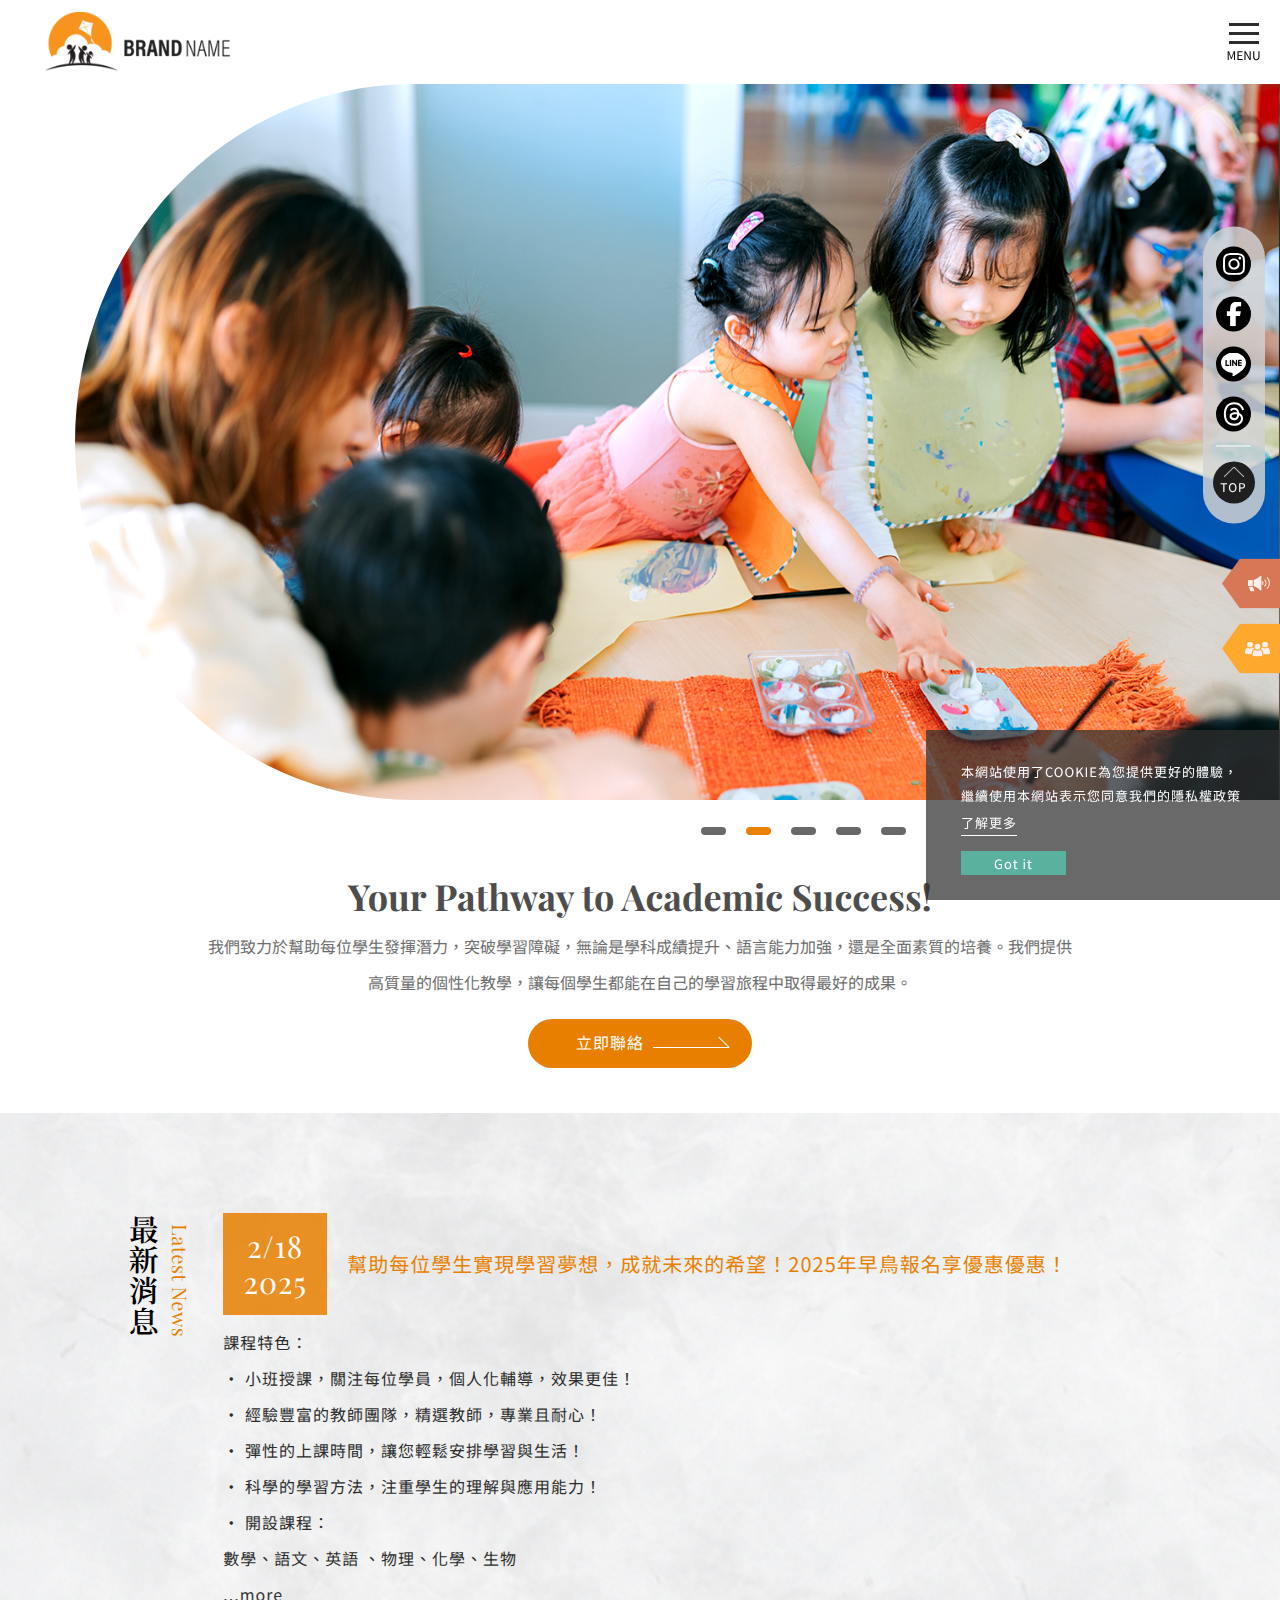
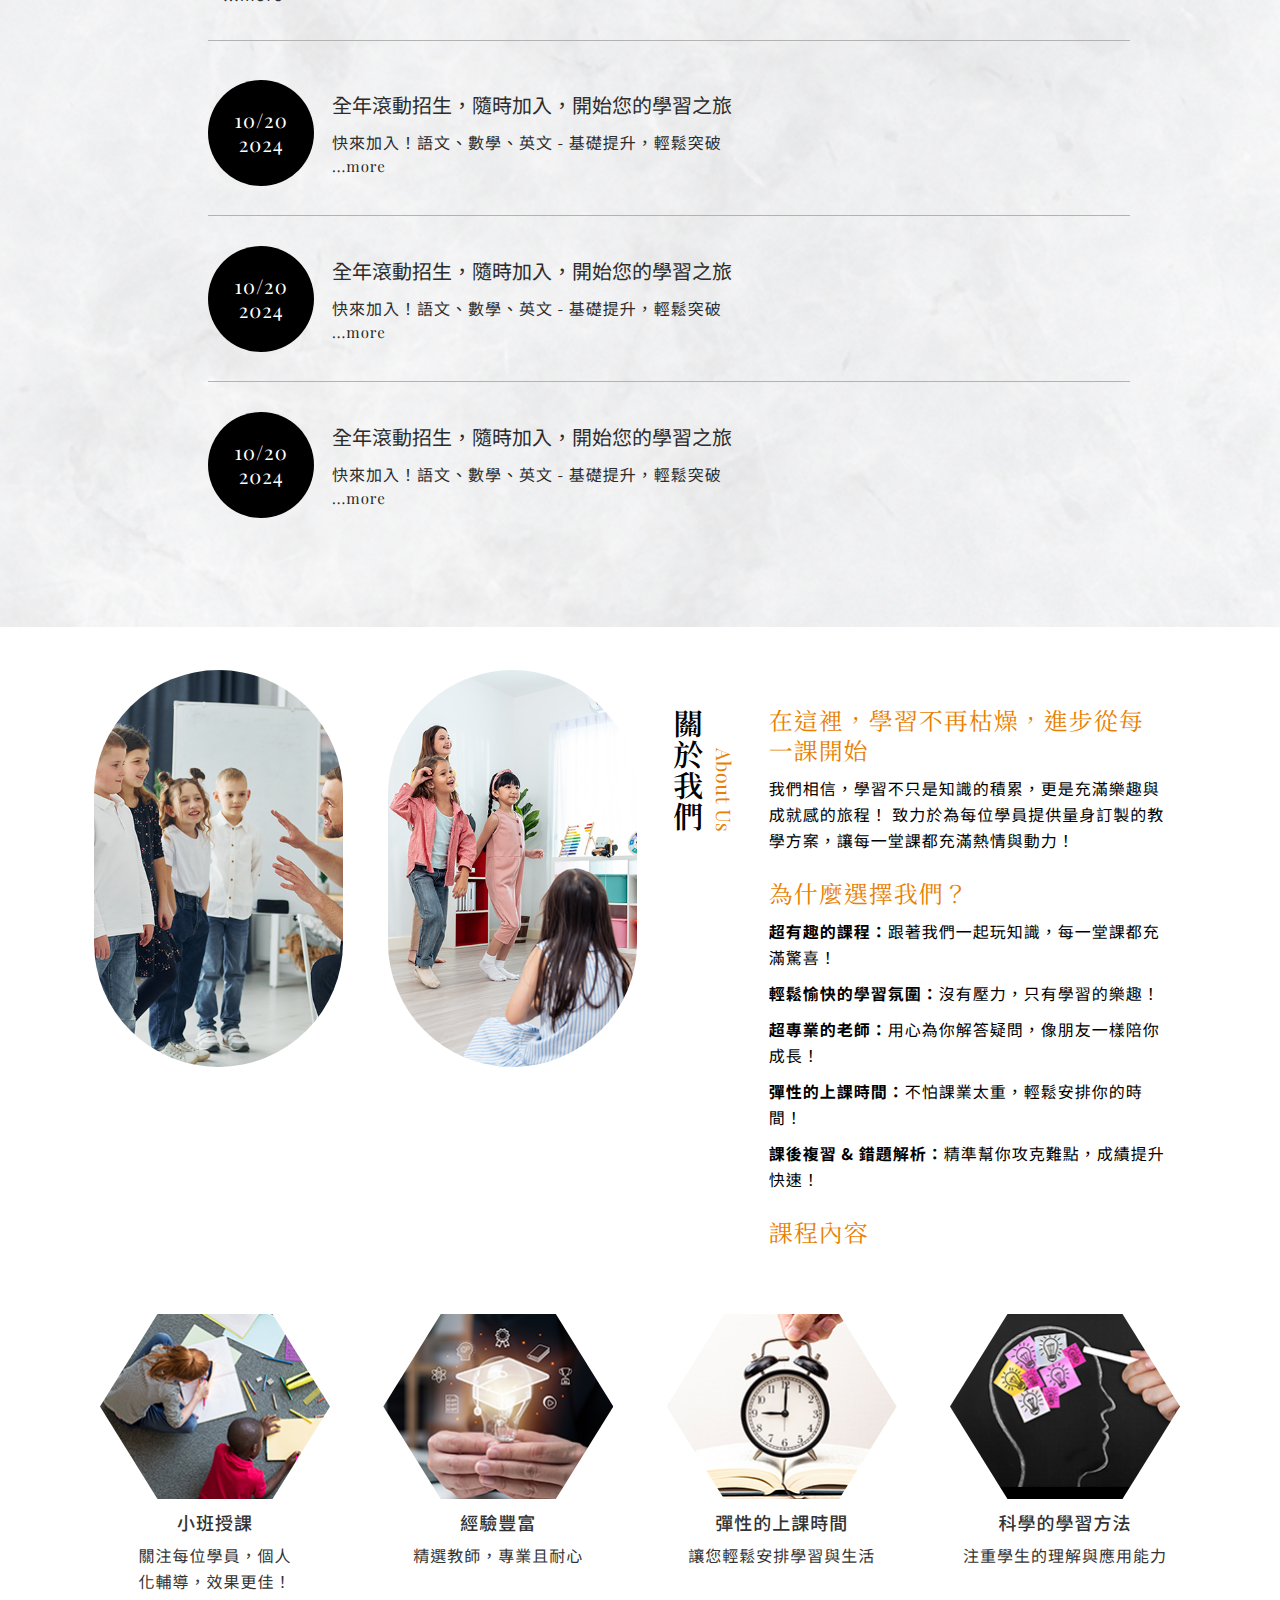
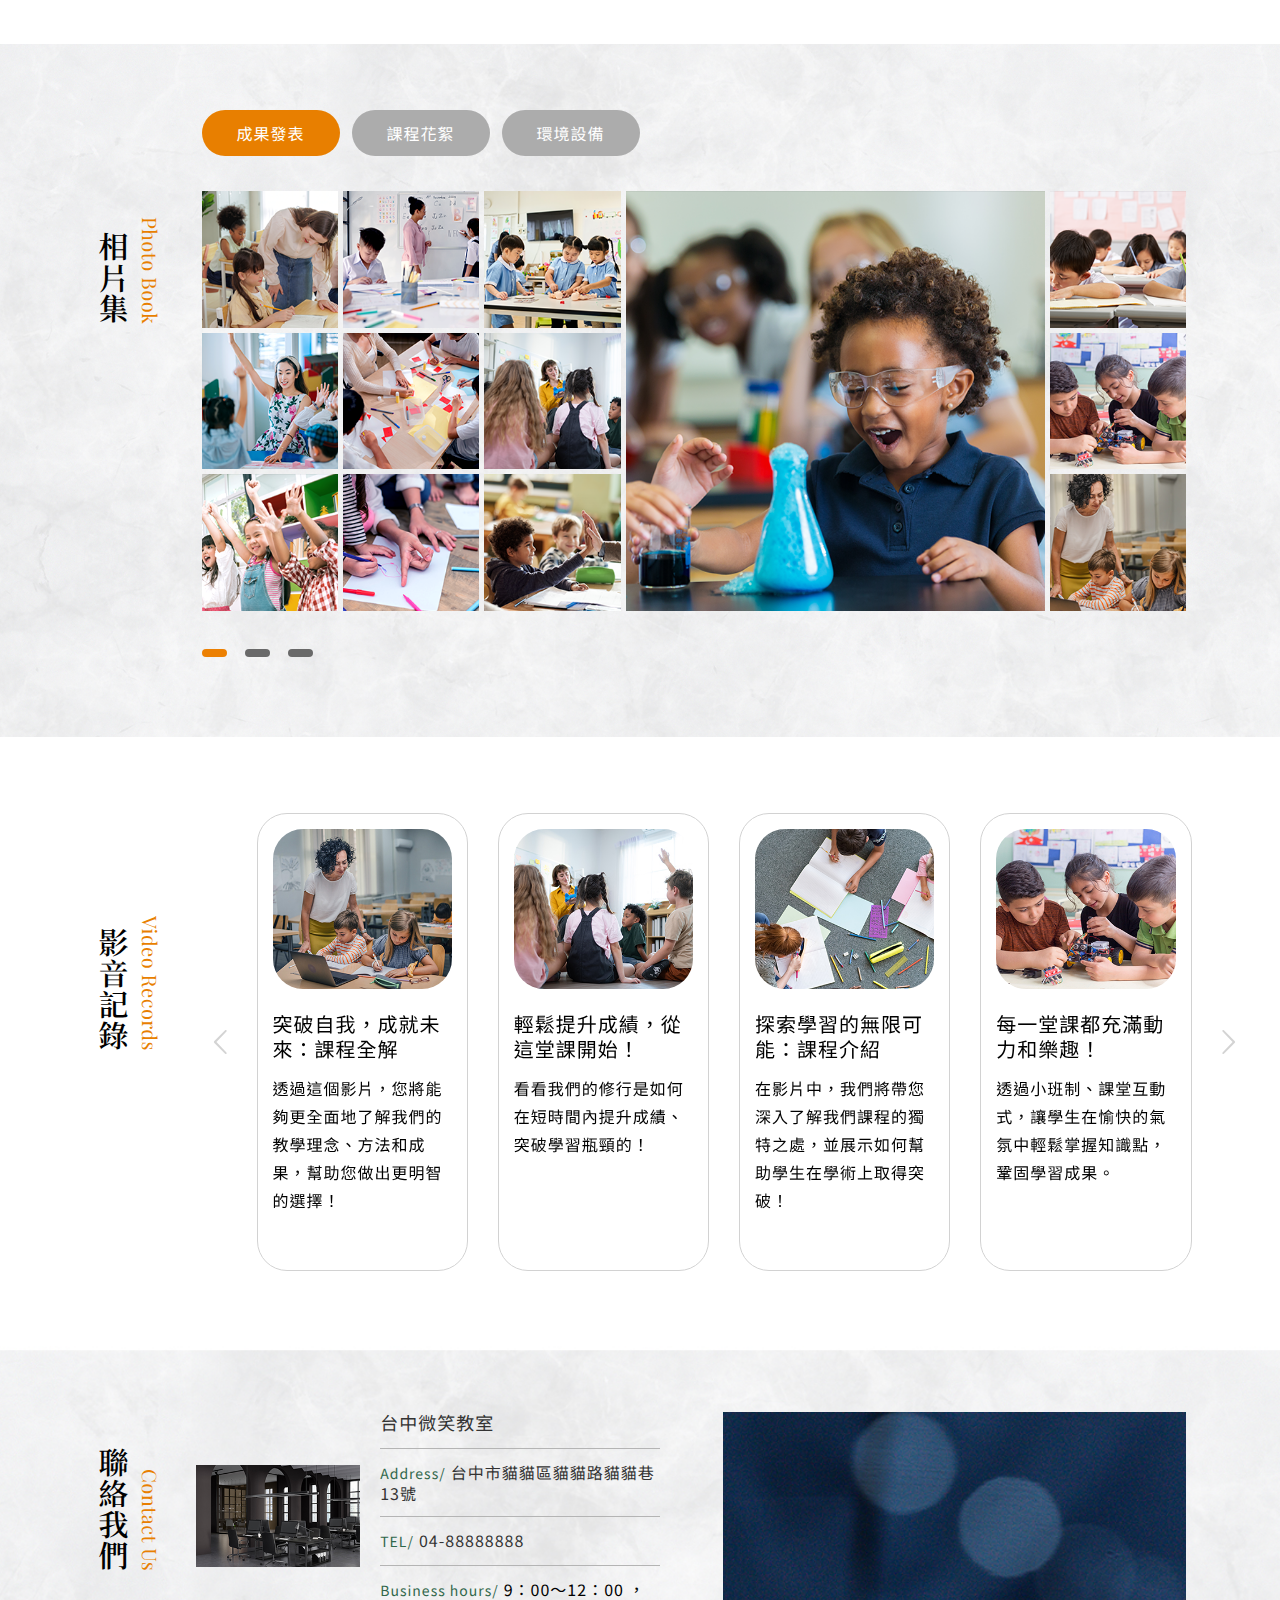
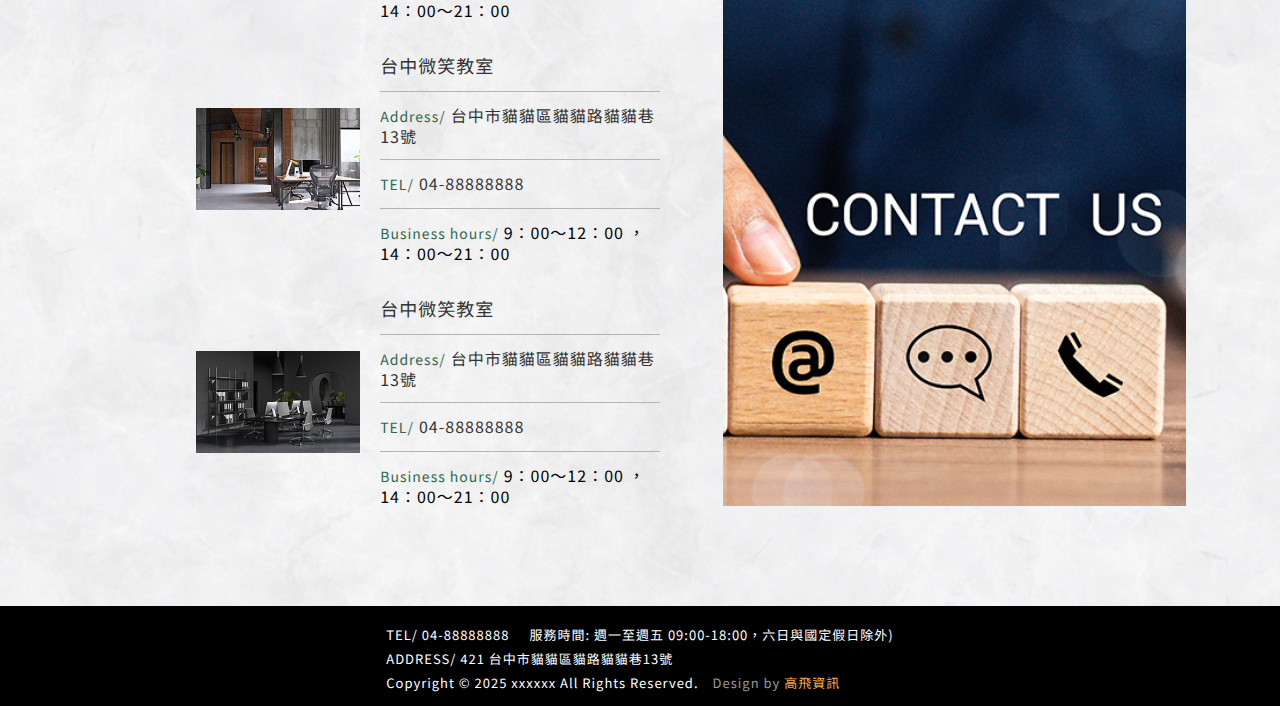
==== index.html @ 36e3ee55 "deploy on 2025-02-17 22:16:05" ====
<!DOCTYPE html>
<html lang="en">

<head itemscope itemtype="http://schema.org/WebSite">
  <meta charset="UTF-8">
  <meta name="viewport" content="width=device-width,initial-scale=1">
  <meta http-equiv="X-UA-Compatible" content="ie=edge">
  <title itemprop="name">T20250114</title>
  <link rel="icon" href="./images/favicon.ico">
  <link rel="preconnect" href="https://fonts.googleapis.com">
  <link rel="preconnect" href="https://fonts.gstatic.com" crossorigin>
  <link href="https://fonts.googleapis.com/css2?family=Noto+Sans+TC:wght@100..900&amp;family=Noto+Serif+TC:wght@200..900&amp;family=Playfair+Display:ital,wght@0,400..900;1,400..900&amp;family=Roboto:ital,wght@0,100..900;1,100..900&amp;display=swap" rel="stylesheet">
  <link rel="stylesheet" href="./styles/plugin.css">
  <link rel="stylesheet" href="./styles/style.css">
</head>
<body>
  <div class="l-wp-html">
    <header class="hd">
      <div class="hd-toggle js-hamburger">
        <div class="hd-toggle__bar"><span></span><span></span><span></span></div>
        <div class="hd-toggle__label">MENU</div>
      </div>
      <div class="menu">
        <nav class="menu-list u-style-none">
          <li class="menu-list__item"><a class="menu-list__link" href="#news"><span class="el-tw">最新消息</span><span class="el-eng">Latest News</span></a></li>
          <li class="menu-list__item"><a class="menu-list__link" href="#about"><span class="el-tw">關於我們</span><span class="el-eng">About Us</span></a></li>
          <li class="menu-list__item"><a class="menu-list__link" href="#photo"><span class="el-tw">相片集</span><span class="el-eng">Photo Book</span></a></li>
          <li class="menu-list__item"><a class="menu-list__link" href="#video"><span class="el-tw">影音專區</span><span class="el-eng">Video Records</span></a></li>
          <li class="menu-list__item"><a class="menu-list__link" href="#contact"><span class="el-tw">聯絡我們</span><span class="el-eng">Contact Us</span></a></li>
        </nav>
        <ul class="menu-community u-style-none">
          <li class="menu-community__item"><a class="menu-community__link"><span class="icon-instagram"></span></a></li>
          <li class="menu-community__item"><a class="menu-community__link"><span class="icon-facebook"></span></a></li>
          <li class="menu-community__item"><a class="menu-community__link"><span class="icon-line"></span></a></li>
          <li class="menu-community__item"><a class="menu-community__link"><span class="icon-threads"></span></a></li>
        </ul>
      </div>
      <div class="el-mask"></div>
    </header>
    <div class="hd-tools">
      <div class="hd-toolbar">
        <ul class="hd-community">
          <li class="hd-community__item"><a class="hd-community__link"><span class="icon-instagram"></span></a></li>
          <li class="hd-community__item"><a class="hd-community__link"><span class="icon-facebook"></span></a></li>
          <li class="hd-community__item"><a class="hd-community__link"><span class="icon-line"></span></a></li>
          <li class="hd-community__item"><a class="hd-community__link"><span class="icon-threads"></span></a></li>
        </ul>
        <div class="btn-group">
          <div class="c-btn-gotop js-gotop">
            <div class="c-btn__icon"></div>
            <div class="c-btn__name">TOP</div>
          </div>
        </div>
      </div>
      <div class="hd-tool-info">
        <div class="hd-tool-info__item">
          <div class="c-btn-tool-info is-discount js-fetch-open" data-page="sale.html" data-class="c-lbx-sale">
            <div class="c-btn__icon"></div>
            <div class="c-btn__lable">優惠資訊</div>
          </div>
        </div>
        <div class="hd-tool-info__item">
          <div class="c-btn-tool-info is-recruitment js-fetch-open" data-page="recruitment.html" data-class="c-lbx-recruitment">
            <div class="c-btn__icon"></div>
            <div class="c-btn__lable">徵才資訊</div>
          </div>
        </div>
      </div>
    </div>
    <div class="l-wp-main">
      <div class="c-logo"><a class="c-logo__img" href="index.html"><img class="el-logo" src="./img/base/header/logo.png" alt=""></a></div>
      <section class="c-bn-index">
        <div class="c-bn__inner">
          <div class="inner"><img class="el-logo" src="./img/base/header/logo.png" alt="">
            <h2 class="el-title u-style-none">Your Pathway to Academic Success!</h2>
            <h3 class="el-subtitle u-style-none">加入我們‧開創未來</h3>
            <p class="el-text">我們致力於幫助每位學生發揮潛力，突破學習障礙，無論是學科成績提升、語言能力加強，還是全面素質的培養。我們提供高質量的個性化教學，讓每個學生都能在自己的學習旅程中取得最好的成果。</p>
            <div class="btn-group">
              <div class="c-btn-bn-contact">
                <div class="c-btn__label">立即聯絡</div>
                <div class="c-btn__icon"></div>
              </div>
            </div>
          </div>
        </div>
        <div class="c-bn__view js-swiper-index">
          <div class="c-bn__content swiper-container">
            <div class="swiper-wrapper">
              <div class="swiper-slide">
                <div class="c-bn__pic u-imgfix-cover"><img src="./img/base/index/bn-pic01.jpg" alt=""></div>
              </div>
              <div class="swiper-slide">
                <div class="c-bn__pic u-imgfix-cover"><img src="./img/base/index/bn-pic02.jpg" alt=""></div>
              </div>
              <div class="swiper-slide">
                <div class="c-bn__pic u-imgfix-cover"><img src="./img/base/index/bn-pic03.jpg" alt=""></div>
              </div>
              <div class="swiper-slide">
                <div class="c-bn__pic u-imgfix-cover"><img src="./img/base/index/bn-pic04.jpg" alt=""></div>
              </div>
              <div class="swiper-slide">
                <div class="c-bn__pic u-imgfix-cover"><img src="./img/base/index/bn-pic05.jpg" alt=""></div>
              </div>
            </div>
          </div>
          <div class="c-bn__dot"></div>
        </div>
        <div class="c-bn__btn-group">
          <div class="c-btn-bn-scroll">
            <div class="c-btn__label">SCROLL</div>
            <div class="c-btn__icon"></div>
          </div>
        </div>
      </section>
      <section class="news" id="news">
        <div class="news-wp l-wp">
          <div class="c-headline">
            <div class="c-headline__cht">最新消息</div>
            <div class="c-headline__eng">Latest News</div>
          </div>
          <div class="c-section-ctr">
            <div class="news-main">
              <div class="c-crd-news-main js-fetch-open" data-page="news-detail.html" data-class="c-lbx-news">
                <div class="c-crd__pic u-imgfix-cover"><img src="./img/base/index/news-main.jpg" alt="">
                  <div class="c-crd__time">
                    <div class="c-crd__time-date">2/18</div>
                    <div class="c-crd__time-year">2025</div>
                  </div>
                </div>
                <div class="c-crd__inner">
                  <div class="c-crd__inner-headline">
                    <div class="c-crd__time">
                      <div class="c-crd__time-date">2/18</div>
                      <div class="c-crd__time-year">2025</div>
                    </div>
                    <div class="c-crd__inner-title">幫助每位學生實現學習夢想，成就未來的希望！2025年早鳥報名享優惠優惠！</div>
                  </div>
                  <div class="c-crd__inner-text">
                    課程特色：<br>
                    ‧ 小班授課，關注每位學員，個人化輔導，效果更佳！<br>
                    ‧ 經驗豐富的教師團隊，精選教師，專業且耐心！<br>
                    ‧ 彈性的上課時間，讓您輕鬆安排學習與生活！<br>
                    ‧ 科學的學習方法，注重學生的理解與應用能力！<br>
                    ‧ 開設課程： <br>
                    數學、語文、英語 、物理、化學、生物
                  </div>
                  <div class="c-crd__btn-group">...more</div>
                </div>
              </div>
            </div>
            <div class="news-lists">
              <ul class="news-list u-style-none">
                <li class="news-list__item">
                  <div class="c-crd-news-list js-fetch-open" data-page="news-detail.html" data-class="c-lbx-news">
                    <div class="c-crd__time">
                      <div class="c-crd__time-date">10/20</div>
                      <div class="c-crd__time-year">2024</div>
                    </div>
                    <div class="c-crd__inner">
                      <div class="c-crd__title">全年滾動招生，隨時加入，開始您的學習之旅</div>
                      <div class="c-crd__description">快來加入！語文、數學、英文 - 基礎提升，輕鬆突破</div>
                      <div class="c-crd__btn">...more</div>
                    </div>
                  </div>
                </li>
                <li class="news-list__item">
                  <div class="c-crd-news-list js-fetch-open" data-page="news-detail.html" data-class="c-lbx-news">
                    <div class="c-crd__time">
                      <div class="c-crd__time-date">10/20</div>
                      <div class="c-crd__time-year">2024</div>
                    </div>
                    <div class="c-crd__inner">
                      <div class="c-crd__title">全年滾動招生，隨時加入，開始您的學習之旅</div>
                      <div class="c-crd__description">快來加入！語文、數學、英文 - 基礎提升，輕鬆突破</div>
                      <div class="c-crd__btn">...more</div>
                    </div>
                  </div>
                </li>
                <li class="news-list__item">
                  <div class="c-crd-news-list js-fetch-open" data-page="news-detail.html" data-class="c-lbx-news">
                    <div class="c-crd__time">
                      <div class="c-crd__time-date">10/20</div>
                      <div class="c-crd__time-year">2024</div>
                    </div>
                    <div class="c-crd__inner">
                      <div class="c-crd__title">全年滾動招生，隨時加入，開始您的學習之旅</div>
                      <div class="c-crd__description">快來加入！語文、數學、英文 - 基礎提升，輕鬆突破</div>
                      <div class="c-crd__btn">...more</div>
                    </div>
                  </div>
                </li>
              </ul>
            </div>
          </div>
        </div>
      </section>
      <section class="about" id="about">
        <div class="about-wp l-wp u-max-w-1570">
          <div class="about-main">
            <ul class="about-main__list u-style-none">
              <li class="about-main__item">
                <div class="about-main__pic u-imgfix-cover"><img src="./img/base/index/abt-main-pic01.jpg" alt=""></div>
              </li>
              <li class="about-main__item">
                <div class="about-main__pic u-imgfix-cover"><img src="./img/base/index/abt-main-pic02.jpg" alt=""></div>
              </li>
            </ul>
          </div>
          <div class="c-headline">
            <div class="c-headline__cht">關於我們</div>
            <div class="c-headline__eng">About Us</div>
          </div>
          <div class="about-info u-scroll-y">
            <div class="row">
              <div class="col-12">
                <h3 class="about-info__title u-style-none">在這裡，學習不再枯燥，進步從每一課開始</h3>
                <div class="about-info__content">我們相信，學習不只是知識的積累，更是充滿樂趣與成就感的旅程！ 致力於為每位學員提供量身訂製的教學方案，讓每一堂課都充滿熱情與動力！</div>
              </div>
            </div>
            <div class="row">
              <div class="col-12">
                <h3 class="about-info__title u-style-none">為什麼選擇我們？</h3>
                <div class="about-info__content"><ul class="u-style-none">
      <li><b>超有趣的課程：</b>跟著我們一起玩知識，每一堂課都充滿驚喜！</li>
      <li><b>輕鬆愉快的學習氛圍：</b>沒有壓力，只有學習的樂趣！</li>
      <li><b>超專業的老師：</b>用心為你解答疑問，像朋友一樣陪你成長！</li>
      <li><b>彈性的上課時間：</b>不怕課業太重，輕鬆安排你的時間！</li>
      <li><b>課後複習 & 錯題解析：</b>精準幫你攻克難點，成績提升快速！</li>
    </ul></div>
              </div>
            </div>
            <div class="row">
              <div class="col-12">
                <h3 class="about-info__title u-style-none">課程內容</h3>
                <div class="about-info__content"><ul class="u-style-none">
      <li><b>語文、數學、英文</b> - 基礎提升，輕鬆突破</li>
      <li><b>物理、化學、歷史、地理</b> - 有趣又實用的知識</li>
      <li><b>全科輔導</b> - 一站式服務，全面覆蓋！</li>
      <li><b>考試強化</b> - 高中會考、升學考試，完美準備！</li>
    </ul>
    </div>
              </div>
            </div>
          </div>
          <ul class="about-photos u-style-none">
            <li class="about-photos__item">
              <div class="c-crd-abt-photo">
                <div class="c-crd__pic u-imgfix-cover"><img src="./img/base/index/about-photo-pic01.jpg" alt=""></div>
                <div class="c-crd__title">小班授課</div>
                <div class="c-crd__description">關注每位學員，個人<br>化輔導，效果更佳！</div>
              </div>
            </li>
            <li class="about-photos__item">
              <div class="c-crd-abt-photo">
                <div class="c-crd__pic u-imgfix-cover"><img src="./img/base/index/about-photo-pic02.jpg" alt=""></div>
                <div class="c-crd__title">經驗豐富</div>
                <div class="c-crd__description">精選教師，專業且耐心</div>
              </div>
            </li>
            <li class="about-photos__item">
              <div class="c-crd-abt-photo">
                <div class="c-crd__pic u-imgfix-cover"><img src="./img/base/index/about-photo-pic03.jpg" alt=""></div>
                <div class="c-crd__title">彈性的上課時間</div>
                <div class="c-crd__description">讓您輕鬆安排學習與生活</div>
              </div>
            </li>
            <li class="about-photos__item">
              <div class="c-crd-abt-photo">
                <div class="c-crd__pic u-imgfix-cover"><img src="./img/base/index/about-photo-pic04.jpg" alt=""></div>
                <div class="c-crd__title">科學的學習方法</div>
                <div class="c-crd__description">注重學生的理解與應用能力</div>
              </div>
            </li>
          </ul>
        </div>
      </section>
      <section class="photo" id="photo">
        <div class="photo-wp l-wp">
          <div class="c-headline">
            <div class="c-headline__cht">相片集</div>
            <div class="c-headline__eng">Photo Book</div>
          </div>
          <div class="photo-content">
            <ul class="c-tab u-style-none"> 
              <li class="tab__item"><a class="c-btn-tab" href="#tab1"><span class="c-btn__label">成果發表</span></a></li>
              <li class="tab__item"><a class="c-btn-tab" href="#tab2"><span class="c-btn__label">課程花絮</span></a></li>
              <li class="tab__item"><a class="c-btn-tab" href="#tab3"><span class="c-btn__label">環境設備</span></a></li>
            </ul>
            <div class="c-tab-content">
              <div class="c-tab-inner" id="tab1">
                <div class="photo-gallery swiper-container js-swp-idx-photo1">
                  <div class="swiper-wrapper">
                    <div class="swiper-slide">
                      <div class="photo-gallery__content">
                        <ul class="photo-gallery__list u-style-none">
                          <li class="photo-gallery__item">
                            <div class="el-pic u-imgfix-cover js-fetch-open" data-page="photo-detail.html" data-class="c-lbx-photo"><img src="./img/base/index/photo-pic01.png" alt="">
                              <div class="el-pic__view">
                                <div class="el-pic__btn">View</div>
                              </div>
                            </div>
                          </li>
                          <li class="photo-gallery__item">
                            <div class="el-pic u-imgfix-cover js-fetch-open" data-page="photo-detail.html" data-class="c-lbx-photo"><img src="./img/base/index/photo-pic02.png" alt="">
                              <div class="el-pic__view">
                                <div class="el-pic__btn">View</div>
                              </div>
                            </div>
                          </li>
                          <li class="photo-gallery__item">
                            <div class="el-pic u-imgfix-cover js-fetch-open" data-page="photo-detail.html" data-class="c-lbx-photo"><img src="./img/base/index/photo-pic03.png" alt="">
                              <div class="el-pic__view">
                                <div class="el-pic__btn">View</div>
                              </div>
                            </div>
                          </li>
                          <li class="photo-gallery__item">
                            <div class="el-pic u-imgfix-cover js-fetch-open" data-page="photo-detail.html" data-class="c-lbx-photo"><img src="./img/base/index/photo-pic04.png" alt="">
                              <div class="el-pic__view">
                                <div class="el-pic__btn">View</div>
                              </div>
                            </div>
                          </li>
                          <li class="photo-gallery__item">
                            <div class="el-pic u-imgfix-cover js-fetch-open" data-page="photo-detail.html" data-class="c-lbx-photo"><img src="./img/base/index/photo-pic05.png" alt="">
                              <div class="el-pic__view">
                                <div class="el-pic__btn">View</div>
                              </div>
                            </div>
                          </li>
                          <li class="photo-gallery__item">
                            <div class="el-pic u-imgfix-cover js-fetch-open" data-page="photo-detail.html" data-class="c-lbx-photo"><img src="./img/base/index/photo-pic06.png" alt="">
                              <div class="el-pic__view">
                                <div class="el-pic__btn">View</div>
                              </div>
                            </div>
                          </li>
                          <li class="photo-gallery__item">
                            <div class="el-pic u-imgfix-cover js-fetch-open" data-page="photo-detail.html" data-class="c-lbx-photo"><img src="./img/base/index/photo-pic07.png" alt="">
                              <div class="el-pic__view">
                                <div class="el-pic__btn">View</div>
                              </div>
                            </div>
                          </li>
                          <li class="photo-gallery__item">
                            <div class="el-pic u-imgfix-cover js-fetch-open" data-page="photo-detail.html" data-class="c-lbx-photo"><img src="./img/base/index/photo-pic08.png" alt="">
                              <div class="el-pic__view">
                                <div class="el-pic__btn">View</div>
                              </div>
                            </div>
                          </li>
                          <li class="photo-gallery__item">
                            <div class="el-pic u-imgfix-cover js-fetch-open" data-page="photo-detail.html" data-class="c-lbx-photo"><img src="./img/base/index/photo-pic09.png" alt="">
                              <div class="el-pic__view">
                                <div class="el-pic__btn">View</div>
                              </div>
                            </div>
                          </li>
                          <li class="photo-gallery__item">
                            <div class="el-pic u-imgfix-cover js-fetch-open" data-page="photo-detail.html" data-class="c-lbx-photo"><img src="./img/base/index/photo-pic10.png" alt="">
                              <div class="el-pic__view">
                                <div class="el-pic__btn">View</div>
                              </div>
                            </div>
                          </li>
                          <li class="photo-gallery__item">
                            <div class="el-pic u-imgfix-cover js-fetch-open" data-page="photo-detail.html" data-class="c-lbx-photo"><img src="./img/base/index/photo-pic11.png" alt="">
                              <div class="el-pic__view">
                                <div class="el-pic__btn">View</div>
                              </div>
                            </div>
                          </li>
                          <li class="photo-gallery__item">
                            <div class="el-pic u-imgfix-cover js-fetch-open" data-page="photo-detail.html" data-class="c-lbx-photo"><img src="./img/base/index/photo-pic12.png" alt="">
                              <div class="el-pic__view">
                                <div class="el-pic__btn">View</div>
                              </div>
                            </div>
                          </li>
                          <li class="photo-gallery__item">
                            <div class="el-pic u-imgfix-cover js-fetch-open" data-page="photo-detail.html" data-class="c-lbx-photo"><img src="./img/base/index/photo-pic13.png" alt="">
                              <div class="el-pic__view">
                                <div class="el-pic__btn">View</div>
                              </div>
                            </div>
                          </li>
                        </ul>
                      </div>
                    </div>
                    <div class="swiper-slide">
                      <div class="photo-gallery__content">
                        <ul class="photo-gallery__list u-style-none">
                          <li class="photo-gallery__item">
                            <div class="el-pic u-imgfix-cover js-fetch-open" data-page="photo-detail.html" data-class="c-lbx-photo"><img src="./img/base/index/photo-pic01.png" alt="">
                              <div class="el-pic__view">
                                <div class="el-pic__btn">View</div>
                              </div>
                            </div>
                          </li>
                          <li class="photo-gallery__item">
                            <div class="el-pic u-imgfix-cover js-fetch-open" data-page="photo-detail.html" data-class="c-lbx-photo"><img src="./img/base/index/photo-pic02.png" alt="">
                              <div class="el-pic__view">
                                <div class="el-pic__btn">View</div>
                              </div>
                            </div>
                          </li>
                          <li class="photo-gallery__item">
                            <div class="el-pic u-imgfix-cover js-fetch-open" data-page="photo-detail.html" data-class="c-lbx-photo"><img src="./img/base/index/photo-pic03.png" alt="">
                              <div class="el-pic__view">
                                <div class="el-pic__btn">View</div>
                              </div>
                            </div>
                          </li>
                          <li class="photo-gallery__item">
                            <div class="el-pic u-imgfix-cover js-fetch-open" data-page="photo-detail.html" data-class="c-lbx-photo"><img src="./img/base/index/photo-pic04.png" alt="">
                              <div class="el-pic__view">
                                <div class="el-pic__btn">View</div>
                              </div>
                            </div>
                          </li>
                          <li class="photo-gallery__item">
                            <div class="el-pic u-imgfix-cover js-fetch-open" data-page="photo-detail.html" data-class="c-lbx-photo"><img src="./img/base/index/photo-pic05.png" alt="">
                              <div class="el-pic__view">
                                <div class="el-pic__btn">View</div>
                              </div>
                            </div>
                          </li>
                          <li class="photo-gallery__item">
                            <div class="el-pic u-imgfix-cover js-fetch-open" data-page="photo-detail.html" data-class="c-lbx-photo"><img src="./img/base/index/photo-pic06.png" alt="">
                              <div class="el-pic__view">
                                <div class="el-pic__btn">View</div>
                              </div>
                            </div>
                          </li>
                          <li class="photo-gallery__item">
                            <div class="el-pic u-imgfix-cover js-fetch-open" data-page="photo-detail.html" data-class="c-lbx-photo"><img src="./img/base/index/photo-pic07.png" alt="">
                              <div class="el-pic__view">
                                <div class="el-pic__btn">View</div>
                              </div>
                            </div>
                          </li>
                          <li class="photo-gallery__item">
                            <div class="el-pic u-imgfix-cover js-fetch-open" data-page="photo-detail.html" data-class="c-lbx-photo"><img src="./img/base/index/photo-pic08.png" alt="">
                              <div class="el-pic__view">
                                <div class="el-pic__btn">View</div>
                              </div>
                            </div>
                          </li>
                          <li class="photo-gallery__item">
                            <div class="el-pic u-imgfix-cover js-fetch-open" data-page="photo-detail.html" data-class="c-lbx-photo"><img src="./img/base/index/photo-pic09.png" alt="">
                              <div class="el-pic__view">
                                <div class="el-pic__btn">View</div>
                              </div>
                            </div>
                          </li>
                          <li class="photo-gallery__item">
                            <div class="el-pic u-imgfix-cover js-fetch-open" data-page="photo-detail.html" data-class="c-lbx-photo"><img src="./img/base/index/photo-pic10.png" alt="">
                              <div class="el-pic__view">
                                <div class="el-pic__btn">View</div>
                              </div>
                            </div>
                          </li>
                          <li class="photo-gallery__item">
                            <div class="el-pic u-imgfix-cover js-fetch-open" data-page="photo-detail.html" data-class="c-lbx-photo"><img src="./img/base/index/photo-pic11.png" alt="">
                              <div class="el-pic__view">
                                <div class="el-pic__btn">View</div>
                              </div>
                            </div>
                          </li>
                          <li class="photo-gallery__item">
                            <div class="el-pic u-imgfix-cover js-fetch-open" data-page="photo-detail.html" data-class="c-lbx-photo"><img src="./img/base/index/photo-pic12.png" alt="">
                              <div class="el-pic__view">
                                <div class="el-pic__btn">View</div>
                              </div>
                            </div>
                          </li>
                          <li class="photo-gallery__item">
                            <div class="el-pic u-imgfix-cover js-fetch-open" data-page="photo-detail.html" data-class="c-lbx-photo"><img src="./img/base/index/photo-pic13.png" alt="">
                              <div class="el-pic__view">
                                <div class="el-pic__btn">View</div>
                              </div>
                            </div>
                          </li>
                        </ul>
                      </div>
                    </div>
                    <div class="swiper-slide">
                      <div class="photo-gallery__content">
                        <ul class="photo-gallery__list u-style-none">
                          <li class="photo-gallery__item">
                            <div class="el-pic u-imgfix-cover js-fetch-open" data-page="photo-detail.html" data-class="c-lbx-photo"><img src="./img/base/index/photo-pic01.png" alt="">
                              <div class="el-pic__view">
                                <div class="el-pic__btn">View</div>
                              </div>
                            </div>
                          </li>
                          <li class="photo-gallery__item">
                            <div class="el-pic u-imgfix-cover js-fetch-open" data-page="photo-detail.html" data-class="c-lbx-photo"><img src="./img/base/index/photo-pic02.png" alt="">
                              <div class="el-pic__view">
                                <div class="el-pic__btn">View</div>
                              </div>
                            </div>
                          </li>
                          <li class="photo-gallery__item">
                            <div class="el-pic u-imgfix-cover js-fetch-open" data-page="photo-detail.html" data-class="c-lbx-photo"><img src="./img/base/index/photo-pic03.png" alt="">
                              <div class="el-pic__view">
                                <div class="el-pic__btn">View</div>
                              </div>
                            </div>
                          </li>
                          <li class="photo-gallery__item">
                            <div class="el-pic u-imgfix-cover js-fetch-open" data-page="photo-detail.html" data-class="c-lbx-photo"><img src="./img/base/index/photo-pic04.png" alt="">
                              <div class="el-pic__view">
                                <div class="el-pic__btn">View</div>
                              </div>
                            </div>
                          </li>
                          <li class="photo-gallery__item">
                            <div class="el-pic u-imgfix-cover js-fetch-open" data-page="photo-detail.html" data-class="c-lbx-photo"><img src="./img/base/index/photo-pic05.png" alt="">
                              <div class="el-pic__view">
                                <div class="el-pic__btn">View</div>
                              </div>
                            </div>
                          </li>
                          <li class="photo-gallery__item">
                            <div class="el-pic u-imgfix-cover js-fetch-open" data-page="photo-detail.html" data-class="c-lbx-photo"><img src="./img/base/index/photo-pic06.png" alt="">
                              <div class="el-pic__view">
                                <div class="el-pic__btn">View</div>
                              </div>
                            </div>
                          </li>
                          <li class="photo-gallery__item">
                            <div class="el-pic u-imgfix-cover js-fetch-open" data-page="photo-detail.html" data-class="c-lbx-photo"><img src="./img/base/index/photo-pic07.png" alt="">
                              <div class="el-pic__view">
                                <div class="el-pic__btn">View</div>
                              </div>
                            </div>
                          </li>
                          <li class="photo-gallery__item">
                            <div class="el-pic u-imgfix-cover js-fetch-open" data-page="photo-detail.html" data-class="c-lbx-photo"><img src="./img/base/index/photo-pic08.png" alt="">
                              <div class="el-pic__view">
                                <div class="el-pic__btn">View</div>
                              </div>
                            </div>
                          </li>
                          <li class="photo-gallery__item">
                            <div class="el-pic u-imgfix-cover js-fetch-open" data-page="photo-detail.html" data-class="c-lbx-photo"><img src="./img/base/index/photo-pic09.png" alt="">
                              <div class="el-pic__view">
                                <div class="el-pic__btn">View</div>
                              </div>
                            </div>
                          </li>
                          <li class="photo-gallery__item">
                            <div class="el-pic u-imgfix-cover js-fetch-open" data-page="photo-detail.html" data-class="c-lbx-photo"><img src="./img/base/index/photo-pic10.png" alt="">
                              <div class="el-pic__view">
                                <div class="el-pic__btn">View</div>
                              </div>
                            </div>
                          </li>
                          <li class="photo-gallery__item">
                            <div class="el-pic u-imgfix-cover js-fetch-open" data-page="photo-detail.html" data-class="c-lbx-photo"><img src="./img/base/index/photo-pic11.png" alt="">
                              <div class="el-pic__view">
                                <div class="el-pic__btn">View</div>
                              </div>
                            </div>
                          </li>
                          <li class="photo-gallery__item">
                            <div class="el-pic u-imgfix-cover js-fetch-open" data-page="photo-detail.html" data-class="c-lbx-photo"><img src="./img/base/index/photo-pic12.png" alt="">
                              <div class="el-pic__view">
                                <div class="el-pic__btn">View</div>
                              </div>
                            </div>
                          </li>
                          <li class="photo-gallery__item">
                            <div class="el-pic u-imgfix-cover js-fetch-open" data-page="photo-detail.html" data-class="c-lbx-photo"><img src="./img/base/index/photo-pic13.png" alt="">
                              <div class="el-pic__view">
                                <div class="el-pic__btn">View</div>
                              </div>
                            </div>
                          </li>
                        </ul>
                      </div>
                    </div>
                  </div>
                </div>
                <div class="photo-gallery__dot js-swp-idx-photo1-dot"></div>
              </div>
              <div class="c-tab-inner" id="tab2">
                <div class="photo-gallery swiper-container js-swp-idx-photo2">
                  <div class="swiper-wrapper">
                    <div class="swiper-slide">
                      <div class="photo-gallery__content">
                        <ul class="photo-gallery__list u-style-none">
                          <li class="photo-gallery__item">
                            <div class="el-pic u-imgfix-cover js-fetch-open" data-page="photo-detail.html" data-class="c-lbx-photo"><img src="./img/base/index/photo-pic01.png" alt="">
                              <div class="el-pic__view">
                                <div class="el-pic__btn">View</div>
                              </div>
                            </div>
                          </li>
                          <li class="photo-gallery__item">
                            <div class="el-pic u-imgfix-cover js-fetch-open" data-page="photo-detail.html" data-class="c-lbx-photo"><img src="./img/base/index/photo-pic02.png" alt="">
                              <div class="el-pic__view">
                                <div class="el-pic__btn">View</div>
                              </div>
                            </div>
                          </li>
                          <li class="photo-gallery__item">
                            <div class="el-pic u-imgfix-cover js-fetch-open" data-page="photo-detail.html" data-class="c-lbx-photo"><img src="./img/base/index/photo-pic03.png" alt="">
                              <div class="el-pic__view">
                                <div class="el-pic__btn">View</div>
                              </div>
                            </div>
                          </li>
                          <li class="photo-gallery__item">
                            <div class="el-pic u-imgfix-cover js-fetch-open" data-page="photo-detail.html" data-class="c-lbx-photo"><img src="./img/base/index/photo-pic04.png" alt="">
                              <div class="el-pic__view">
                                <div class="el-pic__btn">View</div>
                              </div>
                            </div>
                          </li>
                          <li class="photo-gallery__item">
                            <div class="el-pic u-imgfix-cover js-fetch-open" data-page="photo-detail.html" data-class="c-lbx-photo"><img src="./img/base/index/photo-pic05.png" alt="">
                              <div class="el-pic__view">
                                <div class="el-pic__btn">View</div>
                              </div>
                            </div>
                          </li>
                          <li class="photo-gallery__item">
                            <div class="el-pic u-imgfix-cover js-fetch-open" data-page="photo-detail.html" data-class="c-lbx-photo"><img src="./img/base/index/photo-pic06.png" alt="">
                              <div class="el-pic__view">
                                <div class="el-pic__btn">View</div>
                              </div>
                            </div>
                          </li>
                          <li class="photo-gallery__item">
                            <div class="el-pic u-imgfix-cover js-fetch-open" data-page="photo-detail.html" data-class="c-lbx-photo"><img src="./img/base/index/photo-pic07.png" alt="">
                              <div class="el-pic__view">
                                <div class="el-pic__btn">View</div>
                              </div>
                            </div>
                          </li>
                          <li class="photo-gallery__item">
                            <div class="el-pic u-imgfix-cover js-fetch-open" data-page="photo-detail.html" data-class="c-lbx-photo"><img src="./img/base/index/photo-pic08.png" alt="">
                              <div class="el-pic__view">
                                <div class="el-pic__btn">View</div>
                              </div>
                            </div>
                          </li>
                          <li class="photo-gallery__item">
                            <div class="el-pic u-imgfix-cover js-fetch-open" data-page="photo-detail.html" data-class="c-lbx-photo"><img src="./img/base/index/photo-pic09.png" alt="">
                              <div class="el-pic__view">
                                <div class="el-pic__btn">View</div>
                              </div>
                            </div>
                          </li>
                          <li class="photo-gallery__item">
                            <div class="el-pic u-imgfix-cover js-fetch-open" data-page="photo-detail.html" data-class="c-lbx-photo"><img src="./img/base/index/photo-pic10.png" alt="">
                              <div class="el-pic__view">
                                <div class="el-pic__btn">View</div>
                              </div>
                            </div>
                          </li>
                          <li class="photo-gallery__item">
                            <div class="el-pic u-imgfix-cover js-fetch-open" data-page="photo-detail.html" data-class="c-lbx-photo"><img src="./img/base/index/photo-pic11.png" alt="">
                              <div class="el-pic__view">
                                <div class="el-pic__btn">View</div>
                              </div>
                            </div>
                          </li>
                          <li class="photo-gallery__item">
                            <div class="el-pic u-imgfix-cover js-fetch-open" data-page="photo-detail.html" data-class="c-lbx-photo"><img src="./img/base/index/photo-pic12.png" alt="">
                              <div class="el-pic__view">
                                <div class="el-pic__btn">View</div>
                              </div>
                            </div>
                          </li>
                          <li class="photo-gallery__item">
                            <div class="el-pic u-imgfix-cover js-fetch-open" data-page="photo-detail.html" data-class="c-lbx-photo"><img src="./img/base/index/photo-pic13.png" alt="">
                              <div class="el-pic__view">
                                <div class="el-pic__btn">View</div>
                              </div>
                            </div>
                          </li>
                        </ul>
                      </div>
                    </div>
                    <div class="swiper-slide">
                      <div class="photo-gallery__content">
                        <ul class="photo-gallery__list u-style-none">
                          <li class="photo-gallery__item">
                            <div class="el-pic u-imgfix-cover js-fetch-open" data-page="photo-detail.html" data-class="c-lbx-photo"><img src="./img/base/index/photo-pic01.png" alt="">
                              <div class="el-pic__view">
                                <div class="el-pic__btn">View</div>
                              </div>
                            </div>
                          </li>
                          <li class="photo-gallery__item">
                            <div class="el-pic u-imgfix-cover js-fetch-open" data-page="photo-detail.html" data-class="c-lbx-photo"><img src="./img/base/index/photo-pic02.png" alt="">
                              <div class="el-pic__view">
                                <div class="el-pic__btn">View</div>
                              </div>
                            </div>
                          </li>
                          <li class="photo-gallery__item">
                            <div class="el-pic u-imgfix-cover js-fetch-open" data-page="photo-detail.html" data-class="c-lbx-photo"><img src="./img/base/index/photo-pic03.png" alt="">
                              <div class="el-pic__view">
                                <div class="el-pic__btn">View</div>
                              </div>
                            </div>
                          </li>
                          <li class="photo-gallery__item">
                            <div class="el-pic u-imgfix-cover js-fetch-open" data-page="photo-detail.html" data-class="c-lbx-photo"><img src="./img/base/index/photo-pic04.png" alt="">
                              <div class="el-pic__view">
                                <div class="el-pic__btn">View</div>
                              </div>
                            </div>
                          </li>
                          <li class="photo-gallery__item">
                            <div class="el-pic u-imgfix-cover js-fetch-open" data-page="photo-detail.html" data-class="c-lbx-photo"><img src="./img/base/index/photo-pic05.png" alt="">
                              <div class="el-pic__view">
                                <div class="el-pic__btn">View</div>
                              </div>
                            </div>
                          </li>
                          <li class="photo-gallery__item">
                            <div class="el-pic u-imgfix-cover js-fetch-open" data-page="photo-detail.html" data-class="c-lbx-photo"><img src="./img/base/index/photo-pic06.png" alt="">
                              <div class="el-pic__view">
                                <div class="el-pic__btn">View</div>
                              </div>
                            </div>
                          </li>
                          <li class="photo-gallery__item">
                            <div class="el-pic u-imgfix-cover js-fetch-open" data-page="photo-detail.html" data-class="c-lbx-photo"><img src="./img/base/index/photo-pic07.png" alt="">
                              <div class="el-pic__view">
                                <div class="el-pic__btn">View</div>
                              </div>
                            </div>
                          </li>
                          <li class="photo-gallery__item">
                            <div class="el-pic u-imgfix-cover js-fetch-open" data-page="photo-detail.html" data-class="c-lbx-photo"><img src="./img/base/index/photo-pic08.png" alt="">
                              <div class="el-pic__view">
                                <div class="el-pic__btn">View</div>
                              </div>
                            </div>
                          </li>
                          <li class="photo-gallery__item">
                            <div class="el-pic u-imgfix-cover js-fetch-open" data-page="photo-detail.html" data-class="c-lbx-photo"><img src="./img/base/index/photo-pic09.png" alt="">
                              <div class="el-pic__view">
                                <div class="el-pic__btn">View</div>
                              </div>
                            </div>
                          </li>
                          <li class="photo-gallery__item">
                            <div class="el-pic u-imgfix-cover js-fetch-open" data-page="photo-detail.html" data-class="c-lbx-photo"><img src="./img/base/index/photo-pic10.png" alt="">
                              <div class="el-pic__view">
                                <div class="el-pic__btn">View</div>
                              </div>
                            </div>
                          </li>
                          <li class="photo-gallery__item">
                            <div class="el-pic u-imgfix-cover js-fetch-open" data-page="photo-detail.html" data-class="c-lbx-photo"><img src="./img/base/index/photo-pic11.png" alt="">
                              <div class="el-pic__view">
                                <div class="el-pic__btn">View</div>
                              </div>
                            </div>
                          </li>
                          <li class="photo-gallery__item">
                            <div class="el-pic u-imgfix-cover js-fetch-open" data-page="photo-detail.html" data-class="c-lbx-photo"><img src="./img/base/index/photo-pic12.png" alt="">
                              <div class="el-pic__view">
                                <div class="el-pic__btn">View</div>
                              </div>
                            </div>
                          </li>
                          <li class="photo-gallery__item">
                            <div class="el-pic u-imgfix-cover js-fetch-open" data-page="photo-detail.html" data-class="c-lbx-photo"><img src="./img/base/index/photo-pic13.png" alt="">
                              <div class="el-pic__view">
                                <div class="el-pic__btn">View</div>
                              </div>
                            </div>
                          </li>
                        </ul>
                      </div>
                    </div>
                    <div class="swiper-slide">
                      <div class="photo-gallery__content">
                        <ul class="photo-gallery__list u-style-none">
                          <li class="photo-gallery__item">
                            <div class="el-pic u-imgfix-cover js-fetch-open" data-page="photo-detail.html" data-class="c-lbx-photo"><img src="./img/base/index/photo-pic01.png" alt="">
                              <div class="el-pic__view">
                                <div class="el-pic__btn">View</div>
                              </div>
                            </div>
                          </li>
                          <li class="photo-gallery__item">
                            <div class="el-pic u-imgfix-cover js-fetch-open" data-page="photo-detail.html" data-class="c-lbx-photo"><img src="./img/base/index/photo-pic02.png" alt="">
                              <div class="el-pic__view">
                                <div class="el-pic__btn">View</div>
                              </div>
                            </div>
                          </li>
                          <li class="photo-gallery__item">
                            <div class="el-pic u-imgfix-cover js-fetch-open" data-page="photo-detail.html" data-class="c-lbx-photo"><img src="./img/base/index/photo-pic03.png" alt="">
                              <div class="el-pic__view">
                                <div class="el-pic__btn">View</div>
                              </div>
                            </div>
                          </li>
                          <li class="photo-gallery__item">
                            <div class="el-pic u-imgfix-cover js-fetch-open" data-page="photo-detail.html" data-class="c-lbx-photo"><img src="./img/base/index/photo-pic04.png" alt="">
                              <div class="el-pic__view">
                                <div class="el-pic__btn">View</div>
                              </div>
                            </div>
                          </li>
                          <li class="photo-gallery__item">
                            <div class="el-pic u-imgfix-cover js-fetch-open" data-page="photo-detail.html" data-class="c-lbx-photo"><img src="./img/base/index/photo-pic05.png" alt="">
                              <div class="el-pic__view">
                                <div class="el-pic__btn">View</div>
                              </div>
                            </div>
                          </li>
                          <li class="photo-gallery__item">
                            <div class="el-pic u-imgfix-cover js-fetch-open" data-page="photo-detail.html" data-class="c-lbx-photo"><img src="./img/base/index/photo-pic06.png" alt="">
                              <div class="el-pic__view">
                                <div class="el-pic__btn">View</div>
                              </div>
                            </div>
                          </li>
                          <li class="photo-gallery__item">
                            <div class="el-pic u-imgfix-cover js-fetch-open" data-page="photo-detail.html" data-class="c-lbx-photo"><img src="./img/base/index/photo-pic07.png" alt="">
                              <div class="el-pic__view">
                                <div class="el-pic__btn">View</div>
                              </div>
                            </div>
                          </li>
                          <li class="photo-gallery__item">
                            <div class="el-pic u-imgfix-cover js-fetch-open" data-page="photo-detail.html" data-class="c-lbx-photo"><img src="./img/base/index/photo-pic08.png" alt="">
                              <div class="el-pic__view">
                                <div class="el-pic__btn">View</div>
                              </div>
                            </div>
                          </li>
                          <li class="photo-gallery__item">
                            <div class="el-pic u-imgfix-cover js-fetch-open" data-page="photo-detail.html" data-class="c-lbx-photo"><img src="./img/base/index/photo-pic09.png" alt="">
                              <div class="el-pic__view">
                                <div class="el-pic__btn">View</div>
                              </div>
                            </div>
                          </li>
                          <li class="photo-gallery__item">
                            <div class="el-pic u-imgfix-cover js-fetch-open" data-page="photo-detail.html" data-class="c-lbx-photo"><img src="./img/base/index/photo-pic10.png" alt="">
                              <div class="el-pic__view">
                                <div class="el-pic__btn">View</div>
                              </div>
                            </div>
                          </li>
                          <li class="photo-gallery__item">
                            <div class="el-pic u-imgfix-cover js-fetch-open" data-page="photo-detail.html" data-class="c-lbx-photo"><img src="./img/base/index/photo-pic11.png" alt="">
                              <div class="el-pic__view">
                                <div class="el-pic__btn">View</div>
                              </div>
                            </div>
                          </li>
                          <li class="photo-gallery__item">
                            <div class="el-pic u-imgfix-cover js-fetch-open" data-page="photo-detail.html" data-class="c-lbx-photo"><img src="./img/base/index/photo-pic12.png" alt="">
                              <div class="el-pic__view">
                                <div class="el-pic__btn">View</div>
                              </div>
                            </div>
                          </li>
                          <li class="photo-gallery__item">
                            <div class="el-pic u-imgfix-cover js-fetch-open" data-page="photo-detail.html" data-class="c-lbx-photo"><img src="./img/base/index/photo-pic13.png" alt="">
                              <div class="el-pic__view">
                                <div class="el-pic__btn">View</div>
                              </div>
                            </div>
                          </li>
                        </ul>
                      </div>
                    </div>
                  </div>
                </div>
                <div class="photo-gallery__dot js-swp-idx-photo2-dot"></div>
              </div>
              <div class="c-tab-inner" id="tab3">
                <div class="photo-gallery swiper-container js-swp-idx-photo3">
                  <div class="swiper-wrapper">
                    <div class="swiper-slide">
                      <div class="photo-gallery__content">
                        <ul class="photo-gallery__list u-style-none">
                          <li class="photo-gallery__item">
                            <div class="el-pic u-imgfix-cover js-fetch-open" data-page="photo-detail.html" data-class="c-lbx-photo"><img src="./img/base/index/photo-pic01.png" alt="">
                              <div class="el-pic__view">
                                <div class="el-pic__btn">View</div>
                              </div>
                            </div>
                          </li>
                          <li class="photo-gallery__item">
                            <div class="el-pic u-imgfix-cover js-fetch-open" data-page="photo-detail.html" data-class="c-lbx-photo"><img src="./img/base/index/photo-pic02.png" alt="">
                              <div class="el-pic__view">
                                <div class="el-pic__btn">View</div>
                              </div>
                            </div>
                          </li>
                          <li class="photo-gallery__item">
                            <div class="el-pic u-imgfix-cover js-fetch-open" data-page="photo-detail.html" data-class="c-lbx-photo"><img src="./img/base/index/photo-pic03.png" alt="">
                              <div class="el-pic__view">
                                <div class="el-pic__btn">View</div>
                              </div>
                            </div>
                          </li>
                          <li class="photo-gallery__item">
                            <div class="el-pic u-imgfix-cover js-fetch-open" data-page="photo-detail.html" data-class="c-lbx-photo"><img src="./img/base/index/photo-pic04.png" alt="">
                              <div class="el-pic__view">
                                <div class="el-pic__btn">View</div>
                              </div>
                            </div>
                          </li>
                          <li class="photo-gallery__item">
                            <div class="el-pic u-imgfix-cover js-fetch-open" data-page="photo-detail.html" data-class="c-lbx-photo"><img src="./img/base/index/photo-pic05.png" alt="">
                              <div class="el-pic__view">
                                <div class="el-pic__btn">View</div>
                              </div>
                            </div>
                          </li>
                          <li class="photo-gallery__item">
                            <div class="el-pic u-imgfix-cover js-fetch-open" data-page="photo-detail.html" data-class="c-lbx-photo"><img src="./img/base/index/photo-pic06.png" alt="">
                              <div class="el-pic__view">
                                <div class="el-pic__btn">View</div>
                              </div>
                            </div>
                          </li>
                          <li class="photo-gallery__item">
                            <div class="el-pic u-imgfix-cover js-fetch-open" data-page="photo-detail.html" data-class="c-lbx-photo"><img src="./img/base/index/photo-pic07.png" alt="">
                              <div class="el-pic__view">
                                <div class="el-pic__btn">View</div>
                              </div>
                            </div>
                          </li>
                          <li class="photo-gallery__item">
                            <div class="el-pic u-imgfix-cover js-fetch-open" data-page="photo-detail.html" data-class="c-lbx-photo"><img src="./img/base/index/photo-pic08.png" alt="">
                              <div class="el-pic__view">
                                <div class="el-pic__btn">View</div>
                              </div>
                            </div>
                          </li>
                          <li class="photo-gallery__item">
                            <div class="el-pic u-imgfix-cover js-fetch-open" data-page="photo-detail.html" data-class="c-lbx-photo"><img src="./img/base/index/photo-pic09.png" alt="">
                              <div class="el-pic__view">
                                <div class="el-pic__btn">View</div>
                              </div>
                            </div>
                          </li>
                          <li class="photo-gallery__item">
                            <div class="el-pic u-imgfix-cover js-fetch-open" data-page="photo-detail.html" data-class="c-lbx-photo"><img src="./img/base/index/photo-pic10.png" alt="">
                              <div class="el-pic__view">
                                <div class="el-pic__btn">View</div>
                              </div>
                            </div>
                          </li>
                          <li class="photo-gallery__item">
                            <div class="el-pic u-imgfix-cover js-fetch-open" data-page="photo-detail.html" data-class="c-lbx-photo"><img src="./img/base/index/photo-pic11.png" alt="">
                              <div class="el-pic__view">
                                <div class="el-pic__btn">View</div>
                              </div>
                            </div>
                          </li>
                          <li class="photo-gallery__item">
                            <div class="el-pic u-imgfix-cover js-fetch-open" data-page="photo-detail.html" data-class="c-lbx-photo"><img src="./img/base/index/photo-pic12.png" alt="">
                              <div class="el-pic__view">
                                <div class="el-pic__btn">View</div>
                              </div>
                            </div>
                          </li>
                          <li class="photo-gallery__item">
                            <div class="el-pic u-imgfix-cover js-fetch-open" data-page="photo-detail.html" data-class="c-lbx-photo"><img src="./img/base/index/photo-pic13.png" alt="">
                              <div class="el-pic__view">
                                <div class="el-pic__btn">View</div>
                              </div>
                            </div>
                          </li>
                        </ul>
                      </div>
                    </div>
                    <div class="swiper-slide">
                      <div class="photo-gallery__content">
                        <ul class="photo-gallery__list u-style-none">
                          <li class="photo-gallery__item">
                            <div class="el-pic u-imgfix-cover js-fetch-open" data-page="photo-detail.html" data-class="c-lbx-photo"><img src="./img/base/index/photo-pic01.png" alt="">
                              <div class="el-pic__view">
                                <div class="el-pic__btn">View</div>
                              </div>
                            </div>
                          </li>
                          <li class="photo-gallery__item">
                            <div class="el-pic u-imgfix-cover js-fetch-open" data-page="photo-detail.html" data-class="c-lbx-photo"><img src="./img/base/index/photo-pic02.png" alt="">
                              <div class="el-pic__view">
                                <div class="el-pic__btn">View</div>
                              </div>
                            </div>
                          </li>
                          <li class="photo-gallery__item">
                            <div class="el-pic u-imgfix-cover js-fetch-open" data-page="photo-detail.html" data-class="c-lbx-photo"><img src="./img/base/index/photo-pic03.png" alt="">
                              <div class="el-pic__view">
                                <div class="el-pic__btn">View</div>
                              </div>
                            </div>
                          </li>
                          <li class="photo-gallery__item">
                            <div class="el-pic u-imgfix-cover js-fetch-open" data-page="photo-detail.html" data-class="c-lbx-photo"><img src="./img/base/index/photo-pic04.png" alt="">
                              <div class="el-pic__view">
                                <div class="el-pic__btn">View</div>
                              </div>
                            </div>
                          </li>
                          <li class="photo-gallery__item">
                            <div class="el-pic u-imgfix-cover js-fetch-open" data-page="photo-detail.html" data-class="c-lbx-photo"><img src="./img/base/index/photo-pic05.png" alt="">
                              <div class="el-pic__view">
                                <div class="el-pic__btn">View</div>
                              </div>
                            </div>
                          </li>
                          <li class="photo-gallery__item">
                            <div class="el-pic u-imgfix-cover js-fetch-open" data-page="photo-detail.html" data-class="c-lbx-photo"><img src="./img/base/index/photo-pic06.png" alt="">
                              <div class="el-pic__view">
                                <div class="el-pic__btn">View</div>
                              </div>
                            </div>
                          </li>
                          <li class="photo-gallery__item">
                            <div class="el-pic u-imgfix-cover js-fetch-open" data-page="photo-detail.html" data-class="c-lbx-photo"><img src="./img/base/index/photo-pic07.png" alt="">
                              <div class="el-pic__view">
                                <div class="el-pic__btn">View</div>
                              </div>
                            </div>
                          </li>
                          <li class="photo-gallery__item">
                            <div class="el-pic u-imgfix-cover js-fetch-open" data-page="photo-detail.html" data-class="c-lbx-photo"><img src="./img/base/index/photo-pic08.png" alt="">
                              <div class="el-pic__view">
                                <div class="el-pic__btn">View</div>
                              </div>
                            </div>
                          </li>
                          <li class="photo-gallery__item">
                            <div class="el-pic u-imgfix-cover js-fetch-open" data-page="photo-detail.html" data-class="c-lbx-photo"><img src="./img/base/index/photo-pic09.png" alt="">
                              <div class="el-pic__view">
                                <div class="el-pic__btn">View</div>
                              </div>
                            </div>
                          </li>
                          <li class="photo-gallery__item">
                            <div class="el-pic u-imgfix-cover js-fetch-open" data-page="photo-detail.html" data-class="c-lbx-photo"><img src="./img/base/index/photo-pic10.png" alt="">
                              <div class="el-pic__view">
                                <div class="el-pic__btn">View</div>
                              </div>
                            </div>
                          </li>
                          <li class="photo-gallery__item">
                            <div class="el-pic u-imgfix-cover js-fetch-open" data-page="photo-detail.html" data-class="c-lbx-photo"><img src="./img/base/index/photo-pic11.png" alt="">
                              <div class="el-pic__view">
                                <div class="el-pic__btn">View</div>
                              </div>
                            </div>
                          </li>
                          <li class="photo-gallery__item">
                            <div class="el-pic u-imgfix-cover js-fetch-open" data-page="photo-detail.html" data-class="c-lbx-photo"><img src="./img/base/index/photo-pic12.png" alt="">
                              <div class="el-pic__view">
                                <div class="el-pic__btn">View</div>
                              </div>
                            </div>
                          </li>
                          <li class="photo-gallery__item">
                            <div class="el-pic u-imgfix-cover js-fetch-open" data-page="photo-detail.html" data-class="c-lbx-photo"><img src="./img/base/index/photo-pic13.png" alt="">
                              <div class="el-pic__view">
                                <div class="el-pic__btn">View</div>
                              </div>
                            </div>
                          </li>
                        </ul>
                      </div>
                    </div>
                    <div class="swiper-slide">
                      <div class="photo-gallery__content">
                        <ul class="photo-gallery__list u-style-none">
                          <li class="photo-gallery__item">
                            <div class="el-pic u-imgfix-cover js-fetch-open" data-page="photo-detail.html" data-class="c-lbx-photo"><img src="./img/base/index/photo-pic01.png" alt="">
                              <div class="el-pic__view">
                                <div class="el-pic__btn">View</div>
                              </div>
                            </div>
                          </li>
                          <li class="photo-gallery__item">
                            <div class="el-pic u-imgfix-cover js-fetch-open" data-page="photo-detail.html" data-class="c-lbx-photo"><img src="./img/base/index/photo-pic02.png" alt="">
                              <div class="el-pic__view">
                                <div class="el-pic__btn">View</div>
                              </div>
                            </div>
                          </li>
                          <li class="photo-gallery__item">
                            <div class="el-pic u-imgfix-cover js-fetch-open" data-page="photo-detail.html" data-class="c-lbx-photo"><img src="./img/base/index/photo-pic03.png" alt="">
                              <div class="el-pic__view">
                                <div class="el-pic__btn">View</div>
                              </div>
                            </div>
                          </li>
                          <li class="photo-gallery__item">
                            <div class="el-pic u-imgfix-cover js-fetch-open" data-page="photo-detail.html" data-class="c-lbx-photo"><img src="./img/base/index/photo-pic04.png" alt="">
                              <div class="el-pic__view">
                                <div class="el-pic__btn">View</div>
                              </div>
                            </div>
                          </li>
                          <li class="photo-gallery__item">
                            <div class="el-pic u-imgfix-cover js-fetch-open" data-page="photo-detail.html" data-class="c-lbx-photo"><img src="./img/base/index/photo-pic05.png" alt="">
                              <div class="el-pic__view">
                                <div class="el-pic__btn">View</div>
                              </div>
                            </div>
                          </li>
                          <li class="photo-gallery__item">
                            <div class="el-pic u-imgfix-cover js-fetch-open" data-page="photo-detail.html" data-class="c-lbx-photo"><img src="./img/base/index/photo-pic06.png" alt="">
                              <div class="el-pic__view">
                                <div class="el-pic__btn">View</div>
                              </div>
                            </div>
                          </li>
                          <li class="photo-gallery__item">
                            <div class="el-pic u-imgfix-cover js-fetch-open" data-page="photo-detail.html" data-class="c-lbx-photo"><img src="./img/base/index/photo-pic07.png" alt="">
                              <div class="el-pic__view">
                                <div class="el-pic__btn">View</div>
                              </div>
                            </div>
                          </li>
                          <li class="photo-gallery__item">
                            <div class="el-pic u-imgfix-cover js-fetch-open" data-page="photo-detail.html" data-class="c-lbx-photo"><img src="./img/base/index/photo-pic08.png" alt="">
                              <div class="el-pic__view">
                                <div class="el-pic__btn">View</div>
                              </div>
                            </div>
                          </li>
                          <li class="photo-gallery__item">
                            <div class="el-pic u-imgfix-cover js-fetch-open" data-page="photo-detail.html" data-class="c-lbx-photo"><img src="./img/base/index/photo-pic09.png" alt="">
                              <div class="el-pic__view">
                                <div class="el-pic__btn">View</div>
                              </div>
                            </div>
                          </li>
                          <li class="photo-gallery__item">
                            <div class="el-pic u-imgfix-cover js-fetch-open" data-page="photo-detail.html" data-class="c-lbx-photo"><img src="./img/base/index/photo-pic10.png" alt="">
                              <div class="el-pic__view">
                                <div class="el-pic__btn">View</div>
                              </div>
                            </div>
                          </li>
                          <li class="photo-gallery__item">
                            <div class="el-pic u-imgfix-cover js-fetch-open" data-page="photo-detail.html" data-class="c-lbx-photo"><img src="./img/base/index/photo-pic11.png" alt="">
                              <div class="el-pic__view">
                                <div class="el-pic__btn">View</div>
                              </div>
                            </div>
                          </li>
                          <li class="photo-gallery__item">
                            <div class="el-pic u-imgfix-cover js-fetch-open" data-page="photo-detail.html" data-class="c-lbx-photo"><img src="./img/base/index/photo-pic12.png" alt="">
                              <div class="el-pic__view">
                                <div class="el-pic__btn">View</div>
                              </div>
                            </div>
                          </li>
                          <li class="photo-gallery__item">
                            <div class="el-pic u-imgfix-cover js-fetch-open" data-page="photo-detail.html" data-class="c-lbx-photo"><img src="./img/base/index/photo-pic13.png" alt="">
                              <div class="el-pic__view">
                                <div class="el-pic__btn">View</div>
                              </div>
                            </div>
                          </li>
                        </ul>
                      </div>
                    </div>
                  </div>
                </div>
                <div class="photo-gallery__dot js-swp-idx-photo3-dot"></div>
              </div>
            </div>
          </div>
        </div>
      </section>
      <section class="video" id="video">
        <div class="video-wp l-wp u-max-w-1685">
          <div class="c-headline">
            <div class="c-headline__cht">影音記錄 </div>
            <div class="c-headline__eng">Video Records</div>
          </div>
          <div class="video-list js-idx-video">
            <div class="video-list__content swiper-container">
              <div class="swiper-wrapper">
                <div class="swiper-slide">
                  <div class="c-crd-idx-video js-fetch-open" data-page="video-detail.html" data-class="c-lbx-video">
                    <div class="c-crd__pic u-imgfix-cover"><img src="./img/base/index/video-pic01.jpg" alt="">
                      <div class="el-view">View</div>
                    </div>
                    <div class="c-crd__inner">
                      <div class="c-crd__title">突破自我，成就未來：課程全解</div>
                      <div class="c-crd__text">透過這個影片，您將能夠更全面地了解我們的教學理念、方法和成果，幫助您做出更明智的選擇！</div>
                    </div>
                  </div>
                </div>
                <div class="swiper-slide">
                  <div class="c-crd-idx-video js-fetch-open" data-page="video-detail.html" data-class="c-lbx-video">
                    <div class="c-crd__pic u-imgfix-cover"><img src="./img/base/index/video-pic02.jpg" alt="">
                      <div class="el-view">View</div>
                    </div>
                    <div class="c-crd__inner">
                      <div class="c-crd__title">輕鬆提升成績，從這堂課開始！</div>
                      <div class="c-crd__text">看看我們的修行是如何在短時間內提升成績、突破學習瓶頸的！</div>
                    </div>
                  </div>
                </div>
                <div class="swiper-slide">
                  <div class="c-crd-idx-video js-fetch-open" data-page="video-detail.html" data-class="c-lbx-video">
                    <div class="c-crd__pic u-imgfix-cover"><img src="./img/base/index/video-pic03.jpg" alt="">
                      <div class="el-view">View</div>
                    </div>
                    <div class="c-crd__inner">
                      <div class="c-crd__title">探索學習的無限可能：課程介紹</div>
                      <div class="c-crd__text">在影片中，我們將帶您深入了解我們課程的獨特之處，並展示如何幫助學生在學術上取得突破！</div>
                    </div>
                  </div>
                </div>
                <div class="swiper-slide">
                  <div class="c-crd-idx-video js-fetch-open" data-page="video-detail.html" data-class="c-lbx-video">
                    <div class="c-crd__pic u-imgfix-cover"><img src="./img/base/index/video-pic04.jpg" alt="">
                      <div class="el-view">View</div>
                    </div>
                    <div class="c-crd__inner">
                      <div class="c-crd__title">每一堂課都充滿動力和樂趣！</div>
                      <div class="c-crd__text">透過小班制、課堂互動式，讓學生在愉快的氣氛中輕鬆掌握知識點，鞏固學習成果。</div>
                    </div>
                  </div>
                </div>
              </div>
            </div>
            <div class="btn-group">
              <div class="c-btn-img-arrow-left js-btn-prev"></div>
              <div class="c-btn-img-arrow-right js-btn-next"></div>
            </div>
          </div>
        </div>
      </section>
      <section class="contact" id="contact">
        <div class="contact-wp l-wp u-max-w-1675">
          <div class="c-headline">
            <div class="c-headline__cht">聯絡我們</div>
            <div class="c-headline__eng">Contact Us</div>
          </div>
          <div class="contact-content">
            <ul class="contact-list u-style-none">
              <li class="contact-list__item">
                <div class="c-crd-idx-contact">
                  <div class="c-crd__pic u-imgfix-cover"><img src="./img/base/index/contact-pic01.jpg" alt="" srcset=""></div>
                  <div class="c-crd__list">
                    <div class="c-crd__item">
                      <h3 class="u-style-none">台中微笑教室</h3>
                    </div>
                    <div class="c-crd__item"><span>Address/</span><a href="http://" target="_blank" rel="noopener noreferrer">台中市貓貓區貓貓路貓貓巷13號</a></div>
                    <div class="c-crd__item"><span>TEL/</span><a href="tel:+04-88888888">04-88888888</a></div>
                    <div class="c-crd__item"><span>Business hours/</span><span>9：00～12：00 ，14：00～21：00</span></div>
                  </div>
                </div>
              </li>
              <li class="contact-list__item">
                <div class="c-crd-idx-contact">
                  <div class="c-crd__pic u-imgfix-cover"><img src="./img/base/index/contact-pic02.jpg" alt="" srcset=""></div>
                  <div class="c-crd__list">
                    <div class="c-crd__item">
                      <h3 class="u-style-none">台中微笑教室</h3>
                    </div>
                    <div class="c-crd__item"><span>Address/</span><a href="http://" target="_blank" rel="noopener noreferrer">台中市貓貓區貓貓路貓貓巷13號</a></div>
                    <div class="c-crd__item"><span>TEL/</span><a href="tel:+04-88888888">04-88888888</a></div>
                    <div class="c-crd__item"><span>Business hours/</span><span>9：00～12：00 ，14：00～21：00</span></div>
                  </div>
                </div>
              </li>
              <li class="contact-list__item">
                <div class="c-crd-idx-contact">
                  <div class="c-crd__pic u-imgfix-cover"><img src="./img/base/index/contact-pic03.jpg" alt="" srcset=""></div>
                  <div class="c-crd__list">
                    <div class="c-crd__item">
                      <h3 class="u-style-none">台中微笑教室</h3>
                    </div>
                    <div class="c-crd__item"><span>Address/</span><a href="http://" target="_blank" rel="noopener noreferrer">台中市貓貓區貓貓路貓貓巷13號</a></div>
                    <div class="c-crd__item"><span>TEL/</span><a href="tel:+04-88888888">04-88888888</a></div>
                    <div class="c-crd__item"><span>Business hours/</span><span>9：00～12：00 ，14：00～21：00</span></div>
                  </div>
                </div>
              </li>
            </ul>
            <div class="contact-pic u-imgfix-cover"><img src="./img/base/index/contact-view.jpg" alt=""></div>
          </div>
        </div>
      </section>
    </div>
    <footer class="ft">
      <div class="ft-wp">
        <ul class="ft-list u-style-none">
          <li class="ft-list__item">TEL/ <a href="tel:+04-88888888">04-88888888</a></li>
          <li class="ft-list__item">服務時間: 週一至週五 09:00-18:00，六日與國定假日除外)</li>
          <li class="ft-list__item">ADDRESS/ <a href="http://" target="_blank" rel="noopener noreferrer"> 421 台中市貓貓區貓路貓貓巷13號</a></li>
          <li class="ft-list__item ft-list__item--copyright">Copyright © 2025 xxxxxx  All Rights Reserved.<span>Design by </span><a href="http://" target="_blank" rel="noopener noreferrer"> 高飛資訊</a></li>
        </ul>
      </div>
      <div class="ft-cookie">
        <div class="ft-cookie__inner">
          <p>本網站使用了COOKIE為您提供更好的體驗，繼續使用本網站表示您同意我們的隱私權政策</p><a class="js-fetch-open" href="javascript:void(0)" rel="noopener noreferrer" data-page="privacy-policyl.html" data-class="c-lbx-privacy">了解更多</a>
          <div class="c-btn-ft-cookie">
            <div class="c-btn__label">Got it</div>
          </div>
        </div>
      </div>
    </footer>
    <script src="./scripts/plugins.min.js"></script>
    <script src="./scripts/custom.js"></script>
  </div>
</body></html>
---- styles/plugin.css ----
@charset "UTF-8";
/**
 * Swiper 4.5.0
 * Most modern mobile touch slider and framework with hardware accelerated transitions
 * http://www.idangero.us/swiper/
 *
 * Copyright 2014-2019 Vladimir Kharlampidi
 *
 * Released under the MIT License
 *
 * Released on: February 22, 2019
 */
.swiper-container {
  margin: 0 auto;
  position: relative;
  overflow: hidden;
  list-style: none;
  padding: 0;
  z-index: 1;
}

.swiper-container-no-flexbox .swiper-slide {
  float: left;
}

.swiper-container-vertical > .swiper-wrapper {
  -webkit-box-orient: vertical;
  -webkit-box-direction: normal;
  -webkit-flex-direction: column;
  -ms-flex-direction: column;
  flex-direction: column;
}

.swiper-wrapper {
  position: relative;
  width: 100%;
  height: 100%;
  z-index: 1;
  display: -webkit-box;
  display: -webkit-flex;
  display: -ms-flexbox;
  display: flex;
  -webkit-transition-property: -webkit-transform;
  transition-property: -webkit-transform;
  -o-transition-property: transform;
  transition-property: transform;
  transition-property: transform, -webkit-transform;
  -webkit-box-sizing: content-box;
  box-sizing: content-box;
}

.swiper-container-android .swiper-slide, .swiper-wrapper {
  -webkit-transform: translate3d(0, 0, 0);
  transform: translate3d(0, 0, 0);
}

.swiper-container-multirow > .swiper-wrapper {
  -webkit-flex-wrap: wrap;
  -ms-flex-wrap: wrap;
  flex-wrap: wrap;
}

.swiper-container-free-mode > .swiper-wrapper {
  -webkit-transition-timing-function: ease-out;
  -o-transition-timing-function: ease-out;
  transition-timing-function: ease-out;
  margin: 0 auto;
}

.swiper-slide {
  -webkit-flex-shrink: 0;
  -ms-flex-negative: 0;
  flex-shrink: 0;
  width: 100%;
  height: 100%;
  position: relative;
  -webkit-transition-property: -webkit-transform;
  transition-property: -webkit-transform;
  -o-transition-property: transform;
  transition-property: transform;
  transition-property: transform, -webkit-transform;
}

.swiper-slide-invisible-blank {
  visibility: hidden;
}

.swiper-container-autoheight, .swiper-container-autoheight .swiper-slide {
  height: auto;
}

.swiper-container-autoheight .swiper-wrapper {
  -webkit-box-align: start;
  -webkit-align-items: flex-start;
  -ms-flex-align: start;
  align-items: flex-start;
  -webkit-transition-property: height, -webkit-transform;
  transition-property: height, -webkit-transform;
  -o-transition-property: transform, height;
  transition-property: transform, height;
  transition-property: transform, height, -webkit-transform;
}

.swiper-container-3d {
  -webkit-perspective: 1200px;
  perspective: 1200px;
}

.swiper-container-3d .swiper-cube-shadow, .swiper-container-3d .swiper-slide, .swiper-container-3d .swiper-slide-shadow-bottom, .swiper-container-3d .swiper-slide-shadow-left, .swiper-container-3d .swiper-slide-shadow-right, .swiper-container-3d .swiper-slide-shadow-top, .swiper-container-3d .swiper-wrapper {
  -webkit-transform-style: preserve-3d;
  transform-style: preserve-3d;
}

.swiper-container-3d .swiper-slide-shadow-bottom, .swiper-container-3d .swiper-slide-shadow-left, .swiper-container-3d .swiper-slide-shadow-right, .swiper-container-3d .swiper-slide-shadow-top {
  position: absolute;
  left: 0;
  top: 0;
  width: 100%;
  height: 100%;
  pointer-events: none;
  z-index: 10;
}

.swiper-container-3d .swiper-slide-shadow-left {
  background-image: -webkit-gradient(linear, right top, left top, from(rgba(0, 0, 0, 0.5)), to(rgba(0, 0, 0, 0)));
  background-image: -webkit-linear-gradient(right, rgba(0, 0, 0, 0.5), rgba(0, 0, 0, 0));
  background-image: -o-linear-gradient(right, rgba(0, 0, 0, 0.5), rgba(0, 0, 0, 0));
  background-image: linear-gradient(to left, rgba(0, 0, 0, 0.5), rgba(0, 0, 0, 0));
}

.swiper-container-3d .swiper-slide-shadow-right {
  background-image: -webkit-gradient(linear, left top, right top, from(rgba(0, 0, 0, 0.5)), to(rgba(0, 0, 0, 0)));
  background-image: -webkit-linear-gradient(left, rgba(0, 0, 0, 0.5), rgba(0, 0, 0, 0));
  background-image: -o-linear-gradient(left, rgba(0, 0, 0, 0.5), rgba(0, 0, 0, 0));
  background-image: linear-gradient(to right, rgba(0, 0, 0, 0.5), rgba(0, 0, 0, 0));
}

.swiper-container-3d .swiper-slide-shadow-top {
  background-image: -webkit-gradient(linear, left bottom, left top, from(rgba(0, 0, 0, 0.5)), to(rgba(0, 0, 0, 0)));
  background-image: -webkit-linear-gradient(bottom, rgba(0, 0, 0, 0.5), rgba(0, 0, 0, 0));
  background-image: -o-linear-gradient(bottom, rgba(0, 0, 0, 0.5), rgba(0, 0, 0, 0));
  background-image: linear-gradient(to top, rgba(0, 0, 0, 0.5), rgba(0, 0, 0, 0));
}

.swiper-container-3d .swiper-slide-shadow-bottom {
  background-image: -webkit-gradient(linear, left top, left bottom, from(rgba(0, 0, 0, 0.5)), to(rgba(0, 0, 0, 0)));
  background-image: -webkit-linear-gradient(top, rgba(0, 0, 0, 0.5), rgba(0, 0, 0, 0));
  background-image: -o-linear-gradient(top, rgba(0, 0, 0, 0.5), rgba(0, 0, 0, 0));
  background-image: linear-gradient(to bottom, rgba(0, 0, 0, 0.5), rgba(0, 0, 0, 0));
}

.swiper-container-wp8-horizontal, .swiper-container-wp8-horizontal > .swiper-wrapper {
  -ms-touch-action: pan-y;
  touch-action: pan-y;
}

.swiper-container-wp8-vertical, .swiper-container-wp8-vertical > .swiper-wrapper {
  -ms-touch-action: pan-x;
  touch-action: pan-x;
}

.swiper-button-next, .swiper-button-prev {
  position: absolute;
  top: 50%;
  width: 27px;
  height: 44px;
  margin-top: -22px;
  z-index: 10;
  cursor: pointer;
  background-size: 27px 44px;
  background-position: center;
  background-repeat: no-repeat;
}

.swiper-button-next.swiper-button-disabled, .swiper-button-prev.swiper-button-disabled {
  opacity: 0.35;
  cursor: auto;
  pointer-events: none;
}

.swiper-button-prev, .swiper-container-rtl .swiper-button-next {
  background-image: url("data:image/svg+xml;charset=utf-8,%3Csvg%20xmlns%3D'http%3A%2F%2Fwww.w3.org%2F2000%2Fsvg'%20viewBox%3D'0%200%2027%2044'%3E%3Cpath%20d%3D'M0%2C22L22%2C0l2.1%2C2.1L4.2%2C22l19.9%2C19.9L22%2C44L0%2C22L0%2C22L0%2C22z'%20fill%3D'%23007aff'%2F%3E%3C%2Fsvg%3E");
  left: 10px;
  right: auto;
}

.swiper-button-next, .swiper-container-rtl .swiper-button-prev {
  background-image: url("data:image/svg+xml;charset=utf-8,%3Csvg%20xmlns%3D'http%3A%2F%2Fwww.w3.org%2F2000%2Fsvg'%20viewBox%3D'0%200%2027%2044'%3E%3Cpath%20d%3D'M27%2C22L27%2C22L5%2C44l-2.1-2.1L22.8%2C22L2.9%2C2.1L5%2C0L27%2C22L27%2C22z'%20fill%3D'%23007aff'%2F%3E%3C%2Fsvg%3E");
  right: 10px;
  left: auto;
}

.swiper-button-prev.swiper-button-white, .swiper-container-rtl .swiper-button-next.swiper-button-white {
  background-image: url("data:image/svg+xml;charset=utf-8,%3Csvg%20xmlns%3D'http%3A%2F%2Fwww.w3.org%2F2000%2Fsvg'%20viewBox%3D'0%200%2027%2044'%3E%3Cpath%20d%3D'M0%2C22L22%2C0l2.1%2C2.1L4.2%2C22l19.9%2C19.9L22%2C44L0%2C22L0%2C22L0%2C22z'%20fill%3D'%23ffffff'%2F%3E%3C%2Fsvg%3E");
}

.swiper-button-next.swiper-button-white, .swiper-container-rtl .swiper-button-prev.swiper-button-white {
  background-image: url("data:image/svg+xml;charset=utf-8,%3Csvg%20xmlns%3D'http%3A%2F%2Fwww.w3.org%2F2000%2Fsvg'%20viewBox%3D'0%200%2027%2044'%3E%3Cpath%20d%3D'M27%2C22L27%2C22L5%2C44l-2.1-2.1L22.8%2C22L2.9%2C2.1L5%2C0L27%2C22L27%2C22z'%20fill%3D'%23ffffff'%2F%3E%3C%2Fsvg%3E");
}

.swiper-button-prev.swiper-button-black, .swiper-container-rtl .swiper-button-next.swiper-button-black {
  background-image: url("data:image/svg+xml;charset=utf-8,%3Csvg%20xmlns%3D'http%3A%2F%2Fwww.w3.org%2F2000%2Fsvg'%20viewBox%3D'0%200%2027%2044'%3E%3Cpath%20d%3D'M0%2C22L22%2C0l2.1%2C2.1L4.2%2C22l19.9%2C19.9L22%2C44L0%2C22L0%2C22L0%2C22z'%20fill%3D'%23000000'%2F%3E%3C%2Fsvg%3E");
}

.swiper-button-next.swiper-button-black, .swiper-container-rtl .swiper-button-prev.swiper-button-black {
  background-image: url("data:image/svg+xml;charset=utf-8,%3Csvg%20xmlns%3D'http%3A%2F%2Fwww.w3.org%2F2000%2Fsvg'%20viewBox%3D'0%200%2027%2044'%3E%3Cpath%20d%3D'M27%2C22L27%2C22L5%2C44l-2.1-2.1L22.8%2C22L2.9%2C2.1L5%2C0L27%2C22L27%2C22z'%20fill%3D'%23000000'%2F%3E%3C%2Fsvg%3E");
}

.swiper-button-lock {
  display: none;
}

.swiper-pagination {
  position: absolute;
  text-align: center;
  -webkit-transition: 0.3s opacity;
  -o-transition: 0.3s opacity;
  transition: 0.3s opacity;
  -webkit-transform: translate3d(0, 0, 0);
  transform: translate3d(0, 0, 0);
  z-index: 10;
}

.swiper-pagination.swiper-pagination-hidden {
  opacity: 0;
}

.swiper-container-horizontal > .swiper-pagination-bullets, .swiper-pagination-custom, .swiper-pagination-fraction {
  bottom: 10px;
  left: 0;
  width: 100%;
}

.swiper-pagination-bullets-dynamic {
  overflow: hidden;
  font-size: 0;
}

.swiper-pagination-bullets-dynamic .swiper-pagination-bullet {
  -webkit-transform: scale(0.33);
  -ms-transform: scale(0.33);
  transform: scale(0.33);
  position: relative;
}

.swiper-pagination-bullets-dynamic .swiper-pagination-bullet-active {
  -webkit-transform: scale(1);
  -ms-transform: scale(1);
  transform: scale(1);
}

.swiper-pagination-bullets-dynamic .swiper-pagination-bullet-active-main {
  -webkit-transform: scale(1);
  -ms-transform: scale(1);
  transform: scale(1);
}

.swiper-pagination-bullets-dynamic .swiper-pagination-bullet-active-prev {
  -webkit-transform: scale(0.66);
  -ms-transform: scale(0.66);
  transform: scale(0.66);
}

.swiper-pagination-bullets-dynamic .swiper-pagination-bullet-active-prev-prev {
  -webkit-transform: scale(0.33);
  -ms-transform: scale(0.33);
  transform: scale(0.33);
}

.swiper-pagination-bullets-dynamic .swiper-pagination-bullet-active-next {
  -webkit-transform: scale(0.66);
  -ms-transform: scale(0.66);
  transform: scale(0.66);
}

.swiper-pagination-bullets-dynamic .swiper-pagination-bullet-active-next-next {
  -webkit-transform: scale(0.33);
  -ms-transform: scale(0.33);
  transform: scale(0.33);
}

.swiper-pagination-bullet {
  width: 8px;
  height: 8px;
  display: inline-block;
  border-radius: 100%;
  background: #000;
  opacity: 0.2;
}

button.swiper-pagination-bullet {
  border: none;
  margin: 0;
  padding: 0;
  -webkit-box-shadow: none;
  box-shadow: none;
  -webkit-appearance: none;
  -moz-appearance: none;
  appearance: none;
}

.swiper-pagination-clickable .swiper-pagination-bullet {
  cursor: pointer;
}

.swiper-pagination-bullet-active {
  opacity: 1;
  background: #007aff;
}

.swiper-container-vertical > .swiper-pagination-bullets {
  right: 10px;
  top: 50%;
  -webkit-transform: translate3d(0, -50%, 0);
  transform: translate3d(0, -50%, 0);
}

.swiper-container-vertical > .swiper-pagination-bullets .swiper-pagination-bullet {
  margin: 6px 0;
  display: block;
}

.swiper-container-vertical > .swiper-pagination-bullets.swiper-pagination-bullets-dynamic {
  top: 50%;
  -webkit-transform: translateY(-50%);
  -ms-transform: translateY(-50%);
  transform: translateY(-50%);
  width: 8px;
}

.swiper-container-vertical > .swiper-pagination-bullets.swiper-pagination-bullets-dynamic .swiper-pagination-bullet {
  display: inline-block;
  -webkit-transition: 0.2s top, 0.2s -webkit-transform;
  transition: 0.2s top, 0.2s -webkit-transform;
  -o-transition: 0.2s transform, 0.2s top;
  transition: 0.2s transform, 0.2s top;
  transition: 0.2s transform, 0.2s top, 0.2s -webkit-transform;
}

.swiper-container-horizontal > .swiper-pagination-bullets .swiper-pagination-bullet {
  margin: 0 4px;
}

.swiper-container-horizontal > .swiper-pagination-bullets.swiper-pagination-bullets-dynamic {
  left: 50%;
  -webkit-transform: translateX(-50%);
  -ms-transform: translateX(-50%);
  transform: translateX(-50%);
  white-space: nowrap;
}

.swiper-container-horizontal > .swiper-pagination-bullets.swiper-pagination-bullets-dynamic .swiper-pagination-bullet {
  -webkit-transition: 0.2s left, 0.2s -webkit-transform;
  transition: 0.2s left, 0.2s -webkit-transform;
  -o-transition: 0.2s transform, 0.2s left;
  transition: 0.2s transform, 0.2s left;
  transition: 0.2s transform, 0.2s left, 0.2s -webkit-transform;
}

.swiper-container-horizontal.swiper-container-rtl > .swiper-pagination-bullets-dynamic .swiper-pagination-bullet {
  -webkit-transition: 0.2s right, 0.2s -webkit-transform;
  transition: 0.2s right, 0.2s -webkit-transform;
  -o-transition: 0.2s transform, 0.2s right;
  transition: 0.2s transform, 0.2s right;
  transition: 0.2s transform, 0.2s right, 0.2s -webkit-transform;
}

.swiper-pagination-progressbar {
  background: rgba(0, 0, 0, 0.25);
  position: absolute;
}

.swiper-pagination-progressbar .swiper-pagination-progressbar-fill {
  background: #007aff;
  position: absolute;
  left: 0;
  top: 0;
  width: 100%;
  height: 100%;
  -webkit-transform: scale(0);
  -ms-transform: scale(0);
  transform: scale(0);
  -webkit-transform-origin: left top;
  -ms-transform-origin: left top;
  transform-origin: left top;
}

.swiper-container-rtl .swiper-pagination-progressbar .swiper-pagination-progressbar-fill {
  -webkit-transform-origin: right top;
  -ms-transform-origin: right top;
  transform-origin: right top;
}

.swiper-container-horizontal > .swiper-pagination-progressbar, .swiper-container-vertical > .swiper-pagination-progressbar.swiper-pagination-progressbar-opposite {
  width: 100%;
  height: 4px;
  left: 0;
  top: 0;
}

.swiper-container-horizontal > .swiper-pagination-progressbar.swiper-pagination-progressbar-opposite, .swiper-container-vertical > .swiper-pagination-progressbar {
  width: 4px;
  height: 100%;
  left: 0;
  top: 0;
}

.swiper-pagination-white .swiper-pagination-bullet-active {
  background: #fff;
}

.swiper-pagination-progressbar.swiper-pagination-white {
  background: rgba(255, 255, 255, 0.25);
}

.swiper-pagination-progressbar.swiper-pagination-white .swiper-pagination-progressbar-fill {
  background: #fff;
}

.swiper-pagination-black .swiper-pagination-bullet-active {
  background: #000;
}

.swiper-pagination-progressbar.swiper-pagination-black {
  background: rgba(0, 0, 0, 0.25);
}

.swiper-pagination-progressbar.swiper-pagination-black .swiper-pagination-progressbar-fill {
  background: #000;
}

.swiper-pagination-lock {
  display: none;
}

.swiper-scrollbar {
  border-radius: 10px;
  position: relative;
  -ms-touch-action: none;
  background: rgba(0, 0, 0, 0.1);
}

.swiper-container-horizontal > .swiper-scrollbar {
  position: absolute;
  left: 1%;
  bottom: 3px;
  z-index: 50;
  height: 5px;
  width: 98%;
}

.swiper-container-vertical > .swiper-scrollbar {
  position: absolute;
  right: 3px;
  top: 1%;
  z-index: 50;
  width: 5px;
  height: 98%;
}

.swiper-scrollbar-drag {
  height: 100%;
  width: 100%;
  position: relative;
  background: rgba(0, 0, 0, 0.5);
  border-radius: 10px;
  left: 0;
  top: 0;
}

.swiper-scrollbar-cursor-drag {
  cursor: move;
}

.swiper-scrollbar-lock {
  display: none;
}

.swiper-zoom-container {
  width: 100%;
  height: 100%;
  display: -webkit-box;
  display: -webkit-flex;
  display: -ms-flexbox;
  display: flex;
  -webkit-box-pack: center;
  -webkit-justify-content: center;
  -ms-flex-pack: center;
  justify-content: center;
  -webkit-box-align: center;
  -webkit-align-items: center;
  -ms-flex-align: center;
  align-items: center;
  text-align: center;
}

.swiper-zoom-container > canvas, .swiper-zoom-container > img, .swiper-zoom-container > svg {
  max-width: 100%;
  max-height: 100%;
  -o-object-fit: contain;
  object-fit: contain;
}

.swiper-slide-zoomed {
  cursor: move;
}

.swiper-lazy-preloader {
  width: 42px;
  height: 42px;
  position: absolute;
  left: 50%;
  top: 50%;
  margin-left: -21px;
  margin-top: -21px;
  z-index: 10;
  -webkit-transform-origin: 50%;
  -ms-transform-origin: 50%;
  transform-origin: 50%;
  -webkit-animation: swiper-preloader-spin 1s steps(12, end) infinite;
  animation: swiper-preloader-spin 1s steps(12, end) infinite;
}

.swiper-lazy-preloader:after {
  display: block;
  content: "";
  width: 100%;
  height: 100%;
  background-image: url("data:image/svg+xml;charset=utf-8,%3Csvg%20viewBox%3D'0%200%20120%20120'%20xmlns%3D'http%3A%2F%2Fwww.w3.org%2F2000%2Fsvg'%20xmlns%3Axlink%3D'http%3A%2F%2Fwww.w3.org%2F1999%2Fxlink'%3E%3Cdefs%3E%3Cline%20id%3D'l'%20x1%3D'60'%20x2%3D'60'%20y1%3D'7'%20y2%3D'27'%20stroke%3D'%236c6c6c'%20stroke-width%3D'11'%20stroke-linecap%3D'round'%2F%3E%3C%2Fdefs%3E%3Cg%3E%3Cuse%20xlink%3Ahref%3D'%23l'%20opacity%3D'.27'%2F%3E%3Cuse%20xlink%3Ahref%3D'%23l'%20opacity%3D'.27'%20transform%3D'rotate(30%2060%2C60)'%2F%3E%3Cuse%20xlink%3Ahref%3D'%23l'%20opacity%3D'.27'%20transform%3D'rotate(60%2060%2C60)'%2F%3E%3Cuse%20xlink%3Ahref%3D'%23l'%20opacity%3D'.27'%20transform%3D'rotate(90%2060%2C60)'%2F%3E%3Cuse%20xlink%3Ahref%3D'%23l'%20opacity%3D'.27'%20transform%3D'rotate(120%2060%2C60)'%2F%3E%3Cuse%20xlink%3Ahref%3D'%23l'%20opacity%3D'.27'%20transform%3D'rotate(150%2060%2C60)'%2F%3E%3Cuse%20xlink%3Ahref%3D'%23l'%20opacity%3D'.37'%20transform%3D'rotate(180%2060%2C60)'%2F%3E%3Cuse%20xlink%3Ahref%3D'%23l'%20opacity%3D'.46'%20transform%3D'rotate(210%2060%2C60)'%2F%3E%3Cuse%20xlink%3Ahref%3D'%23l'%20opacity%3D'.56'%20transform%3D'rotate(240%2060%2C60)'%2F%3E%3Cuse%20xlink%3Ahref%3D'%23l'%20opacity%3D'.66'%20transform%3D'rotate(270%2060%2C60)'%2F%3E%3Cuse%20xlink%3Ahref%3D'%23l'%20opacity%3D'.75'%20transform%3D'rotate(300%2060%2C60)'%2F%3E%3Cuse%20xlink%3Ahref%3D'%23l'%20opacity%3D'.85'%20transform%3D'rotate(330%2060%2C60)'%2F%3E%3C%2Fg%3E%3C%2Fsvg%3E");
  background-position: 50%;
  background-size: 100%;
  background-repeat: no-repeat;
}

.swiper-lazy-preloader-white:after {
  background-image: url("data:image/svg+xml;charset=utf-8,%3Csvg%20viewBox%3D'0%200%20120%20120'%20xmlns%3D'http%3A%2F%2Fwww.w3.org%2F2000%2Fsvg'%20xmlns%3Axlink%3D'http%3A%2F%2Fwww.w3.org%2F1999%2Fxlink'%3E%3Cdefs%3E%3Cline%20id%3D'l'%20x1%3D'60'%20x2%3D'60'%20y1%3D'7'%20y2%3D'27'%20stroke%3D'%23fff'%20stroke-width%3D'11'%20stroke-linecap%3D'round'%2F%3E%3C%2Fdefs%3E%3Cg%3E%3Cuse%20xlink%3Ahref%3D'%23l'%20opacity%3D'.27'%2F%3E%3Cuse%20xlink%3Ahref%3D'%23l'%20opacity%3D'.27'%20transform%3D'rotate(30%2060%2C60)'%2F%3E%3Cuse%20xlink%3Ahref%3D'%23l'%20opacity%3D'.27'%20transform%3D'rotate(60%2060%2C60)'%2F%3E%3Cuse%20xlink%3Ahref%3D'%23l'%20opacity%3D'.27'%20transform%3D'rotate(90%2060%2C60)'%2F%3E%3Cuse%20xlink%3Ahref%3D'%23l'%20opacity%3D'.27'%20transform%3D'rotate(120%2060%2C60)'%2F%3E%3Cuse%20xlink%3Ahref%3D'%23l'%20opacity%3D'.27'%20transform%3D'rotate(150%2060%2C60)'%2F%3E%3Cuse%20xlink%3Ahref%3D'%23l'%20opacity%3D'.37'%20transform%3D'rotate(180%2060%2C60)'%2F%3E%3Cuse%20xlink%3Ahref%3D'%23l'%20opacity%3D'.46'%20transform%3D'rotate(210%2060%2C60)'%2F%3E%3Cuse%20xlink%3Ahref%3D'%23l'%20opacity%3D'.56'%20transform%3D'rotate(240%2060%2C60)'%2F%3E%3Cuse%20xlink%3Ahref%3D'%23l'%20opacity%3D'.66'%20transform%3D'rotate(270%2060%2C60)'%2F%3E%3Cuse%20xlink%3Ahref%3D'%23l'%20opacity%3D'.75'%20transform%3D'rotate(300%2060%2C60)'%2F%3E%3Cuse%20xlink%3Ahref%3D'%23l'%20opacity%3D'.85'%20transform%3D'rotate(330%2060%2C60)'%2F%3E%3C%2Fg%3E%3C%2Fsvg%3E");
}

@-webkit-keyframes swiper-preloader-spin {
  100% {
    -webkit-transform: rotate(360deg);
    transform: rotate(360deg);
  }
}
@keyframes swiper-preloader-spin {
  100% {
    -webkit-transform: rotate(360deg);
    transform: rotate(360deg);
  }
}
.swiper-container .swiper-notification {
  position: absolute;
  left: 0;
  top: 0;
  pointer-events: none;
  opacity: 0;
  z-index: -1000;
}

.swiper-container-fade.swiper-container-free-mode .swiper-slide {
  -webkit-transition-timing-function: ease-out;
  -o-transition-timing-function: ease-out;
  transition-timing-function: ease-out;
}

.swiper-container-fade .swiper-slide {
  pointer-events: none;
  -webkit-transition-property: opacity;
  -o-transition-property: opacity;
  transition-property: opacity;
}

.swiper-container-fade .swiper-slide .swiper-slide {
  pointer-events: none;
}

.swiper-container-fade .swiper-slide-active, .swiper-container-fade .swiper-slide-active .swiper-slide-active {
  pointer-events: auto;
}

.swiper-container-cube {
  overflow: visible;
}

.swiper-container-cube .swiper-slide {
  pointer-events: none;
  -webkit-backface-visibility: hidden;
  backface-visibility: hidden;
  z-index: 1;
  visibility: hidden;
  -webkit-transform-origin: 0 0;
  -ms-transform-origin: 0 0;
  transform-origin: 0 0;
  width: 100%;
  height: 100%;
}

.swiper-container-cube .swiper-slide .swiper-slide {
  pointer-events: none;
}

.swiper-container-cube.swiper-container-rtl .swiper-slide {
  -webkit-transform-origin: 100% 0;
  -ms-transform-origin: 100% 0;
  transform-origin: 100% 0;
}

.swiper-container-cube .swiper-slide-active, .swiper-container-cube .swiper-slide-active .swiper-slide-active {
  pointer-events: auto;
}

.swiper-container-cube .swiper-slide-active, .swiper-container-cube .swiper-slide-next, .swiper-container-cube .swiper-slide-next + .swiper-slide, .swiper-container-cube .swiper-slide-prev {
  pointer-events: auto;
  visibility: visible;
}

.swiper-container-cube .swiper-slide-shadow-bottom, .swiper-container-cube .swiper-slide-shadow-left, .swiper-container-cube .swiper-slide-shadow-right, .swiper-container-cube .swiper-slide-shadow-top {
  z-index: 0;
  -webkit-backface-visibility: hidden;
  backface-visibility: hidden;
}

.swiper-container-cube .swiper-cube-shadow {
  position: absolute;
  left: 0;
  bottom: 0;
  width: 100%;
  height: 100%;
  background: #000;
  opacity: 0.6;
  -webkit-filter: blur(50px);
  filter: blur(50px);
  z-index: 0;
}

.swiper-container-flip {
  overflow: visible;
}

.swiper-container-flip .swiper-slide {
  pointer-events: none;
  -webkit-backface-visibility: hidden;
  backface-visibility: hidden;
  z-index: 1;
}

.swiper-container-flip .swiper-slide .swiper-slide {
  pointer-events: none;
}

.swiper-container-flip .swiper-slide-active, .swiper-container-flip .swiper-slide-active .swiper-slide-active {
  pointer-events: auto;
}

.swiper-container-flip .swiper-slide-shadow-bottom, .swiper-container-flip .swiper-slide-shadow-left, .swiper-container-flip .swiper-slide-shadow-right, .swiper-container-flip .swiper-slide-shadow-top {
  z-index: 0;
  -webkit-backface-visibility: hidden;
  backface-visibility: hidden;
}

.swiper-container-coverflow .swiper-wrapper {
  -ms-perspective: 1200px;
}

body.fancybox-active {
  overflow: hidden;
}

body.fancybox-iosfix {
  position: fixed;
  left: 0;
  right: 0;
}

.fancybox-is-hidden {
  position: absolute;
  top: -9999px;
  left: -9999px;
  visibility: hidden;
}

.fancybox-container {
  position: fixed;
  top: 0;
  left: 0;
  width: 100%;
  height: 100%;
  z-index: 99992;
  -webkit-tap-highlight-color: transparent;
  -webkit-backface-visibility: hidden;
  backface-visibility: hidden;
  -webkit-transform: translateZ(0);
  transform: translateZ(0);
  font-family: -apple-system, BlinkMacSystemFont, Segoe UI, Roboto, Helvetica Neue, Arial, sans-serif;
}

.fancybox-bg, .fancybox-inner, .fancybox-outer, .fancybox-stage {
  position: absolute;
  top: 0;
  right: 0;
  bottom: 0;
  left: 0;
}

.fancybox-outer {
  overflow-y: auto;
  -webkit-overflow-scrolling: touch;
}

.fancybox-bg {
  background: #1e1e1e;
  opacity: 0;
  -webkit-transition-duration: inherit;
          transition-duration: inherit;
  -webkit-transition-property: opacity;
  transition-property: opacity;
  -webkit-transition-timing-function: cubic-bezier(0.47, 0, 0.74, 0.71);
          transition-timing-function: cubic-bezier(0.47, 0, 0.74, 0.71);
}

.fancybox-is-open .fancybox-bg {
  opacity: 0.87;
  -webkit-transition-timing-function: cubic-bezier(0.22, 0.61, 0.36, 1);
          transition-timing-function: cubic-bezier(0.22, 0.61, 0.36, 1);
}

.fancybox-caption-wrap, .fancybox-infobar, .fancybox-toolbar {
  position: absolute;
  direction: ltr;
  z-index: 99997;
  opacity: 0;
  visibility: hidden;
  -webkit-transition: opacity 0.25s, visibility 0s linear 0.25s;
  transition: opacity 0.25s, visibility 0s linear 0.25s;
  -webkit-box-sizing: border-box;
          box-sizing: border-box;
}

.fancybox-show-caption .fancybox-caption-wrap, .fancybox-show-infobar .fancybox-infobar, .fancybox-show-toolbar .fancybox-toolbar {
  opacity: 1;
  visibility: visible;
  -webkit-transition: opacity 0.25s, visibility 0s;
  transition: opacity 0.25s, visibility 0s;
}

.fancybox-infobar {
  top: 0;
  left: 0;
  font-size: 13px;
  padding: 0 10px;
  height: 44px;
  min-width: 44px;
  line-height: 44px;
  color: #ccc;
  text-align: center;
  pointer-events: none;
  -webkit-user-select: none;
  -moz-user-select: none;
  -ms-user-select: none;
  user-select: none;
  -webkit-touch-callout: none;
  -webkit-tap-highlight-color: transparent;
  -webkit-font-smoothing: subpixel-antialiased;
  mix-blend-mode: exclusion;
}

.fancybox-toolbar {
  top: 0;
  right: 0;
  margin: 0;
  padding: 0;
}

.fancybox-stage {
  overflow: hidden;
  direction: ltr;
  z-index: 99994;
  -webkit-transform: translateZ(0);
}

.fancybox-is-closing .fancybox-stage {
  overflow: visible;
}

.fancybox-slide {
  position: absolute;
  top: 0;
  left: 0;
  width: 100%;
  height: 100%;
  margin: 0;
  padding: 0;
  overflow: auto;
  outline: none;
  white-space: normal;
  -webkit-box-sizing: border-box;
          box-sizing: border-box;
  text-align: center;
  z-index: 99994;
  -webkit-overflow-scrolling: touch;
  display: none;
  -webkit-backface-visibility: hidden;
  backface-visibility: hidden;
  transition-property: opacity, -webkit-transform;
  -webkit-transition-property: opacity, -webkit-transform;
  transition-property: transform, opacity;
  transition-property: transform, opacity, -webkit-transform;
}

.fancybox-slide:before {
  content: "";
  display: inline-block;
  vertical-align: middle;
  height: 100%;
  width: 0;
}

.fancybox-is-sliding .fancybox-slide, .fancybox-slide--current, .fancybox-slide--next, .fancybox-slide--previous {
  display: block;
}

.fancybox-slide--image {
  overflow: visible;
}

.fancybox-slide--image:before {
  display: none;
}

.fancybox-slide--video .fancybox-content, .fancybox-slide--video iframe {
  background: #000;
}

.fancybox-slide--map .fancybox-content, .fancybox-slide--map iframe {
  background: #e5e3df;
}

.fancybox-slide--next {
  z-index: 99995;
}

.fancybox-slide > * {
  display: inline-block;
  position: relative;
  padding: 24px;
  margin: 44px 0;
  border-width: 0;
  vertical-align: middle;
  text-align: left;
  background-color: #fff;
  overflow: auto;
  -webkit-box-sizing: border-box;
          box-sizing: border-box;
}

.fancybox-slide > base, .fancybox-slide > link, .fancybox-slide > meta, .fancybox-slide > script, .fancybox-slide > style, .fancybox-slide > title {
  display: none;
}

.fancybox-slide .fancybox-image-wrap {
  position: absolute;
  top: 0;
  left: 0;
  margin: 0;
  padding: 0;
  border: 0;
  z-index: 99995;
  background: transparent;
  cursor: default;
  overflow: visible;
  -webkit-transform-origin: top left;
  -ms-transform-origin: top left;
      transform-origin: top left;
  background-size: 100% 100%;
  background-repeat: no-repeat;
  -webkit-backface-visibility: hidden;
  backface-visibility: hidden;
  -webkit-user-select: none;
  -moz-user-select: none;
  -ms-user-select: none;
  user-select: none;
}

.fancybox-can-zoomOut .fancybox-image-wrap {
  cursor: -webkit-zoom-out;
  cursor: zoom-out;
}

.fancybox-can-zoomIn .fancybox-image-wrap {
  cursor: -webkit-zoom-in;
  cursor: zoom-in;
}

.fancybox-can-drag .fancybox-image-wrap {
  cursor: -webkit-grab;
  cursor: grab;
}

.fancybox-is-dragging .fancybox-image-wrap {
  cursor: -webkit-grabbing;
  cursor: grabbing;
}

.fancybox-image, .fancybox-spaceball {
  position: absolute;
  top: 0;
  left: 0;
  width: 100%;
  height: 100%;
  margin: 0;
  padding: 0;
  border: 0;
  max-width: none;
  max-height: none;
  -webkit-user-select: none;
  -moz-user-select: none;
  -ms-user-select: none;
  user-select: none;
}

.fancybox-spaceball {
  z-index: 1;
}

.fancybox-slide--iframe .fancybox-content {
  padding: 0;
  width: 80%;
  height: 80%;
  max-width: calc(100% - 100px);
  max-height: calc(100% - 88px);
  overflow: visible;
  background: #fff;
}

.fancybox-iframe {
  display: block;
  padding: 0;
  border: 0;
  height: 100%;
}

.fancybox-error, .fancybox-iframe {
  margin: 0;
  width: 100%;
  background: #fff;
}

.fancybox-error {
  padding: 40px;
  max-width: 380px;
  cursor: default;
}

.fancybox-error p {
  margin: 0;
  padding: 0;
  color: #444;
  font-size: 16px;
  line-height: 20px;
}

.fancybox-button {
  -webkit-box-sizing: border-box;
          box-sizing: border-box;
  display: inline-block;
  vertical-align: top;
  width: 44px;
  height: 44px;
  margin: 0;
  padding: 10px;
  border: 0;
  border-radius: 0;
  background: rgba(30, 30, 30, 0.6);
  -webkit-transition: color 0.3s ease;
  transition: color 0.3s ease;
  cursor: pointer;
  outline: none;
}

.fancybox-button, .fancybox-button:link, .fancybox-button:visited {
  color: #ccc;
}

.fancybox-button:focus, .fancybox-button:hover {
  color: #fff;
}

.fancybox-button[disabled] {
  color: #ccc;
  cursor: default;
  opacity: 0.6;
}

.fancybox-button svg {
  display: block;
  position: relative;
  overflow: visible;
  shape-rendering: geometricPrecision;
}

.fancybox-button svg path {
  fill: currentColor;
  stroke: currentColor;
  stroke-linejoin: round;
  stroke-width: 3;
}

.fancybox-button--share svg path {
  stroke-width: 1;
}

.fancybox-button--pause svg path:nth-child(1), .fancybox-button--play svg path:nth-child(2) {
  display: none;
}

.fancybox-button--zoom svg path {
  fill: transparent;
}

.fancybox-navigation {
  display: none;
}

.fancybox-show-nav .fancybox-navigation {
  display: block;
}

.fancybox-navigation button {
  position: absolute;
  top: 50%;
  margin: -50px 0 0;
  z-index: 99997;
  background: transparent;
  width: 60px;
  height: 100px;
  padding: 17px;
}

.fancybox-navigation button:before {
  content: "";
  position: absolute;
  top: 30px;
  right: 10px;
  width: 40px;
  height: 40px;
  background: rgba(30, 30, 30, 0.6);
}

.fancybox-navigation .fancybox-button--arrow_left {
  left: 0;
}

.fancybox-navigation .fancybox-button--arrow_right {
  right: 0;
}

.fancybox-close-small {
  position: absolute;
  top: 0;
  right: 0;
  width: 44px;
  height: 44px;
  padding: 0;
  margin: 0;
  border: 0;
  border-radius: 0;
  background: transparent;
  z-index: 10;
  cursor: pointer;
}

.fancybox-close-small:after {
  content: "×";
  position: absolute;
  top: 5px;
  right: 5px;
  width: 30px;
  height: 30px;
  font: 20px/30px Arial, Helvetica Neue, Helvetica, sans-serif;
  color: #888;
  font-weight: 300;
  text-align: center;
  border-radius: 50%;
  border-width: 0;
  background-color: transparent;
  -webkit-transition: background-color 0.25s;
  transition: background-color 0.25s;
  -webkit-box-sizing: border-box;
          box-sizing: border-box;
  z-index: 2;
}

.fancybox-close-small:focus {
  outline: none;
}

.fancybox-close-small:focus:after {
  outline: 1px dotted #888;
}

.fancybox-close-small:hover:after {
  color: #555;
  background: #eee;
}

.fancybox-slide--iframe .fancybox-close-small, .fancybox-slide--image .fancybox-close-small {
  top: 0;
  right: -44px;
}

.fancybox-slide--iframe .fancybox-close-small:after, .fancybox-slide--image .fancybox-close-small:after {
  font-size: 35px;
  color: #aaa;
}

.fancybox-slide--iframe .fancybox-close-small:hover:after, .fancybox-slide--image .fancybox-close-small:hover:after {
  color: #fff;
  background: transparent;
}

.fancybox-is-scaling .fancybox-close-small, .fancybox-is-zoomable.fancybox-can-drag .fancybox-close-small {
  display: none;
}

.fancybox-caption-wrap {
  bottom: 0;
  left: 0;
  right: 0;
  padding: 60px 2vw 0;
  background: -webkit-gradient(linear, left top, left bottom, color-stop(0, transparent), color-stop(20%, rgba(0, 0, 0, 0.1)), color-stop(40%, rgba(0, 0, 0, 0.2)), color-stop(80%, rgba(0, 0, 0, 0.6)), to(rgba(0, 0, 0, 0.8)));
  background: linear-gradient(180deg, transparent 0, rgba(0, 0, 0, 0.1) 20%, rgba(0, 0, 0, 0.2) 40%, rgba(0, 0, 0, 0.6) 80%, rgba(0, 0, 0, 0.8));
  pointer-events: none;
}

.fancybox-caption {
  padding: 30px 0;
  border-top: 1px solid hsla(0, 0%, 100%, 0.4);
  font-size: 14px;
  color: #fff;
  line-height: 20px;
  -webkit-text-size-adjust: none;
}

.fancybox-caption a, .fancybox-caption button, .fancybox-caption select {
  pointer-events: all;
  position: relative;
}

.fancybox-caption a {
  color: #fff;
  text-decoration: underline;
}

.fancybox-slide > .fancybox-loading {
  border: 6px solid hsla(0, 0%, 39%, 0.4);
  border-top: 6px solid hsla(0, 0%, 100%, 0.6);
  border-radius: 100%;
  height: 50px;
  width: 50px;
  -webkit-animation: a 0.8s infinite linear;
  animation: a 0.8s infinite linear;
  background: transparent;
  position: absolute;
  top: 50%;
  left: 50%;
  margin-top: -30px;
  margin-left: -30px;
  z-index: 99999;
}

@-webkit-keyframes a {
  0% {
    -webkit-transform: rotate(0deg);
    transform: rotate(0deg);
  }
  to {
    -webkit-transform: rotate(359deg);
    transform: rotate(359deg);
  }
}
@keyframes a {
  0% {
    -webkit-transform: rotate(0deg);
    transform: rotate(0deg);
  }
  to {
    -webkit-transform: rotate(359deg);
    transform: rotate(359deg);
  }
}
.fancybox-animated {
  -webkit-transition-timing-function: cubic-bezier(0, 0, 0.25, 1);
          transition-timing-function: cubic-bezier(0, 0, 0.25, 1);
}

.fancybox-fx-slide.fancybox-slide--previous {
  -webkit-transform: translate3d(-100%, 0, 0);
  transform: translate3d(-100%, 0, 0);
  opacity: 0;
}

.fancybox-fx-slide.fancybox-slide--next {
  -webkit-transform: translate3d(100%, 0, 0);
  transform: translate3d(100%, 0, 0);
  opacity: 0;
}

.fancybox-fx-slide.fancybox-slide--current {
  -webkit-transform: translateZ(0);
  transform: translateZ(0);
  opacity: 1;
}

.fancybox-fx-fade.fancybox-slide--next, .fancybox-fx-fade.fancybox-slide--previous {
  opacity: 0;
  -webkit-transition-timing-function: cubic-bezier(0.19, 1, 0.22, 1);
          transition-timing-function: cubic-bezier(0.19, 1, 0.22, 1);
}

.fancybox-fx-fade.fancybox-slide--current {
  opacity: 1;
}

.fancybox-fx-zoom-in-out.fancybox-slide--previous {
  -webkit-transform: scale3d(1.5, 1.5, 1.5);
  transform: scale3d(1.5, 1.5, 1.5);
  opacity: 0;
}

.fancybox-fx-zoom-in-out.fancybox-slide--next {
  -webkit-transform: scale3d(0.5, 0.5, 0.5);
  transform: scale3d(0.5, 0.5, 0.5);
  opacity: 0;
}

.fancybox-fx-zoom-in-out.fancybox-slide--current {
  -webkit-transform: scaleX(1);
  -ms-transform: scaleX(1);
      transform: scaleX(1);
  opacity: 1;
}

.fancybox-fx-rotate.fancybox-slide--previous {
  -webkit-transform: rotate(-1turn);
  -ms-transform: rotate(-1turn);
      transform: rotate(-1turn);
  opacity: 0;
}

.fancybox-fx-rotate.fancybox-slide--next {
  -webkit-transform: rotate(1turn);
  -ms-transform: rotate(1turn);
      transform: rotate(1turn);
  opacity: 0;
}

.fancybox-fx-rotate.fancybox-slide--current {
  -webkit-transform: rotate(0deg);
  -ms-transform: rotate(0deg);
      transform: rotate(0deg);
  opacity: 1;
}

.fancybox-fx-circular.fancybox-slide--previous {
  -webkit-transform: scale3d(0, 0, 0) translate3d(-100%, 0, 0);
  transform: scale3d(0, 0, 0) translate3d(-100%, 0, 0);
  opacity: 0;
}

.fancybox-fx-circular.fancybox-slide--next {
  -webkit-transform: scale3d(0, 0, 0) translate3d(100%, 0, 0);
  transform: scale3d(0, 0, 0) translate3d(100%, 0, 0);
  opacity: 0;
}

.fancybox-fx-circular.fancybox-slide--current {
  -webkit-transform: scaleX(1) translateZ(0);
  transform: scaleX(1) translateZ(0);
  opacity: 1;
}

.fancybox-fx-tube.fancybox-slide--previous {
  -webkit-transform: translate3d(-100%, 0, 0) scale(0.1) skew(-10deg);
  transform: translate3d(-100%, 0, 0) scale(0.1) skew(-10deg);
}

.fancybox-fx-tube.fancybox-slide--next {
  -webkit-transform: translate3d(100%, 0, 0) scale(0.1) skew(10deg);
  transform: translate3d(100%, 0, 0) scale(0.1) skew(10deg);
}

.fancybox-fx-tube.fancybox-slide--current {
  -webkit-transform: translateZ(0) scale(1);
  transform: translateZ(0) scale(1);
}

.fancybox-share {
  padding: 30px;
  border-radius: 3px;
  background: #f4f4f4;
  max-width: 90%;
}

.fancybox-share h1 {
  color: #222;
  margin: 0 0 20px;
  font-size: 33px;
  font-weight: 700;
  text-align: center;
}

.fancybox-share p {
  margin: 0;
  padding: 0;
  text-align: center;
}

.fancybox-share p:first-of-type {
  margin-right: -10px;
}

.fancybox-share_button {
  display: inline-block;
  text-decoration: none;
  margin: 0 10px 10px 0;
  padding: 10px 20px;
  border: 0;
  border-radius: 3px;
  -webkit-box-shadow: 0 2px 2px 0 rgba(0, 0, 0, 0.16);
          box-shadow: 0 2px 2px 0 rgba(0, 0, 0, 0.16);
  background: #fff;
  white-space: nowrap;
  font-size: 16px;
  line-height: 23px;
  -webkit-user-select: none;
  -moz-user-select: none;
  -ms-user-select: none;
  user-select: none;
  min-width: 140px;
  color: #707070;
  -webkit-transition: all 0.2s;
  transition: all 0.2s;
}

.fancybox-share_button:focus, .fancybox-share_button:hover {
  text-decoration: none;
  color: #333;
  -webkit-box-shadow: 0 2px 2px 0 rgba(0, 0, 0, 0.3);
          box-shadow: 0 2px 2px 0 rgba(0, 0, 0, 0.3);
}

.fancybox-share_button svg {
  margin-right: 5px;
  width: 20px;
  height: 20px;
  vertical-align: text-bottom;
}

.fancybox-share input {
  -webkit-box-sizing: border-box;
          box-sizing: border-box;
  width: 100%;
  margin: 5px 0 0;
  padding: 10px 15px;
  border: 1px solid #d7d7d7;
  border-radius: 3px;
  background: #ebebeb;
  color: #5d5b5b;
  font-size: 14px;
  outline: none;
}

.fancybox-thumbs {
  display: none;
  position: absolute;
  top: 0;
  bottom: 0;
  right: 0;
  width: 212px;
  margin: 0;
  padding: 2px 2px 4px;
  background: #fff;
  -webkit-tap-highlight-color: transparent;
  -webkit-overflow-scrolling: touch;
  -ms-overflow-style: -ms-autohiding-scrollbar;
  -webkit-box-sizing: border-box;
          box-sizing: border-box;
  z-index: 99995;
}

.fancybox-thumbs-x {
  overflow-y: hidden;
  overflow-x: auto;
}

.fancybox-show-thumbs .fancybox-thumbs {
  display: block;
}

.fancybox-show-thumbs .fancybox-inner {
  right: 212px;
}

.fancybox-thumbs > ul {
  list-style: none;
  position: absolute;
  position: relative;
  width: 100%;
  height: 100%;
  margin: 0;
  padding: 0;
  overflow-x: hidden;
  overflow-y: auto;
  font-size: 0;
  white-space: nowrap;
}

.fancybox-thumbs-x > ul {
  overflow: hidden;
}

.fancybox-thumbs-y > ul::-webkit-scrollbar {
  width: 7px;
}

.fancybox-thumbs-y > ul::-webkit-scrollbar-track {
  background: #fff;
  border-radius: 10px;
  -webkit-box-shadow: inset 0 0 6px rgba(0, 0, 0, 0.3);
          box-shadow: inset 0 0 6px rgba(0, 0, 0, 0.3);
}

.fancybox-thumbs-y > ul::-webkit-scrollbar-thumb {
  background: #2a2a2a;
  border-radius: 10px;
}

.fancybox-thumbs > ul > li {
  float: left;
  overflow: hidden;
  padding: 0;
  margin: 2px;
  width: 100px;
  height: 75px;
  max-width: calc(50% - 4px);
  max-height: calc(100% - 8px);
  position: relative;
  cursor: pointer;
  outline: none;
  -webkit-tap-highlight-color: transparent;
  -webkit-backface-visibility: hidden;
  backface-visibility: hidden;
  -webkit-box-sizing: border-box;
          box-sizing: border-box;
}

li.fancybox-thumbs-loading {
  background: rgba(0, 0, 0, 0.1);
}

.fancybox-thumbs > ul > li > img {
  position: absolute;
  top: 0;
  left: 0;
  max-width: none;
  max-height: none;
  -webkit-touch-callout: none;
  -webkit-user-select: none;
  -moz-user-select: none;
  -ms-user-select: none;
  user-select: none;
}

.fancybox-thumbs > ul > li:before {
  content: "";
  position: absolute;
  top: 0;
  right: 0;
  bottom: 0;
  left: 0;
  border: 4px solid #4ea7f9;
  z-index: 99991;
  opacity: 0;
  -webkit-transition: all 0.2s cubic-bezier(0.25, 0.46, 0.45, 0.94);
  transition: all 0.2s cubic-bezier(0.25, 0.46, 0.45, 0.94);
}

.fancybox-thumbs > ul > li.fancybox-thumbs-active:before {
  opacity: 1;
}

@media (max-width: 800px) {
  .fancybox-thumbs {
    width: 110px;
  }
  .fancybox-show-thumbs .fancybox-inner {
    right: 110px;
  }
  .fancybox-thumbs > ul > li {
    max-width: calc(100% - 10px);
  }
}
[data-aos][data-aos][data-aos-duration="50"], body[data-aos-duration="50"] [data-aos] {
  -webkit-transition-duration: 50ms;
          transition-duration: 50ms;
}

[data-aos][data-aos][data-aos-delay="50"], body[data-aos-delay="50"] [data-aos] {
  -webkit-transition-delay: 0;
          transition-delay: 0;
}

[data-aos][data-aos][data-aos-delay="50"].aos-animate, body[data-aos-delay="50"] [data-aos].aos-animate {
  -webkit-transition-delay: 50ms;
          transition-delay: 50ms;
}

[data-aos][data-aos][data-aos-duration="100"], body[data-aos-duration="100"] [data-aos] {
  -webkit-transition-duration: 0.1s;
          transition-duration: 0.1s;
}

[data-aos][data-aos][data-aos-delay="100"], body[data-aos-delay="100"] [data-aos] {
  -webkit-transition-delay: 0;
          transition-delay: 0;
}

[data-aos][data-aos][data-aos-delay="100"].aos-animate, body[data-aos-delay="100"] [data-aos].aos-animate {
  -webkit-transition-delay: 0.1s;
          transition-delay: 0.1s;
}

[data-aos][data-aos][data-aos-duration="150"], body[data-aos-duration="150"] [data-aos] {
  -webkit-transition-duration: 0.15s;
          transition-duration: 0.15s;
}

[data-aos][data-aos][data-aos-delay="150"], body[data-aos-delay="150"] [data-aos] {
  -webkit-transition-delay: 0;
          transition-delay: 0;
}

[data-aos][data-aos][data-aos-delay="150"].aos-animate, body[data-aos-delay="150"] [data-aos].aos-animate {
  -webkit-transition-delay: 0.15s;
          transition-delay: 0.15s;
}

[data-aos][data-aos][data-aos-duration="200"], body[data-aos-duration="200"] [data-aos] {
  -webkit-transition-duration: 0.2s;
          transition-duration: 0.2s;
}

[data-aos][data-aos][data-aos-delay="200"], body[data-aos-delay="200"] [data-aos] {
  -webkit-transition-delay: 0;
          transition-delay: 0;
}

[data-aos][data-aos][data-aos-delay="200"].aos-animate, body[data-aos-delay="200"] [data-aos].aos-animate {
  -webkit-transition-delay: 0.2s;
          transition-delay: 0.2s;
}

[data-aos][data-aos][data-aos-duration="250"], body[data-aos-duration="250"] [data-aos] {
  -webkit-transition-duration: 0.25s;
          transition-duration: 0.25s;
}

[data-aos][data-aos][data-aos-delay="250"], body[data-aos-delay="250"] [data-aos] {
  -webkit-transition-delay: 0;
          transition-delay: 0;
}

[data-aos][data-aos][data-aos-delay="250"].aos-animate, body[data-aos-delay="250"] [data-aos].aos-animate {
  -webkit-transition-delay: 0.25s;
          transition-delay: 0.25s;
}

[data-aos][data-aos][data-aos-duration="300"], body[data-aos-duration="300"] [data-aos] {
  -webkit-transition-duration: 0.3s;
          transition-duration: 0.3s;
}

[data-aos][data-aos][data-aos-delay="300"], body[data-aos-delay="300"] [data-aos] {
  -webkit-transition-delay: 0;
          transition-delay: 0;
}

[data-aos][data-aos][data-aos-delay="300"].aos-animate, body[data-aos-delay="300"] [data-aos].aos-animate {
  -webkit-transition-delay: 0.3s;
          transition-delay: 0.3s;
}

[data-aos][data-aos][data-aos-duration="350"], body[data-aos-duration="350"] [data-aos] {
  -webkit-transition-duration: 0.35s;
          transition-duration: 0.35s;
}

[data-aos][data-aos][data-aos-delay="350"], body[data-aos-delay="350"] [data-aos] {
  -webkit-transition-delay: 0;
          transition-delay: 0;
}

[data-aos][data-aos][data-aos-delay="350"].aos-animate, body[data-aos-delay="350"] [data-aos].aos-animate {
  -webkit-transition-delay: 0.35s;
          transition-delay: 0.35s;
}

[data-aos][data-aos][data-aos-duration="400"], body[data-aos-duration="400"] [data-aos] {
  -webkit-transition-duration: 0.4s;
          transition-duration: 0.4s;
}

[data-aos][data-aos][data-aos-delay="400"], body[data-aos-delay="400"] [data-aos] {
  -webkit-transition-delay: 0;
          transition-delay: 0;
}

[data-aos][data-aos][data-aos-delay="400"].aos-animate, body[data-aos-delay="400"] [data-aos].aos-animate {
  -webkit-transition-delay: 0.4s;
          transition-delay: 0.4s;
}

[data-aos][data-aos][data-aos-duration="450"], body[data-aos-duration="450"] [data-aos] {
  -webkit-transition-duration: 0.45s;
          transition-duration: 0.45s;
}

[data-aos][data-aos][data-aos-delay="450"], body[data-aos-delay="450"] [data-aos] {
  -webkit-transition-delay: 0;
          transition-delay: 0;
}

[data-aos][data-aos][data-aos-delay="450"].aos-animate, body[data-aos-delay="450"] [data-aos].aos-animate {
  -webkit-transition-delay: 0.45s;
          transition-delay: 0.45s;
}

[data-aos][data-aos][data-aos-duration="500"], body[data-aos-duration="500"] [data-aos] {
  -webkit-transition-duration: 0.5s;
          transition-duration: 0.5s;
}

[data-aos][data-aos][data-aos-delay="500"], body[data-aos-delay="500"] [data-aos] {
  -webkit-transition-delay: 0;
          transition-delay: 0;
}

[data-aos][data-aos][data-aos-delay="500"].aos-animate, body[data-aos-delay="500"] [data-aos].aos-animate {
  -webkit-transition-delay: 0.5s;
          transition-delay: 0.5s;
}

[data-aos][data-aos][data-aos-duration="550"], body[data-aos-duration="550"] [data-aos] {
  -webkit-transition-duration: 0.55s;
          transition-duration: 0.55s;
}

[data-aos][data-aos][data-aos-delay="550"], body[data-aos-delay="550"] [data-aos] {
  -webkit-transition-delay: 0;
          transition-delay: 0;
}

[data-aos][data-aos][data-aos-delay="550"].aos-animate, body[data-aos-delay="550"] [data-aos].aos-animate {
  -webkit-transition-delay: 0.55s;
          transition-delay: 0.55s;
}

[data-aos][data-aos][data-aos-duration="600"], body[data-aos-duration="600"] [data-aos] {
  -webkit-transition-duration: 0.6s;
          transition-duration: 0.6s;
}

[data-aos][data-aos][data-aos-delay="600"], body[data-aos-delay="600"] [data-aos] {
  -webkit-transition-delay: 0;
          transition-delay: 0;
}

[data-aos][data-aos][data-aos-delay="600"].aos-animate, body[data-aos-delay="600"] [data-aos].aos-animate {
  -webkit-transition-delay: 0.6s;
          transition-delay: 0.6s;
}

[data-aos][data-aos][data-aos-duration="650"], body[data-aos-duration="650"] [data-aos] {
  -webkit-transition-duration: 0.65s;
          transition-duration: 0.65s;
}

[data-aos][data-aos][data-aos-delay="650"], body[data-aos-delay="650"] [data-aos] {
  -webkit-transition-delay: 0;
          transition-delay: 0;
}

[data-aos][data-aos][data-aos-delay="650"].aos-animate, body[data-aos-delay="650"] [data-aos].aos-animate {
  -webkit-transition-delay: 0.65s;
          transition-delay: 0.65s;
}

[data-aos][data-aos][data-aos-duration="700"], body[data-aos-duration="700"] [data-aos] {
  -webkit-transition-duration: 0.7s;
          transition-duration: 0.7s;
}

[data-aos][data-aos][data-aos-delay="700"], body[data-aos-delay="700"] [data-aos] {
  -webkit-transition-delay: 0;
          transition-delay: 0;
}

[data-aos][data-aos][data-aos-delay="700"].aos-animate, body[data-aos-delay="700"] [data-aos].aos-animate {
  -webkit-transition-delay: 0.7s;
          transition-delay: 0.7s;
}

[data-aos][data-aos][data-aos-duration="750"], body[data-aos-duration="750"] [data-aos] {
  -webkit-transition-duration: 0.75s;
          transition-duration: 0.75s;
}

[data-aos][data-aos][data-aos-delay="750"], body[data-aos-delay="750"] [data-aos] {
  -webkit-transition-delay: 0;
          transition-delay: 0;
}

[data-aos][data-aos][data-aos-delay="750"].aos-animate, body[data-aos-delay="750"] [data-aos].aos-animate {
  -webkit-transition-delay: 0.75s;
          transition-delay: 0.75s;
}

[data-aos][data-aos][data-aos-duration="800"], body[data-aos-duration="800"] [data-aos] {
  -webkit-transition-duration: 0.8s;
          transition-duration: 0.8s;
}

[data-aos][data-aos][data-aos-delay="800"], body[data-aos-delay="800"] [data-aos] {
  -webkit-transition-delay: 0;
          transition-delay: 0;
}

[data-aos][data-aos][data-aos-delay="800"].aos-animate, body[data-aos-delay="800"] [data-aos].aos-animate {
  -webkit-transition-delay: 0.8s;
          transition-delay: 0.8s;
}

[data-aos][data-aos][data-aos-duration="850"], body[data-aos-duration="850"] [data-aos] {
  -webkit-transition-duration: 0.85s;
          transition-duration: 0.85s;
}

[data-aos][data-aos][data-aos-delay="850"], body[data-aos-delay="850"] [data-aos] {
  -webkit-transition-delay: 0;
          transition-delay: 0;
}

[data-aos][data-aos][data-aos-delay="850"].aos-animate, body[data-aos-delay="850"] [data-aos].aos-animate {
  -webkit-transition-delay: 0.85s;
          transition-delay: 0.85s;
}

[data-aos][data-aos][data-aos-duration="900"], body[data-aos-duration="900"] [data-aos] {
  -webkit-transition-duration: 0.9s;
          transition-duration: 0.9s;
}

[data-aos][data-aos][data-aos-delay="900"], body[data-aos-delay="900"] [data-aos] {
  -webkit-transition-delay: 0;
          transition-delay: 0;
}

[data-aos][data-aos][data-aos-delay="900"].aos-animate, body[data-aos-delay="900"] [data-aos].aos-animate {
  -webkit-transition-delay: 0.9s;
          transition-delay: 0.9s;
}

[data-aos][data-aos][data-aos-duration="950"], body[data-aos-duration="950"] [data-aos] {
  -webkit-transition-duration: 0.95s;
          transition-duration: 0.95s;
}

[data-aos][data-aos][data-aos-delay="950"], body[data-aos-delay="950"] [data-aos] {
  -webkit-transition-delay: 0;
          transition-delay: 0;
}

[data-aos][data-aos][data-aos-delay="950"].aos-animate, body[data-aos-delay="950"] [data-aos].aos-animate {
  -webkit-transition-delay: 0.95s;
          transition-delay: 0.95s;
}

[data-aos][data-aos][data-aos-duration="1000"], body[data-aos-duration="1000"] [data-aos] {
  -webkit-transition-duration: 1s;
          transition-duration: 1s;
}

[data-aos][data-aos][data-aos-delay="1000"], body[data-aos-delay="1000"] [data-aos] {
  -webkit-transition-delay: 0;
          transition-delay: 0;
}

[data-aos][data-aos][data-aos-delay="1000"].aos-animate, body[data-aos-delay="1000"] [data-aos].aos-animate {
  -webkit-transition-delay: 1s;
          transition-delay: 1s;
}

[data-aos][data-aos][data-aos-duration="1050"], body[data-aos-duration="1050"] [data-aos] {
  -webkit-transition-duration: 1.05s;
          transition-duration: 1.05s;
}

[data-aos][data-aos][data-aos-delay="1050"], body[data-aos-delay="1050"] [data-aos] {
  -webkit-transition-delay: 0;
          transition-delay: 0;
}

[data-aos][data-aos][data-aos-delay="1050"].aos-animate, body[data-aos-delay="1050"] [data-aos].aos-animate {
  -webkit-transition-delay: 1.05s;
          transition-delay: 1.05s;
}

[data-aos][data-aos][data-aos-duration="1100"], body[data-aos-duration="1100"] [data-aos] {
  -webkit-transition-duration: 1.1s;
          transition-duration: 1.1s;
}

[data-aos][data-aos][data-aos-delay="1100"], body[data-aos-delay="1100"] [data-aos] {
  -webkit-transition-delay: 0;
          transition-delay: 0;
}

[data-aos][data-aos][data-aos-delay="1100"].aos-animate, body[data-aos-delay="1100"] [data-aos].aos-animate {
  -webkit-transition-delay: 1.1s;
          transition-delay: 1.1s;
}

[data-aos][data-aos][data-aos-duration="1150"], body[data-aos-duration="1150"] [data-aos] {
  -webkit-transition-duration: 1.15s;
          transition-duration: 1.15s;
}

[data-aos][data-aos][data-aos-delay="1150"], body[data-aos-delay="1150"] [data-aos] {
  -webkit-transition-delay: 0;
          transition-delay: 0;
}

[data-aos][data-aos][data-aos-delay="1150"].aos-animate, body[data-aos-delay="1150"] [data-aos].aos-animate {
  -webkit-transition-delay: 1.15s;
          transition-delay: 1.15s;
}

[data-aos][data-aos][data-aos-duration="1200"], body[data-aos-duration="1200"] [data-aos] {
  -webkit-transition-duration: 1.2s;
          transition-duration: 1.2s;
}

[data-aos][data-aos][data-aos-delay="1200"], body[data-aos-delay="1200"] [data-aos] {
  -webkit-transition-delay: 0;
          transition-delay: 0;
}

[data-aos][data-aos][data-aos-delay="1200"].aos-animate, body[data-aos-delay="1200"] [data-aos].aos-animate {
  -webkit-transition-delay: 1.2s;
          transition-delay: 1.2s;
}

[data-aos][data-aos][data-aos-duration="1250"], body[data-aos-duration="1250"] [data-aos] {
  -webkit-transition-duration: 1.25s;
          transition-duration: 1.25s;
}

[data-aos][data-aos][data-aos-delay="1250"], body[data-aos-delay="1250"] [data-aos] {
  -webkit-transition-delay: 0;
          transition-delay: 0;
}

[data-aos][data-aos][data-aos-delay="1250"].aos-animate, body[data-aos-delay="1250"] [data-aos].aos-animate {
  -webkit-transition-delay: 1.25s;
          transition-delay: 1.25s;
}

[data-aos][data-aos][data-aos-duration="1300"], body[data-aos-duration="1300"] [data-aos] {
  -webkit-transition-duration: 1.3s;
          transition-duration: 1.3s;
}

[data-aos][data-aos][data-aos-delay="1300"], body[data-aos-delay="1300"] [data-aos] {
  -webkit-transition-delay: 0;
          transition-delay: 0;
}

[data-aos][data-aos][data-aos-delay="1300"].aos-animate, body[data-aos-delay="1300"] [data-aos].aos-animate {
  -webkit-transition-delay: 1.3s;
          transition-delay: 1.3s;
}

[data-aos][data-aos][data-aos-duration="1350"], body[data-aos-duration="1350"] [data-aos] {
  -webkit-transition-duration: 1.35s;
          transition-duration: 1.35s;
}

[data-aos][data-aos][data-aos-delay="1350"], body[data-aos-delay="1350"] [data-aos] {
  -webkit-transition-delay: 0;
          transition-delay: 0;
}

[data-aos][data-aos][data-aos-delay="1350"].aos-animate, body[data-aos-delay="1350"] [data-aos].aos-animate {
  -webkit-transition-delay: 1.35s;
          transition-delay: 1.35s;
}

[data-aos][data-aos][data-aos-duration="1400"], body[data-aos-duration="1400"] [data-aos] {
  -webkit-transition-duration: 1.4s;
          transition-duration: 1.4s;
}

[data-aos][data-aos][data-aos-delay="1400"], body[data-aos-delay="1400"] [data-aos] {
  -webkit-transition-delay: 0;
          transition-delay: 0;
}

[data-aos][data-aos][data-aos-delay="1400"].aos-animate, body[data-aos-delay="1400"] [data-aos].aos-animate {
  -webkit-transition-delay: 1.4s;
          transition-delay: 1.4s;
}

[data-aos][data-aos][data-aos-duration="1450"], body[data-aos-duration="1450"] [data-aos] {
  -webkit-transition-duration: 1.45s;
          transition-duration: 1.45s;
}

[data-aos][data-aos][data-aos-delay="1450"], body[data-aos-delay="1450"] [data-aos] {
  -webkit-transition-delay: 0;
          transition-delay: 0;
}

[data-aos][data-aos][data-aos-delay="1450"].aos-animate, body[data-aos-delay="1450"] [data-aos].aos-animate {
  -webkit-transition-delay: 1.45s;
          transition-delay: 1.45s;
}

[data-aos][data-aos][data-aos-duration="1500"], body[data-aos-duration="1500"] [data-aos] {
  -webkit-transition-duration: 1.5s;
          transition-duration: 1.5s;
}

[data-aos][data-aos][data-aos-delay="1500"], body[data-aos-delay="1500"] [data-aos] {
  -webkit-transition-delay: 0;
          transition-delay: 0;
}

[data-aos][data-aos][data-aos-delay="1500"].aos-animate, body[data-aos-delay="1500"] [data-aos].aos-animate {
  -webkit-transition-delay: 1.5s;
          transition-delay: 1.5s;
}

[data-aos][data-aos][data-aos-duration="1550"], body[data-aos-duration="1550"] [data-aos] {
  -webkit-transition-duration: 1.55s;
          transition-duration: 1.55s;
}

[data-aos][data-aos][data-aos-delay="1550"], body[data-aos-delay="1550"] [data-aos] {
  -webkit-transition-delay: 0;
          transition-delay: 0;
}

[data-aos][data-aos][data-aos-delay="1550"].aos-animate, body[data-aos-delay="1550"] [data-aos].aos-animate {
  -webkit-transition-delay: 1.55s;
          transition-delay: 1.55s;
}

[data-aos][data-aos][data-aos-duration="1600"], body[data-aos-duration="1600"] [data-aos] {
  -webkit-transition-duration: 1.6s;
          transition-duration: 1.6s;
}

[data-aos][data-aos][data-aos-delay="1600"], body[data-aos-delay="1600"] [data-aos] {
  -webkit-transition-delay: 0;
          transition-delay: 0;
}

[data-aos][data-aos][data-aos-delay="1600"].aos-animate, body[data-aos-delay="1600"] [data-aos].aos-animate {
  -webkit-transition-delay: 1.6s;
          transition-delay: 1.6s;
}

[data-aos][data-aos][data-aos-duration="1650"], body[data-aos-duration="1650"] [data-aos] {
  -webkit-transition-duration: 1.65s;
          transition-duration: 1.65s;
}

[data-aos][data-aos][data-aos-delay="1650"], body[data-aos-delay="1650"] [data-aos] {
  -webkit-transition-delay: 0;
          transition-delay: 0;
}

[data-aos][data-aos][data-aos-delay="1650"].aos-animate, body[data-aos-delay="1650"] [data-aos].aos-animate {
  -webkit-transition-delay: 1.65s;
          transition-delay: 1.65s;
}

[data-aos][data-aos][data-aos-duration="1700"], body[data-aos-duration="1700"] [data-aos] {
  -webkit-transition-duration: 1.7s;
          transition-duration: 1.7s;
}

[data-aos][data-aos][data-aos-delay="1700"], body[data-aos-delay="1700"] [data-aos] {
  -webkit-transition-delay: 0;
          transition-delay: 0;
}

[data-aos][data-aos][data-aos-delay="1700"].aos-animate, body[data-aos-delay="1700"] [data-aos].aos-animate {
  -webkit-transition-delay: 1.7s;
          transition-delay: 1.7s;
}

[data-aos][data-aos][data-aos-duration="1750"], body[data-aos-duration="1750"] [data-aos] {
  -webkit-transition-duration: 1.75s;
          transition-duration: 1.75s;
}

[data-aos][data-aos][data-aos-delay="1750"], body[data-aos-delay="1750"] [data-aos] {
  -webkit-transition-delay: 0;
          transition-delay: 0;
}

[data-aos][data-aos][data-aos-delay="1750"].aos-animate, body[data-aos-delay="1750"] [data-aos].aos-animate {
  -webkit-transition-delay: 1.75s;
          transition-delay: 1.75s;
}

[data-aos][data-aos][data-aos-duration="1800"], body[data-aos-duration="1800"] [data-aos] {
  -webkit-transition-duration: 1.8s;
          transition-duration: 1.8s;
}

[data-aos][data-aos][data-aos-delay="1800"], body[data-aos-delay="1800"] [data-aos] {
  -webkit-transition-delay: 0;
          transition-delay: 0;
}

[data-aos][data-aos][data-aos-delay="1800"].aos-animate, body[data-aos-delay="1800"] [data-aos].aos-animate {
  -webkit-transition-delay: 1.8s;
          transition-delay: 1.8s;
}

[data-aos][data-aos][data-aos-duration="1850"], body[data-aos-duration="1850"] [data-aos] {
  -webkit-transition-duration: 1.85s;
          transition-duration: 1.85s;
}

[data-aos][data-aos][data-aos-delay="1850"], body[data-aos-delay="1850"] [data-aos] {
  -webkit-transition-delay: 0;
          transition-delay: 0;
}

[data-aos][data-aos][data-aos-delay="1850"].aos-animate, body[data-aos-delay="1850"] [data-aos].aos-animate {
  -webkit-transition-delay: 1.85s;
          transition-delay: 1.85s;
}

[data-aos][data-aos][data-aos-duration="1900"], body[data-aos-duration="1900"] [data-aos] {
  -webkit-transition-duration: 1.9s;
          transition-duration: 1.9s;
}

[data-aos][data-aos][data-aos-delay="1900"], body[data-aos-delay="1900"] [data-aos] {
  -webkit-transition-delay: 0;
          transition-delay: 0;
}

[data-aos][data-aos][data-aos-delay="1900"].aos-animate, body[data-aos-delay="1900"] [data-aos].aos-animate {
  -webkit-transition-delay: 1.9s;
          transition-delay: 1.9s;
}

[data-aos][data-aos][data-aos-duration="1950"], body[data-aos-duration="1950"] [data-aos] {
  -webkit-transition-duration: 1.95s;
          transition-duration: 1.95s;
}

[data-aos][data-aos][data-aos-delay="1950"], body[data-aos-delay="1950"] [data-aos] {
  -webkit-transition-delay: 0;
          transition-delay: 0;
}

[data-aos][data-aos][data-aos-delay="1950"].aos-animate, body[data-aos-delay="1950"] [data-aos].aos-animate {
  -webkit-transition-delay: 1.95s;
          transition-delay: 1.95s;
}

[data-aos][data-aos][data-aos-duration="2000"], body[data-aos-duration="2000"] [data-aos] {
  -webkit-transition-duration: 2s;
          transition-duration: 2s;
}

[data-aos][data-aos][data-aos-delay="2000"], body[data-aos-delay="2000"] [data-aos] {
  -webkit-transition-delay: 0;
          transition-delay: 0;
}

[data-aos][data-aos][data-aos-delay="2000"].aos-animate, body[data-aos-delay="2000"] [data-aos].aos-animate {
  -webkit-transition-delay: 2s;
          transition-delay: 2s;
}

[data-aos][data-aos][data-aos-duration="2050"], body[data-aos-duration="2050"] [data-aos] {
  -webkit-transition-duration: 2.05s;
          transition-duration: 2.05s;
}

[data-aos][data-aos][data-aos-delay="2050"], body[data-aos-delay="2050"] [data-aos] {
  -webkit-transition-delay: 0;
          transition-delay: 0;
}

[data-aos][data-aos][data-aos-delay="2050"].aos-animate, body[data-aos-delay="2050"] [data-aos].aos-animate {
  -webkit-transition-delay: 2.05s;
          transition-delay: 2.05s;
}

[data-aos][data-aos][data-aos-duration="2100"], body[data-aos-duration="2100"] [data-aos] {
  -webkit-transition-duration: 2.1s;
          transition-duration: 2.1s;
}

[data-aos][data-aos][data-aos-delay="2100"], body[data-aos-delay="2100"] [data-aos] {
  -webkit-transition-delay: 0;
          transition-delay: 0;
}

[data-aos][data-aos][data-aos-delay="2100"].aos-animate, body[data-aos-delay="2100"] [data-aos].aos-animate {
  -webkit-transition-delay: 2.1s;
          transition-delay: 2.1s;
}

[data-aos][data-aos][data-aos-duration="2150"], body[data-aos-duration="2150"] [data-aos] {
  -webkit-transition-duration: 2.15s;
          transition-duration: 2.15s;
}

[data-aos][data-aos][data-aos-delay="2150"], body[data-aos-delay="2150"] [data-aos] {
  -webkit-transition-delay: 0;
          transition-delay: 0;
}

[data-aos][data-aos][data-aos-delay="2150"].aos-animate, body[data-aos-delay="2150"] [data-aos].aos-animate {
  -webkit-transition-delay: 2.15s;
          transition-delay: 2.15s;
}

[data-aos][data-aos][data-aos-duration="2200"], body[data-aos-duration="2200"] [data-aos] {
  -webkit-transition-duration: 2.2s;
          transition-duration: 2.2s;
}

[data-aos][data-aos][data-aos-delay="2200"], body[data-aos-delay="2200"] [data-aos] {
  -webkit-transition-delay: 0;
          transition-delay: 0;
}

[data-aos][data-aos][data-aos-delay="2200"].aos-animate, body[data-aos-delay="2200"] [data-aos].aos-animate {
  -webkit-transition-delay: 2.2s;
          transition-delay: 2.2s;
}

[data-aos][data-aos][data-aos-duration="2250"], body[data-aos-duration="2250"] [data-aos] {
  -webkit-transition-duration: 2.25s;
          transition-duration: 2.25s;
}

[data-aos][data-aos][data-aos-delay="2250"], body[data-aos-delay="2250"] [data-aos] {
  -webkit-transition-delay: 0;
          transition-delay: 0;
}

[data-aos][data-aos][data-aos-delay="2250"].aos-animate, body[data-aos-delay="2250"] [data-aos].aos-animate {
  -webkit-transition-delay: 2.25s;
          transition-delay: 2.25s;
}

[data-aos][data-aos][data-aos-duration="2300"], body[data-aos-duration="2300"] [data-aos] {
  -webkit-transition-duration: 2.3s;
          transition-duration: 2.3s;
}

[data-aos][data-aos][data-aos-delay="2300"], body[data-aos-delay="2300"] [data-aos] {
  -webkit-transition-delay: 0;
          transition-delay: 0;
}

[data-aos][data-aos][data-aos-delay="2300"].aos-animate, body[data-aos-delay="2300"] [data-aos].aos-animate {
  -webkit-transition-delay: 2.3s;
          transition-delay: 2.3s;
}

[data-aos][data-aos][data-aos-duration="2350"], body[data-aos-duration="2350"] [data-aos] {
  -webkit-transition-duration: 2.35s;
          transition-duration: 2.35s;
}

[data-aos][data-aos][data-aos-delay="2350"], body[data-aos-delay="2350"] [data-aos] {
  -webkit-transition-delay: 0;
          transition-delay: 0;
}

[data-aos][data-aos][data-aos-delay="2350"].aos-animate, body[data-aos-delay="2350"] [data-aos].aos-animate {
  -webkit-transition-delay: 2.35s;
          transition-delay: 2.35s;
}

[data-aos][data-aos][data-aos-duration="2400"], body[data-aos-duration="2400"] [data-aos] {
  -webkit-transition-duration: 2.4s;
          transition-duration: 2.4s;
}

[data-aos][data-aos][data-aos-delay="2400"], body[data-aos-delay="2400"] [data-aos] {
  -webkit-transition-delay: 0;
          transition-delay: 0;
}

[data-aos][data-aos][data-aos-delay="2400"].aos-animate, body[data-aos-delay="2400"] [data-aos].aos-animate {
  -webkit-transition-delay: 2.4s;
          transition-delay: 2.4s;
}

[data-aos][data-aos][data-aos-duration="2450"], body[data-aos-duration="2450"] [data-aos] {
  -webkit-transition-duration: 2.45s;
          transition-duration: 2.45s;
}

[data-aos][data-aos][data-aos-delay="2450"], body[data-aos-delay="2450"] [data-aos] {
  -webkit-transition-delay: 0;
          transition-delay: 0;
}

[data-aos][data-aos][data-aos-delay="2450"].aos-animate, body[data-aos-delay="2450"] [data-aos].aos-animate {
  -webkit-transition-delay: 2.45s;
          transition-delay: 2.45s;
}

[data-aos][data-aos][data-aos-duration="2500"], body[data-aos-duration="2500"] [data-aos] {
  -webkit-transition-duration: 2.5s;
          transition-duration: 2.5s;
}

[data-aos][data-aos][data-aos-delay="2500"], body[data-aos-delay="2500"] [data-aos] {
  -webkit-transition-delay: 0;
          transition-delay: 0;
}

[data-aos][data-aos][data-aos-delay="2500"].aos-animate, body[data-aos-delay="2500"] [data-aos].aos-animate {
  -webkit-transition-delay: 2.5s;
          transition-delay: 2.5s;
}

[data-aos][data-aos][data-aos-duration="2550"], body[data-aos-duration="2550"] [data-aos] {
  -webkit-transition-duration: 2.55s;
          transition-duration: 2.55s;
}

[data-aos][data-aos][data-aos-delay="2550"], body[data-aos-delay="2550"] [data-aos] {
  -webkit-transition-delay: 0;
          transition-delay: 0;
}

[data-aos][data-aos][data-aos-delay="2550"].aos-animate, body[data-aos-delay="2550"] [data-aos].aos-animate {
  -webkit-transition-delay: 2.55s;
          transition-delay: 2.55s;
}

[data-aos][data-aos][data-aos-duration="2600"], body[data-aos-duration="2600"] [data-aos] {
  -webkit-transition-duration: 2.6s;
          transition-duration: 2.6s;
}

[data-aos][data-aos][data-aos-delay="2600"], body[data-aos-delay="2600"] [data-aos] {
  -webkit-transition-delay: 0;
          transition-delay: 0;
}

[data-aos][data-aos][data-aos-delay="2600"].aos-animate, body[data-aos-delay="2600"] [data-aos].aos-animate {
  -webkit-transition-delay: 2.6s;
          transition-delay: 2.6s;
}

[data-aos][data-aos][data-aos-duration="2650"], body[data-aos-duration="2650"] [data-aos] {
  -webkit-transition-duration: 2.65s;
          transition-duration: 2.65s;
}

[data-aos][data-aos][data-aos-delay="2650"], body[data-aos-delay="2650"] [data-aos] {
  -webkit-transition-delay: 0;
          transition-delay: 0;
}

[data-aos][data-aos][data-aos-delay="2650"].aos-animate, body[data-aos-delay="2650"] [data-aos].aos-animate {
  -webkit-transition-delay: 2.65s;
          transition-delay: 2.65s;
}

[data-aos][data-aos][data-aos-duration="2700"], body[data-aos-duration="2700"] [data-aos] {
  -webkit-transition-duration: 2.7s;
          transition-duration: 2.7s;
}

[data-aos][data-aos][data-aos-delay="2700"], body[data-aos-delay="2700"] [data-aos] {
  -webkit-transition-delay: 0;
          transition-delay: 0;
}

[data-aos][data-aos][data-aos-delay="2700"].aos-animate, body[data-aos-delay="2700"] [data-aos].aos-animate {
  -webkit-transition-delay: 2.7s;
          transition-delay: 2.7s;
}

[data-aos][data-aos][data-aos-duration="2750"], body[data-aos-duration="2750"] [data-aos] {
  -webkit-transition-duration: 2.75s;
          transition-duration: 2.75s;
}

[data-aos][data-aos][data-aos-delay="2750"], body[data-aos-delay="2750"] [data-aos] {
  -webkit-transition-delay: 0;
          transition-delay: 0;
}

[data-aos][data-aos][data-aos-delay="2750"].aos-animate, body[data-aos-delay="2750"] [data-aos].aos-animate {
  -webkit-transition-delay: 2.75s;
          transition-delay: 2.75s;
}

[data-aos][data-aos][data-aos-duration="2800"], body[data-aos-duration="2800"] [data-aos] {
  -webkit-transition-duration: 2.8s;
          transition-duration: 2.8s;
}

[data-aos][data-aos][data-aos-delay="2800"], body[data-aos-delay="2800"] [data-aos] {
  -webkit-transition-delay: 0;
          transition-delay: 0;
}

[data-aos][data-aos][data-aos-delay="2800"].aos-animate, body[data-aos-delay="2800"] [data-aos].aos-animate {
  -webkit-transition-delay: 2.8s;
          transition-delay: 2.8s;
}

[data-aos][data-aos][data-aos-duration="2850"], body[data-aos-duration="2850"] [data-aos] {
  -webkit-transition-duration: 2.85s;
          transition-duration: 2.85s;
}

[data-aos][data-aos][data-aos-delay="2850"], body[data-aos-delay="2850"] [data-aos] {
  -webkit-transition-delay: 0;
          transition-delay: 0;
}

[data-aos][data-aos][data-aos-delay="2850"].aos-animate, body[data-aos-delay="2850"] [data-aos].aos-animate {
  -webkit-transition-delay: 2.85s;
          transition-delay: 2.85s;
}

[data-aos][data-aos][data-aos-duration="2900"], body[data-aos-duration="2900"] [data-aos] {
  -webkit-transition-duration: 2.9s;
          transition-duration: 2.9s;
}

[data-aos][data-aos][data-aos-delay="2900"], body[data-aos-delay="2900"] [data-aos] {
  -webkit-transition-delay: 0;
          transition-delay: 0;
}

[data-aos][data-aos][data-aos-delay="2900"].aos-animate, body[data-aos-delay="2900"] [data-aos].aos-animate {
  -webkit-transition-delay: 2.9s;
          transition-delay: 2.9s;
}

[data-aos][data-aos][data-aos-duration="2950"], body[data-aos-duration="2950"] [data-aos] {
  -webkit-transition-duration: 2.95s;
          transition-duration: 2.95s;
}

[data-aos][data-aos][data-aos-delay="2950"], body[data-aos-delay="2950"] [data-aos] {
  -webkit-transition-delay: 0;
          transition-delay: 0;
}

[data-aos][data-aos][data-aos-delay="2950"].aos-animate, body[data-aos-delay="2950"] [data-aos].aos-animate {
  -webkit-transition-delay: 2.95s;
          transition-delay: 2.95s;
}

[data-aos][data-aos][data-aos-duration="3000"], body[data-aos-duration="3000"] [data-aos] {
  -webkit-transition-duration: 3s;
          transition-duration: 3s;
}

[data-aos][data-aos][data-aos-delay="3000"], body[data-aos-delay="3000"] [data-aos] {
  -webkit-transition-delay: 0;
          transition-delay: 0;
}

[data-aos][data-aos][data-aos-delay="3000"].aos-animate, body[data-aos-delay="3000"] [data-aos].aos-animate {
  -webkit-transition-delay: 3s;
          transition-delay: 3s;
}

[data-aos][data-aos][data-aos-easing=linear], body[data-aos-easing=linear] [data-aos] {
  -webkit-transition-timing-function: cubic-bezier(0.25, 0.25, 0.75, 0.75);
          transition-timing-function: cubic-bezier(0.25, 0.25, 0.75, 0.75);
}

[data-aos][data-aos][data-aos-easing=ease], body[data-aos-easing=ease] [data-aos] {
  -webkit-transition-timing-function: ease;
          transition-timing-function: ease;
}

[data-aos][data-aos][data-aos-easing=ease-in], body[data-aos-easing=ease-in] [data-aos] {
  -webkit-transition-timing-function: ease-in;
          transition-timing-function: ease-in;
}

[data-aos][data-aos][data-aos-easing=ease-out], body[data-aos-easing=ease-out] [data-aos] {
  -webkit-transition-timing-function: ease-out;
          transition-timing-function: ease-out;
}

[data-aos][data-aos][data-aos-easing=ease-in-out], body[data-aos-easing=ease-in-out] [data-aos] {
  -webkit-transition-timing-function: ease-in-out;
          transition-timing-function: ease-in-out;
}

[data-aos][data-aos][data-aos-easing=ease-in-back], body[data-aos-easing=ease-in-back] [data-aos] {
  -webkit-transition-timing-function: cubic-bezier(0.6, -0.28, 0.735, 0.045);
          transition-timing-function: cubic-bezier(0.6, -0.28, 0.735, 0.045);
}

[data-aos][data-aos][data-aos-easing=ease-out-back], body[data-aos-easing=ease-out-back] [data-aos] {
  -webkit-transition-timing-function: cubic-bezier(0.175, 0.885, 0.32, 1.275);
          transition-timing-function: cubic-bezier(0.175, 0.885, 0.32, 1.275);
}

[data-aos][data-aos][data-aos-easing=ease-in-out-back], body[data-aos-easing=ease-in-out-back] [data-aos] {
  -webkit-transition-timing-function: cubic-bezier(0.68, -0.55, 0.265, 1.55);
          transition-timing-function: cubic-bezier(0.68, -0.55, 0.265, 1.55);
}

[data-aos][data-aos][data-aos-easing=ease-in-sine], body[data-aos-easing=ease-in-sine] [data-aos] {
  -webkit-transition-timing-function: cubic-bezier(0.47, 0, 0.745, 0.715);
          transition-timing-function: cubic-bezier(0.47, 0, 0.745, 0.715);
}

[data-aos][data-aos][data-aos-easing=ease-out-sine], body[data-aos-easing=ease-out-sine] [data-aos] {
  -webkit-transition-timing-function: cubic-bezier(0.39, 0.575, 0.565, 1);
          transition-timing-function: cubic-bezier(0.39, 0.575, 0.565, 1);
}

[data-aos][data-aos][data-aos-easing=ease-in-out-sine], body[data-aos-easing=ease-in-out-sine] [data-aos] {
  -webkit-transition-timing-function: cubic-bezier(0.445, 0.05, 0.55, 0.95);
          transition-timing-function: cubic-bezier(0.445, 0.05, 0.55, 0.95);
}

[data-aos][data-aos][data-aos-easing=ease-in-quad], body[data-aos-easing=ease-in-quad] [data-aos] {
  -webkit-transition-timing-function: cubic-bezier(0.55, 0.085, 0.68, 0.53);
          transition-timing-function: cubic-bezier(0.55, 0.085, 0.68, 0.53);
}

[data-aos][data-aos][data-aos-easing=ease-out-quad], body[data-aos-easing=ease-out-quad] [data-aos] {
  -webkit-transition-timing-function: cubic-bezier(0.25, 0.46, 0.45, 0.94);
          transition-timing-function: cubic-bezier(0.25, 0.46, 0.45, 0.94);
}

[data-aos][data-aos][data-aos-easing=ease-in-out-quad], body[data-aos-easing=ease-in-out-quad] [data-aos] {
  -webkit-transition-timing-function: cubic-bezier(0.455, 0.03, 0.515, 0.955);
          transition-timing-function: cubic-bezier(0.455, 0.03, 0.515, 0.955);
}

[data-aos][data-aos][data-aos-easing=ease-in-cubic], body[data-aos-easing=ease-in-cubic] [data-aos] {
  -webkit-transition-timing-function: cubic-bezier(0.55, 0.085, 0.68, 0.53);
          transition-timing-function: cubic-bezier(0.55, 0.085, 0.68, 0.53);
}

[data-aos][data-aos][data-aos-easing=ease-out-cubic], body[data-aos-easing=ease-out-cubic] [data-aos] {
  -webkit-transition-timing-function: cubic-bezier(0.25, 0.46, 0.45, 0.94);
          transition-timing-function: cubic-bezier(0.25, 0.46, 0.45, 0.94);
}

[data-aos][data-aos][data-aos-easing=ease-in-out-cubic], body[data-aos-easing=ease-in-out-cubic] [data-aos] {
  -webkit-transition-timing-function: cubic-bezier(0.455, 0.03, 0.515, 0.955);
          transition-timing-function: cubic-bezier(0.455, 0.03, 0.515, 0.955);
}

[data-aos][data-aos][data-aos-easing=ease-in-quart], body[data-aos-easing=ease-in-quart] [data-aos] {
  -webkit-transition-timing-function: cubic-bezier(0.55, 0.085, 0.68, 0.53);
          transition-timing-function: cubic-bezier(0.55, 0.085, 0.68, 0.53);
}

[data-aos][data-aos][data-aos-easing=ease-out-quart], body[data-aos-easing=ease-out-quart] [data-aos] {
  -webkit-transition-timing-function: cubic-bezier(0.25, 0.46, 0.45, 0.94);
          transition-timing-function: cubic-bezier(0.25, 0.46, 0.45, 0.94);
}

[data-aos][data-aos][data-aos-easing=ease-in-out-quart], body[data-aos-easing=ease-in-out-quart] [data-aos] {
  -webkit-transition-timing-function: cubic-bezier(0.455, 0.03, 0.515, 0.955);
          transition-timing-function: cubic-bezier(0.455, 0.03, 0.515, 0.955);
}

[data-aos^=fade][data-aos^=fade] {
  opacity: 0;
  -webkit-transition-property: opacity, -webkit-transform;
  transition-property: opacity, -webkit-transform;
  transition-property: opacity, transform;
  transition-property: opacity, transform, -webkit-transform;
}

[data-aos^=fade][data-aos^=fade].aos-animate {
  opacity: 1;
  -webkit-transform: translateZ(0);
          transform: translateZ(0);
}

[data-aos=fade-up] {
  -webkit-transform: translate3d(0, 100px, 0);
          transform: translate3d(0, 100px, 0);
}

[data-aos=fade-down] {
  -webkit-transform: translate3d(0, -100px, 0);
          transform: translate3d(0, -100px, 0);
}

[data-aos=fade-right] {
  -webkit-transform: translate3d(-100px, 0, 0);
          transform: translate3d(-100px, 0, 0);
}

[data-aos=fade-left] {
  -webkit-transform: translate3d(100px, 0, 0);
          transform: translate3d(100px, 0, 0);
}

[data-aos=fade-up-right] {
  -webkit-transform: translate3d(-100px, 100px, 0);
          transform: translate3d(-100px, 100px, 0);
}

[data-aos=fade-up-left] {
  -webkit-transform: translate3d(100px, 100px, 0);
          transform: translate3d(100px, 100px, 0);
}

[data-aos=fade-down-right] {
  -webkit-transform: translate3d(-100px, -100px, 0);
          transform: translate3d(-100px, -100px, 0);
}

[data-aos=fade-down-left] {
  -webkit-transform: translate3d(100px, -100px, 0);
          transform: translate3d(100px, -100px, 0);
}

[data-aos^=zoom][data-aos^=zoom] {
  opacity: 0;
  -webkit-transition-property: opacity, -webkit-transform;
  transition-property: opacity, -webkit-transform;
  transition-property: opacity, transform;
  transition-property: opacity, transform, -webkit-transform;
}

[data-aos^=zoom][data-aos^=zoom].aos-animate {
  opacity: 1;
  -webkit-transform: translateZ(0) scale(1);
          transform: translateZ(0) scale(1);
}

[data-aos=zoom-in] {
  -webkit-transform: scale(0.6);
      -ms-transform: scale(0.6);
          transform: scale(0.6);
}

[data-aos=zoom-in-up] {
  -webkit-transform: translate3d(0, 100px, 0) scale(0.6);
          transform: translate3d(0, 100px, 0) scale(0.6);
}

[data-aos=zoom-in-down] {
  -webkit-transform: translate3d(0, -100px, 0) scale(0.6);
          transform: translate3d(0, -100px, 0) scale(0.6);
}

[data-aos=zoom-in-right] {
  -webkit-transform: translate3d(-100px, 0, 0) scale(0.6);
          transform: translate3d(-100px, 0, 0) scale(0.6);
}

[data-aos=zoom-in-left] {
  -webkit-transform: translate3d(100px, 0, 0) scale(0.6);
          transform: translate3d(100px, 0, 0) scale(0.6);
}

[data-aos=zoom-out] {
  -webkit-transform: scale(1.2);
      -ms-transform: scale(1.2);
          transform: scale(1.2);
}

[data-aos=zoom-out-up] {
  -webkit-transform: translate3d(0, 100px, 0) scale(1.2);
          transform: translate3d(0, 100px, 0) scale(1.2);
}

[data-aos=zoom-out-down] {
  -webkit-transform: translate3d(0, -100px, 0) scale(1.2);
          transform: translate3d(0, -100px, 0) scale(1.2);
}

[data-aos=zoom-out-right] {
  -webkit-transform: translate3d(-100px, 0, 0) scale(1.2);
          transform: translate3d(-100px, 0, 0) scale(1.2);
}

[data-aos=zoom-out-left] {
  -webkit-transform: translate3d(100px, 0, 0) scale(1.2);
          transform: translate3d(100px, 0, 0) scale(1.2);
}

[data-aos^=slide][data-aos^=slide] {
  -webkit-transition-property: -webkit-transform;
  transition-property: -webkit-transform;
  transition-property: transform;
  transition-property: transform, -webkit-transform;
}

[data-aos^=slide][data-aos^=slide].aos-animate {
  -webkit-transform: translateZ(0);
          transform: translateZ(0);
}

[data-aos=slide-up] {
  -webkit-transform: translate3d(0, 100%, 0);
          transform: translate3d(0, 100%, 0);
}

[data-aos=slide-down] {
  -webkit-transform: translate3d(0, -100%, 0);
          transform: translate3d(0, -100%, 0);
}

[data-aos=slide-right] {
  -webkit-transform: translate3d(-100%, 0, 0);
          transform: translate3d(-100%, 0, 0);
}

[data-aos=slide-left] {
  -webkit-transform: translate3d(100%, 0, 0);
          transform: translate3d(100%, 0, 0);
}

[data-aos^=flip][data-aos^=flip] {
  -webkit-backface-visibility: hidden;
          backface-visibility: hidden;
  -webkit-transition-property: -webkit-transform;
  transition-property: -webkit-transform;
  transition-property: transform;
  transition-property: transform, -webkit-transform;
}

[data-aos=flip-left] {
  -webkit-transform: perspective(2500px) rotateY(-100deg);
          transform: perspective(2500px) rotateY(-100deg);
}

[data-aos=flip-left].aos-animate {
  -webkit-transform: perspective(2500px) rotateY(0);
          transform: perspective(2500px) rotateY(0);
}

[data-aos=flip-right] {
  -webkit-transform: perspective(2500px) rotateY(100deg);
          transform: perspective(2500px) rotateY(100deg);
}

[data-aos=flip-right].aos-animate {
  -webkit-transform: perspective(2500px) rotateY(0);
          transform: perspective(2500px) rotateY(0);
}

[data-aos=flip-up] {
  -webkit-transform: perspective(2500px) rotateX(-100deg);
          transform: perspective(2500px) rotateX(-100deg);
}

[data-aos=flip-up].aos-animate {
  -webkit-transform: perspective(2500px) rotateX(0);
          transform: perspective(2500px) rotateX(0);
}

[data-aos=flip-down] {
  -webkit-transform: perspective(2500px) rotateX(100deg);
          transform: perspective(2500px) rotateX(100deg);
}

[data-aos=flip-down].aos-animate {
  -webkit-transform: perspective(2500px) rotateX(0);
          transform: perspective(2500px) rotateX(0);
}
---- styles/style.css ----
/* >>> JhuangPing v.2.0.0 [08.03.2022] */
/* > Reset*/
@-ms-viewport {
  width: device-width;
}
* {
  text-rendering: geometricPrecision;
  -webkit-box-sizing: border-box;
          box-sizing: border-box;
}
*::before, *::after {
  -webkit-box-sizing: border-box;
          box-sizing: border-box;
  border: 0 solid;
}

html {
  width: 100%;
  height: 100%;
  -webkit-text-size-adjust: 100%;
  -ms-text-size-adjust: 100%;
  -webkit-font-smoothing: antialiased;
  -ms-overflow-style: scrollbar;
}

body {
  margin: 0;
  padding: 0;
  -moz-tab-size: 4;
  -o-tab-size: 4;
     tab-size: 4;
  -webkit-tap-highlight-color: transparent;
  text-size-adjust: 100%;
  -webkit-text-size-adjust: 100%;
  -moz-text-size-adjust: 100%;
  -ms-text-size-adjust: 100%;
  -moz-osx-font-smoothing: grayscale;
  -webkit-font-smoothing: antialiased;
}

body, div, dl, menu, form, input, button, textarea, p, blockquote, th, td, figure {
  margin: 0;
  padding: 0;
}

img,
svg,
video,
canvas,
audio,
iframe,
embed,
object {
  max-width: 100%;
  height: auto;
  border: 0;
  display: block;
}

svg:not(:root) {
  overflow: hidden;
}

abbr[title] {
  -webkit-text-decoration: underline dotted;
          text-decoration: underline dotted;
}

b,
strong {
  font-weight: bolder;
}

::-moz-focus-inner {
  border-style: none;
  padding: 0;
}

:-moz-ui-invalid {
  box-shadow: none;
}

progress {
  vertical-align: baseline;
}

[type=search] {
  -webkit-appearance: textfield;
     -moz-appearance: textfield;
          appearance: textfield;
  outline-offset: -2px;
}

::-webkit-inner-spin-button,
::-webkit-outer-spin-button {
  height: auto;
}

::-webkit-search-decoration {
  -webkit-appearance: none;
}

::-webkit-file-upload-button {
  -webkit-appearance: button;
  font: inherit;
}

input, button, textarea, select, optgroup, option {
  font-family: inherit;
  font-size: inherit;
  font-style: inherit;
  font-weight: inherit;
  vertical-align: baseline;
  *vertical-align: middle;
}

button {
  background: transparent;
}

table {
  border-collapse: collapse;
  border-spacing: 0;
  text-indent: 0;
  border-color: inherit;
}

input, button, textarea, select {
  *font-size: 100%;
}

menu {
  list-style: none;
}

a {
  color: inherit;
  text-decoration: none;
  -webkit-transition: all 0.5s;
  transition: all 0.5s;
  cursor: pointer;
}
a:active, a:hover, a:focus {
  outline: 0;
  text-decoration: none;
}

*:focus, input, input:focus, textarea, textarea:focus, button, button:focus, select, select:focus {
  outline: none;
}

a,
button {
  -ms-touch-action: manipulation;
      touch-action: manipulation;
}

[role=button],
summary,
:where(button, [type=button]):not([disabled]) {
  cursor: pointer;
  -webkit-user-select: none;
     -moz-user-select: none;
      -ms-user-select: none;
          user-select: none;
}

article, aside, details, figcaption, figure, footer, header, hgroup, nav, section, summary, main, iframe {
  display: block;
}

iframe {
  border: none;
}

audio, canvas, video {
  display: inline-block;
  *display: inline;
  *zoom: 1;
}

audio:not([controls]) {
  display: none;
  height: 0;
}

[hidden] {
  display: none;
}

body {
  padding-top: constant(safe-area-inset-top);
  padding-right: constant(safe-area-inset-right);
  padding-bottom: constant(safe-area-inset-bottom);
  padding-left: constant(safe-area-inset-left);
  padding-left: env(safe-area-inset-left);
  padding-top: env(safe-area-inset-top);
  padding-right: env(safe-area-inset-right);
  padding-bottom: env(safe-area-inset-bottom);
}

body {
  font-family: "Noto Sans TC", Arial, "Microsoft JhengHei", sans-serif;
  font-size: 1rem;
  line-height: 1.25;
  letter-spacing: 1px;
  color: #333;
  overflow-x: hidden;
}

a {
  cursor: pointer;
}
@media all and (min-width: 1367px) {
  a:hover {
    color: #007bff;
  }
}

p:not(:last-child) {
  margin-bottom: 1em;
}

h1, h2, h3, h4, h5, h6 {
  display: inline-block;
}

[class*=l-wp] {
  margin-left: auto;
  margin-right: auto;
  width: calc(90% - 60px);
}
@media all and (max-width: 768px) {
  [class*=l-wp] {
    width: calc(100% - 60px);
  }
}

.l-wp\:html, .l-wp-html {
  width: 100%;
  max-width: 100%;
  min-width: 320px;
  overflow: hidden;
}
.l-wp\:main, .l-wp-main {
  width: 100%;
  max-width: 100%;
}
.l-wp\:full, .l-wp\:max, .l-wp-full, .l-wp-max {
  max-width: 100%;
  width: 100%;
}

.container {
  width: 100%;
  padding-right: 15px;
  padding-left: 15px;
  margin-right: auto;
  margin-left: auto;
}
@media all and (min-width: 769px) {
  .container {
    max-width: 540px;
  }
}
@media all and (min-width: 1025px) {
  .container {
    max-width: 720px;
  }
}
@media all and (min-width: 1281px) {
  .container {
    max-width: 960px;
  }
}
@media all and (min-width: 1441px) {
  .container {
    max-width: 1140px;
  }
}
.container-fluid {
  width: 100%;
  padding-right: 15px;
  padding-left: 15px;
  margin-right: auto;
  margin-left: auto;
}

.row {
  display: -ms-flexbox;
  display: -webkit-box;
  display: flex;
  -ms-flex-wrap: wrap;
  flex-wrap: wrap;
  margin-right: -15px;
  margin-left: -15px;
}

.no-gutters {
  margin-right: 0;
  margin-left: 0;
}
.no-gutters > .col, .no-gutters > [class*=col-] {
  padding-right: 0;
  padding-left: 0;
}

.col-1, .col-2, .col-3, .col-4, .col-5, .col-6, .col-7, .col-8, .col-9, .col-10, .col-11, .col-12, .col,
.col-auto, .col-sm-1, .col-sm-2, .col-sm-3, .col-sm-4, .col-sm-5, .col-sm-6, .col-sm-7, .col-sm-8, .col-sm-9, .col-sm-10, .col-sm-11, .col-sm-12, .col-sm,
.col-sm-auto, .col-md-1, .col-md-2, .col-md-3, .col-md-4, .col-md-5, .col-md-6, .col-md-7, .col-md-8, .col-md-9, .col-md-10, .col-md-11, .col-md-12, .col-md,
.col-md-auto, .col-lg-1, .col-lg-2, .col-lg-3, .col-lg-4, .col-lg-5, .col-lg-6, .col-lg-7, .col-lg-8, .col-lg-9, .col-lg-10, .col-lg-11, .col-lg-12, .col-lg,
.col-lg-auto, .col-xl-1, .col-xl-2, .col-xl-3, .col-xl-4, .col-xl-5, .col-xl-6, .col-xl-7, .col-xl-8, .col-xl-9, .col-xl-10, .col-xl-11, .col-xl-12, .col-xl,
.col-xl-auto {
  position: relative;
  width: 100%;
  min-height: 1px;
  padding-right: 15px;
  padding-left: 15px;
}

.col {
  -ms-flex-preferred-size: 0;
      flex-basis: 0;
  -webkit-box-flex: 1;
      -ms-flex-positive: 1;
          flex-grow: 1;
  max-width: 100%;
}
.col-auto {
  -webkit-box-flex: 0;
      -ms-flex: 0 0 auto;
          flex: 0 0 auto;
  width: auto;
  max-width: none;
}
.col-1 {
  -webkit-box-flex: 0;
      -ms-flex: 0 0 8.3333333333%;
          flex: 0 0 8.3333333333%;
  max-width: 8.3333333333%;
}
.col-2 {
  -webkit-box-flex: 0;
      -ms-flex: 0 0 16.6666666667%;
          flex: 0 0 16.6666666667%;
  max-width: 16.6666666667%;
}
.col-3 {
  -webkit-box-flex: 0;
      -ms-flex: 0 0 25%;
          flex: 0 0 25%;
  max-width: 25%;
}
.col-4 {
  -webkit-box-flex: 0;
      -ms-flex: 0 0 33.3333333333%;
          flex: 0 0 33.3333333333%;
  max-width: 33.3333333333%;
}
.col-5 {
  -webkit-box-flex: 0;
      -ms-flex: 0 0 41.6666666667%;
          flex: 0 0 41.6666666667%;
  max-width: 41.6666666667%;
}
.col-6 {
  -webkit-box-flex: 0;
      -ms-flex: 0 0 50%;
          flex: 0 0 50%;
  max-width: 50%;
}
.col-7 {
  -webkit-box-flex: 0;
      -ms-flex: 0 0 58.3333333333%;
          flex: 0 0 58.3333333333%;
  max-width: 58.3333333333%;
}
.col-8 {
  -webkit-box-flex: 0;
      -ms-flex: 0 0 66.6666666667%;
          flex: 0 0 66.6666666667%;
  max-width: 66.6666666667%;
}
.col-9 {
  -webkit-box-flex: 0;
      -ms-flex: 0 0 75%;
          flex: 0 0 75%;
  max-width: 75%;
}
.col-10 {
  -webkit-box-flex: 0;
      -ms-flex: 0 0 83.3333333333%;
          flex: 0 0 83.3333333333%;
  max-width: 83.3333333333%;
}
.col-11 {
  -webkit-box-flex: 0;
      -ms-flex: 0 0 91.6666666667%;
          flex: 0 0 91.6666666667%;
  max-width: 91.6666666667%;
}
.col-12 {
  -webkit-box-flex: 0;
      -ms-flex: 0 0 100%;
          flex: 0 0 100%;
  max-width: 100%;
}

.order-first {
  -webkit-box-ordinal-group: 0;
      -ms-flex-order: -1;
          order: -1;
}
.order-last {
  -webkit-box-ordinal-group: 14;
      -ms-flex-order: 13;
          order: 13;
}
.order-0 {
  -webkit-box-ordinal-group: 1;
      -ms-flex-order: 0;
          order: 0;
}
.order-1 {
  -webkit-box-ordinal-group: 2;
      -ms-flex-order: 1;
          order: 1;
}
.order-2 {
  -webkit-box-ordinal-group: 3;
      -ms-flex-order: 2;
          order: 2;
}
.order-3 {
  -webkit-box-ordinal-group: 4;
      -ms-flex-order: 3;
          order: 3;
}
.order-4 {
  -webkit-box-ordinal-group: 5;
      -ms-flex-order: 4;
          order: 4;
}
.order-5 {
  -webkit-box-ordinal-group: 6;
      -ms-flex-order: 5;
          order: 5;
}
.order-6 {
  -webkit-box-ordinal-group: 7;
      -ms-flex-order: 6;
          order: 6;
}
.order-7 {
  -webkit-box-ordinal-group: 8;
      -ms-flex-order: 7;
          order: 7;
}
.order-8 {
  -webkit-box-ordinal-group: 9;
      -ms-flex-order: 8;
          order: 8;
}
.order-9 {
  -webkit-box-ordinal-group: 10;
      -ms-flex-order: 9;
          order: 9;
}
.order-10 {
  -webkit-box-ordinal-group: 11;
      -ms-flex-order: 10;
          order: 10;
}
.order-11 {
  -webkit-box-ordinal-group: 12;
      -ms-flex-order: 11;
          order: 11;
}
.order-12 {
  -webkit-box-ordinal-group: 13;
      -ms-flex-order: 12;
          order: 12;
}

.offset-1 {
  margin-left: 8.3333333333%;
}
.offset-2 {
  margin-left: 16.6666666667%;
}
.offset-3 {
  margin-left: 25%;
}
.offset-4 {
  margin-left: 33.3333333333%;
}
.offset-5 {
  margin-left: 41.6666666667%;
}
.offset-6 {
  margin-left: 50%;
}
.offset-7 {
  margin-left: 58.3333333333%;
}
.offset-8 {
  margin-left: 66.6666666667%;
}
.offset-9 {
  margin-left: 75%;
}
.offset-10 {
  margin-left: 83.3333333333%;
}
.offset-11 {
  margin-left: 91.6666666667%;
}
.offset-12 {
  margin-left: 100%;
}

@media all and (min-width: 769px) {
  .col-sm {
    -ms-flex-preferred-size: 0;
        flex-basis: 0;
    -webkit-box-flex: 1;
        -ms-flex-positive: 1;
            flex-grow: 1;
    max-width: 100%;
  }
  .col-sm-auto {
    -webkit-box-flex: 0;
        -ms-flex: 0 0 auto;
            flex: 0 0 auto;
    width: auto;
    max-width: none;
  }
  .col-sm-1 {
    -webkit-box-flex: 0;
        -ms-flex: 0 0 8.3333333333%;
            flex: 0 0 8.3333333333%;
    max-width: 8.3333333333%;
  }
  .col-sm-2 {
    -webkit-box-flex: 0;
        -ms-flex: 0 0 16.6666666667%;
            flex: 0 0 16.6666666667%;
    max-width: 16.6666666667%;
  }
  .col-sm-3 {
    -webkit-box-flex: 0;
        -ms-flex: 0 0 25%;
            flex: 0 0 25%;
    max-width: 25%;
  }
  .col-sm-4 {
    -webkit-box-flex: 0;
        -ms-flex: 0 0 33.3333333333%;
            flex: 0 0 33.3333333333%;
    max-width: 33.3333333333%;
  }
  .col-sm-5 {
    -webkit-box-flex: 0;
        -ms-flex: 0 0 41.6666666667%;
            flex: 0 0 41.6666666667%;
    max-width: 41.6666666667%;
  }
  .col-sm-6 {
    -webkit-box-flex: 0;
        -ms-flex: 0 0 50%;
            flex: 0 0 50%;
    max-width: 50%;
  }
  .col-sm-7 {
    -webkit-box-flex: 0;
        -ms-flex: 0 0 58.3333333333%;
            flex: 0 0 58.3333333333%;
    max-width: 58.3333333333%;
  }
  .col-sm-8 {
    -webkit-box-flex: 0;
        -ms-flex: 0 0 66.6666666667%;
            flex: 0 0 66.6666666667%;
    max-width: 66.6666666667%;
  }
  .col-sm-9 {
    -webkit-box-flex: 0;
        -ms-flex: 0 0 75%;
            flex: 0 0 75%;
    max-width: 75%;
  }
  .col-sm-10 {
    -webkit-box-flex: 0;
        -ms-flex: 0 0 83.3333333333%;
            flex: 0 0 83.3333333333%;
    max-width: 83.3333333333%;
  }
  .col-sm-11 {
    -webkit-box-flex: 0;
        -ms-flex: 0 0 91.6666666667%;
            flex: 0 0 91.6666666667%;
    max-width: 91.6666666667%;
  }
  .col-sm-12 {
    -webkit-box-flex: 0;
        -ms-flex: 0 0 100%;
            flex: 0 0 100%;
    max-width: 100%;
  }
  .order-sm-first {
    -webkit-box-ordinal-group: 0;
        -ms-flex-order: -1;
            order: -1;
  }
  .order-sm-last {
    -webkit-box-ordinal-group: 14;
        -ms-flex-order: 13;
            order: 13;
  }
  .order-sm-0 {
    -webkit-box-ordinal-group: 1;
        -ms-flex-order: 0;
            order: 0;
  }
  .order-sm-1 {
    -webkit-box-ordinal-group: 2;
        -ms-flex-order: 1;
            order: 1;
  }
  .order-sm-2 {
    -webkit-box-ordinal-group: 3;
        -ms-flex-order: 2;
            order: 2;
  }
  .order-sm-3 {
    -webkit-box-ordinal-group: 4;
        -ms-flex-order: 3;
            order: 3;
  }
  .order-sm-4 {
    -webkit-box-ordinal-group: 5;
        -ms-flex-order: 4;
            order: 4;
  }
  .order-sm-5 {
    -webkit-box-ordinal-group: 6;
        -ms-flex-order: 5;
            order: 5;
  }
  .order-sm-6 {
    -webkit-box-ordinal-group: 7;
        -ms-flex-order: 6;
            order: 6;
  }
  .order-sm-7 {
    -webkit-box-ordinal-group: 8;
        -ms-flex-order: 7;
            order: 7;
  }
  .order-sm-8 {
    -webkit-box-ordinal-group: 9;
        -ms-flex-order: 8;
            order: 8;
  }
  .order-sm-9 {
    -webkit-box-ordinal-group: 10;
        -ms-flex-order: 9;
            order: 9;
  }
  .order-sm-10 {
    -webkit-box-ordinal-group: 11;
        -ms-flex-order: 10;
            order: 10;
  }
  .order-sm-11 {
    -webkit-box-ordinal-group: 12;
        -ms-flex-order: 11;
            order: 11;
  }
  .order-sm-12 {
    -webkit-box-ordinal-group: 13;
        -ms-flex-order: 12;
            order: 12;
  }
  .offset-sm-1 {
    margin-left: 8.3333333333%;
  }
  .offset-sm-2 {
    margin-left: 16.6666666667%;
  }
  .offset-sm-3 {
    margin-left: 25%;
  }
  .offset-sm-4 {
    margin-left: 33.3333333333%;
  }
  .offset-sm-5 {
    margin-left: 41.6666666667%;
  }
  .offset-sm-6 {
    margin-left: 50%;
  }
  .offset-sm-7 {
    margin-left: 58.3333333333%;
  }
  .offset-sm-8 {
    margin-left: 66.6666666667%;
  }
  .offset-sm-9 {
    margin-left: 75%;
  }
  .offset-sm-10 {
    margin-left: 83.3333333333%;
  }
  .offset-sm-11 {
    margin-left: 91.6666666667%;
  }
  .offset-sm-12 {
    margin-left: 100%;
  }
}
@media all and (min-width: 1025px) {
  .col-md {
    -ms-flex-preferred-size: 0;
        flex-basis: 0;
    -webkit-box-flex: 1;
        -ms-flex-positive: 1;
            flex-grow: 1;
    max-width: 100%;
  }
  .col-md-auto {
    -webkit-box-flex: 0;
        -ms-flex: 0 0 auto;
            flex: 0 0 auto;
    width: auto;
    max-width: none;
  }
  .col-md-1 {
    -webkit-box-flex: 0;
        -ms-flex: 0 0 8.3333333333%;
            flex: 0 0 8.3333333333%;
    max-width: 8.3333333333%;
  }
  .col-md-2 {
    -webkit-box-flex: 0;
        -ms-flex: 0 0 16.6666666667%;
            flex: 0 0 16.6666666667%;
    max-width: 16.6666666667%;
  }
  .col-md-3 {
    -webkit-box-flex: 0;
        -ms-flex: 0 0 25%;
            flex: 0 0 25%;
    max-width: 25%;
  }
  .col-md-4 {
    -webkit-box-flex: 0;
        -ms-flex: 0 0 33.3333333333%;
            flex: 0 0 33.3333333333%;
    max-width: 33.3333333333%;
  }
  .col-md-5 {
    -webkit-box-flex: 0;
        -ms-flex: 0 0 41.6666666667%;
            flex: 0 0 41.6666666667%;
    max-width: 41.6666666667%;
  }
  .col-md-6 {
    -webkit-box-flex: 0;
        -ms-flex: 0 0 50%;
            flex: 0 0 50%;
    max-width: 50%;
  }
  .col-md-7 {
    -webkit-box-flex: 0;
        -ms-flex: 0 0 58.3333333333%;
            flex: 0 0 58.3333333333%;
    max-width: 58.3333333333%;
  }
  .col-md-8 {
    -webkit-box-flex: 0;
        -ms-flex: 0 0 66.6666666667%;
            flex: 0 0 66.6666666667%;
    max-width: 66.6666666667%;
  }
  .col-md-9 {
    -webkit-box-flex: 0;
        -ms-flex: 0 0 75%;
            flex: 0 0 75%;
    max-width: 75%;
  }
  .col-md-10 {
    -webkit-box-flex: 0;
        -ms-flex: 0 0 83.3333333333%;
            flex: 0 0 83.3333333333%;
    max-width: 83.3333333333%;
  }
  .col-md-11 {
    -webkit-box-flex: 0;
        -ms-flex: 0 0 91.6666666667%;
            flex: 0 0 91.6666666667%;
    max-width: 91.6666666667%;
  }
  .col-md-12 {
    -webkit-box-flex: 0;
        -ms-flex: 0 0 100%;
            flex: 0 0 100%;
    max-width: 100%;
  }
  .order-md-first {
    -webkit-box-ordinal-group: 0;
        -ms-flex-order: -1;
            order: -1;
  }
  .order-md-last {
    -webkit-box-ordinal-group: 14;
        -ms-flex-order: 13;
            order: 13;
  }
  .order-md-0 {
    -webkit-box-ordinal-group: 1;
        -ms-flex-order: 0;
            order: 0;
  }
  .order-md-1 {
    -webkit-box-ordinal-group: 2;
        -ms-flex-order: 1;
            order: 1;
  }
  .order-md-2 {
    -webkit-box-ordinal-group: 3;
        -ms-flex-order: 2;
            order: 2;
  }
  .order-md-3 {
    -webkit-box-ordinal-group: 4;
        -ms-flex-order: 3;
            order: 3;
  }
  .order-md-4 {
    -webkit-box-ordinal-group: 5;
        -ms-flex-order: 4;
            order: 4;
  }
  .order-md-5 {
    -webkit-box-ordinal-group: 6;
        -ms-flex-order: 5;
            order: 5;
  }
  .order-md-6 {
    -webkit-box-ordinal-group: 7;
        -ms-flex-order: 6;
            order: 6;
  }
  .order-md-7 {
    -webkit-box-ordinal-group: 8;
        -ms-flex-order: 7;
            order: 7;
  }
  .order-md-8 {
    -webkit-box-ordinal-group: 9;
        -ms-flex-order: 8;
            order: 8;
  }
  .order-md-9 {
    -webkit-box-ordinal-group: 10;
        -ms-flex-order: 9;
            order: 9;
  }
  .order-md-10 {
    -webkit-box-ordinal-group: 11;
        -ms-flex-order: 10;
            order: 10;
  }
  .order-md-11 {
    -webkit-box-ordinal-group: 12;
        -ms-flex-order: 11;
            order: 11;
  }
  .order-md-12 {
    -webkit-box-ordinal-group: 13;
        -ms-flex-order: 12;
            order: 12;
  }
  .offset-md-1 {
    margin-left: 8.3333333333%;
  }
  .offset-md-2 {
    margin-left: 16.6666666667%;
  }
  .offset-md-3 {
    margin-left: 25%;
  }
  .offset-md-4 {
    margin-left: 33.3333333333%;
  }
  .offset-md-5 {
    margin-left: 41.6666666667%;
  }
  .offset-md-6 {
    margin-left: 50%;
  }
  .offset-md-7 {
    margin-left: 58.3333333333%;
  }
  .offset-md-8 {
    margin-left: 66.6666666667%;
  }
  .offset-md-9 {
    margin-left: 75%;
  }
  .offset-md-10 {
    margin-left: 83.3333333333%;
  }
  .offset-md-11 {
    margin-left: 91.6666666667%;
  }
  .offset-md-12 {
    margin-left: 100%;
  }
}
@media all and (min-width: 1281px) {
  .col-lg {
    -ms-flex-preferred-size: 0;
        flex-basis: 0;
    -webkit-box-flex: 1;
        -ms-flex-positive: 1;
            flex-grow: 1;
    max-width: 100%;
  }
  .col-lg-auto {
    -webkit-box-flex: 0;
        -ms-flex: 0 0 auto;
            flex: 0 0 auto;
    width: auto;
    max-width: none;
  }
  .col-lg-1 {
    -webkit-box-flex: 0;
        -ms-flex: 0 0 8.3333333333%;
            flex: 0 0 8.3333333333%;
    max-width: 8.3333333333%;
  }
  .col-lg-2 {
    -webkit-box-flex: 0;
        -ms-flex: 0 0 16.6666666667%;
            flex: 0 0 16.6666666667%;
    max-width: 16.6666666667%;
  }
  .col-lg-3 {
    -webkit-box-flex: 0;
        -ms-flex: 0 0 25%;
            flex: 0 0 25%;
    max-width: 25%;
  }
  .col-lg-4 {
    -webkit-box-flex: 0;
        -ms-flex: 0 0 33.3333333333%;
            flex: 0 0 33.3333333333%;
    max-width: 33.3333333333%;
  }
  .col-lg-5 {
    -webkit-box-flex: 0;
        -ms-flex: 0 0 41.6666666667%;
            flex: 0 0 41.6666666667%;
    max-width: 41.6666666667%;
  }
  .col-lg-6 {
    -webkit-box-flex: 0;
        -ms-flex: 0 0 50%;
            flex: 0 0 50%;
    max-width: 50%;
  }
  .col-lg-7 {
    -webkit-box-flex: 0;
        -ms-flex: 0 0 58.3333333333%;
            flex: 0 0 58.3333333333%;
    max-width: 58.3333333333%;
  }
  .col-lg-8 {
    -webkit-box-flex: 0;
        -ms-flex: 0 0 66.6666666667%;
            flex: 0 0 66.6666666667%;
    max-width: 66.6666666667%;
  }
  .col-lg-9 {
    -webkit-box-flex: 0;
        -ms-flex: 0 0 75%;
            flex: 0 0 75%;
    max-width: 75%;
  }
  .col-lg-10 {
    -webkit-box-flex: 0;
        -ms-flex: 0 0 83.3333333333%;
            flex: 0 0 83.3333333333%;
    max-width: 83.3333333333%;
  }
  .col-lg-11 {
    -webkit-box-flex: 0;
        -ms-flex: 0 0 91.6666666667%;
            flex: 0 0 91.6666666667%;
    max-width: 91.6666666667%;
  }
  .col-lg-12 {
    -webkit-box-flex: 0;
        -ms-flex: 0 0 100%;
            flex: 0 0 100%;
    max-width: 100%;
  }
  .order-lg-first {
    -webkit-box-ordinal-group: 0;
        -ms-flex-order: -1;
            order: -1;
  }
  .order-lg-last {
    -webkit-box-ordinal-group: 14;
        -ms-flex-order: 13;
            order: 13;
  }
  .order-lg-0 {
    -webkit-box-ordinal-group: 1;
        -ms-flex-order: 0;
            order: 0;
  }
  .order-lg-1 {
    -webkit-box-ordinal-group: 2;
        -ms-flex-order: 1;
            order: 1;
  }
  .order-lg-2 {
    -webkit-box-ordinal-group: 3;
        -ms-flex-order: 2;
            order: 2;
  }
  .order-lg-3 {
    -webkit-box-ordinal-group: 4;
        -ms-flex-order: 3;
            order: 3;
  }
  .order-lg-4 {
    -webkit-box-ordinal-group: 5;
        -ms-flex-order: 4;
            order: 4;
  }
  .order-lg-5 {
    -webkit-box-ordinal-group: 6;
        -ms-flex-order: 5;
            order: 5;
  }
  .order-lg-6 {
    -webkit-box-ordinal-group: 7;
        -ms-flex-order: 6;
            order: 6;
  }
  .order-lg-7 {
    -webkit-box-ordinal-group: 8;
        -ms-flex-order: 7;
            order: 7;
  }
  .order-lg-8 {
    -webkit-box-ordinal-group: 9;
        -ms-flex-order: 8;
            order: 8;
  }
  .order-lg-9 {
    -webkit-box-ordinal-group: 10;
        -ms-flex-order: 9;
            order: 9;
  }
  .order-lg-10 {
    -webkit-box-ordinal-group: 11;
        -ms-flex-order: 10;
            order: 10;
  }
  .order-lg-11 {
    -webkit-box-ordinal-group: 12;
        -ms-flex-order: 11;
            order: 11;
  }
  .order-lg-12 {
    -webkit-box-ordinal-group: 13;
        -ms-flex-order: 12;
            order: 12;
  }
  .offset-lg-1 {
    margin-left: 8.3333333333%;
  }
  .offset-lg-2 {
    margin-left: 16.6666666667%;
  }
  .offset-lg-3 {
    margin-left: 25%;
  }
  .offset-lg-4 {
    margin-left: 33.3333333333%;
  }
  .offset-lg-5 {
    margin-left: 41.6666666667%;
  }
  .offset-lg-6 {
    margin-left: 50%;
  }
  .offset-lg-7 {
    margin-left: 58.3333333333%;
  }
  .offset-lg-8 {
    margin-left: 66.6666666667%;
  }
  .offset-lg-9 {
    margin-left: 75%;
  }
  .offset-lg-10 {
    margin-left: 83.3333333333%;
  }
  .offset-lg-11 {
    margin-left: 91.6666666667%;
  }
  .offset-lg-12 {
    margin-left: 100%;
  }
}
@media all and (min-width: 1441px) {
  .col-xl {
    -ms-flex-preferred-size: 0;
        flex-basis: 0;
    -webkit-box-flex: 1;
        -ms-flex-positive: 1;
            flex-grow: 1;
    max-width: 100%;
  }
  .col-xl-auto {
    -webkit-box-flex: 0;
        -ms-flex: 0 0 auto;
            flex: 0 0 auto;
    width: auto;
    max-width: none;
  }
  .col-xl-1 {
    -webkit-box-flex: 0;
        -ms-flex: 0 0 8.3333333333%;
            flex: 0 0 8.3333333333%;
    max-width: 8.3333333333%;
  }
  .col-xl-2 {
    -webkit-box-flex: 0;
        -ms-flex: 0 0 16.6666666667%;
            flex: 0 0 16.6666666667%;
    max-width: 16.6666666667%;
  }
  .col-xl-3 {
    -webkit-box-flex: 0;
        -ms-flex: 0 0 25%;
            flex: 0 0 25%;
    max-width: 25%;
  }
  .col-xl-4 {
    -webkit-box-flex: 0;
        -ms-flex: 0 0 33.3333333333%;
            flex: 0 0 33.3333333333%;
    max-width: 33.3333333333%;
  }
  .col-xl-5 {
    -webkit-box-flex: 0;
        -ms-flex: 0 0 41.6666666667%;
            flex: 0 0 41.6666666667%;
    max-width: 41.6666666667%;
  }
  .col-xl-6 {
    -webkit-box-flex: 0;
        -ms-flex: 0 0 50%;
            flex: 0 0 50%;
    max-width: 50%;
  }
  .col-xl-7 {
    -webkit-box-flex: 0;
        -ms-flex: 0 0 58.3333333333%;
            flex: 0 0 58.3333333333%;
    max-width: 58.3333333333%;
  }
  .col-xl-8 {
    -webkit-box-flex: 0;
        -ms-flex: 0 0 66.6666666667%;
            flex: 0 0 66.6666666667%;
    max-width: 66.6666666667%;
  }
  .col-xl-9 {
    -webkit-box-flex: 0;
        -ms-flex: 0 0 75%;
            flex: 0 0 75%;
    max-width: 75%;
  }
  .col-xl-10 {
    -webkit-box-flex: 0;
        -ms-flex: 0 0 83.3333333333%;
            flex: 0 0 83.3333333333%;
    max-width: 83.3333333333%;
  }
  .col-xl-11 {
    -webkit-box-flex: 0;
        -ms-flex: 0 0 91.6666666667%;
            flex: 0 0 91.6666666667%;
    max-width: 91.6666666667%;
  }
  .col-xl-12 {
    -webkit-box-flex: 0;
        -ms-flex: 0 0 100%;
            flex: 0 0 100%;
    max-width: 100%;
  }
  .order-xl-first {
    -webkit-box-ordinal-group: 0;
        -ms-flex-order: -1;
            order: -1;
  }
  .order-xl-last {
    -webkit-box-ordinal-group: 14;
        -ms-flex-order: 13;
            order: 13;
  }
  .order-xl-0 {
    -webkit-box-ordinal-group: 1;
        -ms-flex-order: 0;
            order: 0;
  }
  .order-xl-1 {
    -webkit-box-ordinal-group: 2;
        -ms-flex-order: 1;
            order: 1;
  }
  .order-xl-2 {
    -webkit-box-ordinal-group: 3;
        -ms-flex-order: 2;
            order: 2;
  }
  .order-xl-3 {
    -webkit-box-ordinal-group: 4;
        -ms-flex-order: 3;
            order: 3;
  }
  .order-xl-4 {
    -webkit-box-ordinal-group: 5;
        -ms-flex-order: 4;
            order: 4;
  }
  .order-xl-5 {
    -webkit-box-ordinal-group: 6;
        -ms-flex-order: 5;
            order: 5;
  }
  .order-xl-6 {
    -webkit-box-ordinal-group: 7;
        -ms-flex-order: 6;
            order: 6;
  }
  .order-xl-7 {
    -webkit-box-ordinal-group: 8;
        -ms-flex-order: 7;
            order: 7;
  }
  .order-xl-8 {
    -webkit-box-ordinal-group: 9;
        -ms-flex-order: 8;
            order: 8;
  }
  .order-xl-9 {
    -webkit-box-ordinal-group: 10;
        -ms-flex-order: 9;
            order: 9;
  }
  .order-xl-10 {
    -webkit-box-ordinal-group: 11;
        -ms-flex-order: 10;
            order: 10;
  }
  .order-xl-11 {
    -webkit-box-ordinal-group: 12;
        -ms-flex-order: 11;
            order: 11;
  }
  .order-xl-12 {
    -webkit-box-ordinal-group: 13;
        -ms-flex-order: 12;
            order: 12;
  }
  .offset-xl-1 {
    margin-left: 8.3333333333%;
  }
  .offset-xl-2 {
    margin-left: 16.6666666667%;
  }
  .offset-xl-3 {
    margin-left: 25%;
  }
  .offset-xl-4 {
    margin-left: 33.3333333333%;
  }
  .offset-xl-5 {
    margin-left: 41.6666666667%;
  }
  .offset-xl-6 {
    margin-left: 50%;
  }
  .offset-xl-7 {
    margin-left: 58.3333333333%;
  }
  .offset-xl-8 {
    margin-left: 66.6666666667%;
  }
  .offset-xl-9 {
    margin-left: 75%;
  }
  .offset-xl-10 {
    margin-left: 83.3333333333%;
  }
  .offset-xl-11 {
    margin-left: 91.6666666667%;
  }
  .offset-xl-12 {
    margin-left: 100%;
  }
}
.l-edit li {
  display: list-item;
  list-style-type: inherit;
}
.l-edit ol.n, .l-edit ul.n {
  list-style: none;
}
.l-edit ol.c, .l-edit ul.c {
  list-style: circle;
}
.l-edit ol.s, .l-edit ul.s {
  list-style: square;
}
.l-edit ol.dlz, .l-edit ul.dlz {
  list-style: decimal-leading-zero;
}
.l-edit ol.lr, .l-edit ul.lr {
  list-style: lower-roman;
}
.l-edit ol.ur, .l-edit ul.ur {
  list-style: upper-roman;
}
.l-edit ol.la, .l-edit ul.la {
  list-style: lower-alpha;
}
.l-edit ol.ua, .l-edit ul.ua {
  list-style: upper-alpha;
}
.l-edit ol.lg, .l-edit ul.lg {
  list-style: lower-greek;
}
.l-edit ol.amn, .l-edit ul.amn {
  list-style: armenian;
}
.l-edit ol.grg, .l-edit ul.grg {
  list-style: georgian;
}
.l-edit .sub {
  vertical-align: sub;
}
.l-edit .sup {
  vertical-align: super;
}
.l-edit .red {
  color: #E06666;
}
.l-edit code {
  font-family: "Noto Sans TC", Arial, "Microsoft JhengHei", sans-serif;
  background-color: #eee;
  color: #000;
  font-size: 0.875rem;
  font-weight: 400;
  padding: 2px 6px;
  border-radius: 2px;
  border: 1px solid rgba(0, 0, 0, 0.07);
}
.l-edit pre {
  color: #fff;
  background: #272822;
  font-size: 0.875rem;
  padding: 10px 20px;
  border-radius: 5px;
  position: relative;
  overflow-y: hidden;
}
.l-edit pre::before {
  content: "Copy Code.";
  position: absolute;
  top: 15px;
  right: 20px;
  font-size: 0.75rem;
  line-height: 1;
  color: #333;
  background: #ededed;
  border-radius: 5px;
  padding: 5px 8px;
  cursor: pointer;
  -webkit-transition: all 0.5s;
  transition: all 0.5s;
  -webkit-transition-timing-function: ease, step-start, cubic-bezier(0.1, 0.7, 1, 0.1);
          transition-timing-function: ease, step-start, cubic-bezier(0.1, 0.7, 1, 0.1);
}
@media all and (min-width: 1367px) {
  .l-edit pre::before:hover {
    opacity: 0.3;
  }
}
.l-edit pre code {
  color: inherit;
  background-color: transparent;
  font-weight: normal;
  padding: 0px;
  border-radius: 0px;
  border: none;
}

/* Edit */
/*/ Module Components ///////////////////////////*/
.c-bn, [class*=c-bn-], [class*="c-bn:"] {
  line-height: 0px;
  overflow: hidden;
  position: relative;
}
.c-bn__ctr {
  max-width: 100%;
  position: relative;
}
.c-bn__info {
  position: absolute;
  top: 0px;
  left: 0px;
  width: 100%;
  height: 100%;
  display: -webkit-box;
  display: -ms-flexbox;
  display: flex;
  -webkit-box-align: center;
      -ms-flex-align: center;
          align-items: center;
  -webkit-box-pack: center;
      -ms-flex-pack: center;
          justify-content: center;
  line-height: 1.5;
  z-index: 3;
}
.c-bn__pic, .c-bn__img, .c-bn__bg {
  width: 100%;
  min-height: 150px;
}
.c-bn__pic img, .c-bn__img img, .c-bn__bg img {
  width: 100%;
}

.c-btn, [class*=c-btn-], [class*="c-btn:"] {
  cursor: pointer;
  display: inline-block;
  line-height: 1;
  text-align: center;
  vertical-align: middle;
  white-space: nowrap;
  -webkit-user-select: none;
     -moz-user-select: none;
      -ms-user-select: none;
          user-select: none;
  border: none;
  -webkit-transition: all 0.5 ease;
  transition: all 0.5 ease;
  isolation: isolate;
}

.c-btn__txt, .c-btn__name {
  color: inherit;
}

.c-crd__pic, .c-crd__video {
  position: relative;
}
.c-crd__lbx, .c-crd__float {
  position: absolute;
  top: 50%;
  left: 50%;
  -webkit-transform: translate(-50%, -50%);
      -ms-transform: translate(-50%, -50%);
          transform: translate(-50%, -50%);
}
.c-crd__mask, .c-crd__mk {
  position: absolute;
  top: 0px;
  left: 0px;
  width: 100%;
  height: 100%;
}

input[type=text], input[type=tel], input[type=email], input[type=file], input[type=password], input[type=number], textarea {
  max-width: 100%;
  width: 100%;
  outline: none;
}

textarea {
  width: 100%;
  max-width: 100%;
  min-height: 100px;
}

.c-select {
  position: relative;
  display: inline-block;
  background: rgba(255, 255, 255, 0.35);
  width: auto;
  line-height: 0px;
  border-style: solid;
  border-width: 1px;
  border-color: #B6B7B7;
  border-radius: 0px;
}
.c-select::after {
  content: "";
  position: absolute;
  top: calc(50% - 3px);
  right: 9px;
  text-align: center;
  border-width: 5px;
  border-style: solid;
  border-color: #333 transparent transparent transparent;
}
.c-select select {
  font-size: 1rem;
  border-style: solid;
  border-width: 1px;
  border-color: #B6B7B7;
  border-radius: 10px;
  -webkit-appearance: none;
     -moz-appearance: none;
          appearance: none;
  padding: 4px 5px;
  padding-right: 25px;
  text-align: center;
  max-width: inherit;
  border: none;
  background: rgba(255, 255, 255, 0.35);
  width: 100%;
  outline: none;
}
.c-select select::-ms-expand {
  display: none;
}

.c-fm {
  display: -webkit-box;
  display: -ms-flexbox;
  display: flex;
  -webkit-box-orient: vertical;
  -webkit-box-direction: normal;
      -ms-flex-direction: column;
          flex-direction: column;
}
.c-fm__label, .c-fm__name {
  font-size: 1.25rem;
  font-weight: 600;
}
.c-fm__label-red::after, .c-fm__label\:red::after, .c-fm__name-red::after, .c-fm__name\:red::after {
  content: "*";
  font-weight: normal;
  margin-left: 10px;
}
.c-fm-row, .c-fm\:row {
  -webkit-box-orient: horizontal;
  -webkit-box-direction: normal;
      -ms-flex-direction: row;
          flex-direction: row;
}
.c-fm-column, .c-fm\:column, .c-fm-col, .c-fm\:col {
  -webkit-box-orient: vertical;
  -webkit-box-direction: normal;
      -ms-flex-direction: column;
          flex-direction: column;
}
.c-fm-file, .c-fm\:file {
  position: relative;
}
.c-fm-file input, .c-fm\:file input {
  position: relative;
  z-index: 2;
  width: 100%;
  margin: 0;
  opacity: 0;
  pointer-events: none;
}
.c-fm-file label, .c-fm\:file label {
  cursor: pointer;
  position: absolute;
  top: 0px;
  left: 0px;
  width: 100%;
  height: 100%;
  border: 1px solid #E2E2E2;
  padding: 12px 10px;
  padding-right: 45px;
  display: -webkit-box;
  display: -ms-flexbox;
  display: flex;
  -webkit-box-align: center;
      -ms-flex-align: center;
          align-items: center;
}
.c-fm-file label::before, .c-fm\:file label::before {
  font-family: "icomoon";
  content: "";
  position: absolute;
  top: 2px;
  right: 0px;
  width: 45px;
  height: 45px;
  background-size: 20px;
}
.c-fm-file .c-fm__input, .c-fm\:file .c-fm__input {
  position: relative;
  background: #FAFAFA;
}
.c-fm-verification .c-fm__input, .c-fm\:verification .c-fm__input {
  display: -webkit-box;
  display: -ms-flexbox;
  display: flex;
  -webkit-box-align: center;
      -ms-flex-align: center;
          align-items: center;
  -webkit-box-pack: justify;
      -ms-flex-pack: justify;
          justify-content: space-between;
}
.c-fm-verification .c-fm__input-code, .c-fm\:verification .c-fm__input-code {
  -ms-flex-preferred-size: 115px;
      flex-basis: 115px;
  -ms-flex-negative: 0;
      flex-shrink: 0;
}
.c-fm-verification .c-fm__input input, .c-fm\:verification .c-fm__input input {
  -ms-flex-preferred-size: calc(100% - 125px);
      flex-basis: calc(100% - 125px);
  -ms-flex-negative: 0;
      flex-shrink: 0;
}
@media all and (max-width: 768px) {
  .c-fm-verification .c-fm__input-code, .c-fm\:verification .c-fm__input-code {
    -ms-flex-preferred-size: 90px;
        flex-basis: 90px;
  }
  .c-fm-verification .c-fm__input input, .c-fm\:verification .c-fm__input input {
    -ms-flex-preferred-size: calc(100% - 100px);
        flex-basis: calc(100% - 100px);
  }
}
.c-fm-user, .c-fm-password, .c-fm\:user, .c-fm\:password {
  position: relative;
}
.c-fm-user label, .c-fm-password label, .c-fm\:user label, .c-fm\:password label {
  position: absolute;
  top: 0px;
  left: 0px;
  width: 40px;
  height: 100%;
  background-repeat: no-repeat;
  background-position: center;
  background-size: 15px;
}
.c-fm-user label::after, .c-fm-password label::after, .c-fm\:user label::after, .c-fm\:password label::after {
  position: absolute;
  top: 15%;
  right: 0px;
  content: "";
  width: 1px;
  height: 70%;
  background: #E1E1E1;
}
.c-fm-user input[type=text], .c-fm-user input[type=password], .c-fm-password input[type=text], .c-fm-password input[type=password], .c-fm\:user input[type=text], .c-fm\:user input[type=password], .c-fm\:password input[type=text], .c-fm\:password input[type=password] {
  background: #FAFAFA;
  padding-left: 50px;
}

.c-lbx {
  position: fixed;
  top: 0px;
  left: 0px;
  width: 100%;
  height: 100%;
  z-index: 9999;
  opacity: 0;
  pointer-events: none;
  -webkit-transition: all 0.5s;
  transition: all 0.5s;
  -webkit-transition-timing-function: ease, step-start, cubic-bezier(0.1, 0.7, 1, 0.1);
          transition-timing-function: ease, step-start, cubic-bezier(0.1, 0.7, 1, 0.1);
}
.c-lbx.is-open, .c-lbx.is\:open {
  opacity: 1;
  pointer-events: auto;
  overflow: hidden;
}
.c-lbx__ctr {
  position: absolute;
  z-index: 1;
  top: 50%;
  left: 50%;
  -webkit-transform: translate(-50%, -50%);
      -ms-transform: translate(-50%, -50%);
          transform: translate(-50%, -50%);
  -webkit-transition: all 0.5s;
  transition: all 0.5s;
  -webkit-transition-timing-function: ease, step-start, cubic-bezier(0.1, 0.7, 1, 0.1);
          transition-timing-function: ease, step-start, cubic-bezier(0.1, 0.7, 1, 0.1);
}
.c-lbx__youtube {
  position: relative;
  padding-bottom: 56.25%;
}
.c-lbx__youtube iframe {
  position: absolute;
  top: 0px;
  left: 0px;
  width: 100%;
  height: 100%;
}
.c-lbx__mask {
  position: absolute;
  top: 0;
  left: 0;
  width: 100%;
  height: 100%;
  background: rgba(0, 0, 0, 0.7);
}

.c-lbx__ctr {
  max-width: 960px;
  width: 70%;
  height: 100%;
  max-height: 90%;
  background: #fff;
  top: 80%;
  -webkit-transition: all 0.5s;
  transition: all 0.5s;
  -webkit-transition-timing-function: ease, step-start, cubic-bezier(0.1, 0.7, 1, 0.1);
          transition-timing-function: ease, step-start, cubic-bezier(0.1, 0.7, 1, 0.1);
}
.c-lbx__ctr::before {
  content: "";
  display: block;
  position: absolute;
  z-index: 1;
  top: 0;
  left: 0;
  width: 100%;
  height: 100%;
  -webkit-transition: all 0.5s;
  transition: all 0.5s;
  -webkit-transition-timing-function: ease, step-start, cubic-bezier(0.1, 0.7, 1, 0.1);
          transition-timing-function: ease, step-start, cubic-bezier(0.1, 0.7, 1, 0.1);
  background: #fff;
  pointer-events: none;
}
.c-lbx__mask {
  -webkit-backdrop-filter: blur(10px);
          backdrop-filter: blur(10px);
  -webkit-transition: all 0.5s;
  transition: all 0.5s;
  -webkit-transition-timing-function: ease, step-start, cubic-bezier(0.1, 0.7, 1, 0.1);
          transition-timing-function: ease, step-start, cubic-bezier(0.1, 0.7, 1, 0.1);
}
.c-lbx .lbx-tool {
  display: -webkit-box;
  display: -ms-flexbox;
  display: flex;
  -webkit-box-align: center;
      -ms-flex-align: center;
          align-items: center;
  -webkit-box-pack: end;
      -ms-flex-pack: end;
          justify-content: flex-end;
  padding: 15px 20px 0;
  margin-bottom: 2.6041666667vw;
}
.c-lbx .lbx-ctr {
  height: calc(100% - 40px - 15px - 2.6041666667vw);
}
.c-lbx.is-open .c-lbx__ctr {
  top: 50%;
}
.c-lbx.is-open .c-lbx__ctr::before {
  height: 0;
}
.c-lbx.is-open .c-lbx__mask {
  -webkit-backdrop-filter: blur(0);
          backdrop-filter: blur(0);
}

.c-page {
  width: 100%;
  display: -webkit-box;
  display: -ms-flexbox;
  display: flex;
  -webkit-box-align: center;
      -ms-flex-align: center;
          align-items: center;
  -webkit-box-pack: center;
      -ms-flex-pack: center;
          justify-content: center;
}
.c-page__list {
  margin: 0px;
  padding: 0px;
  list-style: none;
  display: -webkit-box;
  display: -ms-flexbox;
  display: flex;
  -webkit-box-align: center;
      -ms-flex-align: center;
          align-items: center;
  -webkit-box-pack: center;
      -ms-flex-pack: center;
          justify-content: center;
}
.c-page__item.is-active .c-page_link {
  pointer-events: none;
}
.c-page__link {
  display: -webkit-box;
  display: -ms-flexbox;
  display: flex;
  -webkit-box-align: center;
      -ms-flex-align: center;
          align-items: center;
  -webkit-box-pack: center;
      -ms-flex-pack: center;
          justify-content: center;
}

/*/ Module Utility ////////////////////////////*/
[class*=u-imgfix], [class*=u-imgfit] {
  line-height: 0;
  overflow: hidden;
  text-align: center;
  position: relative;
}
[class*=u-imgfix]::before, [class*=u-imgfit]::before {
  content: "";
  display: block;
  padding-bottom: 56.25%;
}
[class*=u-imgfix] img, [class*=u-imgfit] img {
  overflow: hidden;
  position: absolute;
  top: 0;
  left: 0;
  width: 100%;
  height: 100%;
  -o-object-position: center;
     object-position: center;
}

.u-imgfix\:full img, .u-imgfit\:full img, .u-imgfix-full img, .u-imgfit-full img {
  -o-object-fit: scale-down;
     object-fit: scale-down;
}

.u-imgfix\:out img, .u-imgfix\:cover img, .u-imgfit\:out img, .u-imgfit\:cover img,
.u-imgfix-out img, .u-imgfix-cover img, .u-imgfit-out img, .u-imgfit-cover img {
  -o-object-fit: cover;
     object-fit: cover;
}

.u-imgfix\:in img, .u-imgfix\:contain img, .u-imgfit\:in img, .u-imgfit\:contain img,
.u-imgfix-in img, .u-imgfix-contain img, .u-imgfit-in img, .u-imgfit-contain img {
  -o-object-fit: contain;
     object-fit: contain;
}

.u-imgfix\:fullScreen, .u-imgfix\:full-screen, .u-imgfit\:fullScreen, .u-imgfit\:full-screen,
.u-imgfix-fullScreen, .u-imgfix-full-screen, .u-imgfit-fullScreen, .u-imgfit-full-screen {
  width: 100%;
  min-width: 177.7777777778vh;
  height: 100vh;
}
.u-imgfix\:fullScreen::before, .u-imgfix\:full-screen::before, .u-imgfit\:fullScreen::before, .u-imgfit\:full-screen::before,
.u-imgfix-fullScreen::before, .u-imgfix-full-screen::before, .u-imgfit-fullScreen::before, .u-imgfit-full-screen::before {
  padding-bottom: 0px;
  min-height: 100%;
  height: 56.25vw;
}
.u-imgfix\:fullScreen img, .u-imgfix\:full-screen img, .u-imgfit\:fullScreen img, .u-imgfit\:full-screen img,
.u-imgfix-fullScreen img, .u-imgfix-full-screen img, .u-imgfit-fullScreen img, .u-imgfit-full-screen img {
  -o-object-fit: cover;
     object-fit: cover;
}

[data-href], [data-open] {
  cursor: pointer;
}

[data-imgfix] {
  position: relative;
  line-height: 0;
  -webkit-transition: all 0.5s;
  transition: all 0.5s;
  -webkit-transition-timing-function: ease, step-start, cubic-bezier(0.1, 0.7, 1, 0.1);
          transition-timing-function: ease, step-start, cubic-bezier(0.1, 0.7, 1, 0.1);
  overflow: hidden;
}
[data-imgfix]::before {
  content: "";
  display: block;
  width: 100%;
  padding-bottom: 56.25%;
}
[data-imgfix] > * {
  position: absolute;
  top: 0px;
  left: 0px;
  width: 100%;
  height: 100%;
  display: -webkit-box;
  display: -ms-flexbox;
  display: flex;
  -webkit-box-align: center;
      -ms-flex-align: center;
          align-items: center;
  -webkit-box-pack: center;
      -ms-flex-pack: center;
          justify-content: center;
  background-repeat: no-repeat;
  background-position: center;
  -webkit-transition: all 0.5s;
  transition: all 0.5s;
  -webkit-transition-timing-function: ease, step-start, cubic-bezier(0.1, 0.7, 1, 0.1);
          transition-timing-function: ease, step-start, cubic-bezier(0.1, 0.7, 1, 0.1);
}
[data-imgfix] img {
  display: none !important;
}

[data-imgfix=full] > * {
  background-size: auto 100%;
}

[data-imgfix=out] > * {
  background-size: cover;
}

[data-imgfix=in] > * {
  background-size: contain;
}

.u-style\:none, .u-style-none {
  margin: 0;
  padding: 0;
  list-style: none;
  font-weight: initial;
}

.u-scroll\:no, .u-scroll-no {
  overflow: hidden;
}
.u-scroll\:x, .u-scroll-x {
  overflow-y: hidden;
  -webkit-overflow-scrolling: touch;
}
.u-scroll\:y, .u-scroll-y {
  overflow-x: hidden;
  -webkit-overflow-scrolling: touch;
}

.u-max-w\:1685, .u-max-w-1685 {
  max-width: 1685px;
}
.u-max-w\:1675, .u-max-w-1675 {
  max-width: 1675px;
}
.u-max-w\:1570, .u-max-w-1570 {
  max-width: 1570px;
}

.u-t\:hide, .u-text\:hide, .u-t-hide, .u-text-hide {
  position: absolute;
  clip: rect(1px, 1px, 1px, 1px);
  -webkit-clip-path: inset(0px 0px 99.9% 99.9%);
  clip-path: inset(0px 0px 99.9% 99.9%);
  overflow: hidden;
  height: 1px;
  width: 1px;
  padding: 0;
  border: 0;
}

.u-yt, .u-youtube {
  position: relative;
  max-width: 960px;
  width: 100%;
  margin-left: auto;
  margin-right: auto;
  overflow: hidden;
}
.u-yt::before, .u-youtube::before {
  content: "";
  display: block;
  padding-bottom: 56.25%;
}
.u-yt iframe, .u-youtube iframe {
  position: absolute;
  top: 0px;
  left: 0px;
  width: 100%;
  height: 100%;
}

.u-googlemap {
  position: relative;
  overflow: hidden;
}
.u-googlemap::before {
  content: "";
  display: block;
  width: 100%;
  padding-bottom: 34.2857142857%;
}
.u-googlemap iframe {
  position: absolute;
  top: 0px;
  left: 0px;
  width: 100%;
  height: 100%;
}

/* component ///////////////////////////////// */
/* Button */
.c-btn-tab {
  background: #acacac;
  border-radius: 50px;
  padding: 15px 35px;
}
.c-btn-tab .c-btn__label {
  color: #fff;
}
.c-btn-tab.active {
  background: #E87F00;
}

.c-btn-lbx-close {
  width: 40px;
  height: 40px;
  overflow: hidden;
  border-radius: 100%;
  background: #000;
  position: relative;
}
.c-btn-lbx-close::before, .c-btn-lbx-close::after {
  content: "";
  display: block;
  position: absolute;
  top: 50%;
  left: 2px;
  width: 36px;
  height: 1px;
  background: #fff;
}
.c-btn-lbx-close::before {
  -webkit-transform: rotate(45deg);
      -ms-transform: rotate(45deg);
          transform: rotate(45deg);
}
.c-btn-lbx-close::after {
  -webkit-transform: rotate(-45deg);
      -ms-transform: rotate(-45deg);
          transform: rotate(-45deg);
}

.c-btn-img-arrow-left, .c-btn-img-arrow-right {
  width: 28px;
  height: 40px;
  background: #717171;
  -webkit-mask-position: center;
          mask-position: center;
  -webkit-mask-repeat: no-repeat;
          mask-repeat: no-repeat;
  -webkit-mask-size: contain;
          mask-size: contain;
  -webkit-transition: all 0.5s;
  transition: all 0.5s;
  -webkit-transition-timing-function: ease, step-start, cubic-bezier(0.1, 0.7, 1, 0.1);
          transition-timing-function: ease, step-start, cubic-bezier(0.1, 0.7, 1, 0.1);
}
.c-btn-img-arrow-left.swiper-button-disabled, .c-btn-img-arrow-right.swiper-button-disabled {
  pointer-events: none !important;
  opacity: 0.3;
}
@media all and (min-width: 1367px) {
  .c-btn-img-arrow-left:hover, .c-btn-img-arrow-right:hover {
    background: #E87F00;
  }
}

.c-btn-img-arrow-left {
  -webkit-mask-image: url(../img/common/icon/chevron-thin-left.svg);
          mask-image: url(../img/common/icon/chevron-thin-left.svg);
}

.c-btn-img-arrow-right {
  -webkit-mask-image: url(../img/common/icon/chevron-thin-right.svg);
          mask-image: url(../img/common/icon/chevron-thin-right.svg);
}

.c-btn-arrow-left, .c-btn-arrow-right {
  position: relative;
}
.c-btn-arrow-left .c-btn__icon, .c-btn-arrow-right .c-btn__icon {
  width: 110px;
  height: 1px;
  background: #000;
  position: relative;
  -webkit-transition: all 0.5s;
  transition: all 0.5s;
  -webkit-transition-timing-function: ease, step-start, cubic-bezier(0.1, 0.7, 1, 0.1);
          transition-timing-function: ease, step-start, cubic-bezier(0.1, 0.7, 1, 0.1);
}
.c-btn-arrow-left .c-btn__icon::before, .c-btn-arrow-right .c-btn__icon::before {
  position: absolute;
  bottom: 0;
  content: "";
  width: 22px;
  height: 1px;
  background: #000;
  -webkit-transition: all 0.5s;
  transition: all 0.5s;
  -webkit-transition-timing-function: ease, step-start, cubic-bezier(0.1, 0.7, 1, 0.1);
          transition-timing-function: ease, step-start, cubic-bezier(0.1, 0.7, 1, 0.1);
}
.c-btn-arrow-left .c-btn__label, .c-btn-arrow-right .c-btn__label {
  font-size: 13px;
  font-family: "Roboto", "Noto Sans TC", Arial, "Microsoft JhengHei", sans-serif;
  margin-bottom: 9px;
  -webkit-transition: all 0.5s;
  transition: all 0.5s;
  -webkit-transition-timing-function: ease, step-start, cubic-bezier(0.1, 0.7, 1, 0.1);
          transition-timing-function: ease, step-start, cubic-bezier(0.1, 0.7, 1, 0.1);
}
.c-btn-arrow-left.swiper-button-disabled, .c-btn-arrow-right.swiper-button-disabled {
  pointer-events: none;
  opacity: 0.1;
}

.c-btn-arrow-left .c-btn__label {
  padding-left: 10px;
}
.c-btn-arrow-left .c-btn__icon::before {
  left: 0;
  -webkit-transform-origin: 0 0;
      -ms-transform-origin: 0 0;
          transform-origin: 0 0;
  -webkit-transform: rotate(-45deg);
      -ms-transform: rotate(-45deg);
          transform: rotate(-45deg);
}
@media all and (min-width: 1367px) {
  .c-btn-arrow-left:hover .c-btn__label {
    color: #E87F00;
    font-weight: bold;
    -webkit-transform: translateX(5px);
        -ms-transform: translateX(5px);
            transform: translateX(5px);
  }
  .c-btn-arrow-left:hover .c-btn__icon {
    background: #E87F00;
    -webkit-transform: translateX(-5px);
        -ms-transform: translateX(-5px);
            transform: translateX(-5px);
  }
  .c-btn-arrow-left:hover .c-btn__icon::before {
    background: #E87F00;
  }
}

.c-btn-arrow-right .c-btn__label {
  margin-right: -7px;
}
.c-btn-arrow-right .c-btn__icon::before {
  right: 0;
  -webkit-transform-origin: 100% 100%;
      -ms-transform-origin: 100% 100%;
          transform-origin: 100% 100%;
  -webkit-transform: rotate(45deg);
      -ms-transform: rotate(45deg);
          transform: rotate(45deg);
}
@media all and (min-width: 1367px) {
  .c-btn-arrow-right:hover .c-btn__label {
    color: #E87F00;
    font-weight: bold;
    -webkit-transform: translateX(-5px);
        -ms-transform: translateX(-5px);
            transform: translateX(-5px);
  }
  .c-btn-arrow-right:hover .c-btn__icon {
    background: #E87F00;
    -webkit-transform: translateX(5px);
        -ms-transform: translateX(5px);
            transform: translateX(5px);
  }
  .c-btn-arrow-right:hover .c-btn__icon::before {
    background: #E87F00;
  }
}

.c-btn-gotop {
  width: 50px;
  height: 50px;
  display: -webkit-box;
  display: -ms-flexbox;
  display: flex;
  -webkit-box-orient: vertical;
  -webkit-box-direction: normal;
      -ms-flex-direction: column;
          flex-direction: column;
  -webkit-box-align: center;
      -ms-flex-align: center;
          align-items: center;
  -webkit-box-pack: center;
      -ms-flex-pack: center;
          justify-content: center;
  font-size: 14px;
  color: #fff;
  background: #1f1f1f;
  border-radius: 100%;
  position: relative;
  overflow: hidden;
  -webkit-transition: all 0.5s;
  transition: all 0.5s;
  -webkit-transition-timing-function: ease, step-start, cubic-bezier(0.1, 0.7, 1, 0.1);
          transition-timing-function: ease, step-start, cubic-bezier(0.1, 0.7, 1, 0.1);
}
.c-btn-gotop::before {
  content: "";
  display: block;
  position: absolute;
  z-index: -1;
  top: 50%;
  left: 50%;
  -webkit-transform: translate(-50%, -50%);
      -ms-transform: translate(-50%, -50%);
          transform: translate(-50%, -50%);
  width: 0;
  height: 0;
  background: #E87F00;
  border-radius: 100%;
  -webkit-transition: all 0.5s;
  transition: all 0.5s;
  -webkit-transition-timing-function: ease, step-start, cubic-bezier(0.1, 0.7, 1, 0.1);
          transition-timing-function: ease, step-start, cubic-bezier(0.1, 0.7, 1, 0.1);
}
.c-btn-gotop .c-btn__icon {
  width: 20px;
  height: 10px;
  position: relative;
}
.c-btn-gotop .c-btn__icon::before, .c-btn-gotop .c-btn__icon::after {
  content: "";
  position: absolute;
  top: 0;
  display: block;
  width: 14px;
  height: 1px;
  background: #bababa;
  -webkit-transition: all 0.5s;
  transition: all 0.5s;
  -webkit-transition-timing-function: ease, step-start, cubic-bezier(0.1, 0.7, 1, 0.1);
          transition-timing-function: ease, step-start, cubic-bezier(0.1, 0.7, 1, 0.1);
}
.c-btn-gotop .c-btn__icon::before {
  -webkit-transform: rotate(45deg);
      -ms-transform: rotate(45deg);
          transform: rotate(45deg);
  right: -2px;
}
.c-btn-gotop .c-btn__icon::after {
  -webkit-transform: rotate(-45deg);
      -ms-transform: rotate(-45deg);
          transform: rotate(-45deg);
  left: -2px;
}
.c-btn-gotop .c-btn__lable {
  z-index: 1;
}
@media all and (min-width: 1367px) {
  .c-btn-gotop:hover {
    background: #E87F00;
  }
  .c-btn-gotop:hover::before {
    width: 110%;
    height: 110%;
  }
  .c-btn-gotop:hover .c-btn__icon::before, .c-btn-gotop:hover .c-btn__icon::after {
    background: #fff;
  }
}
@media all and (max-width: 1366px) {
  .c-btn-gotop {
    width: 42px;
    height: 42px;
    font-size: 12px;
  }
}

.c-btn-tool-info {
  width: 150px;
  height: 50px;
  display: -webkit-box;
  display: -ms-flexbox;
  display: flex;
  -webkit-box-align: center;
      -ms-flex-align: center;
          align-items: center;
  color: #fff;
  font-size: 15px;
  clip-path: polygon(12% 0%, 120% 0%, 120% 100%, 12% 100%, 0% 50%);
  pointer-events: auto;
  position: relative;
  -webkit-transition: all 0.5s;
  transition: all 0.5s;
  -webkit-transition-timing-function: ease, step-start, cubic-bezier(0.1, 0.7, 1, 0.1);
          transition-timing-function: ease, step-start, cubic-bezier(0.1, 0.7, 1, 0.1);
}
.c-btn-tool-info::before {
  content: "";
  position: absolute;
  top: 0;
  left: 100%;
  display: block;
  width: 20px;
  height: 100%;
}
.c-btn-tool-info.is-discount {
  background: #D77756;
  padding-left: 26px;
}
.c-btn-tool-info.is-discount::before {
  background: #D77756;
}
.c-btn-tool-info.is-discount .c-btn__icon {
  width: 22px;
  height: 18px;
  -webkit-mask-image: url(../img/common/icon/speaker.svg);
          mask-image: url(../img/common/icon/speaker.svg);
}
.c-btn-tool-info.is-recruitment {
  background: #FEA82D;
  padding-left: 23px;
}
.c-btn-tool-info.is-recruitment::before {
  background: #FEA82D;
}
.c-btn-tool-info.is-recruitment .c-btn__icon {
  width: 25px;
  height: 18px;
  -webkit-mask-image: url(../img/common/icon/throng.svg);
          mask-image: url(../img/common/icon/throng.svg);
}
.c-btn-tool-info .c-btn__icon {
  width: 30px;
  height: 20px;
  -webkit-mask-position: center;
          mask-position: center;
  -webkit-mask-repeat: no-repeat;
          mask-repeat: no-repeat;
  -webkit-mask-size: contain;
          mask-size: contain;
  background: #FFEFEA;
}
.c-btn-tool-info .c-btn__lable {
  margin-bottom: 3px;
  margin-left: 20px;
  position: relative;
}
.c-btn-tool-info .c-btn__lable::before {
  content: "";
  display: block;
  position: absolute;
  top: calc(50% + 3px);
  left: -10px;
  -webkit-transform: translateY(-50%);
      -ms-transform: translateY(-50%);
          transform: translateY(-50%);
  width: 1px;
  height: 22px;
  background: #fff;
}
@media all and (min-width: 1367px) {
  .c-btn-tool-info:hover {
    -webkit-transform: translateX(-20px);
        -ms-transform: translateX(-20px);
            transform: translateX(-20px);
  }
}

.c-btn-bn-contact {
  display: -webkit-box;
  display: -ms-flexbox;
  display: flex;
  -webkit-box-align: center;
      -ms-flex-align: center;
          align-items: center;
  -webkit-box-pack: center;
      -ms-flex-pack: center;
          justify-content: center;
  font-size: 18px;
  border-radius: 50px;
  width: 224px;
  padding: 15px 20px 18px;
  background: #e87f00;
  -webkit-box-shadow: 0 0 3px rgba(0, 0, 0, 0), 0 0 10px rgba(240, 189, 79, 0);
          box-shadow: 0 0 3px rgba(0, 0, 0, 0), 0 0 10px rgba(240, 189, 79, 0);
  gap: 9px;
  -webkit-transition: all 0.5s;
  transition: all 0.5s;
  -webkit-transition-timing-function: ease, step-start, cubic-bezier(0.1, 0.7, 1, 0.1);
          transition-timing-function: ease, step-start, cubic-bezier(0.1, 0.7, 1, 0.1);
}
.c-btn-bn-contact .c-btn__label {
  color: #fff;
  margin-left: 25px;
  -webkit-transition: all 0.5s;
  transition: all 0.5s;
  -webkit-transition-timing-function: ease, step-start, cubic-bezier(0.1, 0.7, 1, 0.1);
          transition-timing-function: ease, step-start, cubic-bezier(0.1, 0.7, 1, 0.1);
}
.c-btn-bn-contact .c-btn__icon {
  width: 76px;
  height: 1px;
  background: #fff;
  position: relative;
  -webkit-transform: translate(0, 5px);
      -ms-transform: translate(0, 5px);
          transform: translate(0, 5px);
  -webkit-transition: all 0.5s;
  transition: all 0.5s;
  -webkit-transition-timing-function: ease, step-start, cubic-bezier(0.1, 0.7, 1, 0.1);
          transition-timing-function: ease, step-start, cubic-bezier(0.1, 0.7, 1, 0.1);
}
.c-btn-bn-contact .c-btn__icon::before {
  content: "";
  position: absolute;
  right: 0;
  bottom: 0;
  width: 15px;
  height: 1px;
  background: #fff;
  -webkit-transform-origin: 100% 100%;
      -ms-transform-origin: 100% 100%;
          transform-origin: 100% 100%;
  -webkit-transform: rotate(45deg);
      -ms-transform: rotate(45deg);
          transform: rotate(45deg);
}
@media all and (min-width: 1367px) {
  .c-btn-bn-contact:hover {
    -webkit-box-shadow: 0 1px 5px rgba(0, 0, 0, 0.3), 0 0 10px rgba(240, 189, 79, 0.8);
            box-shadow: 0 1px 5px rgba(0, 0, 0, 0.3), 0 0 10px rgba(240, 189, 79, 0.8);
  }
  .c-btn-bn-contact:hover .c-btn__label {
    text-align: center;
    margin-left: 0;
  }
  .c-btn-bn-contact:hover .c-btn__icon {
    width: 0;
    opacity: 0;
  }
}
@media all and (max-width: 1440px) {
  .c-btn-bn-contact {
    font-size: 16px;
  }
}
@media all and (min-width: 1281px) and (max-width: 1366px) {
  .c-btn-bn-contact {
    width: 180px;
  }
}

.c-btn-bn-scroll .c-btn__label {
  font-family: "Roboto", "Noto Sans TC", Arial, "Microsoft JhengHei", sans-serif;
  font-size: 13px;
  color: #000;
  text-align: right;
  padding-right: 24px;
  margin-bottom: 8px;
  -webkit-transition: all 0.5s;
  transition: all 0.5s;
  -webkit-transition-timing-function: ease, step-start, cubic-bezier(0.1, 0.7, 1, 0.1);
          transition-timing-function: ease, step-start, cubic-bezier(0.1, 0.7, 1, 0.1);
}
.c-btn-bn-scroll .c-btn__icon {
  width: 110px;
  height: 1px;
  background: #000;
  position: relative;
  -webkit-transition: all 0.5s;
  transition: all 0.5s;
  -webkit-transition-timing-function: ease, step-start, cubic-bezier(0.1, 0.7, 1, 0.1);
          transition-timing-function: ease, step-start, cubic-bezier(0.1, 0.7, 1, 0.1);
}
.c-btn-bn-scroll .c-btn__icon::before {
  position: absolute;
  right: 0;
  bottom: 0;
  content: "";
  width: 22px;
  height: 1px;
  background: #000;
  -webkit-transform-origin: 100% 100%;
      -ms-transform-origin: 100% 100%;
          transform-origin: 100% 100%;
  -webkit-transform: rotate(45deg);
      -ms-transform: rotate(45deg);
          transform: rotate(45deg);
  -webkit-transition: all 0.5s;
  transition: all 0.5s;
  -webkit-transition-timing-function: ease, step-start, cubic-bezier(0.1, 0.7, 1, 0.1);
          transition-timing-function: ease, step-start, cubic-bezier(0.1, 0.7, 1, 0.1);
}
@media all and (min-width: 1367px) {
  .c-btn-bn-scroll:hover .c-btn__label {
    color: #E87F00;
    font-weight: bold;
    -webkit-transform: translateX(-5px);
        -ms-transform: translateX(-5px);
            transform: translateX(-5px);
  }
  .c-btn-bn-scroll:hover .c-btn__icon {
    background: #E87F00;
    -webkit-transform: translateX(5px);
        -ms-transform: translateX(5px);
            transform: translateX(5px);
  }
  .c-btn-bn-scroll:hover .c-btn__icon::before {
    background: #E87F00;
  }
}

.c-btn-ft-cookie {
  display: -webkit-box;
  display: -ms-flexbox;
  display: flex;
  -webkit-box-align: center;
      -ms-flex-align: center;
          align-items: center;
  -webkit-box-pack: center;
      -ms-flex-pack: center;
          justify-content: center;
  width: 105px;
  height: 24px;
  background: #5AB19E;
  -webkit-transition: all 0.5s;
  transition: all 0.5s;
  -webkit-transition-timing-function: ease, step-start, cubic-bezier(0.1, 0.7, 1, 0.1);
          transition-timing-function: ease, step-start, cubic-bezier(0.1, 0.7, 1, 0.1);
}
.c-btn-ft-cookie .c-btn__label {
  color: #fff;
  -webkit-transition: all 0.5s;
  transition: all 0.5s;
  -webkit-transition-timing-function: ease, step-start, cubic-bezier(0.1, 0.7, 1, 0.1);
          transition-timing-function: ease, step-start, cubic-bezier(0.1, 0.7, 1, 0.1);
}
@media all and (min-width: 1367px) {
  .c-btn-ft-cookie:hover {
    background: #fff;
  }
  .c-btn-ft-cookie:hover .c-btn__label {
    color: #5AB19E;
  }
}

.c-btn-lbx-recruitment {
  color: #fff;
  background: #000;
  border-radius: 50px;
  width: 80px;
  padding-top: 9px;
  padding-bottom: 8px;
  font-size: 14px;
}

/* Card */
.c-crd-news-main {
  display: -webkit-box;
  display: -ms-flexbox;
  display: flex;
  gap: 1.5625vw;
  cursor: pointer;
  height: 100%;
}
.c-crd-news-main .c-crd__pic {
  width: 100%;
  max-width: 340px;
}
.c-crd-news-main .c-crd__pic::before {
  padding-bottom: 129.4117647059%;
}
.c-crd-news-main .c-crd__pic img {
  -webkit-transition: all 0.5s;
  transition: all 0.5s;
  -webkit-transition-timing-function: ease, step-start, cubic-bezier(0.1, 0.7, 1, 0.1);
          transition-timing-function: ease, step-start, cubic-bezier(0.1, 0.7, 1, 0.1);
}
.c-crd-news-main .c-crd__time {
  display: -webkit-box;
  display: -ms-flexbox;
  display: flex;
  -webkit-box-orient: vertical;
  -webkit-box-direction: normal;
      -ms-flex-direction: column;
          flex-direction: column;
  -webkit-box-align: center;
      -ms-flex-align: center;
          align-items: center;
  -webkit-box-pack: center;
      -ms-flex-pack: center;
          justify-content: center;
  position: absolute;
  top: 0;
  left: 0;
  width: 117px;
  min-height: 112px;
  -ms-flex-item-align: stretch;
      align-self: stretch;
  background: rgba(232, 127, 0, 0.85);
  font-family: "Playfair Display", "Noto Sans TC", Arial, "Microsoft JhengHei", sans-serif;
  font-size: 30px;
  color: #fff;
  line-height: 0.8333333333;
  opacity: 1;
  -webkit-transition: all 0.5s;
  transition: all 0.5s;
  -webkit-transition-timing-function: ease, step-start, cubic-bezier(0.1, 0.7, 1, 0.1);
          transition-timing-function: ease, step-start, cubic-bezier(0.1, 0.7, 1, 0.1);
}
.c-crd-news-main .c-crd__time-date {
  margin-bottom: 11px;
}
.c-crd-news-main .c-crd__inner {
  width: 100%;
  max-width: 450px;
  padding-top: 10px;
}
.c-crd-news-main .c-crd__inner-headline {
  display: -webkit-box;
  display: -ms-flexbox;
  display: flex;
  -webkit-box-align: center;
      -ms-flex-align: center;
          align-items: center;
  gap: 20px;
  margin-bottom: 10px;
}
.c-crd-news-main .c-crd__inner-title {
  font-size: 20px;
  line-height: 1.8;
  color: #e87f00;
}
.c-crd-news-main .c-crd__inner-text {
  color: #2b2b2b;
  line-height: 2.25;
  overflow: hidden;
  text-overflow: ellipsis;
  display: -webkit-box;
  -webkit-box-orient: vertical;
  -webkit-line-clamp: 7;
  margin-bottom: 8px;
}
.c-crd-news-main .c-crd__btn-group {
  -webkit-transition: all 0.5s;
  transition: all 0.5s;
  -webkit-transition-timing-function: ease, step-start, cubic-bezier(0.1, 0.7, 1, 0.1);
          transition-timing-function: ease, step-start, cubic-bezier(0.1, 0.7, 1, 0.1);
}
@media all and (min-width: 1367px) {
  .c-crd-news-main:hover .c-crd__pic img {
    -webkit-transform: scale(1.05);
        -ms-transform: scale(1.05);
            transform: scale(1.05);
  }
  .c-crd-news-main:hover .c-crd__time {
    -webkit-transform: translate(-50%, -50%);
        -ms-transform: translate(-50%, -50%);
            transform: translate(-50%, -50%);
    opacity: 0;
  }
  .c-crd-news-main:hover .c-crd__btn-group {
    color: #e87f00;
  }
}
@media all and (max-width: 1600px) {
  .c-crd-news-main .c-crd__time {
    font-size: 26px;
  }
}
@media all and (min-width: 1281px) {
  .c-crd-news-main .c-crd__inner-headline .c-crd__time {
    display: none;
  }
}
@media all and (max-width: 1280px) {
  .c-crd-news-main {
    gap: 0;
    padding-left: 15px;
    padding-right: 15px;
  }
  .c-crd-news-main .c-crd__pic {
    display: none;
  }
  .c-crd-news-main .c-crd__time {
    position: relative;
    width: 104px;
    min-height: 102px;
    padding: 20px 25px;
    font-size: 30px;
  }
  .c-crd-news-main .c-crd__time-date {
    margin-bottom: 11px;
  }
  .c-crd-news-main .c-crd__inner {
    padding-top: 0;
    max-width: 100%;
  }
  .c-crd-news-main .c-crd__inner-headline {
    margin-bottom: 9px;
  }
}
@media all and (max-width: 600px) {
  .c-crd-news-main .c-crd__time {
    font-size: 25px;
    width: 80px;
    min-height: 80px;
    padding: 10px 15px;
  }
  .c-crd-news-main .c-crd__time-date {
    margin-bottom: 5px;
  }
  .c-crd-news-main .c-crd__inner-title {
    font-size: 18px;
  }
}

.c-crd-news-list {
  display: -webkit-box;
  display: -ms-flexbox;
  display: flex;
  -webkit-box-align: center;
      -ms-flex-align: center;
          align-items: center;
  cursor: pointer;
}
.c-crd-news-list .c-crd__time {
  display: -webkit-box;
  display: -ms-flexbox;
  display: flex;
  -webkit-box-orient: vertical;
  -webkit-box-direction: normal;
      -ms-flex-direction: column;
          flex-direction: column;
  -webkit-box-align: center;
      -ms-flex-align: center;
          align-items: center;
  -webkit-box-pack: center;
      -ms-flex-pack: center;
          justify-content: center;
  width: 106px;
  height: 106px;
  color: #fff;
  background: #000;
  border-radius: 100%;
  font-family: "Playfair Display", "Noto Sans TC", Arial, "Microsoft JhengHei", sans-serif;
  font-size: 20px;
  line-height: 1.2;
  margin-right: 18px;
  position: relative;
  overflow: hidden;
  -webkit-transition: all 0.5s;
  transition: all 0.5s;
  -webkit-transition-timing-function: ease, step-start, cubic-bezier(0.1, 0.7, 1, 0.1);
          transition-timing-function: ease, step-start, cubic-bezier(0.1, 0.7, 1, 0.1);
}
.c-crd-news-list .c-crd__time > div {
  position: relative;
  z-index: 1;
}
.c-crd-news-list .c-crd__time::before {
  content: "";
  display: block;
  position: absolute;
  top: 50%;
  left: 5%;
  -webkit-transform: translate(-50%, -50%);
      -ms-transform: translate(-50%, -50%);
          transform: translate(-50%, -50%);
  width: 110%;
  height: 110%;
  background: #E87F00;
  opacity: 0;
  border-radius: 100%;
  -webkit-transition: all 0.5s;
  transition: all 0.5s;
  -webkit-transition-timing-function: ease, step-start, cubic-bezier(0.1, 0.7, 1, 0.1);
          transition-timing-function: ease, step-start, cubic-bezier(0.1, 0.7, 1, 0.1);
}
.c-crd-news-list .c-crd__inner {
  width: calc(100% - 106px - 15px);
  color: #2b2b2b;
}
.c-crd-news-list .c-crd__title {
  font-size: 20px;
  letter-spacing: 0px;
  margin-bottom: 15px;
}
.c-crd-news-list .c-crd__description {
  overflow: hidden;
  text-overflow: ellipsis;
  white-space: nowrap;
  margin-bottom: 5px;
}
.c-crd-news-list .c-crd__btn {
  font-family: "Playfair Display", "Noto Sans TC", Arial, "Microsoft JhengHei", sans-serif;
  font-size: 15px;
  -webkit-transition: all 0.5s;
  transition: all 0.5s;
  -webkit-transition-timing-function: ease, step-start, cubic-bezier(0.1, 0.7, 1, 0.1);
          transition-timing-function: ease, step-start, cubic-bezier(0.1, 0.7, 1, 0.1);
}
@media all and (min-width: 1367px) {
  .c-crd-news-list:hover .c-crd__time {
    background: #E87F00;
  }
  .c-crd-news-list:hover .c-crd__time::before {
    left: 50%;
    opacity: 1;
  }
  .c-crd-news-list:hover .c-crd__btn {
    color: #E87F00;
  }
}
@media all and (max-width: 600px) {
  .c-crd-news-list .c-crd__time {
    width: 80px;
    height: 80px;
    font-size: 18px;
  }
  .c-crd-news-list .c-crd__title {
    font-size: 18px;
  }
}

.c-crd-abt-photo {
  width: 230px;
  text-align: center;
}
.c-crd-abt-photo .c-crd__pic {
  clip-path: polygon(25% 0%, 75% 0%, 100% 50%, 75% 100%, 25% 100%, 0 50%);
  margin-bottom: 13px;
}
.c-crd-abt-photo .c-crd__pic::before {
  padding-bottom: 80.4347826087%;
}
.c-crd-abt-photo .c-crd__title {
  font-size: 18px;
  font-weight: 500;
  margin-bottom: 7px;
}
.c-crd-abt-photo .c-crd__description {
  line-height: 1.625;
}

.c-crd-idx-video {
  max-width: 345px;
  height: 100%;
  margin: 0 auto;
  border-radius: 30px;
  border: 1px solid #D2D2D2;
  padding: 15px;
  padding-bottom: 4.4270833333vw;
  cursor: pointer;
}
.c-crd-idx-video .c-crd__pic {
  border-radius: 30px;
  margin-bottom: 22px;
}
.c-crd-idx-video .c-crd__pic::before {
  padding-bottom: 88.8888888889%;
}
.c-crd-idx-video .c-crd__pic .el-view {
  position: absolute;
  top: 60%;
  left: 50%;
  -webkit-transform: translate(-50%, -50%);
      -ms-transform: translate(-50%, -50%);
          transform: translate(-50%, -50%);
  display: -webkit-box;
  display: -ms-flexbox;
  display: flex;
  -webkit-box-align: center;
      -ms-flex-align: center;
          align-items: center;
  -webkit-box-pack: center;
      -ms-flex-pack: center;
          justify-content: center;
  border-radius: 100%;
  width: 77px;
  height: 77px;
  color: #fff;
  background: #e87f00;
  font-family: "Playfair Display", "Noto Sans TC", Arial, "Microsoft JhengHei", sans-serif;
  opacity: 0;
  -webkit-transition: all 0.5s;
  transition: all 0.5s;
  -webkit-transition-timing-function: ease, step-start, cubic-bezier(0.1, 0.7, 1, 0.1);
          transition-timing-function: ease, step-start, cubic-bezier(0.1, 0.7, 1, 0.1);
}
.c-crd-idx-video .c-crd__inner {
  color: #000;
}
.c-crd-idx-video .c-crd__title {
  font-size: 20px;
  margin-bottom: 13px;
}
.c-crd-idx-video .c-crd__text {
  line-height: 1.75;
}
@media all and (min-width: 1367px) {
  .c-crd-idx-video:hover .c-crd__pic .el-view {
    top: 50%;
    opacity: 1;
  }
}

.c-crd-idx-contact {
  display: -webkit-box;
  display: -ms-flexbox;
  display: flex;
  -webkit-box-align: center;
      -ms-flex-align: center;
          align-items: center;
  gap: 20px;
}
.c-crd-idx-contact .c-crd__pic {
  width: 283px;
}
.c-crd-idx-contact .c-crd__pic::before {
  padding-bottom: 61.8374558304%;
}
.c-crd-idx-contact .c-crd__list {
  width: 482px;
}
.c-crd-idx-contact .c-crd__item {
  padding: 13px 0;
}
.c-crd-idx-contact .c-crd__item:first-child {
  padding-top: 0;
}
.c-crd-idx-contact .c-crd__item:last-child {
  padding-bottom: 0;
}
.c-crd-idx-contact .c-crd__item:not(:last-child) {
  border-bottom: 1px solid #b4b4b4;
}
.c-crd-idx-contact .c-crd__item h3 {
  font-size: 18px;
}
.c-crd-idx-contact .c-crd__item span:first-child {
  font-size: 14px;
  color: #30674b;
  margin-right: 5px;
}
.c-crd-idx-contact .c-crd__item span:last-child {
  color: #000;
}

/* Table */
/* Lightbox */
.c-lbx-sale .c-lbx__ctr {
  max-height: 98%;
}
.c-lbx-sale .lbx-tool {
  margin-bottom: 15px;
}
.c-lbx-sale .lbx-ctr {
  height: calc(100% - 40px - 15px - 15px);
}
.c-lbx-sale .lbx-content {
  height: 100%;
  padding-left: 4.4270833333vw;
  padding-right: 4.4270833333vw;
  padding-bottom: 40px;
}
.c-lbx-sale .lbx-headline {
  display: -webkit-box;
  display: -ms-flexbox;
  display: flex;
  -webkit-box-align: center;
      -ms-flex-align: center;
          align-items: center;
  gap: 1.5625vw;
  margin-bottom: 20px;
}
.c-lbx-sale .lbx-headline__time {
  display: -webkit-box;
  display: -ms-flexbox;
  display: flex;
  -webkit-box-orient: vertical;
  -webkit-box-direction: normal;
      -ms-flex-direction: column;
          flex-direction: column;
  -webkit-box-align: center;
      -ms-flex-align: center;
          align-items: center;
  -webkit-box-pack: center;
      -ms-flex-pack: center;
          justify-content: center;
  font-size: 1.25rem;
  line-height: 1.2;
  color: #fff;
  background: #bdbdbd;
  font-family: "Playfair Display", "Noto Sans TC", Arial, "Microsoft JhengHei", sans-serif;
  padding: 10px 15px;
}
.c-lbx-sale .lbx-headline__label {
  font-size: 1.25rem;
  line-height: 1.8;
  color: #e87f00;
  letter-spacing: 0px;
}
.c-lbx-sale .lbx-view {
  margin-bottom: 2.0833333333vw;
}
.c-lbx-sale .lbx-view__img {
  max-width: 480px;
  margin-left: auto;
  margin-right: auto;
}
.c-lbx-sale .lbx-view__img::before {
  padding-bottom: 102.0833333333%;
}
.c-lbx-sale .lbx-description {
  max-height: calc(100% - 68px - 20px - 59.6107055961% - 2.0833333333vw - 40px);
  padding-bottom: 5px;
}
.c-lbx-sale .lbx-description::-webkit-scrollbar {
  width: 5px;
  background: #BFBFBF;
  border-radius: 100px;
}
.c-lbx-sale .lbx-description::-webkit-scrollbar-track {
  background: #BFBFBF;
  border-radius: 100px;
}
.c-lbx-sale .lbx-description::-webkit-scrollbar-thumb {
  background: #7B7B7B;
  border-radius: 100px;
}

.c-lbx-recruitment .lbx-tool {
  margin-bottom: 15px;
}
.c-lbx-recruitment .lbx-ctr {
  height: calc(100% - 40px - 15px - 15px);
  padding-left: 4.6875vw;
  padding-right: 4.6875vw;
  padding-bottom: 2.6041666667vw;
}
.c-lbx-recruitment .lbx-row {
  display: -webkit-box;
  display: -ms-flexbox;
  display: flex;
}
.c-lbx-recruitment .lbx-row__item:nth-child(1) {
  width: 34.6153846154%;
  padding-left: 1.5625vw;
  display: -webkit-box;
  display: -ms-flexbox;
  display: flex;
  -webkit-box-align: center;
      -ms-flex-align: center;
          align-items: center;
}
.c-lbx-recruitment .lbx-row__item:nth-child(2) {
  display: -webkit-box;
  display: -ms-flexbox;
  display: flex;
  -webkit-box-align: center;
      -ms-flex-align: center;
          align-items: center;
  -webkit-box-pack: center;
      -ms-flex-pack: center;
          justify-content: center;
  width: 15.3846153846%;
}
.c-lbx-recruitment .lbx-row__item:nth-child(3) {
  display: -webkit-box;
  display: -ms-flexbox;
  display: flex;
  -webkit-box-align: center;
      -ms-flex-align: center;
          align-items: center;
  -webkit-box-pack: end;
      -ms-flex-pack: end;
          justify-content: flex-end;
  width: 20.5128205128%;
  padding-right: 1.5625vw;
}
.c-lbx-recruitment .lbx-row__item:nth-child(4) {
  width: 29.4871794872%;
  display: -webkit-box;
  display: -ms-flexbox;
  display: flex;
  -webkit-box-align: center;
      -ms-flex-align: center;
          align-items: center;
  -webkit-box-pack: center;
      -ms-flex-pack: center;
          justify-content: center;
}
.c-lbx-recruitment .lbx-headline__title {
  text-align: center;
  color: #fff;
  background: #E87F00;
  padding-top: 8px;
  padding-bottom: 10px;
}
.c-lbx-recruitment .lbx-headline .lbx-row {
  color: #fff;
  background: #000;
}
.c-lbx-recruitment .lbx-headline .lbx-row__item {
  padding-top: 8px;
  padding-bottom: 10px;
}
.c-lbx-recruitment .lbx-content {
  height: 100%;
  max-height: calc(100% - 76px);
}
.c-lbx-recruitment .lbx-content::-webkit-scrollbar {
  width: 5px;
  background: #BFBFBF;
  border-radius: 100px;
}
.c-lbx-recruitment .lbx-content::-webkit-scrollbar-track {
  background: #BFBFBF;
  border-radius: 100px;
}
.c-lbx-recruitment .lbx-content::-webkit-scrollbar-thumb {
  background: #7B7B7B;
  border-radius: 100px;
}
.c-lbx-recruitment .lbx-item:nth-child(odd) .lbx-item__head {
  background: #E7E7E7;
}
.c-lbx-recruitment .lbx-item:nth-child(odd) .lbx-item__body {
  background: #F6F6F6;
}
.c-lbx-recruitment .lbx-item:nth-child(even) .lbx-item__body {
  border-color: #ededed;
}
.c-lbx-recruitment .lbx-item .lbx-row__item {
  padding-top: 10px;
  padding-bottom: 10px;
}
.c-lbx-recruitment .lbx-item__body {
  display: none;
  border-top: 2px solid #fff;
  padding: 16px 1.5625vw 25px;
}

.c-lbx-news .lbx-content {
  width: calc(100% - 40px);
  padding-left: 1.5625vw;
  padding-right: 1.5625vw;
  margin-left: auto;
  margin-right: auto;
  margin-bottom: 50px;
  height: calc(100% - 50px);
}
.c-lbx-news .lbx-content::-webkit-scrollbar {
  width: 10px;
  background: #BFBFBF;
  border-radius: 100px;
}
.c-lbx-news .lbx-content::-webkit-scrollbar-track {
  background: #BFBFBF;
  border-radius: 100px;
}
.c-lbx-news .lbx-content::-webkit-scrollbar-thumb {
  background: #7B7B7B;
  border-radius: 100px;
}
.c-lbx-news .lbx-pic {
  float: left;
  max-width: 40%;
  width: 100%;
  margin-right: 25px;
}
.c-lbx-news .lbx-pic img {
  width: 100%;
}
.c-lbx-news .lbx-pic + .lbx-headline {
  max-width: 57.0588235294%;
}
.c-lbx-news .lbx-headline {
  float: left;
  max-width: 100%;
  width: 100%;
  display: -webkit-box;
  display: -ms-flexbox;
  display: flex;
  gap: 18px;
  padding-bottom: 25px;
  margin-bottom: 25px;
  border-bottom: 2px solid #c5c5c5;
}
.c-lbx-news .lbx-headline__time {
  display: -webkit-box;
  display: -ms-flexbox;
  display: flex;
  -webkit-box-orient: vertical;
  -webkit-box-direction: normal;
      -ms-flex-direction: column;
          flex-direction: column;
  -webkit-box-align: center;
      -ms-flex-align: center;
          align-items: center;
  -webkit-box-pack: center;
      -ms-flex-pack: center;
          justify-content: center;
  font-size: 1.25rem;
  line-height: 1.2;
  color: #fff;
  background: #bdbdbd;
  font-family: "Playfair Display", "Noto Sans TC", Arial, "Microsoft JhengHei", sans-serif;
  padding: 20px 25px;
}
.c-lbx-news .lbx-headline__label {
  font-size: 1.25rem;
  line-height: 1.8;
  color: #e87f00;
}
.c-lbx-news .lbx-headline .l-edit {
  display: inline-block;
}

.c-lbx-photo .lbx-tool {
  margin-bottom: 5px;
}
.c-lbx-photo .lbx-ctr {
  height: calc(100% - 40px - 15px - 5px);
}
.c-lbx-photo .swiper-container {
  height: 100%;
}
.c-lbx-photo .lbx-content {
  overflow: hidden;
  width: 100%;
  height: 100%;
  display: -webkit-box;
  display: -ms-flexbox;
  display: flex;
  -webkit-box-orient: vertical;
  -webkit-box-direction: normal;
      -ms-flex-direction: column;
          flex-direction: column;
  -webkit-box-pack: justify;
      -ms-flex-pack: justify;
          justify-content: space-between;
  gap: 30px;
  padding-bottom: 30px;
}
.c-lbx-photo .lbx-view {
  padding-left: 3.3854166667vw;
  padding-right: 3.3854166667vw;
  width: 100%;
  height: 89.9868247694%;
}
.c-lbx-photo .lbx-view__img {
  height: 86.8902439024%;
}
.c-lbx-photo .lbx-view__img::before {
  padding-bottom: 100%;
}
.c-lbx-photo .lbx-view__img img {
  width: 100%;
}
.c-lbx-photo .lbx-view__description {
  font-size: 15px;
  line-height: 2.4;
  max-height: 15.243902439%;
  margin-top: 10px;
}
.c-lbx-photo .lbx-view__description::-webkit-scrollbar {
  width: 5px;
  background: #BFBFBF;
  border-radius: 100px;
}
.c-lbx-photo .lbx-view__description::-webkit-scrollbar-track {
  background: #BFBFBF;
  border-radius: 100px;
}
.c-lbx-photo .lbx-view__description::-webkit-scrollbar-thumb {
  background: #7B7B7B;
  border-radius: 100px;
}
.c-lbx-photo .btn-group {
  display: -webkit-box;
  display: -ms-flexbox;
  display: flex;
  -webkit-box-pack: justify;
      -ms-flex-pack: justify;
          justify-content: space-between;
  padding-left: 35px;
  padding-right: 35px;
}

.c-lbx-video .lbx-tool {
  margin-bottom: 20px;
}
.c-lbx-video .lbx-ctr {
  height: calc(100% - 40px - 15px - 20px);
}
.c-lbx-video .lbx-content {
  height: 100%;
  padding-left: 3.125vw;
  padding-right: 3.125vw;
  padding-bottom: 30px;
}
.c-lbx-video .lbx-video {
  border-radius: 15px;
  margin-bottom: 25px;
}
.c-lbx-video .lbx-description {
  color: #2b2b2b;
  line-height: 2.25;
  max-height: calc(100% - 55px - 20px - 56.25% - 25px - 30px);
}
.c-lbx-video .lbx-description::-webkit-scrollbar {
  width: 5px;
  background: #BFBFBF;
  border-radius: 100px;
}
.c-lbx-video .lbx-description::-webkit-scrollbar-track {
  background: #BFBFBF;
  border-radius: 100px;
}
.c-lbx-video .lbx-description::-webkit-scrollbar-thumb {
  background: #7B7B7B;
  border-radius: 100px;
}

.c-lbx-privacy .lbx-ctr {
  padding-left: calc(25px + 1.3020833333vw);
  padding-right: 25px;
  padding-bottom: 6.25vw;
  height: calc(100% - 40px - 15px - 2.6041666667vw);
}
.c-lbx-privacy .title {
  display: -webkit-box;
  display: -ms-flexbox;
  display: flex;
  -webkit-box-align: end;
      -ms-flex-align: end;
          align-items: flex-end;
  margin-bottom: 40px;
}
.c-lbx-privacy .title__cht {
  font-family: "Noto Serif TC", "Noto Sans TC", Arial, "Microsoft JhengHei", sans-serif;
  font-size: 30px;
  color: #000;
  font-weight: 700;
}
.c-lbx-privacy .title__eng {
  font-family: "Playfair Display", "Noto Sans TC", Arial, "Microsoft JhengHei", sans-serif;
  font-size: 20px;
  color: #e87f00;
  letter-spacing: 0.5px;
  margin-left: 13px;
}
.c-lbx-privacy .text-content {
  font-size: 15px;
  color: #2b2b2b;
  line-height: 2.4;
  padding-right: 1.5625vw;
  height: calc(100% - 37px - 40px);
}
.c-lbx-privacy .text-content::-webkit-scrollbar {
  width: 10px;
  background: #BFBFBF;
  border-radius: 100px;
}
.c-lbx-privacy .text-content::-webkit-scrollbar-track {
  background: #BFBFBF;
  border-radius: 100px;
}
.c-lbx-privacy .text-content::-webkit-scrollbar-thumb {
  background: #7B7B7B;
  border-radius: 100px;
}

/* include /////////////////////////////////// */
/* Common */
.c-logo {
  margin-top: 12px;
  margin-bottom: 10px;
  padding-left: 3.515625vw;
  padding-right: 3.515625vw;
}
.c-logo__img {
  display: inline-block;
  width: 185px;
}
@media all and (min-width: 1281px) {
  .c-logo {
    display: none;
  }
}

.c-headline__cht {
  font-family: "Noto Serif TC", "Noto Sans TC", Arial, "Microsoft JhengHei", sans-serif;
  font-size: 25px;
  font-weight: 600;
  color: #000;
}
.c-headline__eng {
  font-family: "Playfair Display", "Noto Sans TC", Arial, "Microsoft JhengHei", sans-serif;
  font-size: 16px;
  letter-spacing: 0.5px;
  color: #e87f00;
  margin-left: 5px;
}
@media all and (min-width: 601px) {
  .c-headline {
    -webkit-writing-mode: vertical-lr;
        -ms-writing-mode: tb-lr;
            writing-mode: vertical-lr;
    text-align: right;
  }
  .c-headline__cht {
    font-size: 30px;
  }
  .c-headline__eng {
    font-size: 20px;
  }
}

.c-tab {
  display: -webkit-box;
  display: -ms-flexbox;
  display: flex;
  -webkit-box-align: center;
      -ms-flex-align: center;
          align-items: center;
  gap: 12px;
  margin-bottom: 35px;
}

/* Header */
.hd {
  display: -webkit-box;
  display: -ms-flexbox;
  display: flex;
  -webkit-box-pack: end;
      -ms-flex-pack: end;
          justify-content: flex-end;
  position: fixed;
  top: 0;
  left: 0;
  z-index: 99;
  width: 100%;
  pointer-events: none;
}
.hd .el-mask {
  position: fixed;
  top: 0;
  left: 0;
  width: 100%;
  height: 100%;
  background: rgba(0, 0, 0, 0.3);
  opacity: 0;
  pointer-events: none;
  -webkit-transition: all 0.5s;
  transition: all 0.5s;
  -webkit-transition-timing-function: ease, step-start, cubic-bezier(0.1, 0.7, 1, 0.1);
          transition-timing-function: ease, step-start, cubic-bezier(0.1, 0.7, 1, 0.1);
}

.hd-toggle {
  position: fixed;
  z-index: 2;
  top: 20px;
  right: 14px;
  width: 45px;
  height: 45px;
  pointer-events: auto;
  cursor: pointer;
  display: -webkit-box;
  display: -ms-flexbox;
  display: flex;
  -webkit-box-orient: vertical;
  -webkit-box-direction: normal;
      -ms-flex-direction: column;
          flex-direction: column;
  -webkit-box-align: center;
      -ms-flex-align: center;
          align-items: center;
  -webkit-box-pack: center;
      -ms-flex-pack: center;
          justify-content: center;
  -webkit-transition: all 0.5s;
  transition: all 0.5s;
  -webkit-transition-timing-function: ease, step-start, cubic-bezier(0.1, 0.7, 1, 0.1);
          transition-timing-function: ease, step-start, cubic-bezier(0.1, 0.7, 1, 0.1);
}
.hd-toggle__bar {
  display: -webkit-box;
  display: -ms-flexbox;
  display: flex;
  -webkit-box-orient: vertical;
  -webkit-box-direction: normal;
      -ms-flex-direction: column;
          flex-direction: column;
  -webkit-box-align: center;
      -ms-flex-align: center;
          align-items: center;
  -webkit-box-pack: center;
      -ms-flex-pack: center;
          justify-content: center;
  margin-bottom: 4px;
  width: 30px;
  height: 21px;
  position: relative;
  -webkit-transition: all 0.5s;
  transition: all 0.5s;
  -webkit-transition-timing-function: ease, step-start, cubic-bezier(0.1, 0.7, 1, 0.1);
          transition-timing-function: ease, step-start, cubic-bezier(0.1, 0.7, 1, 0.1);
}
.hd-toggle__bar::before {
  content: "";
  position: absolute;
  top: 50%;
  left: 50%;
  -webkit-transform: translate(-50%, -50%);
      -ms-transform: translate(-50%, -50%);
          transform: translate(-50%, -50%);
  width: 0;
  height: 0;
  border-radius: 100%;
  background: #000;
  -webkit-transition: all 0.5s;
  transition: all 0.5s;
  -webkit-transition-timing-function: ease, step-start, cubic-bezier(0.1, 0.7, 1, 0.1);
          transition-timing-function: ease, step-start, cubic-bezier(0.1, 0.7, 1, 0.1);
}
.hd-toggle__bar span {
  position: absolute;
  top: calc(50% - 1px);
  left: calc(50% - 15px);
  display: block;
  width: 30px;
  height: 3px;
  background: #2d2d2d;
  -webkit-transform-origin: center;
      -ms-transform-origin: center;
          transform-origin: center;
  -webkit-transition: all 0.5s;
  transition: all 0.5s;
  -webkit-transition-timing-function: ease, step-start, cubic-bezier(0.1, 0.7, 1, 0.1);
          transition-timing-function: ease, step-start, cubic-bezier(0.1, 0.7, 1, 0.1);
}
.hd-toggle__bar span:first-child {
  top: 0;
}
.hd-toggle__bar span:last-child {
  top: calc(100% - 3px);
}
.hd-toggle__label {
  font-size: 0.75rem;
  color: #000;
  text-align: center;
  letter-spacing: 0px;
  -webkit-transition: all 0.5s;
  transition: all 0.5s;
  -webkit-transition-timing-function: ease, step-start, cubic-bezier(0.1, 0.7, 1, 0.1);
          transition-timing-function: ease, step-start, cubic-bezier(0.1, 0.7, 1, 0.1);
}

.menu {
  position: fixed;
  z-index: 1;
  top: 0;
  right: 0;
  display: -webkit-box;
  display: -ms-flexbox;
  display: flex;
  -webkit-box-orient: vertical;
  -webkit-box-direction: normal;
      -ms-flex-direction: column;
          flex-direction: column;
  -webkit-box-align: center;
      -ms-flex-align: center;
          align-items: center;
  -webkit-box-pack: justify;
      -ms-flex-pack: justify;
          justify-content: space-between;
  border-top-left-radius: 6.25rem;
  border-bottom-left-radius: 6.25rem;
  width: 245px;
  height: 100%;
  background: url("../img/base/header/menu-bg.png") no-repeat center;
  background-size: cover;
  pointer-events: auto;
  padding-top: calc(65px + 2.5vw);
  padding-bottom: 4.0104166667vw;
  -webkit-transform: translateX(100%);
      -ms-transform: translateX(100%);
          transform: translateX(100%);
  opacity: 0;
  -webkit-transition: all 0.5s;
  transition: all 0.5s;
  -webkit-transition-timing-function: ease, step-start, cubic-bezier(0.1, 0.7, 1, 0.1);
          transition-timing-function: ease, step-start, cubic-bezier(0.1, 0.7, 1, 0.1);
}

.menu-list {
  width: 100%;
}
.menu-list__item {
  width: 100%;
  position: relative;
  padding: 0 25px;
}
.menu-list__item:not(:last-child)::before {
  content: "";
  position: absolute;
  bottom: 0;
  left: 25px;
  width: calc(100% - 50px);
  height: 1px;
  background: #ACACAC;
}
.menu-list__link {
  display: -webkit-box;
  display: -ms-flexbox;
  display: flex;
  -webkit-box-orient: vertical;
  -webkit-box-direction: normal;
      -ms-flex-direction: column;
          flex-direction: column;
  -webkit-box-align: center;
      -ms-flex-align: center;
          align-items: center;
  padding: 1.25vw 0 1.3020833333vw;
}
.menu-list__link span {
  display: block;
}
.menu-list__link .el-tw {
  font-size: 1.125rem;
  color: #050505;
  margin-bottom: 1px;
}
.menu-list__link .el-eng {
  font-size: 1.25rem;
  font-family: "Playfair Display", "Noto Sans TC", Arial, "Microsoft JhengHei", sans-serif;
  color: #e87f00;
}

.menu-community {
  display: -webkit-box;
  display: -ms-flexbox;
  display: flex;
  -webkit-box-pack: center;
      -ms-flex-pack: center;
          justify-content: center;
  gap: 6px;
}
.menu-community__link {
  width: 32px;
  height: 32px;
  display: -webkit-box;
  display: -ms-flexbox;
  display: flex;
  -webkit-box-align: center;
      -ms-flex-align: center;
          align-items: center;
  -webkit-box-pack: center;
      -ms-flex-pack: center;
          justify-content: center;
  border-radius: 100%;
  background: #000;
  position: relative;
  overflow: hidden;
  -webkit-transition: all 0.5s;
  transition: all 0.5s;
  -webkit-transition-timing-function: ease, step-start, cubic-bezier(0.1, 0.7, 1, 0.1);
          transition-timing-function: ease, step-start, cubic-bezier(0.1, 0.7, 1, 0.1);
}
.menu-community__link::before {
  content: "";
  position: absolute;
  top: 50%;
  left: 50%;
  -webkit-transform: translate(-80%, -50%);
      -ms-transform: translate(-80%, -50%);
          transform: translate(-80%, -50%);
  width: 110%;
  height: 110%;
  border-radius: 100%;
  background: #E87F00;
  opacity: 0;
  -webkit-transition: all 0.5s;
  transition: all 0.5s;
  -webkit-transition-timing-function: ease, step-start, cubic-bezier(0.1, 0.7, 1, 0.1);
          transition-timing-function: ease, step-start, cubic-bezier(0.1, 0.7, 1, 0.1);
}
@media all and (min-width: 1367px) {
  .menu-community__link:hover {
    background: #E87F00;
  }
  .menu-community__link:hover::before {
    opacity: 1;
    -webkit-transform: translate(-50%, -50%);
        -ms-transform: translate(-50%, -50%);
            transform: translate(-50%, -50%);
  }
}
.menu-community__link span {
  display: block;
  width: 20px;
  height: 20px;
  background: #fff;
}
.menu-community__link .icon-instagram {
  -webkit-mask-position: center;
          mask-position: center;
  -webkit-mask-repeat: no-repeat;
          mask-repeat: no-repeat;
  -webkit-mask-size: contain;
          mask-size: contain;
  -webkit-mask-image: url(../img/common/icon/instagram.svg);
          mask-image: url(../img/common/icon/instagram.svg);
}
.menu-community__link .icon-facebook {
  -webkit-mask-position: center;
          mask-position: center;
  -webkit-mask-repeat: no-repeat;
          mask-repeat: no-repeat;
  -webkit-mask-size: contain;
          mask-size: contain;
  -webkit-mask-image: url(../img/common/icon/facebook.svg);
          mask-image: url(../img/common/icon/facebook.svg);
}
.menu-community__link .icon-line {
  -webkit-mask-position: center;
          mask-position: center;
  -webkit-mask-repeat: no-repeat;
          mask-repeat: no-repeat;
  -webkit-mask-size: contain;
          mask-size: contain;
  -webkit-mask-image: url(../img/common/icon/line.svg);
          mask-image: url(../img/common/icon/line.svg);
}
.menu-community__link .icon-threads {
  -webkit-mask-position: center;
          mask-position: center;
  -webkit-mask-repeat: no-repeat;
          mask-repeat: no-repeat;
  -webkit-mask-size: contain;
          mask-size: contain;
  -webkit-mask-image: url(../img/common/icon/threads.svg);
          mask-image: url(../img/common/icon/threads.svg);
}

.hd.menu-open .hd-toggle {
  top: 23px;
  right: 15px;
}
.hd.menu-open .hd-toggle__bar {
  border-radius: 100%;
  width: 40px;
  height: 40px;
  overflow: hidden;
  border-radius: 100%;
  margin-bottom: 0;
}
.hd.menu-open .hd-toggle__bar::before {
  width: 100%;
  height: 100%;
  opacity: 1;
}
.hd.menu-open .hd-toggle__bar span {
  top: 50%;
  left: 2px;
  width: 36px;
  height: 1px;
  display: block;
  background: #fff;
}
.hd.menu-open .hd-toggle__bar span:first-child {
  -webkit-transform: rotate(45deg);
      -ms-transform: rotate(45deg);
          transform: rotate(45deg);
}
.hd.menu-open .hd-toggle__bar span:nth-child(2) {
  width: 0;
  opacity: 0;
}
.hd.menu-open .hd-toggle__bar span:last-child {
  -webkit-transform: rotate(-45deg);
      -ms-transform: rotate(-45deg);
          transform: rotate(-45deg);
}
.hd.menu-open .hd-toggle__label {
  position: absolute;
  opacity: 0;
  -webkit-transform: translateY(-5px);
      -ms-transform: translateY(-5px);
          transform: translateY(-5px);
}
.hd.menu-open .el-mask {
  opacity: 1;
  pointer-events: auto;
}
.hd.menu-open .menu {
  -webkit-transform: translateX(0);
      -ms-transform: translateX(0);
          transform: translateX(0);
  opacity: 1;
}

.hd-tools {
  display: -webkit-box;
  display: -ms-flexbox;
  display: flex;
  -webkit-box-orient: vertical;
  -webkit-box-direction: normal;
      -ms-flex-direction: column;
          flex-direction: column;
  -webkit-box-align: center;
      -ms-flex-align: center;
          align-items: center;
  position: fixed;
  top: 50%;
  right: 0;
  z-index: 3;
  pointer-events: none;
  -webkit-transform: translateY(-50%);
      -ms-transform: translateY(-50%);
          transform: translateY(-50%);
}

.hd-toolbar {
  display: -webkit-box;
  display: -ms-flexbox;
  display: flex;
  -webkit-box-orient: vertical;
  -webkit-box-direction: normal;
      -ms-flex-direction: column;
          flex-direction: column;
  -webkit-box-align: center;
      -ms-flex-align: center;
          align-items: center;
  -webkit-box-pack: center;
      -ms-flex-pack: center;
          justify-content: center;
  gap: 30px;
  margin-right: 10px;
  background: rgba(210, 210, 210, 0.84);
  border-radius: 50px;
  padding: 22px 17px;
  pointer-events: auto;
  -webkit-transition: all 0.5s;
  transition: all 0.5s;
  -webkit-transition-timing-function: ease, step-start, cubic-bezier(0.1, 0.7, 1, 0.1);
          transition-timing-function: ease, step-start, cubic-bezier(0.1, 0.7, 1, 0.1);
}
@media all and (max-width: 1366px) {
  .hd-toolbar {
    -webkit-transform: translateX(35px);
        -ms-transform: translateX(35px);
            transform: translateX(35px);
    padding: 20px 10px;
    margin-right: 13px;
  }
}

.hd-community {
  margin: 0px;
  padding: 0px;
  list-style: none;
  display: -webkit-box;
  display: -ms-flexbox;
  display: flex;
  -webkit-box-orient: vertical;
  -webkit-box-direction: normal;
      -ms-flex-direction: column;
          flex-direction: column;
  gap: 15px;
  position: relative;
}
.hd-community::after {
  content: "";
  position: absolute;
  bottom: -15px;
  left: 0;
  width: 100%;
  height: 1px;
  background: #fff;
}
.hd-community__link {
  width: 40px;
  height: 40px;
  display: -webkit-box;
  display: -ms-flexbox;
  display: flex;
  -webkit-box-align: center;
      -ms-flex-align: center;
          align-items: center;
  -webkit-box-pack: center;
      -ms-flex-pack: center;
          justify-content: center;
  border-radius: 100%;
  background: #000;
  position: relative;
  overflow: hidden;
  -webkit-transition: all 0.5s;
  transition: all 0.5s;
  -webkit-transition-timing-function: ease, step-start, cubic-bezier(0.1, 0.7, 1, 0.1);
          transition-timing-function: ease, step-start, cubic-bezier(0.1, 0.7, 1, 0.1);
}
.hd-community__link::before {
  content: "";
  position: absolute;
  top: 50%;
  left: 50%;
  -webkit-transform: translate(-80%, -50%);
      -ms-transform: translate(-80%, -50%);
          transform: translate(-80%, -50%);
  width: 110%;
  height: 110%;
  border-radius: 100%;
  background: #E87F00;
  opacity: 0;
  -webkit-transition: all 0.5s;
  transition: all 0.5s;
  -webkit-transition-timing-function: ease, step-start, cubic-bezier(0.1, 0.7, 1, 0.1);
          transition-timing-function: ease, step-start, cubic-bezier(0.1, 0.7, 1, 0.1);
}
@media all and (min-width: 1367px) {
  .hd-community__link:hover {
    background: #E87F00;
  }
  .hd-community__link:hover::before {
    opacity: 1;
    -webkit-transform: translate(-50%, -50%);
        -ms-transform: translate(-50%, -50%);
            transform: translate(-50%, -50%);
  }
}
.hd-community__link span {
  display: block;
  width: 25px;
  height: 25px;
  background: #fff;
}
.hd-community__link .icon-instagram {
  -webkit-mask-position: center;
          mask-position: center;
  -webkit-mask-repeat: no-repeat;
          mask-repeat: no-repeat;
  -webkit-mask-size: contain;
          mask-size: contain;
  -webkit-mask-image: url(../img/common/icon/instagram.svg);
          mask-image: url(../img/common/icon/instagram.svg);
}
.hd-community__link .icon-facebook {
  -webkit-mask-position: center;
          mask-position: center;
  -webkit-mask-repeat: no-repeat;
          mask-repeat: no-repeat;
  -webkit-mask-size: contain;
          mask-size: contain;
  -webkit-mask-image: url(../img/common/icon/facebook.svg);
          mask-image: url(../img/common/icon/facebook.svg);
}
.hd-community__link .icon-line {
  -webkit-mask-position: center;
          mask-position: center;
  -webkit-mask-repeat: no-repeat;
          mask-repeat: no-repeat;
  -webkit-mask-size: contain;
          mask-size: contain;
  -webkit-mask-image: url(../img/common/icon/line.svg);
          mask-image: url(../img/common/icon/line.svg);
}
.hd-community__link .icon-threads {
  -webkit-mask-position: center;
          mask-position: center;
  -webkit-mask-repeat: no-repeat;
          mask-repeat: no-repeat;
  -webkit-mask-size: contain;
          mask-size: contain;
  -webkit-mask-image: url(../img/common/icon/threads.svg);
          mask-image: url(../img/common/icon/threads.svg);
}
@media all and (max-width: 1366px) {
  .hd-community__link {
    width: 35px;
    height: 35px;
  }
}

.hd-tool-info {
  margin-top: 35px;
  -webkit-transition: all 0.5s;
  transition: all 0.5s;
  -webkit-transition-timing-function: ease, step-start, cubic-bezier(0.1, 0.7, 1, 0.1);
          transition-timing-function: ease, step-start, cubic-bezier(0.1, 0.7, 1, 0.1);
}
.hd-tool-info__item {
  -webkit-transition: all 0.5s;
  transition: all 0.5s;
  -webkit-transition-timing-function: ease, step-start, cubic-bezier(0.1, 0.7, 1, 0.1);
          transition-timing-function: ease, step-start, cubic-bezier(0.1, 0.7, 1, 0.1);
}
.hd-tool-info__item:not(:last-child) {
  margin-bottom: 15px;
}
@media all and (max-width: 1366px) {
  .hd-tool-info__item {
    -webkit-transform: translateX(92px);
        -ms-transform: translateX(92px);
            transform: translateX(92px);
  }
}

.hd-tools.is-move .hd-toolbar, .hd-tools.is-end .hd-toolbar {
  -webkit-transform: translateX(40px);
      -ms-transform: translateX(40px);
          transform: translateX(40px);
  padding: 20px 10px;
}
.hd-tools.is-move .hd-tool-info__item, .hd-tools.is-end .hd-tool-info__item {
  -webkit-transform: translateX(92px);
      -ms-transform: translateX(92px);
          transform: translateX(92px);
}
@media all and (min-width: 1367px) {
  .hd-tools.is-move .c-btn-tool-info:hover, .hd-tools.is-end .c-btn-tool-info:hover {
    -webkit-transform: translateX(-112px);
        -ms-transform: translateX(-112px);
            transform: translateX(-112px);
  }
}
@media all and (max-width: 1366px) {
  .hd-tools.is-move .hd-toolbar, .hd-tools.is-end .hd-toolbar {
    -webkit-transform: translateX(50px);
        -ms-transform: translateX(50px);
            transform: translateX(50px);
    padding: 10px 5px;
  }
}

/* Footer */
.ft {
  font-size: 13px;
  line-height: 1.8461538462;
  color: #fff;
  background: #000;
  padding-top: 17px;
  padding-bottom: 18px;
  position: relative;
}

.ft-wp {
  display: -webkit-box;
  display: -ms-flexbox;
  display: flex;
  -webkit-box-pack: center;
      -ms-flex-pack: center;
          justify-content: center;
}

.ft-list__item:nth-child(1), .ft-list__item:nth-child(2) {
  display: inline-block;
  float: left;
}
.ft-list__item:nth-child(1) {
  margin-right: 20px;
}
.ft-list__item--copyright {
  clear: both;
}
.ft-list__item--copyright span {
  display: inline-block;
  color: #999;
  margin-left: 14px;
}
.ft-list__item--copyright a {
  color: #ffad49;
}

.ft-cookie {
  position: fixed;
  z-index: 90;
  bottom: 0;
  right: 0;
  width: 354px;
  height: 170px;
  background: rgba(47, 47, 47, 0.72);
  padding: 30px 35px;
  -webkit-transition: all 0.5s;
  transition: all 0.5s;
  -webkit-transition-timing-function: ease, step-start, cubic-bezier(0.1, 0.7, 1, 0.1);
          transition-timing-function: ease, step-start, cubic-bezier(0.1, 0.7, 1, 0.1);
}
.ft-cookie.hide {
  display: none !important;
}
.ft-cookie.an-hide {
  -webkit-transform: translateY(50%);
      -ms-transform: translateY(50%);
          transform: translateY(50%);
  opacity: 0;
  pointer-events: none;
}
.ft-cookie__inner {
  font-size: 13px;
  line-height: 1.8461538462;
}
.ft-cookie__inner p {
  margin-bottom: 3px;
}
.ft-cookie__inner a {
  display: inline-block;
  position: relative;
  padding-bottom: 1px;
  margin-bottom: 15px;
}
.ft-cookie__inner a::after {
  content: "";
  position: absolute;
  left: 0;
  bottom: 0;
  width: 100%;
  height: 1px;
  background: #fff;
  -webkit-transition: all 0.5s;
  transition: all 0.5s;
  -webkit-transition-timing-function: ease, step-start, cubic-bezier(0.1, 0.7, 1, 0.1);
          transition-timing-function: ease, step-start, cubic-bezier(0.1, 0.7, 1, 0.1);
}
@media all and (min-width: 1367px) {
  .ft-cookie__inner a:hover {
    color: #ffad49;
  }
  .ft-cookie__inner a:hover::after {
    background: #ffad49;
  }
}

/* section /////////////////////////////////// */
/* Banner */
.c-bn-index {
  padding-top: 4.1666666667vw;
  padding-bottom: 60px;
  display: -webkit-box;
  display: -ms-flexbox;
  display: flex;
  gap: 3.90625vw;
  position: relative;
}
.c-bn-index .c-bn__inner {
  width: 24.4791666667%;
  line-height: 1.25;
  padding-left: 3.90625vw;
}
.c-bn-index .c-bn__inner .el-logo {
  margin-top: 2.2916666667vw;
  line-height: 0;
  margin-bottom: 20px;
}
.c-bn-index .c-bn__inner .el-title {
  font-family: "Playfair Display", "Noto Sans TC", Arial, "Microsoft JhengHei", sans-serif;
  font-size: 3rem;
  font-weight: bold;
  line-height: 1.25;
  color: #4d4d4d;
  margin-bottom: 15px;
}
.c-bn-index .c-bn__inner .el-subtitle {
  font-family: "Noto Serif TC", "Noto Sans TC", Arial, "Microsoft JhengHei", sans-serif;
  font-size: 1.875rem;
  font-weight: bold;
  color: #4d4d4d;
  margin-bottom: 16px;
}
.c-bn-index .c-bn__inner .el-text {
  color: #6d6d6d;
  line-height: 2.25;
  margin-bottom: 30px;
}
.c-bn-index .c-bn__btn-group {
  position: absolute;
  bottom: 4.6875vw;
  left: 20px;
  -webkit-transform: rotate(90deg);
      -ms-transform: rotate(90deg);
          transform: rotate(90deg);
}
.c-bn-index .c-bn__view {
  display: -webkit-box;
  display: -ms-flexbox;
  display: flex;
  -webkit-box-orient: vertical;
  -webkit-box-direction: normal;
      -ms-flex-direction: column;
          flex-direction: column;
  -webkit-box-align: end;
      -ms-flex-align: end;
          align-items: flex-end;
  width: 74.4791666667%;
}
.c-bn-index .c-bn__content {
  width: 100%;
  overflow: hidden;
  border-top-left-radius: 56% 100%;
  border-bottom-left-radius: 56% 100%;
}
.c-bn-index .c-bn__pic::before {
  padding-bottom: 59.4405594406%;
}
.c-bn-index .c-bn__dot {
  display: -webkit-box;
  display: -ms-flexbox;
  display: flex;
  -webkit-box-pack: center;
      -ms-flex-pack: center;
          justify-content: center;
  width: 79.020979021%;
  gap: 20px;
  margin-top: 2.6041666667vw;
}
.c-bn-index .c-bn__dot .swiper-pagination-bullet {
  width: 25px;
  height: 8px;
  border-radius: 50px;
  background: #696969;
  opacity: 1;
}
.c-bn-index .c-bn__dot .swiper-pagination-bullet-active {
  background: #eb8000;
}
@media all and (max-width: 1730px) {
  .c-bn-index {
    padding-bottom: 150px;
  }
  .c-bn-index .c-bn__btn-group {
    bottom: 90px;
  }
}
@media all and (max-width: 1600px) {
  .c-bn-index .c-bn__inner .el-title {
    font-size: 2.75rem;
  }
  .c-bn-index .c-bn__inner .el-subtitle {
    font-size: 1.625rem;
  }
}
@media all and (max-width: 1440px) {
  .c-bn-index .c-bn__inner {
    width: 34.7222222222%;
  }
  .c-bn-index .c-bn__view {
    width: 65.2777777778%;
  }
  .c-bn-index .c-bn__inner .el-title {
    font-size: 2.5rem;
  }
  .c-bn-index .c-bn__inner .el-subtitle {
    font-size: 1.375rem;
  }
}
@media all and (max-width: 1366px) {
  .c-bn-index {
    padding-bottom: 60px;
  }
  .c-bn-index .c-bn__inner .el-title {
    font-size: 2.25rem;
  }
  .c-bn-index .c-bn__btn-group {
    display: none;
  }
}
@media all and (max-width: 1280px) {
  .c-bn-index {
    -webkit-box-orient: vertical;
    -webkit-box-direction: normal;
        -ms-flex-direction: column;
            flex-direction: column;
    padding-top: 0;
    gap: 3.125vw;
    padding-bottom: 45px;
  }
  .c-bn-index .c-bn__inner {
    width: 100%;
    max-width: 100%;
    padding-left: 30px;
    padding-right: 30px;
    -webkit-box-ordinal-group: 3;
        -ms-flex-order: 2;
            order: 2;
  }
  .c-bn-index .c-bn__inner .inner {
    width: 100%;
    max-width: 70.9635416667%;
    display: -webkit-box;
    display: -ms-flexbox;
    display: flex;
    -webkit-box-orient: vertical;
    -webkit-box-direction: normal;
        -ms-flex-direction: column;
            flex-direction: column;
    -webkit-box-align: center;
        -ms-flex-align: center;
            align-items: center;
    -webkit-box-pack: center;
        -ms-flex-pack: center;
            justify-content: center;
    text-align: center;
    margin-left: auto;
    margin-right: auto;
  }
  .c-bn-index .c-bn__inner .el-logo {
    display: none;
  }
  .c-bn-index .c-bn__inner .el-title {
    letter-spacing: 0px;
    margin-bottom: 8px;
  }
  .c-bn-index .c-bn__inner .el-subtitle {
    display: none;
  }
  .c-bn-index .c-bn__inner .el-text {
    letter-spacing: 0px;
    margin-bottom: 19px;
  }
  .c-bn-index .c-bn__view {
    width: 100%;
    -webkit-box-ordinal-group: 2;
        -ms-flex-order: 1;
            order: 1;
    padding-left: 5.859375vw;
  }
  .c-bn-index .c-bn__dot {
    margin-top: 2.109375vw;
  }
}
@media all and (max-width: 768px) {
  .c-bn-index {
    gap: 5.2083333333vw;
  }
  .c-bn-index .c-bn__inner .inner {
    max-width: 585px;
  }
  .c-bn-index .c-bn__view {
    padding-left: 9.765625vw;
  }
  .c-bn-index .c-bn__dot {
    margin-top: 3.515625vw;
  }
}
@media all and (max-width: 600px) {
  .c-bn-index {
    gap: 30px;
  }
  .c-bn-index .c-bn__inner .el-title {
    font-size: 2rem;
  }
  .c-bn-index .c-bn__view {
    padding-left: 30px;
  }
  .c-bn-index .c-bn__dot {
    margin-top: 20px;
  }
}

/* News */
.news {
  padding-top: 4.9479166667vw;
  padding-bottom: 4.4270833333vw;
  background: url("../img/base/index/news-bg.jpg") no-repeat;
  background-size: cover;
  background-position: center;
}

.news-wp {
  display: -webkit-box;
  display: -ms-flexbox;
  display: flex;
  -webkit-box-align: start;
      -ms-flex-align: start;
          align-items: flex-start;
  width: 100%;
  max-width: 83.3333333333%;
  gap: 3.28125vw;
}
.news-wp .c-headline {
  margin-top: 2.6041666667vw;
  width: 56px;
}
.news-wp .c-section-ctr {
  display: -webkit-box;
  display: -ms-flexbox;
  display: flex;
  width: 87.5%;
  gap: 2.5vw;
}

.news-main {
  width: 58.2142857143%;
}

.news-lists {
  width: 37.8571428571%;
}

.news-list__item {
  position: relative;
}
.news-list__item:not(:first-child) {
  padding-top: 30px;
}
.news-list__item:not(:last-child) {
  padding-bottom: 30px;
}
.news-list__item:not(:last-child)::before {
  content: "";
  display: block;
  position: absolute;
  bottom: 0;
  left: 7px;
  width: calc(100% - 14px);
  height: 1px;
  background: #b2b2b2;
}

@media all and (max-width: 1600px) {
  .news-wp {
    max-width: 100%;
    padding-left: 3.59375vw;
    padding-right: calc(20px + 3.59375vw);
  }
  .news-wp .c-section-ctr {
    width: 100%;
  }
}
@media all and (max-width: 1280px) {
  .news-wp .c-headline {
    margin-top: 0;
  }
  .news-wp .c-section-ctr {
    -webkit-box-orient: vertical;
    -webkit-box-direction: normal;
        -ms-flex-direction: column;
            flex-direction: column;
  }
  .news-main {
    width: 100%;
  }
  .news-lists {
    width: 100%;
  }
}
@media all and (max-width: 1280px) {
  .news {
    padding-top: 7.8125vw;
    padding-bottom: 8.4635416667vw;
  }
  .news-wp {
    max-width: calc(100% - 16.2760416667% - 11.71875%);
    padding-left: 0;
    padding-right: 0;
    margin-left: 16.2760416667%;
    margin-right: 11.71875%;
    gap: 0;
    position: relative;
  }
  .news-wp .c-headline {
    position: absolute;
    top: 0;
    left: calc(-60px + -2.6041666667%);
  }
  .news-main {
    border-bottom: 1px solid #b2b2b2;
    padding-bottom: 36px;
    margin-bottom: 7px;
  }
  .news-list__item:not(:last-child)::before {
    width: 100%;
    left: 0;
  }
}
@media all and (max-width: 600px) {
  .news-wp {
    max-width: calc(100% - 60px);
    -webkit-box-orient: vertical;
    -webkit-box-direction: normal;
        -ms-flex-direction: column;
            flex-direction: column;
    margin-left: auto;
    margin-right: auto;
  }
  .news-wp .c-headline {
    width: 100%;
    text-align: center;
    position: relative;
    left: auto;
    top: auto;
    margin-bottom: 30px;
  }
}
/* About */
.about {
  padding-top: 3.3854166667vw;
  padding-bottom: 3.90625vw;
}
.about .c-headline {
  margin-top: 38px;
}

.about-wp {
  display: -webkit-box;
  display: -ms-flexbox;
  display: flex;
  -ms-flex-wrap: wrap;
      flex-wrap: wrap;
  -webkit-box-align: start;
      -ms-flex-align: start;
          align-items: flex-start;
  -webkit-box-pack: justify;
      -ms-flex-pack: justify;
          justify-content: space-between;
}

.about-main {
  width: 49.6815286624%;
}
.about-main__list {
  display: -webkit-box;
  display: -ms-flexbox;
  display: flex;
  gap: 45px;
}
.about-main__item {
  width: 100%;
  max-width: 366px;
}
.about-main__pic {
  border-radius: 180px;
}
.about-main__pic::before {
  padding-bottom: 159.5628415301%;
}

.about-info {
  margin-top: 35px;
  padding-right: 20px;
  width: 38.2165605096%;
  max-height: 549px;
  -ms-flex-item-align: stretch;
      align-self: stretch;
}
.about-info::-webkit-scrollbar {
  width: 10px;
  background: #BFBFBF;
  border-radius: 100px;
}
.about-info::-webkit-scrollbar-track {
  background: #BFBFBF;
  border-radius: 100px;
}
.about-info::-webkit-scrollbar-thumb {
  background: #7B7B7B;
  border-radius: 100px;
}
.about-info .row:not(:last-child) {
  margin-bottom: 25px;
}
.about-info__title {
  font-family: "Noto Serif TC", "Noto Sans TC", Arial, "Microsoft JhengHei", sans-serif;
  font-size: 24px;
  color: #e87f00;
  margin-bottom: 10px;
}
.about-info__content {
  color: #000;
  line-height: 1.625;
}
.about-info__content ul li:not(:last-child) {
  margin-bottom: 10px;
}

.about-photos {
  width: 100%;
  display: -webkit-box;
  display: -ms-flexbox;
  display: flex;
  -webkit-box-pack: center;
      -ms-flex-pack: center;
          justify-content: center;
  gap: 4.1666666667vw;
  margin-top: 4.6875vw;
}

/* Photo */
.photo {
  padding-top: 5.2083333333vw;
  padding-bottom: 6.25vw;
  background: url("../img/base/index/photo-bg.jpg") no-repeat;
  background-size: cover;
  background-position: center;
}

.photo-wp {
  display: -webkit-box;
  display: -ms-flexbox;
  display: flex;
  -webkit-box-align: start;
      -ms-flex-align: start;
          align-items: flex-start;
  gap: 40px;
}
.photo-wp .c-headline {
  margin-top: 8.3333333333vw;
}

.photo-content {
  width: calc(100% - 67px - 40px);
}

.tab {
  display: -webkit-box;
  display: -ms-flexbox;
  display: flex;
}

.photo-gallery__dot {
  display: -webkit-box;
  display: -ms-flexbox;
  display: flex;
  gap: 18px;
  margin-top: 38px;
}
.photo-gallery__dot .swiper-pagination-bullet {
  width: 25px;
  height: 8px;
  background: #696969;
  border-radius: 50px;
  margin: 0 !important;
  opacity: 1;
}
.photo-gallery__dot .swiper-pagination-bullet-active {
  background: #EC8002;
}
.photo-gallery .el-pic {
  height: 100%;
  cursor: pointer;
}
.photo-gallery .el-pic::before {
  padding-bottom: 100%;
}
.photo-gallery .el-pic__view {
  position: absolute;
  top: 0px;
  left: 0px;
  width: 100%;
  height: 100%;
  background: rgba(0, 0, 0, 0.59);
  opacity: 0;
  -webkit-transition: all 0.5s;
  transition: all 0.5s;
  -webkit-transition-timing-function: ease, step-start, cubic-bezier(0.1, 0.7, 1, 0.1);
          transition-timing-function: ease, step-start, cubic-bezier(0.1, 0.7, 1, 0.1);
}
.photo-gallery .el-pic__btn {
  position: absolute;
  top: 50%;
  left: 50%;
  -webkit-transform: translate(-50%, -30%);
      -ms-transform: translate(-50%, -30%);
          transform: translate(-50%, -30%);
  display: -webkit-box;
  display: -ms-flexbox;
  display: flex;
  -webkit-box-align: center;
      -ms-flex-align: center;
          align-items: center;
  -webkit-box-pack: center;
      -ms-flex-pack: center;
          justify-content: center;
  width: 77px;
  height: 77px;
  font-size: 18px;
  color: #fff;
  background: #e87f00;
  border-radius: 100%;
  -webkit-transition: all 0.5s;
  transition: all 0.5s;
  -webkit-transition-timing-function: ease, step-start, cubic-bezier(0.1, 0.7, 1, 0.1);
          transition-timing-function: ease, step-start, cubic-bezier(0.1, 0.7, 1, 0.1);
}
@media all and (min-width: 1367px) {
  .photo-gallery .el-pic:hover .el-pic__view {
    opacity: 1;
  }
  .photo-gallery .el-pic:hover .el-pic__btn {
    -webkit-transform: translate(-50%, -50%);
        -ms-transform: translate(-50%, -50%);
            transform: translate(-50%, -50%);
  }
}
.photo-gallery__content {
  display: -webkit-box;
  display: -ms-flexbox;
  display: flex;
  gap: 5px;
}
.photo-gallery__list {
  width: 100%;
  display: grid;
  grid-template-columns: repeat(7, 1fr);
  grid-template-rows: repeat(3, 1fr);
  gap: 5px;
}
.photo-gallery__item:nth-child(1) {
  grid-area: 1/1/2/2;
}
.photo-gallery__item:nth-child(2) {
  grid-area: 1/2/2/3;
}
.photo-gallery__item:nth-child(3) {
  grid-area: 1/3/2/4;
}
.photo-gallery__item:nth-child(4) {
  grid-area: 2/1/3/2;
}
.photo-gallery__item:nth-child(5) {
  grid-area: 2/2/3/3;
}
.photo-gallery__item:nth-child(6) {
  grid-area: 2/3/3/4;
}
.photo-gallery__item:nth-child(7) {
  grid-area: 3/1/4/2;
}
.photo-gallery__item:nth-child(8) {
  grid-area: 3/2/4/3;
}
.photo-gallery__item:nth-child(9) {
  grid-area: 3/3/4/4;
}
.photo-gallery__item:nth-child(10) {
  grid-area: 1/4/4/7;
}
.photo-gallery__item:nth-child(11) {
  grid-area: 1/7/2/8;
}
.photo-gallery__item:nth-child(12) {
  grid-area: 2/7/3/8;
}
.photo-gallery__item:nth-child(13) {
  grid-area: 3/7/4/8;
}

/* Video */
.video {
  padding-top: 5.9895833333vw;
  padding-bottom: 5.7291666667vw;
}

.video-wp {
  display: -webkit-box;
  display: -ms-flexbox;
  display: flex;
  -webkit-box-align: start;
      -ms-flex-align: start;
          align-items: flex-start;
  gap: 40px;
}
.video-wp .c-headline {
  margin-top: 8.0208333333vw;
}

.video-list {
  width: 94.0652818991%;
  margin: 0 55px 1px;
  position: relative;
}
.video-list .swiper-slide {
  height: auto;
}
.video-list .btn-group {
  display: -webkit-box;
  display: -ms-flexbox;
  display: flex;
  -webkit-box-pack: justify;
      -ms-flex-pack: justify;
          justify-content: space-between;
  width: calc(100% - 30px);
  position: absolute;
  top: 50%;
  left: 0;
  -webkit-transform: translateY(-50%);
      -ms-transform: translateY(-50%);
          transform: translateY(-50%);
  pointer-events: none;
}
.video-list .btn-group .c-btn-img-arrow-left {
  pointer-events: auto;
  -webkit-transform: translateX(-50px);
      -ms-transform: translateX(-50px);
          transform: translateX(-50px);
}
.video-list .btn-group .c-btn-img-arrow-right {
  pointer-events: auto;
  -webkit-transform: translateX(50px);
      -ms-transform: translateX(50px);
          transform: translateX(50px);
}

/* Contact */
.contact {
  background: url("../img/base/index/contact-bg.jpg") no-repeat;
  background-size: cover;
  background-position: center;
  padding-top: 5.2083333333vw;
  padding-bottom: 7.8125vw;
}

.contact-wp {
  display: -webkit-box;
  display: -ms-flexbox;
  display: flex;
  -webkit-box-align: start;
      -ms-flex-align: start;
          align-items: flex-start;
  gap: 35px;
}
.contact-wp .c-headline {
  width: 67px;
  margin-top: 35px;
}

.contact-content {
  display: -webkit-box;
  display: -ms-flexbox;
  display: flex;
  -webkit-box-pack: justify;
      -ms-flex-pack: justify;
          justify-content: space-between;
  width: calc(100% - 67px - 35px);
}

.contact-list {
  width: 46.8656716418%;
}
.contact-list__item:not(:last-child) {
  margin-bottom: 35px;
}

.contact-pic {
  width: 46.7462686567%;
}
.contact-pic::before {
  padding-bottom: 76.6283524904%;
}
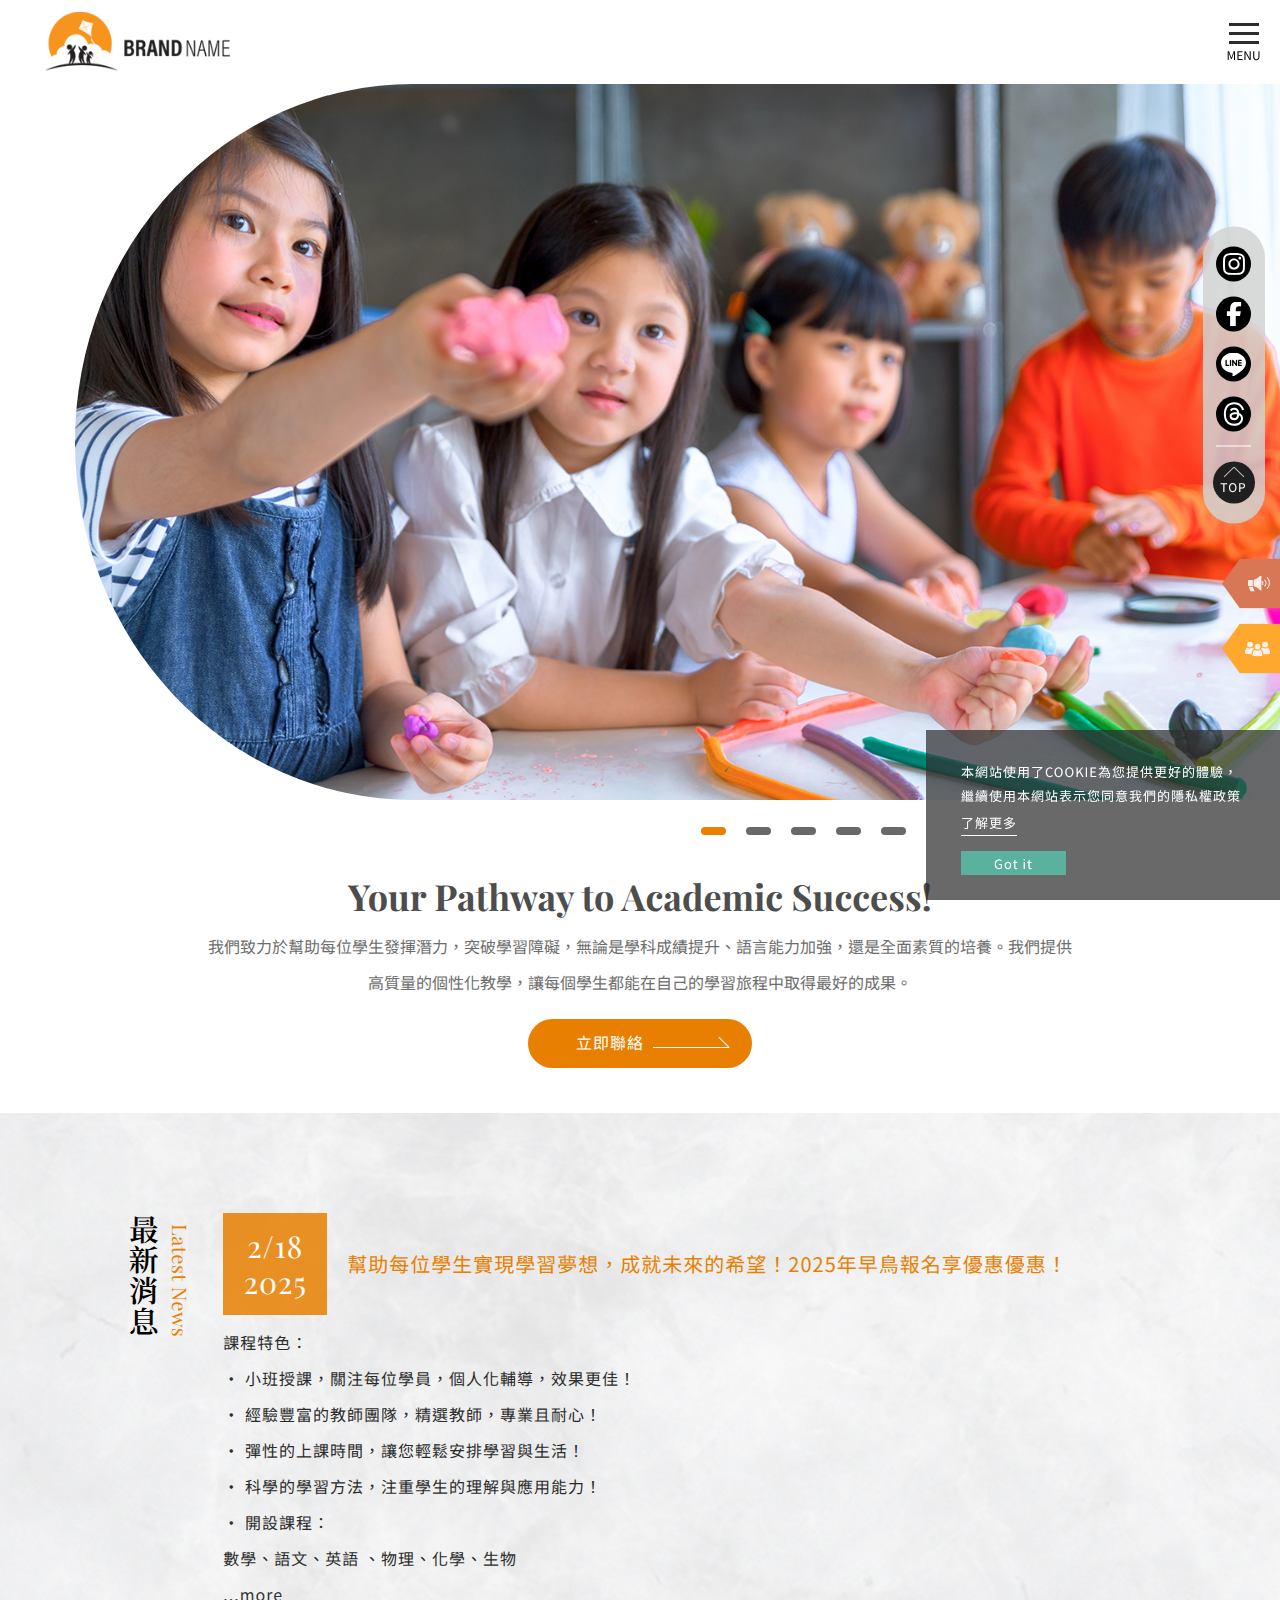
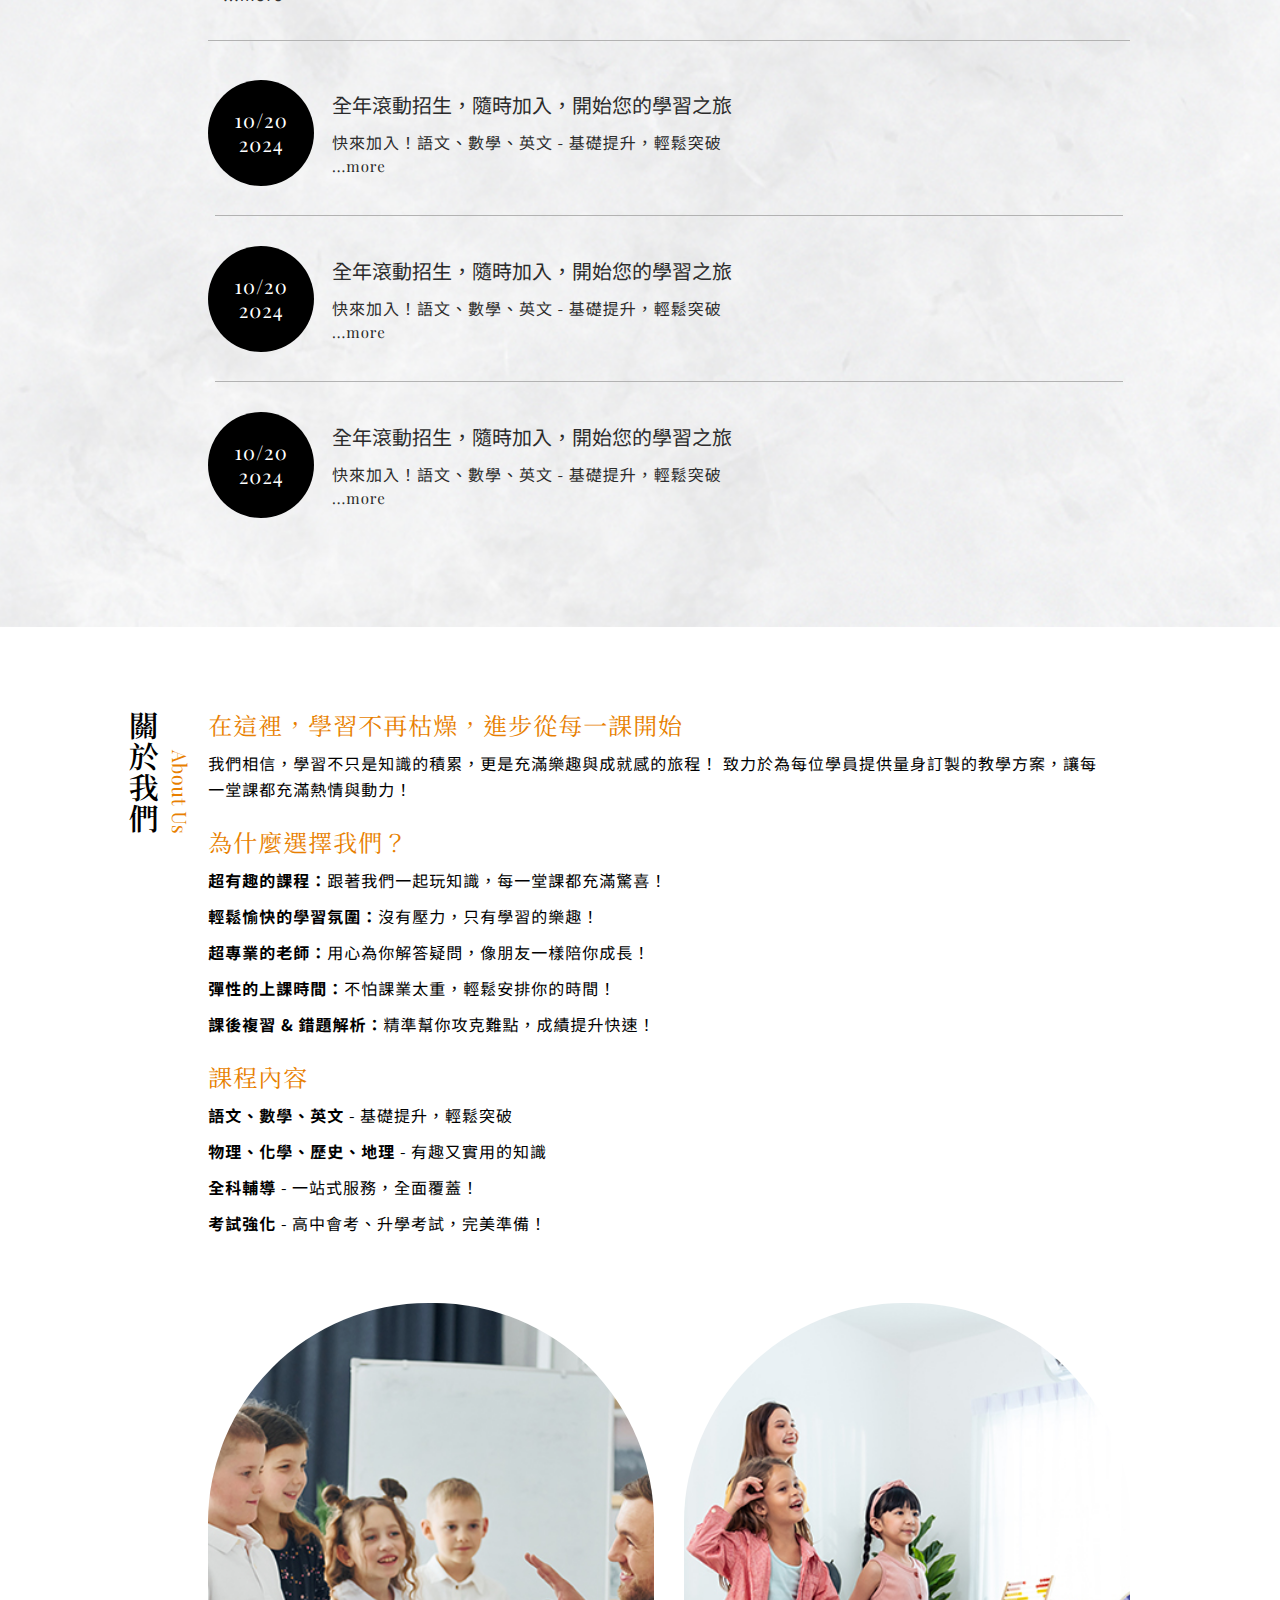
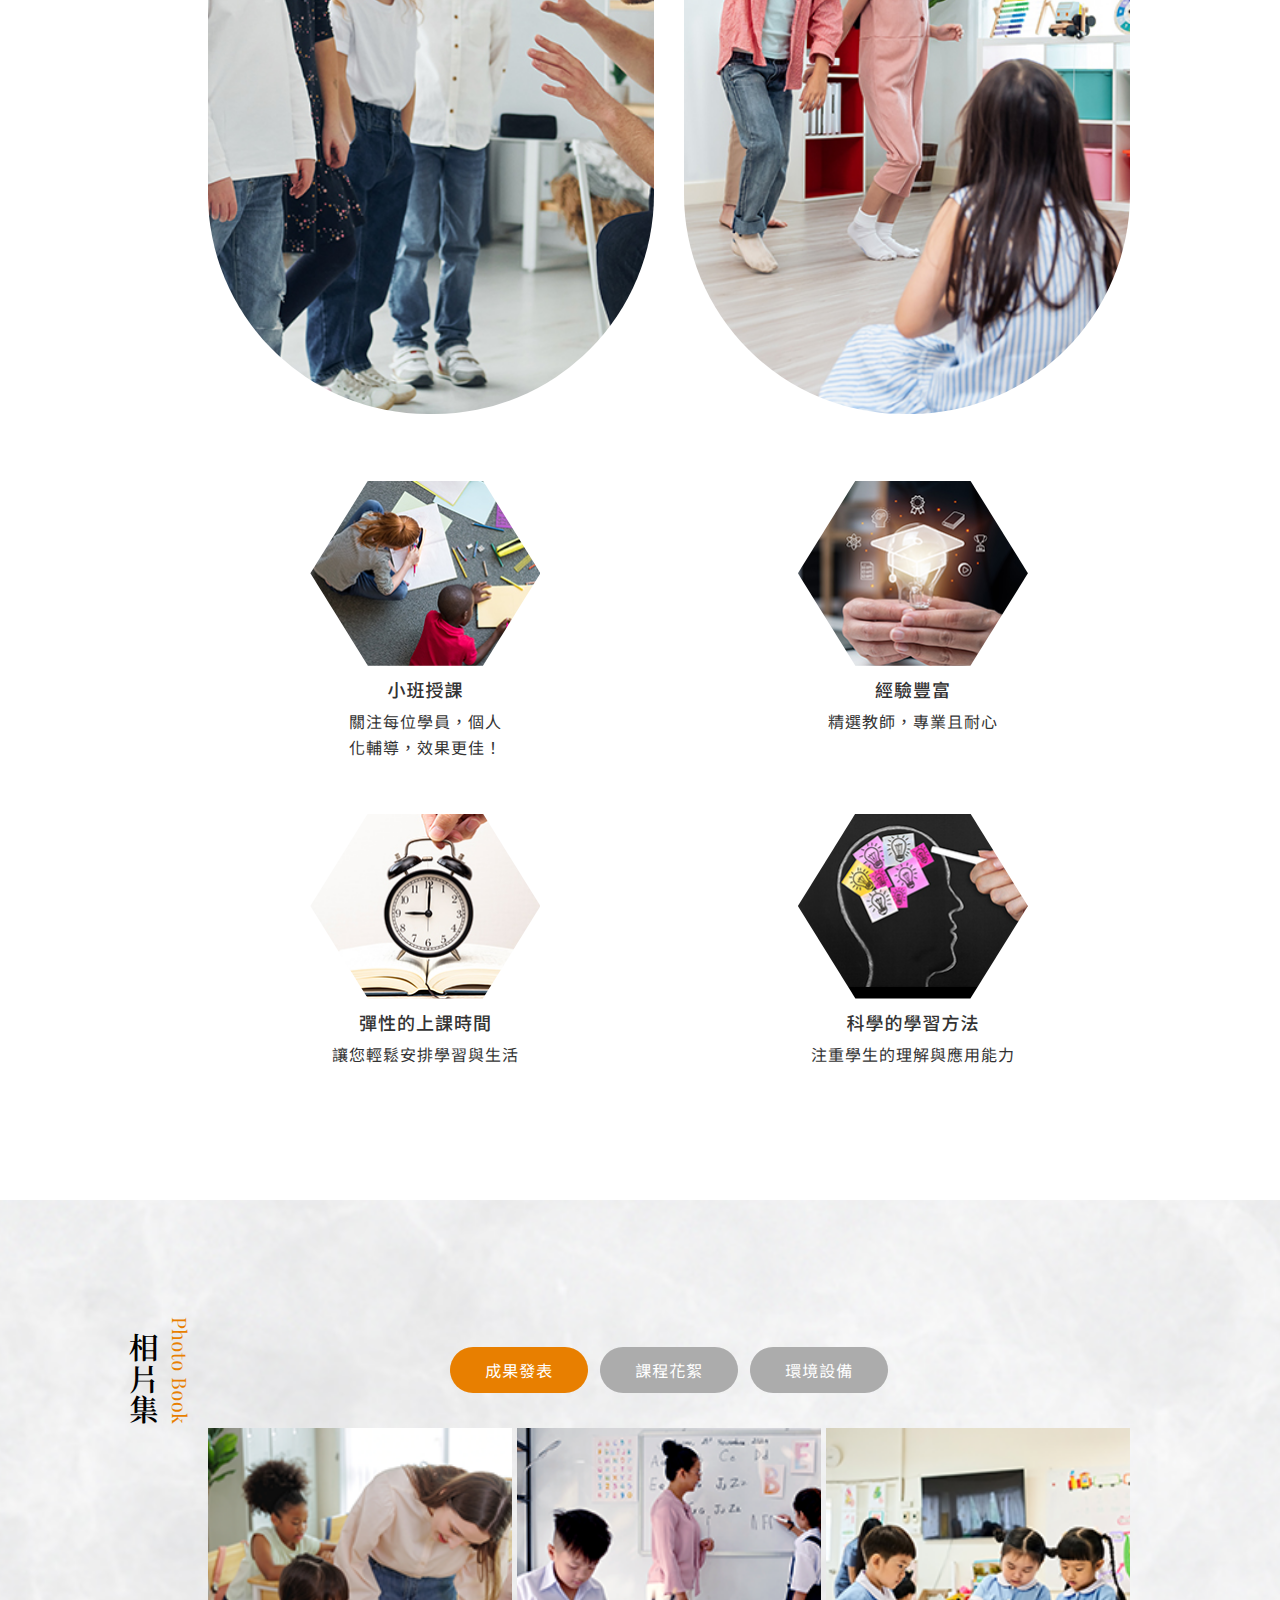
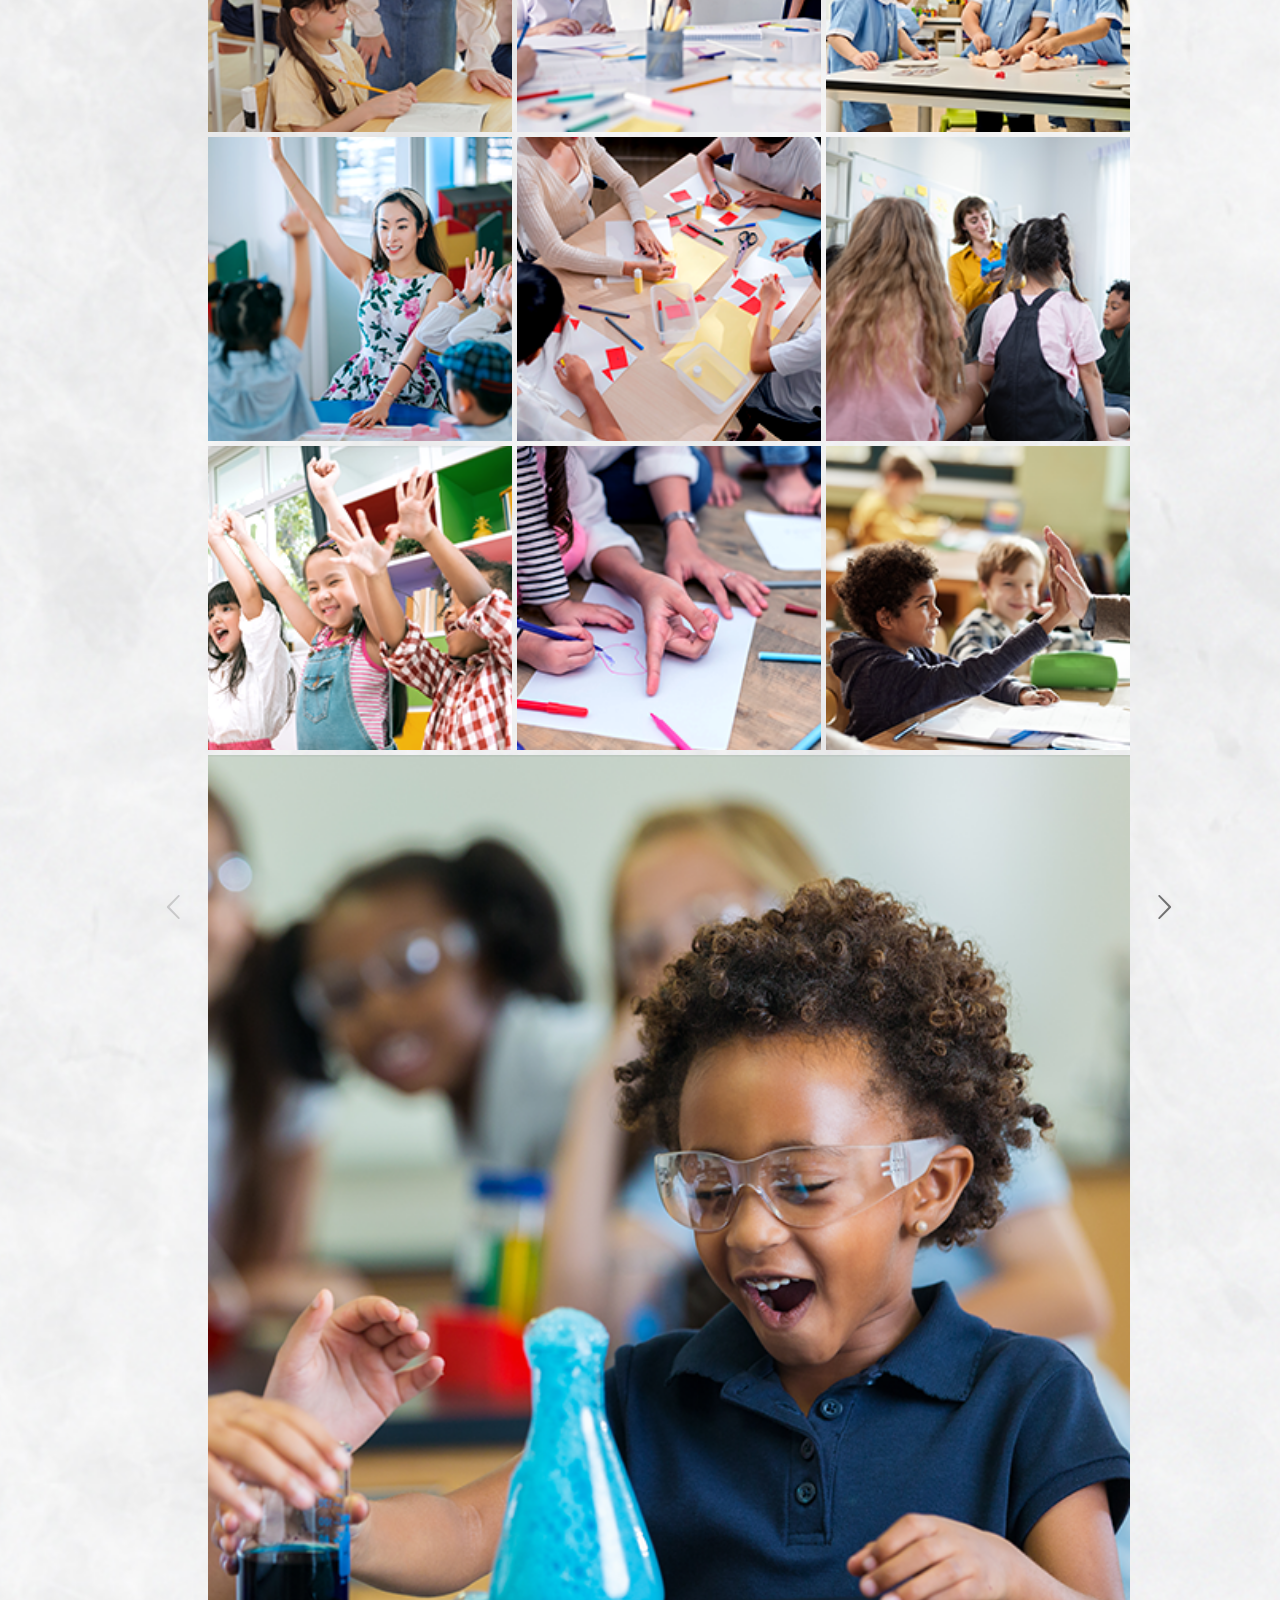
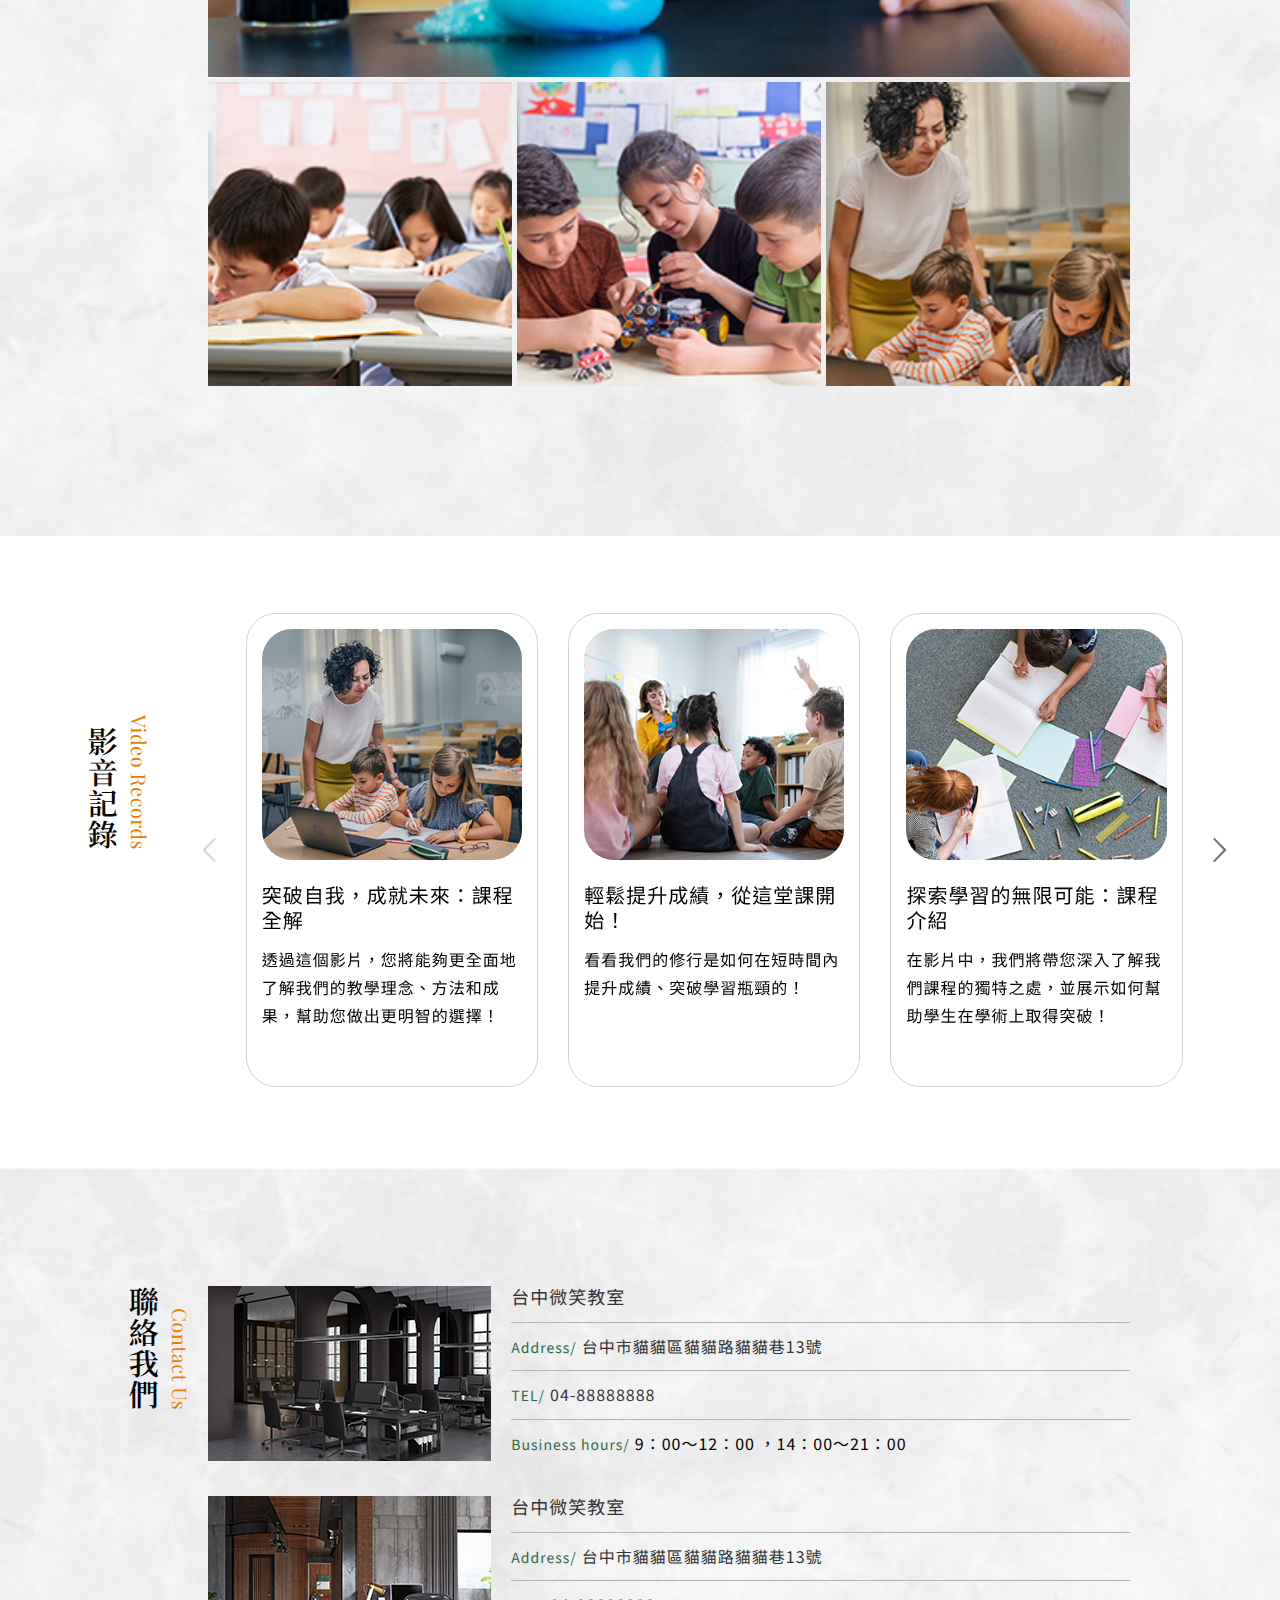
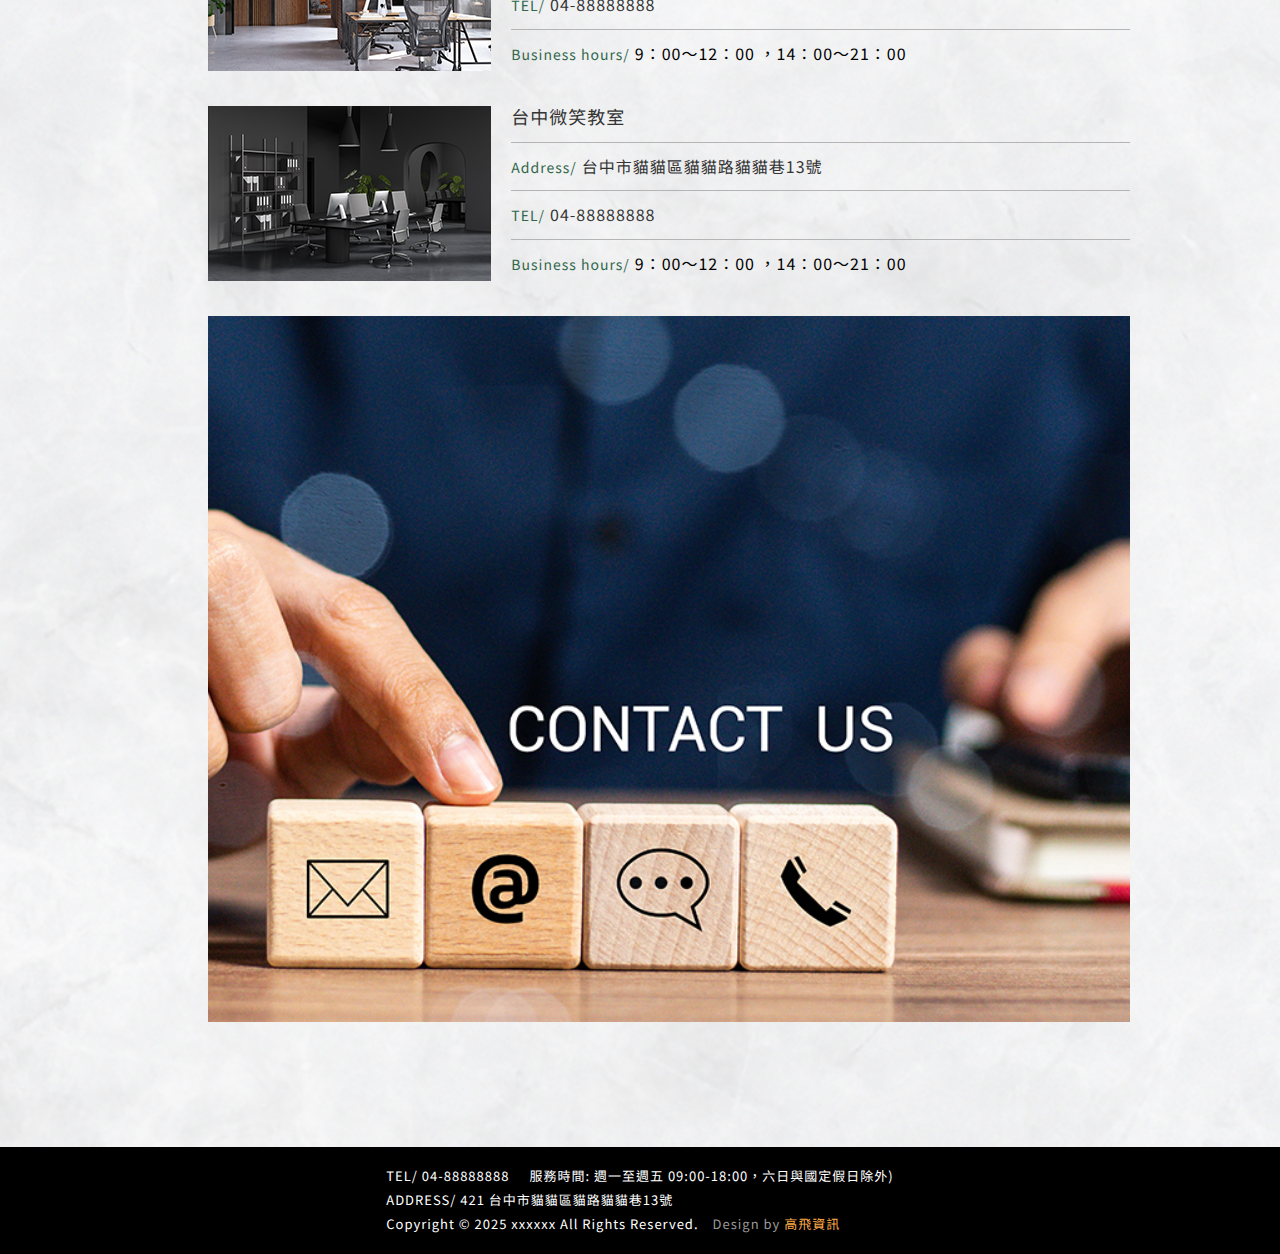
==== commit 4dc99a07: "deploy on 2025-02-18 17:23:27" ====
--- a/index.html
+++ b/index.html
@@ -281,14 +281,28 @@
             <div class="c-headline__eng">Photo Book</div>
           </div>
           <div class="photo-content">
-            <ul class="c-tab u-style-none"> 
-              <li class="tab__item"><a class="c-btn-tab" href="#tab1"><span class="c-btn__label">成果發表</span></a></li>
-              <li class="tab__item"><a class="c-btn-tab" href="#tab2"><span class="c-btn__label">課程花絮</span></a></li>
-              <li class="tab__item"><a class="c-btn-tab" href="#tab3"><span class="c-btn__label">環境設備</span></a></li>
-            </ul>
+            <div class="c-tab-switch">
+              <div class="c-tab-switch__toggle">
+                <div class="c-btn-tab js-open">
+                  <div class="c-btn__label">成果發展</div>
+                  <div class="c-btn__icon"><span></span><span></span><span></span></div>
+                </div>
+              </div>
+              <div class="c-tab-switch__inner">
+                <div class="c-tab-switch__close">
+                  <div class="c-btn-lbx-close js-close"></div>
+                </div>
+                <ul class="c-tab u-style-none"> 
+                  <li class="tab__item"><a class="c-btn-tab" href="#tab1"><span class="c-btn__label">成果發表</span></a></li>
+                  <li class="tab__item"><a class="c-btn-tab" href="#tab2"><span class="c-btn__label">課程花絮</span></a></li>
+                  <li class="tab__item"><a class="c-btn-tab" href="#tab3"><span class="c-btn__label">環境設備</span></a></li>
+                </ul>
+              </div>
+              <div class="c-tab-switch__mask js-close"></div>
+            </div>
             <div class="c-tab-content">
-              <div class="c-tab-inner" id="tab1">
-                <div class="photo-gallery swiper-container js-swp-idx-photo1">
+              <div class="c-tab-inner js-swp-idx-photo1" id="tab1">
+                <div class="photo-gallery swiper-container">
                   <div class="swiper-wrapper">
                     <div class="swiper-slide">
                       <div class="photo-gallery__content">
@@ -583,10 +597,14 @@
                     </div>
                   </div>
                 </div>
-                <div class="photo-gallery__dot js-swp-idx-photo1-dot"></div>
-              </div>
-              <div class="c-tab-inner" id="tab2">
-                <div class="photo-gallery swiper-container js-swp-idx-photo2">
+                <div class="photo-galler-btn-group btn-group">
+                  <div class="c-btn-img-arrow-left js-btn-prev"></div>
+                  <div class="c-btn-img-arrow-right js-btn-next"></div>
+                </div>
+                <div class="photo-gallery-dot js-swp-idx-photo-dot"></div>
+              </div>
+              <div class="c-tab-inner js-swp-idx-photo2" id="tab2">
+                <div class="photo-gallery swiper-container">
                   <div class="swiper-wrapper">
                     <div class="swiper-slide">
                       <div class="photo-gallery__content">
@@ -881,10 +899,14 @@
                     </div>
                   </div>
                 </div>
-                <div class="photo-gallery__dot js-swp-idx-photo2-dot"></div>
-              </div>
-              <div class="c-tab-inner" id="tab3">
-                <div class="photo-gallery swiper-container js-swp-idx-photo3">
+                <div class="photo-galler-btn-group btn-group">
+                  <div class="c-btn-img-arrow-left js-btn-prev"></div>
+                  <div class="c-btn-img-arrow-right js-btn-next"></div>
+                </div>
+                <div class="photo-gallery-dot js-swp-idx-photo-dot"></div>
+              </div>
+              <div class="c-tab-inner js-swp-idx-photo3" id="tab3">
+                <div class="photo-gallery swiper-container">
                   <div class="swiper-wrapper">
                     <div class="swiper-slide">
                       <div class="photo-gallery__content">
@@ -1179,14 +1201,18 @@
                     </div>
                   </div>
                 </div>
-                <div class="photo-gallery__dot js-swp-idx-photo3-dot"></div>
+                <div class="photo-galler-btn-group btn-group">
+                  <div class="c-btn-img-arrow-left js-btn-prev"></div>
+                  <div class="c-btn-img-arrow-right js-btn-next"></div>
+                </div>
+                <div class="photo-gallery-dot js-swp-idx-photo-dot"></div>
               </div>
             </div>
           </div>
         </div>
       </section>
       <section class="video" id="video">
-        <div class="video-wp l-wp u-max-w-1685">
+        <div class="video-wp l-wp">
           <div class="c-headline">
             <div class="c-headline__cht">影音記錄 </div>
             <div class="c-headline__eng">Video Records</div>
@@ -1319,6 +1345,5 @@
       </div>
     </footer>
     <script src="./scripts/plugins.min.js"></script>
-    <script src="./scripts/custom.js"></script>
   </div>
 </body></html>--- a/styles/style.css
+++ b/styles/style.css
@@ -2875,6 +2875,12 @@
 .c-crd-abt-photo .c-crd__description {
   line-height: 1.625;
 }
+@media all and (max-width: 600px) {
+  .c-crd-abt-photo {
+    width: 100%;
+    max-width: 230px;
+  }
+}
 
 .c-crd-idx-video {
   max-width: 345px;
@@ -2937,15 +2943,17 @@
     opacity: 1;
   }
 }
+@media all and (min-width: 769px) and (max-width: 1600px) {
+  .c-crd-idx-video {
+    max-width: 100%;
+  }
+}
 
 .c-crd-idx-contact {
   display: -webkit-box;
   display: -ms-flexbox;
   display: flex;
-  -webkit-box-align: center;
-      -ms-flex-align: center;
-          align-items: center;
-  gap: 20px;
+  gap: 1.0416666667vw;
 }
 .c-crd-idx-contact .c-crd__pic {
   width: 283px;
@@ -2978,6 +2986,28 @@
 }
 .c-crd-idx-contact .c-crd__item span:last-child {
   color: #000;
+}
+@media all and (max-width: 1280px) {
+  .c-crd-idx-contact {
+    gap: 20px;
+  }
+  .c-crd-idx-contact .c-crd__list {
+    width: auto;
+    -webkit-box-flex: 1;
+        -ms-flex-positive: 1;
+            flex-grow: 1;
+  }
+}
+@media all and (max-width: 768px) {
+  .c-crd-idx-contact {
+    -webkit-box-orient: vertical;
+    -webkit-box-direction: normal;
+        -ms-flex-direction: column;
+            flex-direction: column;
+  }
+  .c-crd-idx-contact .c-crd__pic {
+    width: 100%;
+  }
 }
 
 /* Table */
@@ -3452,6 +3482,89 @@
   }
 }
 
+.c-tab-switch__toggle {
+  display: -webkit-box;
+  display: -ms-flexbox;
+  display: flex;
+  -webkit-box-align: center;
+      -ms-flex-align: center;
+          align-items: center;
+  -webkit-box-pack: center;
+      -ms-flex-pack: center;
+          justify-content: center;
+  margin-top: 30px;
+  margin-bottom: 40px;
+}
+.c-tab-switch__toggle > .c-btn-tab {
+  width: 80%;
+  background: #E87F00;
+  position: relative;
+}
+.c-tab-switch__toggle > .c-btn-tab .c-btn__icon {
+  width: 30px;
+  height: 30px;
+  position: absolute;
+  top: calc(50% + 1px);
+  right: 30px;
+  -webkit-transform: translateY(-50%);
+      -ms-transform: translateY(-50%);
+          transform: translateY(-50%);
+  display: -webkit-box;
+  display: -ms-flexbox;
+  display: flex;
+  -webkit-box-orient: vertical;
+  -webkit-box-direction: normal;
+      -ms-flex-direction: column;
+          flex-direction: column;
+  -webkit-box-align: center;
+      -ms-flex-align: center;
+          align-items: center;
+  -webkit-box-pack: center;
+      -ms-flex-pack: center;
+          justify-content: center;
+  gap: 2px;
+}
+.c-tab-switch__toggle > .c-btn-tab .c-btn__icon span {
+  display: block;
+  width: 50%;
+  height: 2px;
+  background: rgba(255, 255, 255, 0.5);
+}
+.c-tab-switch__close {
+  margin-bottom: 5px;
+}
+.c-tab-switch__close .c-btn-lbx-close {
+  background: transparent;
+  border: 1px solid #fff;
+  overflow: visible;
+}
+.c-tab-switch__mask {
+  position: fixed;
+  top: 0;
+  left: 0;
+  z-index: 4;
+  width: 100%;
+  height: 100%;
+  background: rgba(0, 0, 0, 0.8);
+  opacity: 0;
+  pointer-events: none;
+  -webkit-transition: all 0.5s;
+  transition: all 0.5s;
+  -webkit-transition-timing-function: ease, step-start, cubic-bezier(0.1, 0.7, 1, 0.1);
+          transition-timing-function: ease, step-start, cubic-bezier(0.1, 0.7, 1, 0.1);
+}
+@media all and (min-width: 601px) {
+  .c-tab-switch__toggle {
+    display: none;
+  }
+  .c-tab-switch__close {
+    display: none;
+  }
+  .c-tab-switch__mask {
+    display: none;
+  }
+}
+
 .c-tab {
   display: -webkit-box;
   display: -ms-flexbox;
@@ -3462,7 +3575,84 @@
   gap: 12px;
   margin-bottom: 35px;
 }
-
+@media all and (max-width: 1280px) {
+  .c-tab {
+    -webkit-box-pack: center;
+        -ms-flex-pack: center;
+            justify-content: center;
+    margin-top: 30px;
+  }
+}
+@media all and (max-width: 600px) {
+  .c-tab {
+    -webkit-box-orient: vertical;
+    -webkit-box-direction: normal;
+        -ms-flex-direction: column;
+            flex-direction: column;
+    width: 100%;
+    max-height: calc(100% - 55px);
+    overflow-x: hidden;
+    gap: 0;
+    margin-top: 0;
+    margin-bottom: 0;
+    border-radius: 15px;
+  }
+  .c-tab .tab__item {
+    width: 100%;
+  }
+  .c-tab .tab__item > a {
+    width: 100%;
+    border-radius: 0;
+  }
+}
+
+.c-tab-inner {
+  position: relative;
+}
+
+@media all and (max-width: 600px) {
+  .c-tab-switch__inner {
+    display: -webkit-box;
+    display: -ms-flexbox;
+    display: flex;
+    -webkit-box-orient: vertical;
+    -webkit-box-direction: normal;
+        -ms-flex-direction: column;
+            flex-direction: column;
+    -webkit-box-align: center;
+        -ms-flex-align: center;
+            align-items: center;
+    -webkit-box-pack: justify;
+        -ms-flex-pack: justify;
+            justify-content: space-between;
+    position: fixed;
+    z-index: 5;
+    top: 60%;
+    left: 50%;
+    -webkit-transform: translate(-50%, -50%);
+        -ms-transform: translate(-50%, -50%);
+            transform: translate(-50%, -50%);
+    opacity: 0;
+    pointer-events: none;
+    width: 90%;
+    max-width: 375px;
+    max-height: 80%;
+    overflow: hidden;
+    -webkit-transition: all 0.5s;
+    transition: all 0.5s;
+    -webkit-transition-timing-function: ease, step-start, cubic-bezier(0.1, 0.7, 1, 0.1);
+            transition-timing-function: ease, step-start, cubic-bezier(0.1, 0.7, 1, 0.1);
+  }
+  .c-tab-switch.is-open .c-tab-switch__inner {
+    top: 50%;
+    opacity: 1;
+    pointer-events: auto;
+  }
+  .c-tab-switch.is-open .c-tab-switch__mask {
+    opacity: 1;
+    pointer-events: auto;
+  }
+}
 /* Header */
 .hd {
   display: -webkit-box;
@@ -3629,6 +3819,11 @@
   -webkit-transition-timing-function: ease, step-start, cubic-bezier(0.1, 0.7, 1, 0.1);
           transition-timing-function: ease, step-start, cubic-bezier(0.1, 0.7, 1, 0.1);
 }
+@media all and (max-width: 1280px) {
+  .menu {
+    padding-bottom: 30px;
+  }
+}
 
 .menu-list {
   width: 100%;
@@ -3658,7 +3853,7 @@
   -webkit-box-align: center;
       -ms-flex-align: center;
           align-items: center;
-  padding: 1.25vw 0 1.3020833333vw;
+  padding: 24px 25px;
 }
 .menu-list__link span {
   display: block;
@@ -4100,6 +4295,9 @@
 .ft-list__item--copyright {
   clear: both;
 }
+.ft-list__item--copyright .el-name {
+  display: inline-block;
+}
 .ft-list__item--copyright span {
   display: inline-block;
   color: #999;
@@ -4168,6 +4366,32 @@
   }
 }
 
+@media all and (max-width: 600px) {
+  .ft {
+    padding-left: 30px;
+    padding-right: 30px;
+  }
+  .ft-list {
+    display: -webkit-box;
+    display: -ms-flexbox;
+    display: flex;
+    -webkit-box-orient: vertical;
+    -webkit-box-direction: normal;
+        -ms-flex-direction: column;
+            flex-direction: column;
+  }
+  .ft-list__item:nth-child(1) {
+    margin-right: 0;
+  }
+}
+@media all and (max-width: 480px) {
+  .ft-list__item--copyright .el-name {
+    display: block;
+  }
+  .ft-list__item--copyright span {
+    margin-left: 0;
+  }
+}
 /* section /////////////////////////////////// */
 /* Banner */
 .c-bn-index {
@@ -4465,23 +4689,6 @@
   }
 }
 @media all and (max-width: 1280px) {
-  .news-wp .c-headline {
-    margin-top: 0;
-  }
-  .news-wp .c-section-ctr {
-    -webkit-box-orient: vertical;
-    -webkit-box-direction: normal;
-        -ms-flex-direction: column;
-            flex-direction: column;
-  }
-  .news-main {
-    width: 100%;
-  }
-  .news-lists {
-    width: 100%;
-  }
-}
-@media all and (max-width: 1280px) {
   .news {
     padding-top: 7.8125vw;
     padding-bottom: 8.4635416667vw;
@@ -4499,13 +4706,24 @@
     position: absolute;
     top: 0;
     left: calc(-60px + -2.6041666667%);
+    margin-top: 0;
+  }
+  .news-wp .c-section-ctr {
+    -webkit-box-orient: vertical;
+    -webkit-box-direction: normal;
+        -ms-flex-direction: column;
+            flex-direction: column;
   }
   .news-main {
+    width: 100%;
     border-bottom: 1px solid #b2b2b2;
     padding-bottom: 36px;
     margin-bottom: 7px;
   }
-  .news-list__item:not(:last-child)::before {
+  .news-lists {
+    width: 100%;
+  }
+  .news-lists__item:not(:last-child)::before {
     width: 100%;
     left: 0;
   }
@@ -4535,7 +4753,7 @@
   padding-bottom: 3.90625vw;
 }
 .about .c-headline {
-  margin-top: 38px;
+  margin-top: 1.9791666667vw;
 }
 
 .about-wp {
@@ -4573,10 +4791,10 @@
 }
 
 .about-info {
-  margin-top: 35px;
+  margin-top: 1.8229166667vw;
   padding-right: 20px;
   width: 38.2165605096%;
-  max-height: 549px;
+  max-height: 28.59375vw;
   -ms-flex-item-align: stretch;
       align-self: stretch;
 }
@@ -4622,6 +4840,110 @@
   margin-top: 4.6875vw;
 }
 
+@media all and (max-width: 1600px) {
+  .about-info__title {
+    font-size: 22px;
+  }
+}
+@media all and (max-width: 1366px) {
+  .about-info__title {
+    font-size: 20px;
+  }
+}
+@media all and (max-width: 1280px) {
+  .about {
+    padding-top: 6.5104166667vw;
+    padding-bottom: 10.4166666667vw;
+  }
+  .about .c-headline {
+    position: absolute;
+    top: 0;
+    left: calc(-60px + -2.6041666667%);
+    margin-top: 0;
+  }
+  .about-wp {
+    -webkit-box-orient: vertical;
+    -webkit-box-direction: normal;
+        -ms-flex-direction: column;
+            flex-direction: column;
+    -ms-flex-wrap: nowrap;
+        flex-wrap: nowrap;
+    width: 100%;
+    max-width: calc(100% - 16.2760416667% - 11.71875%);
+    padding-left: 0;
+    padding-right: 0;
+    margin-left: 16.2760416667%;
+    margin-right: 11.71875%;
+    gap: 0;
+    position: relative;
+  }
+  .about-main {
+    width: 100%;
+    -webkit-box-ordinal-group: 3;
+        -ms-flex-order: 2;
+            order: 2;
+  }
+  .about-main__list {
+    -webkit-box-pack: justify;
+        -ms-flex-pack: justify;
+            justify-content: space-between;
+    gap: 30px;
+  }
+  .about-main__item {
+    max-width: calc(50% - 15px);
+  }
+  .about-main__pic {
+    border-radius: 220px;
+  }
+  .about-info {
+    width: 100%;
+    -webkit-box-ordinal-group: 2;
+        -ms-flex-order: 1;
+            order: 1;
+    max-height: 72.265625vw;
+    margin-top: 0;
+    margin-bottom: 5.2083333333vw;
+  }
+  .about-info__title {
+    font-size: 24px;
+  }
+  .about-photos {
+    width: 100%;
+    -webkit-box-ordinal-group: 4;
+        -ms-flex-order: 3;
+            order: 3;
+    display: grid;
+    grid-template-columns: repeat(2, 1fr);
+    gap: 4.1666666667vw 4.1666666667vw;
+    margin-top: 5.2083333333vw;
+  }
+  .about-photos__item {
+    display: -webkit-box;
+    display: -ms-flexbox;
+    display: flex;
+    -webkit-box-pack: center;
+        -ms-flex-pack: center;
+            justify-content: center;
+  }
+}
+@media all and (max-width: 600px) {
+  .about .c-headline {
+    width: 100%;
+    text-align: center;
+    position: relative;
+    left: auto;
+    top: auto;
+    margin-bottom: 30px;
+  }
+  .about-wp {
+    max-width: calc(100% - 60px);
+    margin-left: auto;
+    margin-right: auto;
+  }
+  .about-info__title {
+    font-size: 20px;
+  }
+}
 /* Photo */
 .photo {
   padding-top: 5.2083333333vw;
@@ -4648,30 +4970,6 @@
   width: calc(100% - 67px - 40px);
 }
 
-.tab {
-  display: -webkit-box;
-  display: -ms-flexbox;
-  display: flex;
-}
-
-.photo-gallery__dot {
-  display: -webkit-box;
-  display: -ms-flexbox;
-  display: flex;
-  gap: 18px;
-  margin-top: 38px;
-}
-.photo-gallery__dot .swiper-pagination-bullet {
-  width: 25px;
-  height: 8px;
-  background: #696969;
-  border-radius: 50px;
-  margin: 0 !important;
-  opacity: 1;
-}
-.photo-gallery__dot .swiper-pagination-bullet-active {
-  background: #EC8002;
-}
 .photo-gallery .el-pic {
   height: 100%;
   cursor: pointer;
@@ -4782,6 +5080,142 @@
   grid-area: 3/7/4/8;
 }
 
+.photo-gallery-dot {
+  display: -webkit-box;
+  display: -ms-flexbox;
+  display: flex;
+  gap: 18px;
+  margin-top: 38px;
+}
+.photo-gallery-dot .swiper-pagination-bullet {
+  width: 25px;
+  height: 8px;
+  background: #696969;
+  border-radius: 50px;
+  margin: 0 !important;
+  opacity: 1;
+}
+.photo-gallery-dot .swiper-pagination-bullet-active {
+  background: #EC8002;
+}
+
+.photo-galler-btn-group {
+  position: absolute;
+  top: 50%;
+  left: -48px;
+  -webkit-transform: translateY(-50%);
+      -ms-transform: translateY(-50%);
+          transform: translateY(-50%);
+  z-index: 1;
+  width: calc(100% + 48px + 48px);
+  display: -webkit-box;
+  display: -ms-flexbox;
+  display: flex;
+  -webkit-box-pack: justify;
+      -ms-flex-pack: justify;
+          justify-content: space-between;
+}
+
+@media all and (min-width: 1281px) {
+  .photo-galler-btn-group {
+    display: none;
+  }
+}
+@media all and (max-width: 1280px) {
+  .photo {
+    padding-top: 9.1145833333vw;
+    padding-bottom: 11.71875vw;
+  }
+  .photo .c-headline {
+    position: absolute;
+    top: 0;
+    left: calc(-60px + -2.6041666667%);
+    margin-top: 0;
+  }
+  .photo-wp {
+    max-width: calc(100% - 16.2760416667% - 11.71875%);
+    width: 100%;
+    padding-left: 0;
+    padding-right: 0;
+    margin-left: 16.2760416667%;
+    margin-right: 11.71875%;
+    position: relative;
+  }
+  .photo-content {
+    width: 100%;
+  }
+  .photo-gallery__list {
+    grid-template-columns: repeat(3, 1fr);
+    grid-template-rows: repeat(7, 1fr);
+  }
+  .photo-gallery__item:nth-child(1) {
+    grid-area: 1/1/2/2;
+  }
+  .photo-gallery__item:nth-child(2) {
+    grid-area: 1/2/2/3;
+  }
+  .photo-gallery__item:nth-child(3) {
+    grid-area: 1/3/2/4;
+  }
+  .photo-gallery__item:nth-child(4) {
+    grid-area: 2/1/3/2;
+  }
+  .photo-gallery__item:nth-child(5) {
+    grid-area: 2/2/3/3;
+  }
+  .photo-gallery__item:nth-child(6) {
+    grid-area: 2/3/3/4;
+  }
+  .photo-gallery__item:nth-child(7) {
+    grid-area: 3/1/4/2;
+  }
+  .photo-gallery__item:nth-child(8) {
+    grid-area: 3/2/4/3;
+  }
+  .photo-gallery__item:nth-child(9) {
+    grid-area: 3/3/4/4;
+  }
+  .photo-gallery__item:nth-child(10) {
+    grid-area: 4/1/7/4;
+  }
+  .photo-gallery__item:nth-child(11) {
+    grid-area: 7/1/8/2;
+  }
+  .photo-gallery__item:nth-child(12) {
+    grid-area: 7/2/8/3;
+  }
+  .photo-gallery__item:nth-child(13) {
+    grid-area: 7/3/8/4;
+  }
+}
+.photo-gallery-dot {
+  display: none;
+}
+
+@media all and (max-width: 600px) {
+  .photo .c-headline {
+    width: 100%;
+    text-align: center;
+    position: relative;
+    left: auto;
+    top: auto;
+    margin-bottom: 30px;
+  }
+  .photo-wp {
+    -webkit-box-orient: vertical;
+    -webkit-box-direction: normal;
+        -ms-flex-direction: column;
+            flex-direction: column;
+    max-width: calc(100% - 60px);
+    margin-left: auto;
+    margin-right: auto;
+    gap: 0;
+  }
+  .photo-galler-btn-group {
+    width: calc(100% + 60px);
+    left: -30px;
+  }
+}
 /* Video */
 .video {
   padding-top: 5.9895833333vw;
@@ -4789,6 +5223,7 @@
 }
 
 .video-wp {
+  width: 86.9791666667%;
   display: -webkit-box;
   display: -ms-flexbox;
   display: flex;
@@ -4802,7 +5237,7 @@
 }
 
 .video-list {
-  width: 94.0652818991%;
+  width: calc(94.0652818991% - 110px);
   margin: 0 55px 1px;
   position: relative;
 }
@@ -4820,6 +5255,7 @@
   position: absolute;
   top: 50%;
   left: 0;
+  z-index: 2;
   -webkit-transform: translateY(-50%);
       -ms-transform: translateY(-50%);
           transform: translateY(-50%);
@@ -4833,11 +5269,78 @@
 }
 .video-list .btn-group .c-btn-img-arrow-right {
   pointer-events: auto;
-  -webkit-transform: translateX(50px);
-      -ms-transform: translateX(50px);
-          transform: translateX(50px);
-}
-
+  -webkit-transform: translateX(80px);
+      -ms-transform: translateX(80px);
+          transform: translateX(80px);
+}
+
+@media all and (max-width: 768px) {
+  .video {
+    padding-top: 9.1145833333vw;
+    padding-bottom: 9.765625vw;
+  }
+  .video-wp {
+    max-width: calc(100% - 16.2760416667% - 11.71875%);
+    width: 100%;
+    padding-left: 0;
+    padding-right: 0;
+    margin-left: 16.2760416667%;
+    margin-right: 11.71875%;
+    position: relative;
+  }
+  .video-wp .c-headline {
+    position: absolute;
+    top: 3.125vw;
+    left: calc(-60px + -2.6041666667%);
+    margin-top: 0;
+  }
+  .video-list {
+    width: 100%;
+    margin: 1px 1px 1px;
+  }
+  .video-list .btn-group {
+    width: 445px;
+    left: 50%;
+    -webkit-transform: translate(-50%, -50%);
+        -ms-transform: translate(-50%, -50%);
+            transform: translate(-50%, -50%);
+  }
+  .video-list .btn-group .c-btn-img-arrow-left {
+    -webkit-transform: translateX(0px);
+        -ms-transform: translateX(0px);
+            transform: translateX(0px);
+  }
+  .video-list .btn-group .c-btn-img-arrow-right {
+    -webkit-transform: translateX(0px);
+        -ms-transform: translateX(0px);
+            transform: translateX(0px);
+  }
+}
+@media all and (max-width: 600px) {
+  .video-wp {
+    max-width: calc(100% - 60px);
+    -webkit-box-orient: vertical;
+    -webkit-box-direction: normal;
+        -ms-flex-direction: column;
+            flex-direction: column;
+    gap: 0;
+    margin-left: auto;
+    margin-right: auto;
+  }
+  .video-wp .c-headline {
+    width: 100%;
+    text-align: center;
+    position: relative;
+    left: auto;
+    top: auto;
+    margin-bottom: 30px;
+  }
+}
+@media all and (max-width: 445px) {
+  .video-list .btn-group {
+    width: calc(100% + 60px);
+  }
+}
 /* Contact */
 .contact {
   background: url("../img/base/index/contact-bg.jpg") no-repeat;
@@ -4854,7 +5357,7 @@
   -webkit-box-align: start;
       -ms-flex-align: start;
           align-items: flex-start;
-  gap: 35px;
+  gap: 1.8229166667vw;
 }
 .contact-wp .c-headline {
   width: 67px;
@@ -4883,4 +5386,59 @@
 }
 .contact-pic::before {
   padding-bottom: 76.6283524904%;
+}
+
+@media all and (max-width: 1280px) {
+  .contact {
+    padding-top: 9.765625vw;
+    padding-bottom: 9.765625vw;
+  }
+  .contact .c-headline {
+    position: absolute;
+    top: 0;
+    left: calc(-60px + -2.6041666667%);
+    margin-top: 0;
+  }
+  .contact-wp {
+    max-width: calc(100% - 16.2760416667% - 11.71875%);
+    padding-left: 0;
+    padding-right: 0;
+    margin-left: 16.2760416667%;
+    margin-right: 11.71875%;
+    gap: 0;
+    position: relative;
+  }
+  .contact-content {
+    width: 100%;
+    -webkit-box-orient: vertical;
+    -webkit-box-direction: normal;
+        -ms-flex-direction: column;
+            flex-direction: column;
+  }
+  .contact-list {
+    width: 100%;
+    margin-bottom: 35px;
+  }
+  .contact-pic {
+    width: 100%;
+  }
+}
+@media all and (max-width: 600px) {
+  .contact .c-headline {
+    width: 100%;
+    text-align: center;
+    position: relative;
+    left: auto;
+    top: auto;
+    margin-bottom: 30px;
+  }
+  .contact-wp {
+    max-width: calc(100% - 60px);
+    -webkit-box-orient: vertical;
+    -webkit-box-direction: normal;
+        -ms-flex-direction: column;
+            flex-direction: column;
+    margin-left: auto;
+    margin-right: auto;
+  }
 }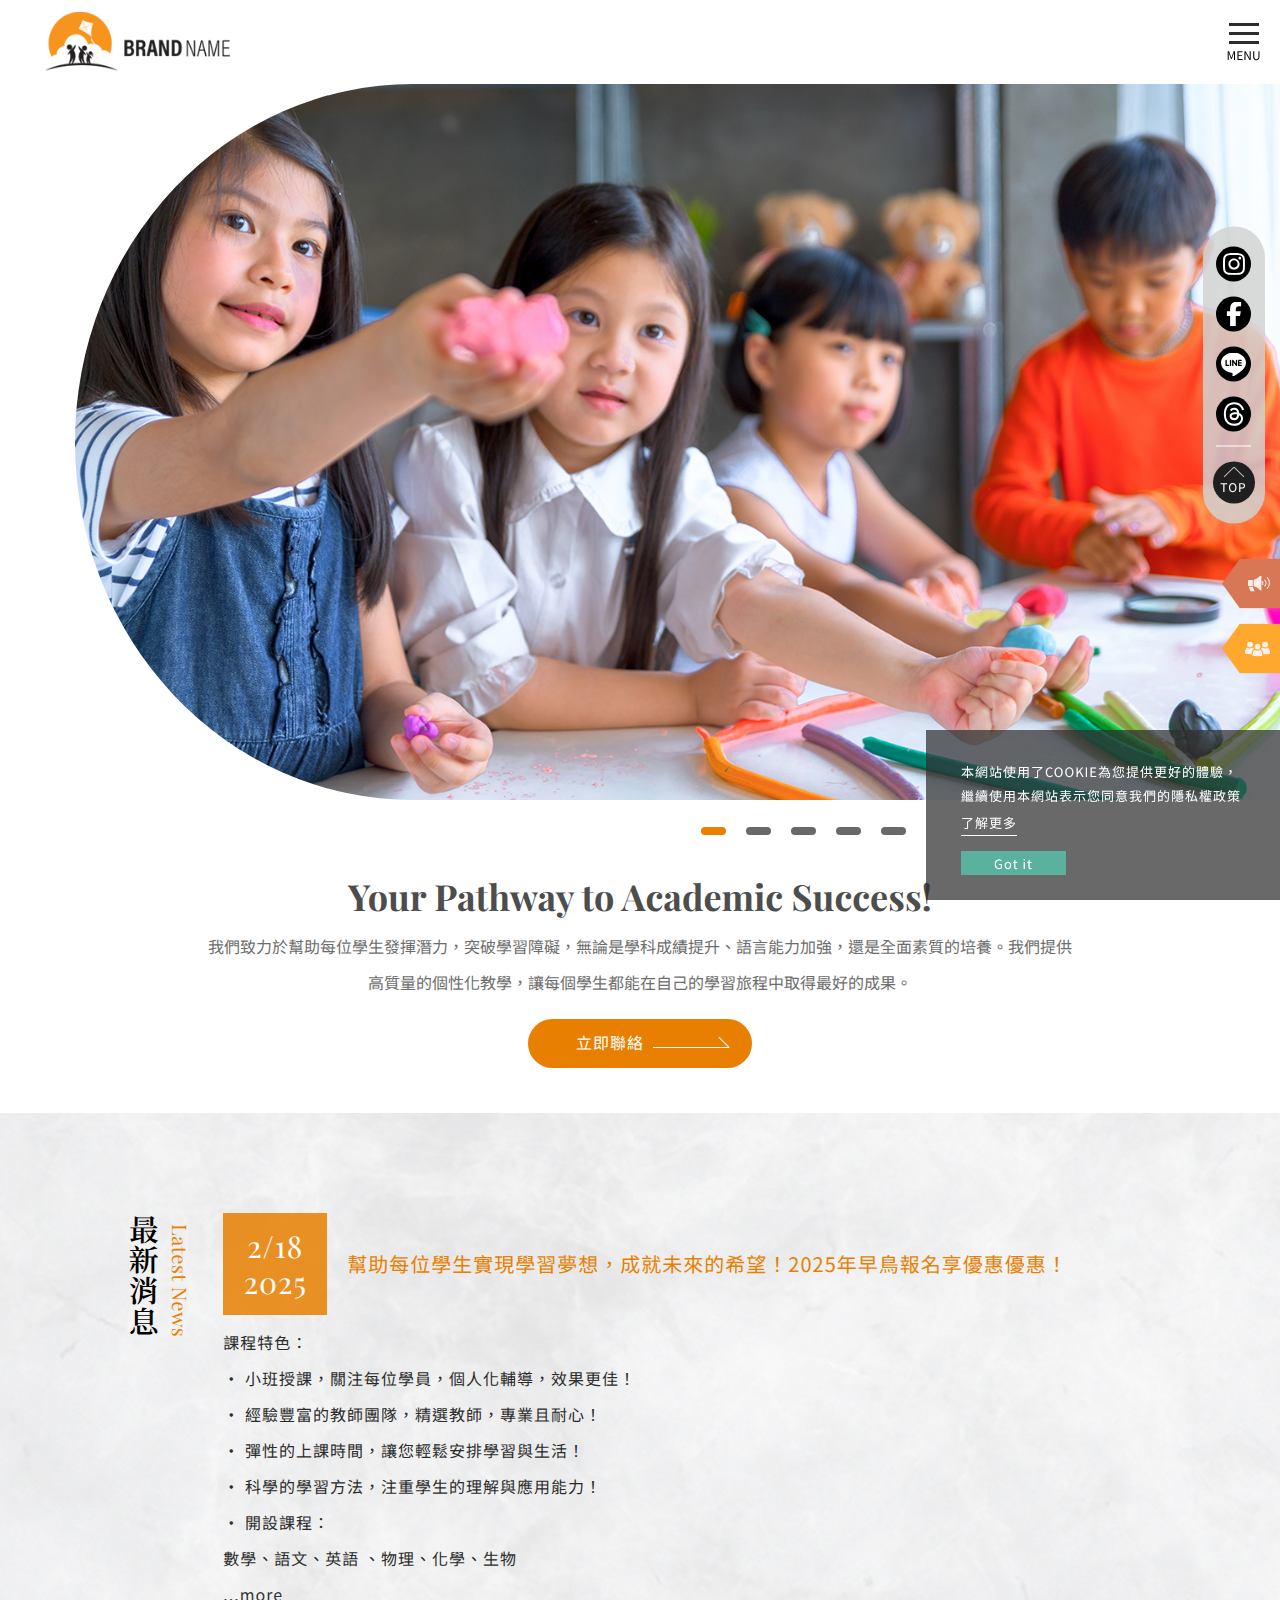
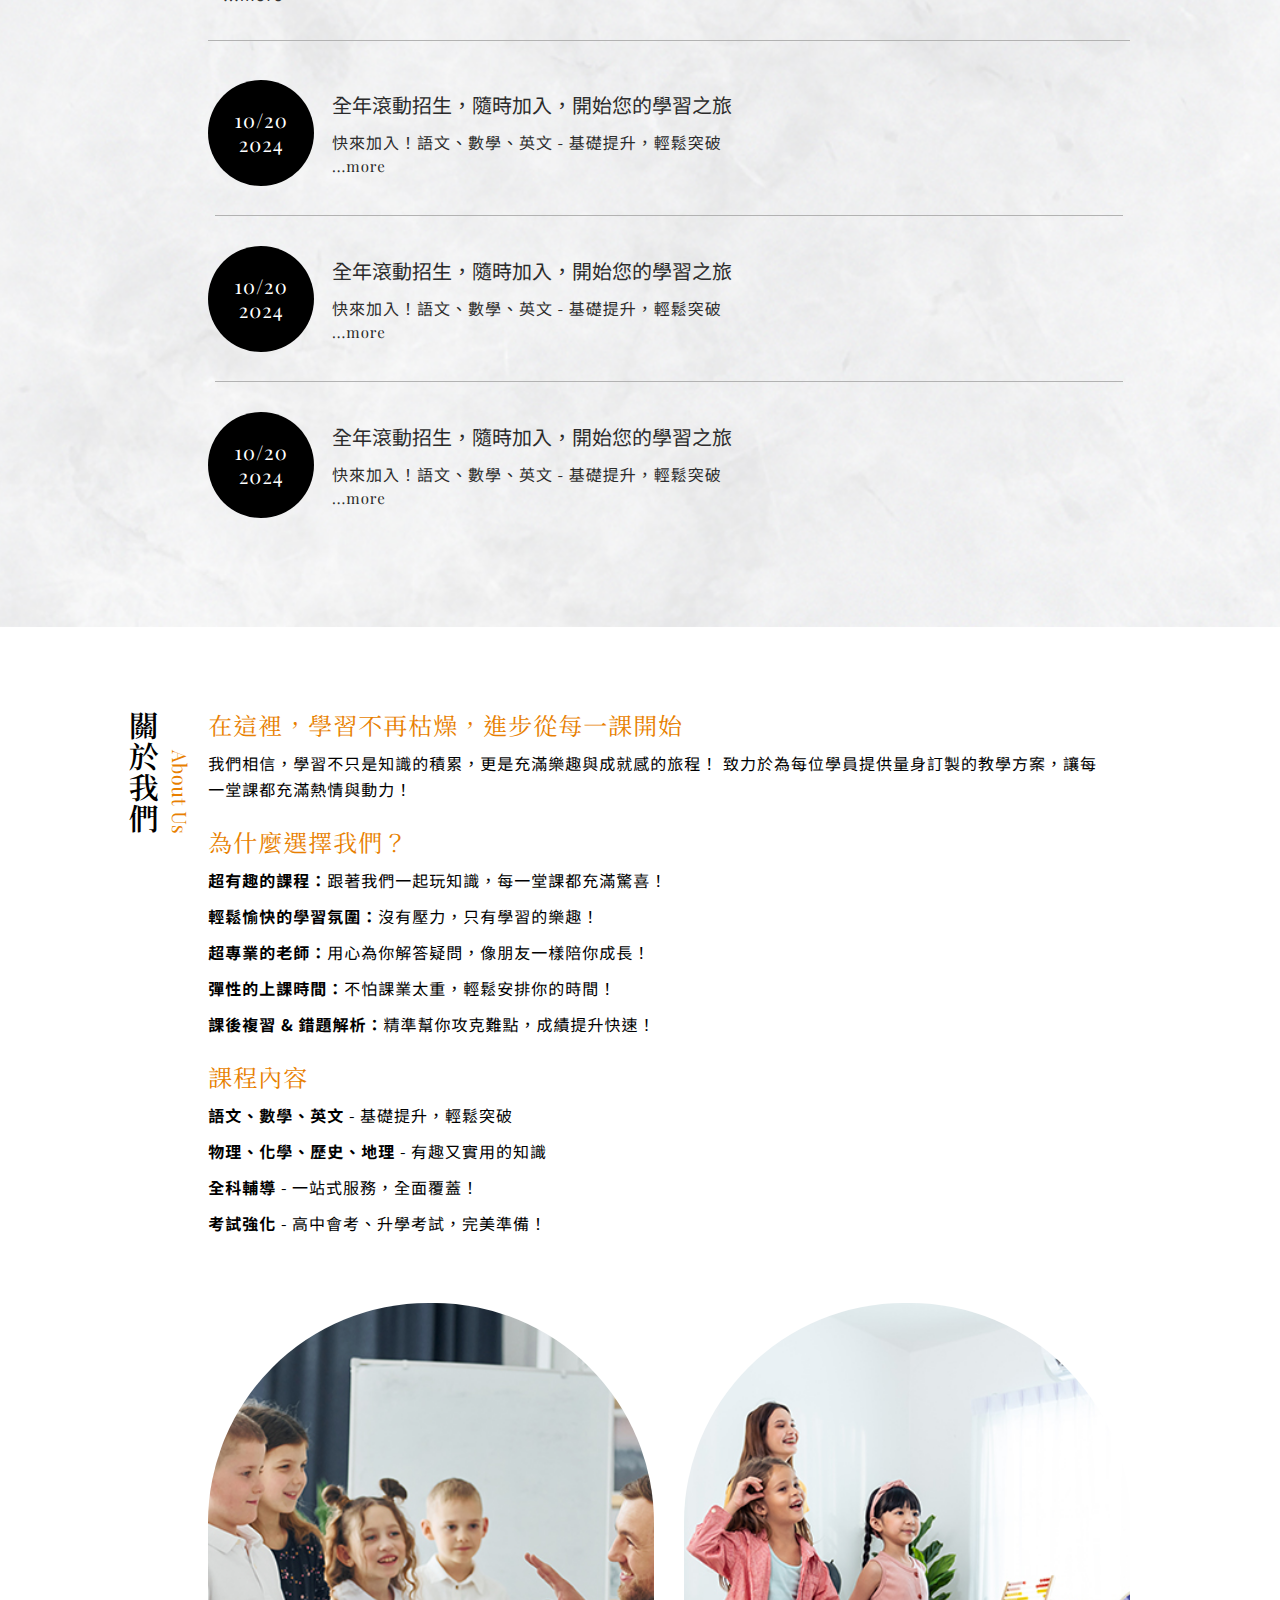
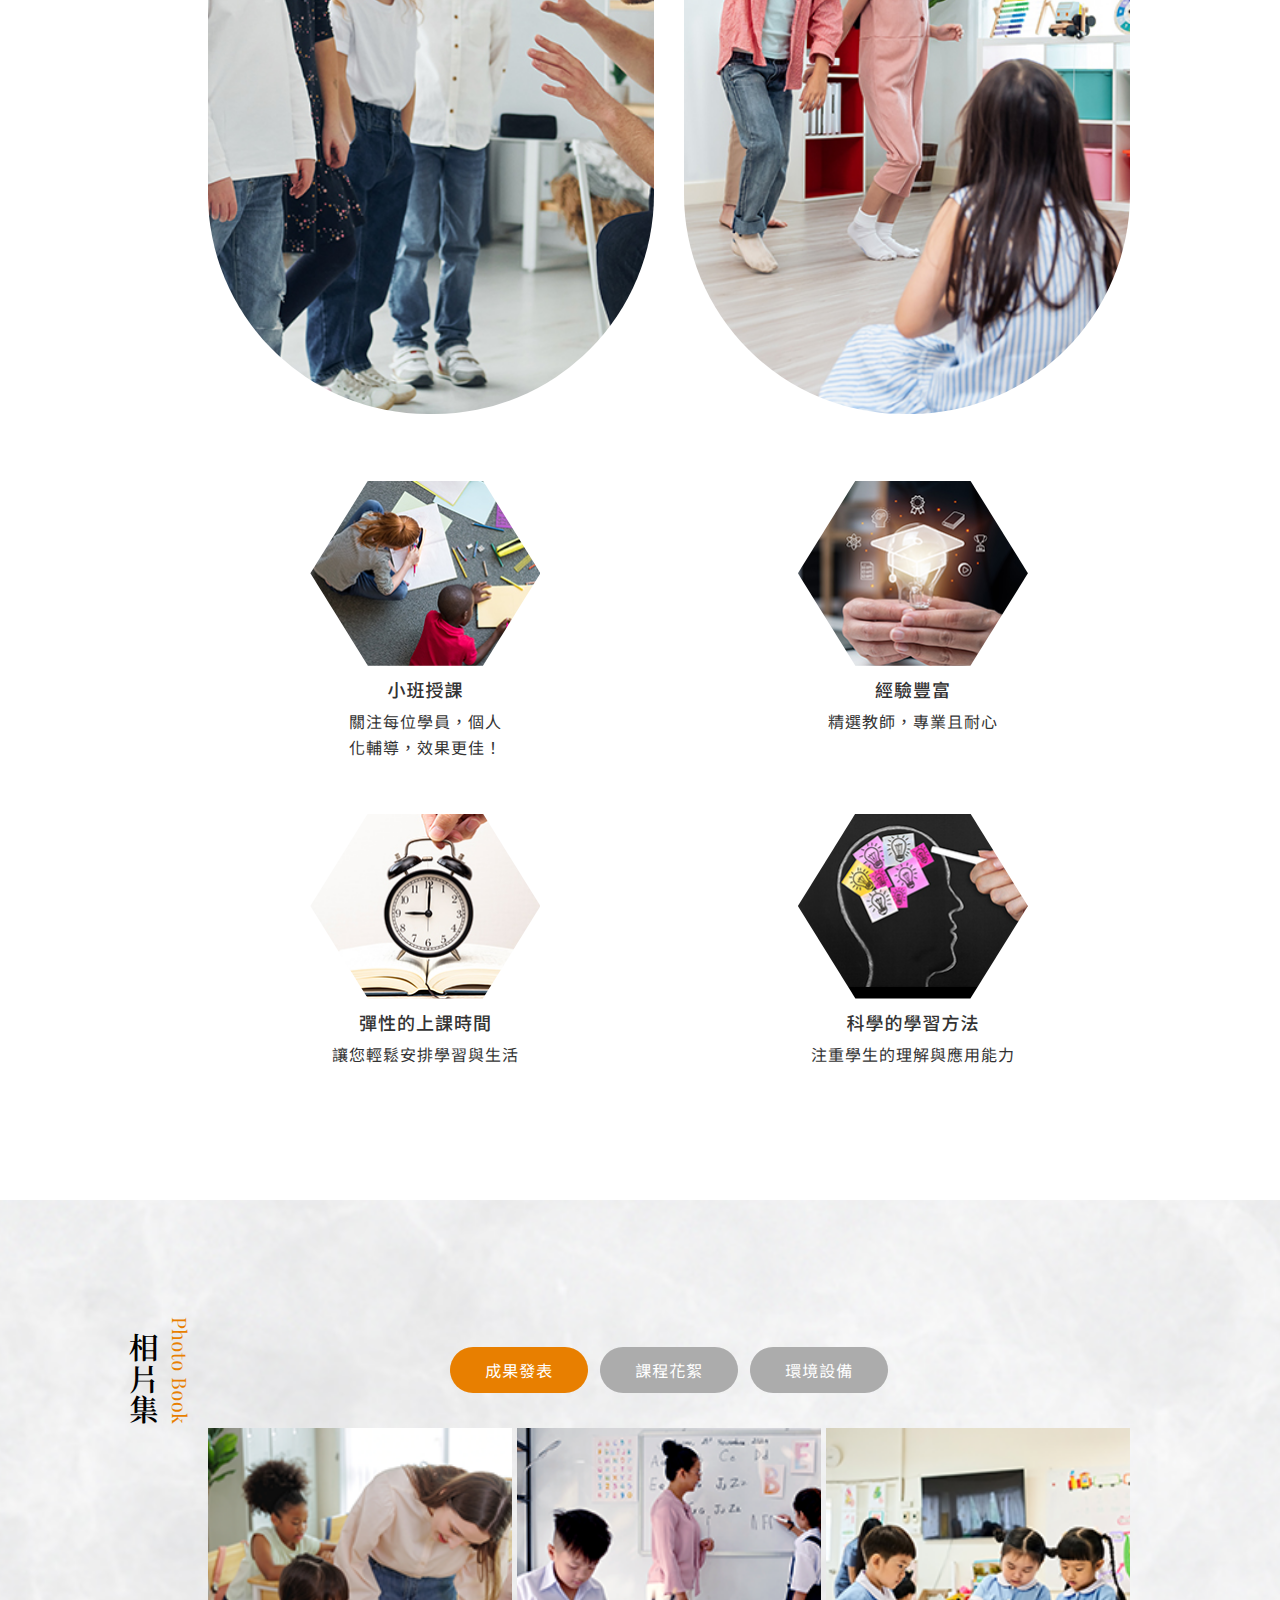
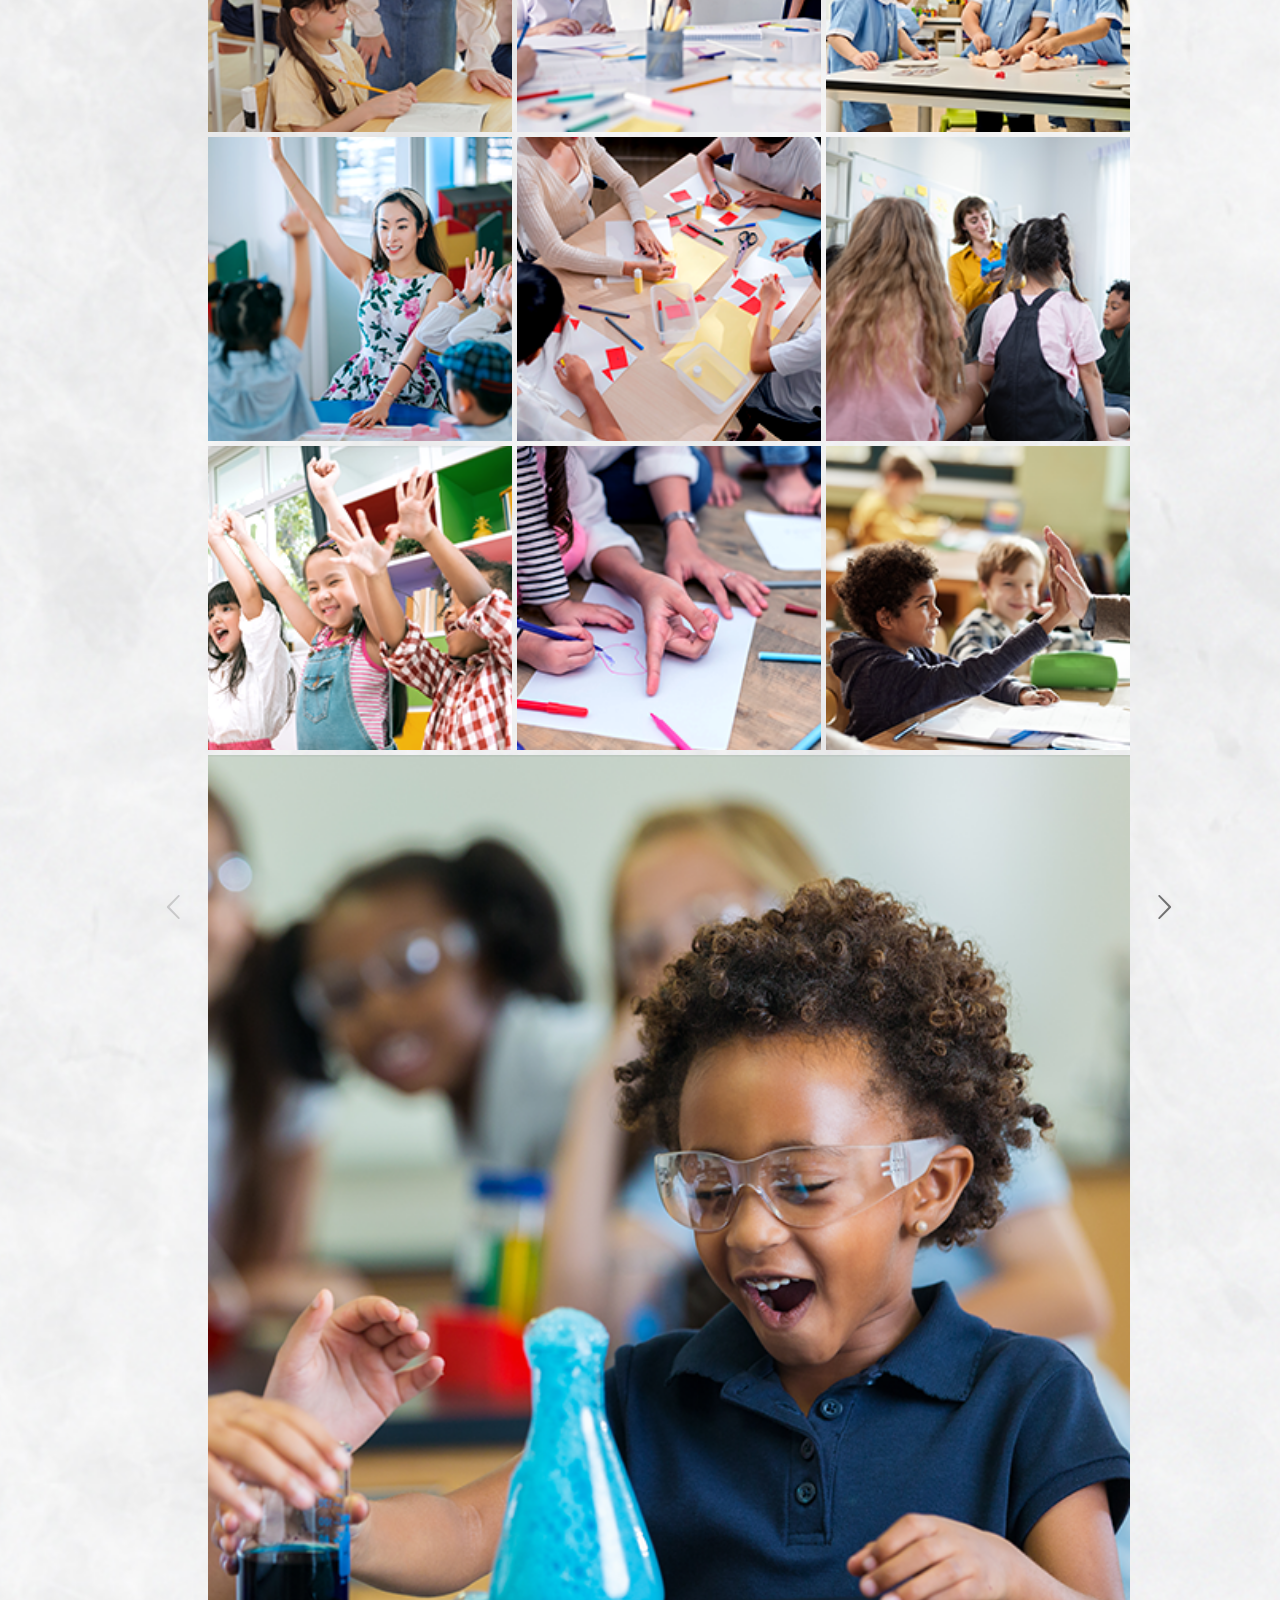
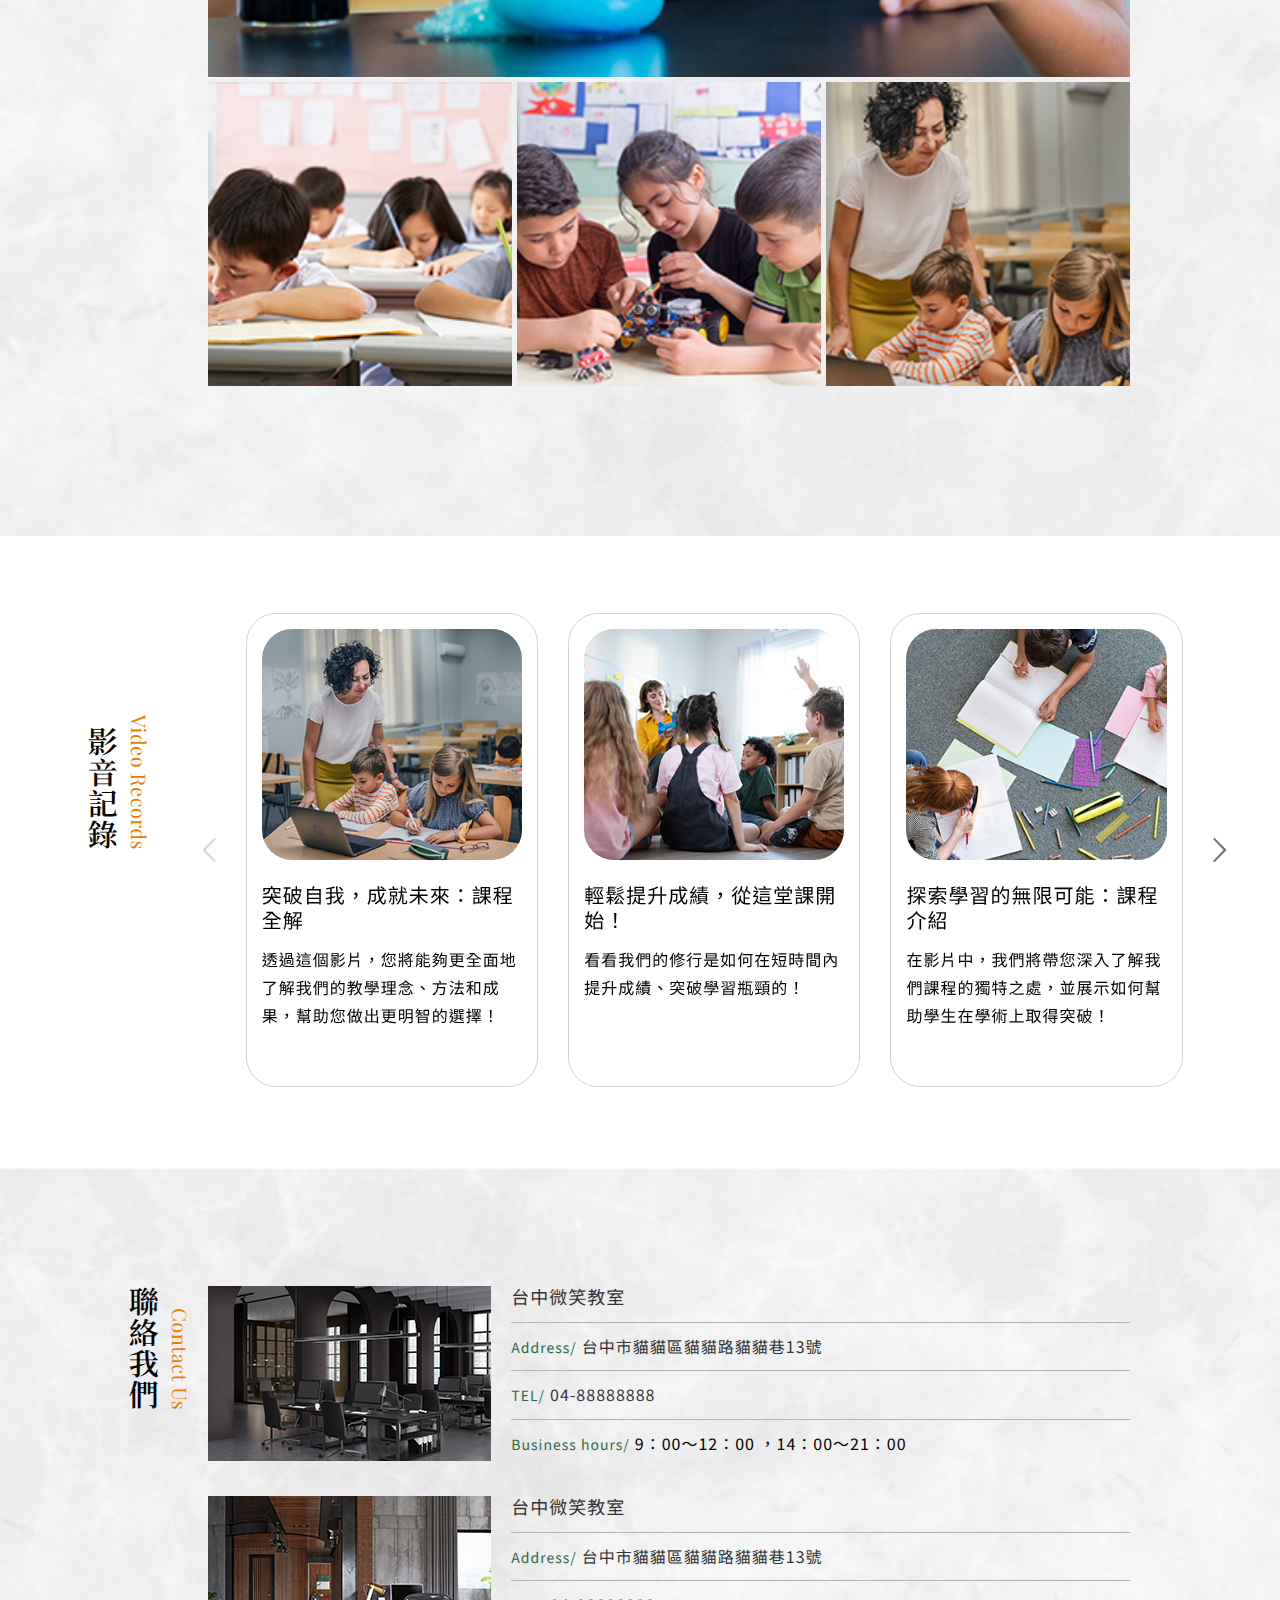
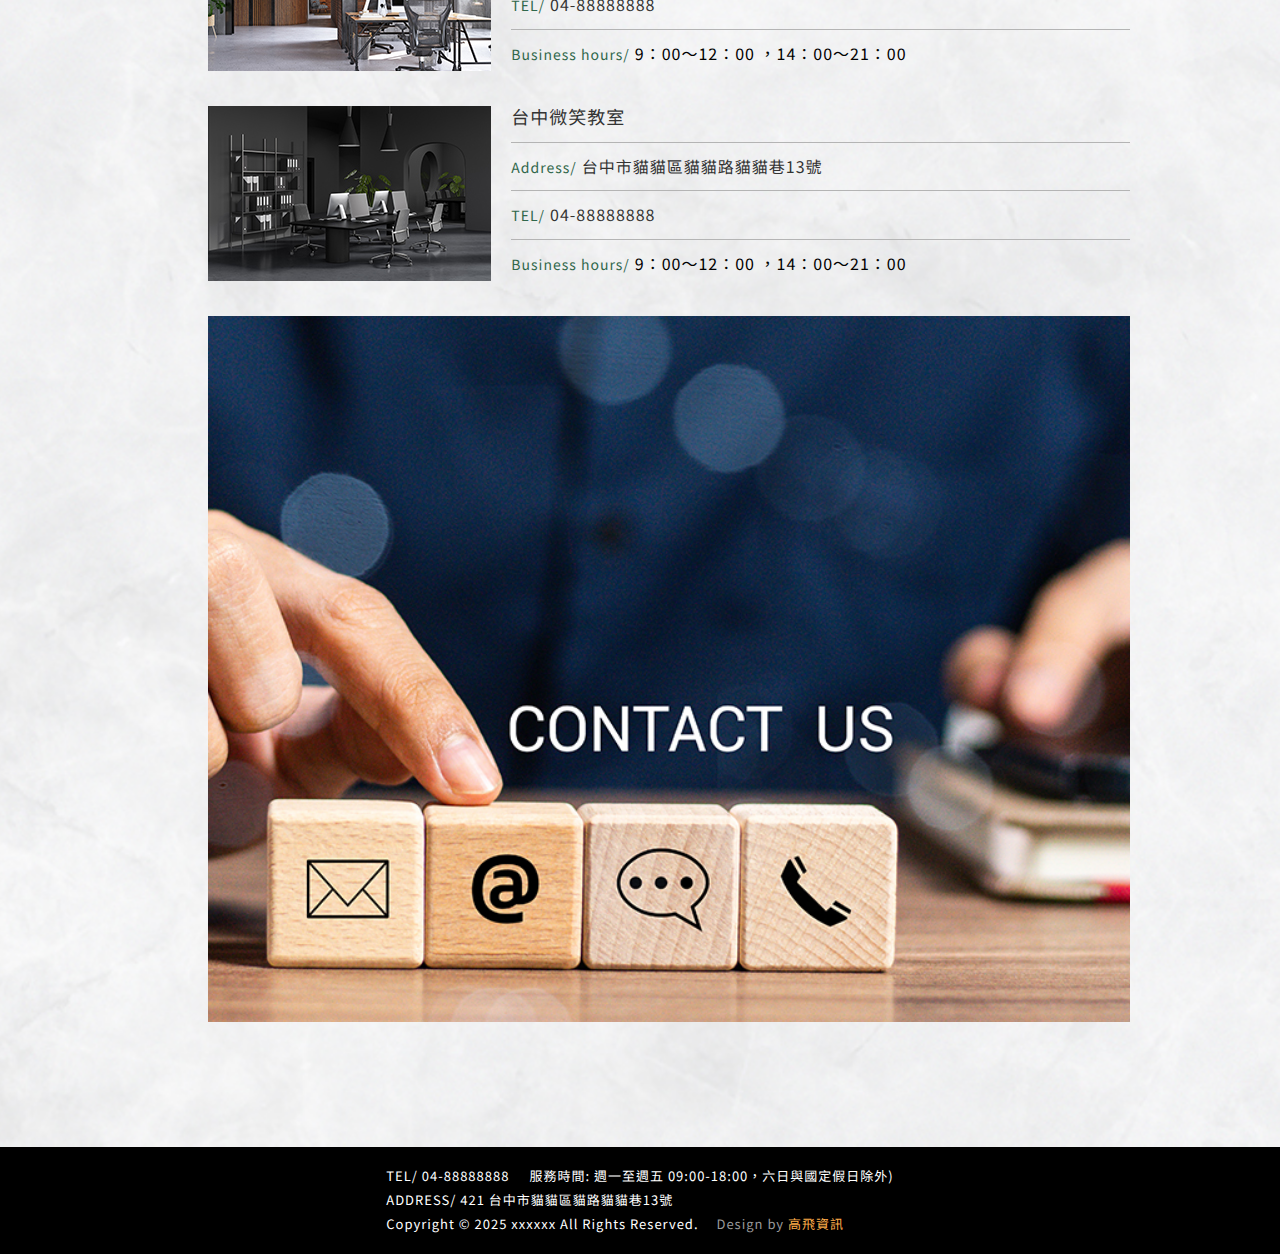
==== commit e181e774: "deploy on 2025-02-18 18:40:14" ====
--- a/index.html
+++ b/index.html
@@ -1332,7 +1332,9 @@
           <li class="ft-list__item">TEL/ <a href="tel:+04-88888888">04-88888888</a></li>
           <li class="ft-list__item">服務時間: 週一至週五 09:00-18:00，六日與國定假日除外)</li>
           <li class="ft-list__item">ADDRESS/ <a href="http://" target="_blank" rel="noopener noreferrer"> 421 台中市貓貓區貓路貓貓巷13號</a></li>
-          <li class="ft-list__item ft-list__item--copyright">Copyright © 2025 xxxxxx  All Rights Reserved.<span>Design by </span><a href="http://" target="_blank" rel="noopener noreferrer"> 高飛資訊</a></li>
+          <li class="ft-list__item ft-list__item--copyright">Copyright © 2025 xxxxxx  All Rights Reserved.
+            <div class="el-name"><span>Design by </span><a href="http://" target="_blank" rel="noopener noreferrer"> 高飛資訊</a></div>
+          </li>
         </ul>
       </div>
       <div class="ft-cookie">
--- a/styles/style.css
+++ b/styles/style.css
@@ -1793,6 +1793,11 @@
   -webkit-backdrop-filter: blur(0);
           backdrop-filter: blur(0);
 }
+@media all and (max-width: 600px) {
+  .c-lbx__ctr {
+    width: 90%;
+  }
+}
 
 .c-page {
   width: 100%;
@@ -1979,6 +1984,94 @@
   max-width: 1570px;
 }
 
+.u-d\:type, .u-d-type {
+  display: type;
+}
+.u-d\:none, .u-d\:hide, .u-d\:hidden, .u-d-none, .u-d-hide, .u-d-hidden {
+  display: none;
+}
+.u-d\:flex, .u-d-flex {
+  display: -ms-flexbox;
+  display: -webkit-box;
+  display: flex;
+}
+.u-d\:grid, .u-d-grid {
+  display: grid;
+}
+.u-d\:inline, .u-d-inline {
+  display: inline;
+}
+.u-d\:block, .u-d-block {
+  display: block;
+}
+.u-d\:table, .u-d-table {
+  display: table;
+}
+.u-d\:contents, .u-d-contents {
+  display: contents;
+}
+.u-d\:inline-block, .u-d-inline-block {
+  display: inline-block;
+}
+.u-d\:inline-flex, .u-d-inline-flex {
+  display: -ms-inline-flexbox;
+  display: -webkit-inline-box;
+  display: inline-flex;
+}
+.u-d\:inline-grid, .u-d-inline-grid {
+  display: inline-grid;
+}
+.u-d\:inline-table, .u-d-inline-table {
+  display: inline-table;
+}
+.u-d\:table-cell, .u-d-table-cell {
+  display: table-cell;
+}
+.u-d\:table-caption, .u-d-table-caption {
+  display: table-caption;
+}
+.u-d\:flow-root, .u-d-flow-root {
+  display: flow-root;
+}
+.u-d\:list-item, .u-d-list-item {
+  display: list-item;
+}
+.u-d\:table-row, .u-d-table-row {
+  display: table-row;
+}
+.u-d\:table-column, .u-d-table-column {
+  display: table-column;
+}
+.u-d\:table-row-group, .u-d-table-row-group {
+  display: table-row-group;
+}
+.u-d\:table-column-group, .u-d-table-column-group {
+  display: table-column-group;
+}
+.u-d\:table-header-group, .u-d-table-header-grou {
+  display: table-header-group;
+}
+.u-d\:table-footer-group, .u-d-table-footer-group {
+  display: table-footer-group;
+}
+.u\:show, .u-show {
+  display: initial;
+}
+.u\:hide, .u-hide {
+  display: none !important;
+}
+
+@media all and (max-width: 1366px) {
+  .u-show\:pc, .u-show-pc, .u-display\:pc, .u-display-pc, .u-d\:pc, .u-d-pc {
+    display: none !important;
+  }
+}
+@media all and (min-width: 1367px) {
+  .u-show\:mobile, .u-show-mobile, .u-display\:mobile, .u-display-mobile, .u-d\:mobile, .u-d-mobile {
+    display: none !important;
+  }
+}
+
 .u-t\:hide, .u-text\:hide, .u-t-hide, .u-text-hide {
   position: absolute;
   clip: rect(1px, 1px, 1px, 1px);
@@ -2051,6 +2144,10 @@
   border-radius: 100%;
   background: #000;
   position: relative;
+  -webkit-transition: all 0.5s;
+  transition: all 0.5s;
+  -webkit-transition-timing-function: ease, step-start, cubic-bezier(0.1, 0.7, 1, 0.1);
+          transition-timing-function: ease, step-start, cubic-bezier(0.1, 0.7, 1, 0.1);
 }
 .c-btn-lbx-close::before, .c-btn-lbx-close::after {
   content: "";
@@ -2071,6 +2168,11 @@
   -webkit-transform: rotate(-45deg);
       -ms-transform: rotate(-45deg);
           transform: rotate(-45deg);
+}
+@media all and (min-width: 1367px) {
+  .c-btn-lbx-close:hover {
+    background: #E87F00;
+  }
 }
 
 .c-btn-img-arrow-left, .c-btn-img-arrow-right {
@@ -2585,6 +2687,20 @@
   padding-top: 9px;
   padding-bottom: 8px;
   font-size: 14px;
+  -webkit-transition: all 0.5s;
+  transition: all 0.5s;
+  -webkit-transition-timing-function: ease, step-start, cubic-bezier(0.1, 0.7, 1, 0.1);
+          transition-timing-function: ease, step-start, cubic-bezier(0.1, 0.7, 1, 0.1);
+}
+@media all and (min-width: 1367px) {
+  .c-btn-lbx-recruitment:hover {
+    background: #E87F00;
+  }
+}
+@media all and (max-width: 1366px) {
+  .c-btn-lbx-recruitment {
+    width: 50px;
+  }
 }
 
 /* Card */
@@ -2987,6 +3103,11 @@
 .c-crd-idx-contact .c-crd__item span:last-child {
   color: #000;
 }
+@media all and (min-width: 1367px) {
+  .c-crd-idx-contact a:hover {
+    color: #e87f00;
+  }
+}
 @media all and (max-width: 1280px) {
   .c-crd-idx-contact {
     gap: 20px;
@@ -3057,6 +3178,8 @@
   background: #bdbdbd;
   font-family: "Playfair Display", "Noto Sans TC", Arial, "Microsoft JhengHei", sans-serif;
   padding: 10px 15px;
+  -ms-flex-item-align: stretch;
+      align-self: stretch;
 }
 .c-lbx-sale .lbx-headline__label {
   font-size: 1.25rem;
@@ -3068,7 +3191,7 @@
   margin-bottom: 2.0833333333vw;
 }
 .c-lbx-sale .lbx-view__img {
-  max-width: 480px;
+  max-width: 25vw;
   margin-left: auto;
   margin-right: auto;
 }
@@ -3076,7 +3199,7 @@
   padding-bottom: 102.0833333333%;
 }
 .c-lbx-sale .lbx-description {
-  max-height: calc(100% - 68px - 20px - 59.6107055961% - 2.0833333333vw - 40px);
+  max-height: calc(100% - 68px - 20px - 25.5208333333vw - 2.0833333333vw);
   padding-bottom: 5px;
 }
 .c-lbx-sale .lbx-description::-webkit-scrollbar {
@@ -3091,6 +3214,20 @@
 .c-lbx-sale .lbx-description::-webkit-scrollbar-thumb {
   background: #7B7B7B;
   border-radius: 100px;
+}
+.c-lbx-sale .lbx-headline__time {
+  font-size: 18px;
+}
+.c-lbx-sale .lbx-headline__label {
+  font-size: 18px;
+}
+@media all and (max-width: 768px) {
+  .c-lbx-sale .lbx-view__img {
+    max-width: 39.0625vw;
+  }
+  .c-lbx-sale .lbx-description {
+    max-height: calc(100% - 68px - 20px - 39.84375vw - 2.0833333333vw);
+  }
 }
 
 .c-lbx-recruitment .lbx-tool {
@@ -3171,7 +3308,7 @@
 }
 .c-lbx-recruitment .lbx-content {
   height: 100%;
-  max-height: calc(100% - 76px);
+  max-height: calc(100% - 76px - 2.6041666667vw);
 }
 .c-lbx-recruitment .lbx-content::-webkit-scrollbar {
   width: 5px;
@@ -3203,6 +3340,17 @@
   display: none;
   border-top: 2px solid #fff;
   padding: 16px 1.5625vw 25px;
+}
+@media all and (max-width: 1366px) {
+  .c-lbx-recruitment .lbx-row__item:nth-child(2) {
+    width: 21.7948717949%;
+  }
+  .c-lbx-recruitment .lbx-row__item:nth-child(4) {
+    width: 23.0769230769%;
+  }
+  .c-lbx-recruitment .lbx-headline {
+    font-size: 12px;
+  }
 }
 
 .c-lbx-news .lbx-content {
@@ -3237,7 +3385,7 @@
   width: 100%;
 }
 .c-lbx-news .lbx-pic + .lbx-headline {
-  max-width: 57.0588235294%;
+  max-width: calc(100% - 40% - 25px);
 }
 .c-lbx-news .lbx-headline {
   float: left;
@@ -3280,6 +3428,25 @@
 .c-lbx-news .lbx-headline .l-edit {
   display: inline-block;
 }
+@media all and (max-width: 1366px) {
+  .c-lbx-news .lbx-content {
+    width: 100%;
+    padding-left: 30px;
+    padding-right: 30px;
+  }
+  .c-lbx-news .lbx-pic + .lbx-headline {
+    max-width: 100%;
+  }
+  .c-lbx-news .lbx-headline {
+    clear: both;
+  }
+  .c-lbx-news .lbx-headline__time {
+    font-size: 18px;
+  }
+  .c-lbx-news .lbx-headline__label {
+    font-size: 18px;
+  }
+}
 
 .c-lbx-photo .lbx-tool {
   margin-bottom: 5px;
@@ -3351,6 +3518,16 @@
   padding-left: 35px;
   padding-right: 35px;
 }
+@media all and (max-width: 768px) {
+  .c-lbx-photo .lbx-view {
+    padding-left: 30px;
+    padding-right: 30px;
+  }
+  .c-lbx-photo .btn-group {
+    padding-left: 30px;
+    padding-right: 30px;
+  }
+}
 
 .c-lbx-video .lbx-tool {
   margin-bottom: 20px;
@@ -3371,7 +3548,7 @@
 .c-lbx-video .lbx-description {
   color: #2b2b2b;
   line-height: 2.25;
-  max-height: calc(100% - 55px - 20px - 56.25% - 25px - 30px);
+  max-height: calc(100% - 55px - 20px - 24.5833333333vw - 25px - 30px);
 }
 .c-lbx-video .lbx-description::-webkit-scrollbar {
   width: 5px;
@@ -3434,6 +3611,24 @@
 .c-lbx-privacy .text-content::-webkit-scrollbar-thumb {
   background: #7B7B7B;
   border-radius: 100px;
+}
+@media all and (max-width: 1600px) {
+  .c-lbx-privacy .title__cht {
+    font-size: 28px;
+  }
+}
+@media all and (max-width: 1366px) {
+  .c-lbx-privacy .title__cht {
+    font-size: 26px;
+  }
+}
+@media all and (max-width: 600px) {
+  .c-lbx-privacy .title__cht {
+    font-size: 22px;
+  }
+  .c-lbx-privacy .title__eng {
+    font-size: 18px;
+  }
 }
 
 /* include /////////////////////////////////// */
@@ -3782,6 +3977,17 @@
   -webkit-transition-timing-function: ease, step-start, cubic-bezier(0.1, 0.7, 1, 0.1);
           transition-timing-function: ease, step-start, cubic-bezier(0.1, 0.7, 1, 0.1);
 }
+@media all and (min-width: 1367px) {
+  .hd-toggle:hover .hd-toggle__bar::before {
+    background: #E87F00;
+  }
+  .hd-toggle:hover .hd-toggle__bar span {
+    background: #E87F00;
+  }
+  .hd-toggle:hover .hd-toggle__label {
+    color: #E87F00;
+  }
+}
 
 .menu {
   position: fixed;
@@ -3862,11 +4068,20 @@
   font-size: 1.125rem;
   color: #050505;
   margin-bottom: 1px;
+  -webkit-transition: all 0.5s;
+  transition: all 0.5s;
+  -webkit-transition-timing-function: ease, step-start, cubic-bezier(0.1, 0.7, 1, 0.1);
+          transition-timing-function: ease, step-start, cubic-bezier(0.1, 0.7, 1, 0.1);
 }
 .menu-list__link .el-eng {
   font-size: 1.25rem;
   font-family: "Playfair Display", "Noto Sans TC", Arial, "Microsoft JhengHei", sans-serif;
   color: #e87f00;
+}
+@media all and (min-width: 1367px) {
+  .menu-list__link:hover .el-tw {
+    color: #e87f00;
+  }
 }
 
 .menu-community {
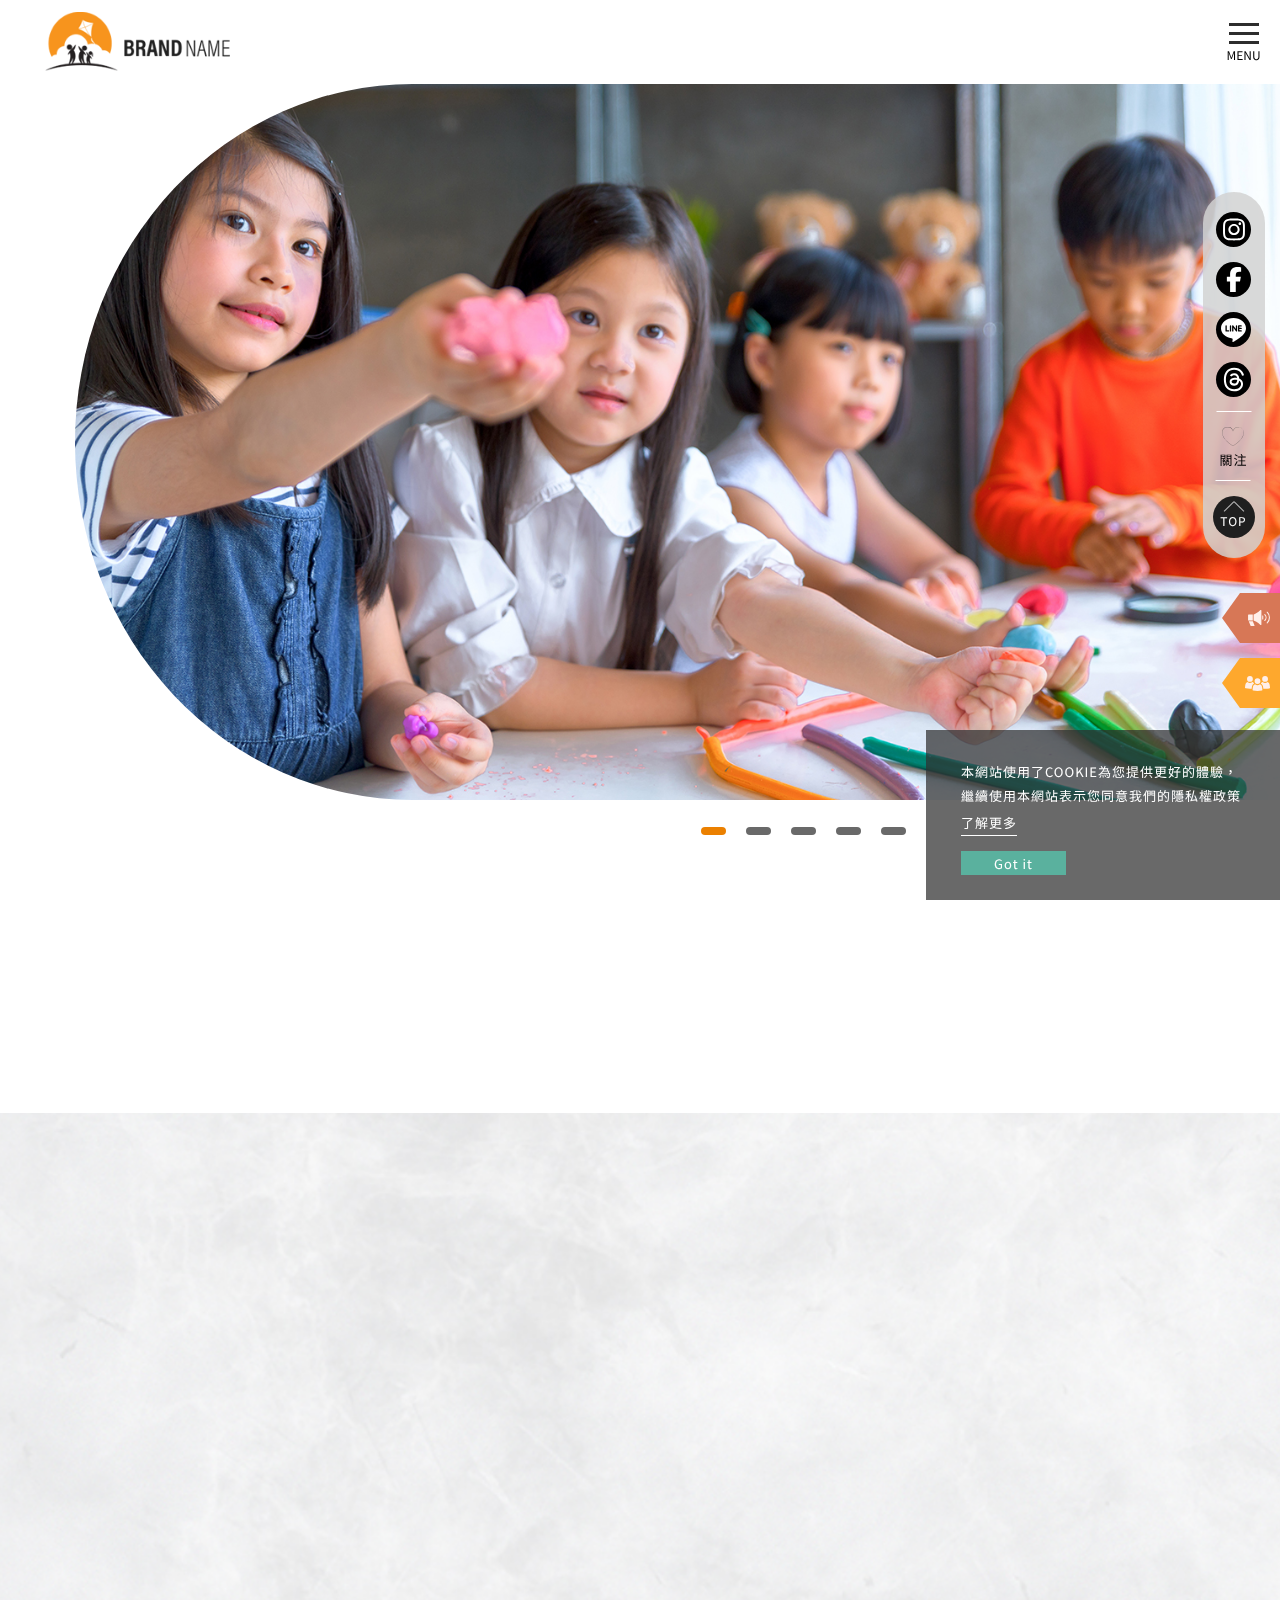
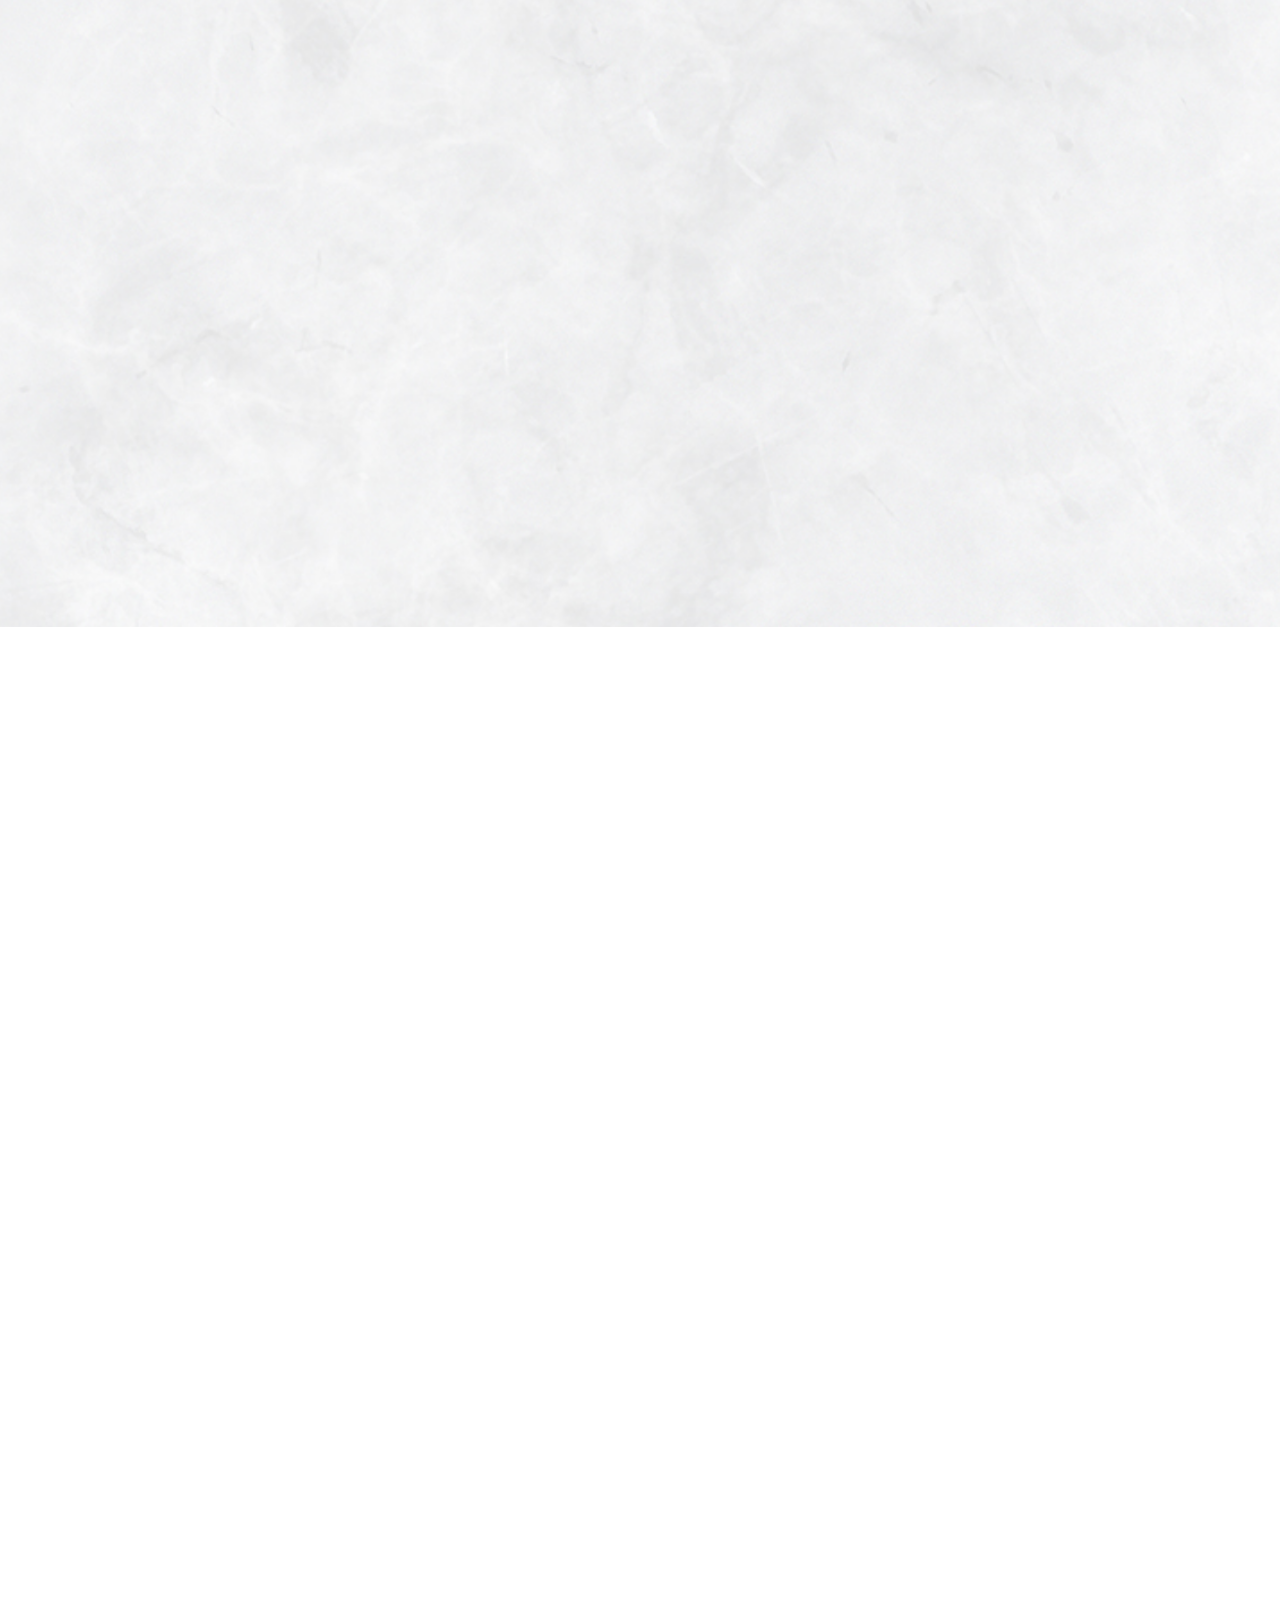
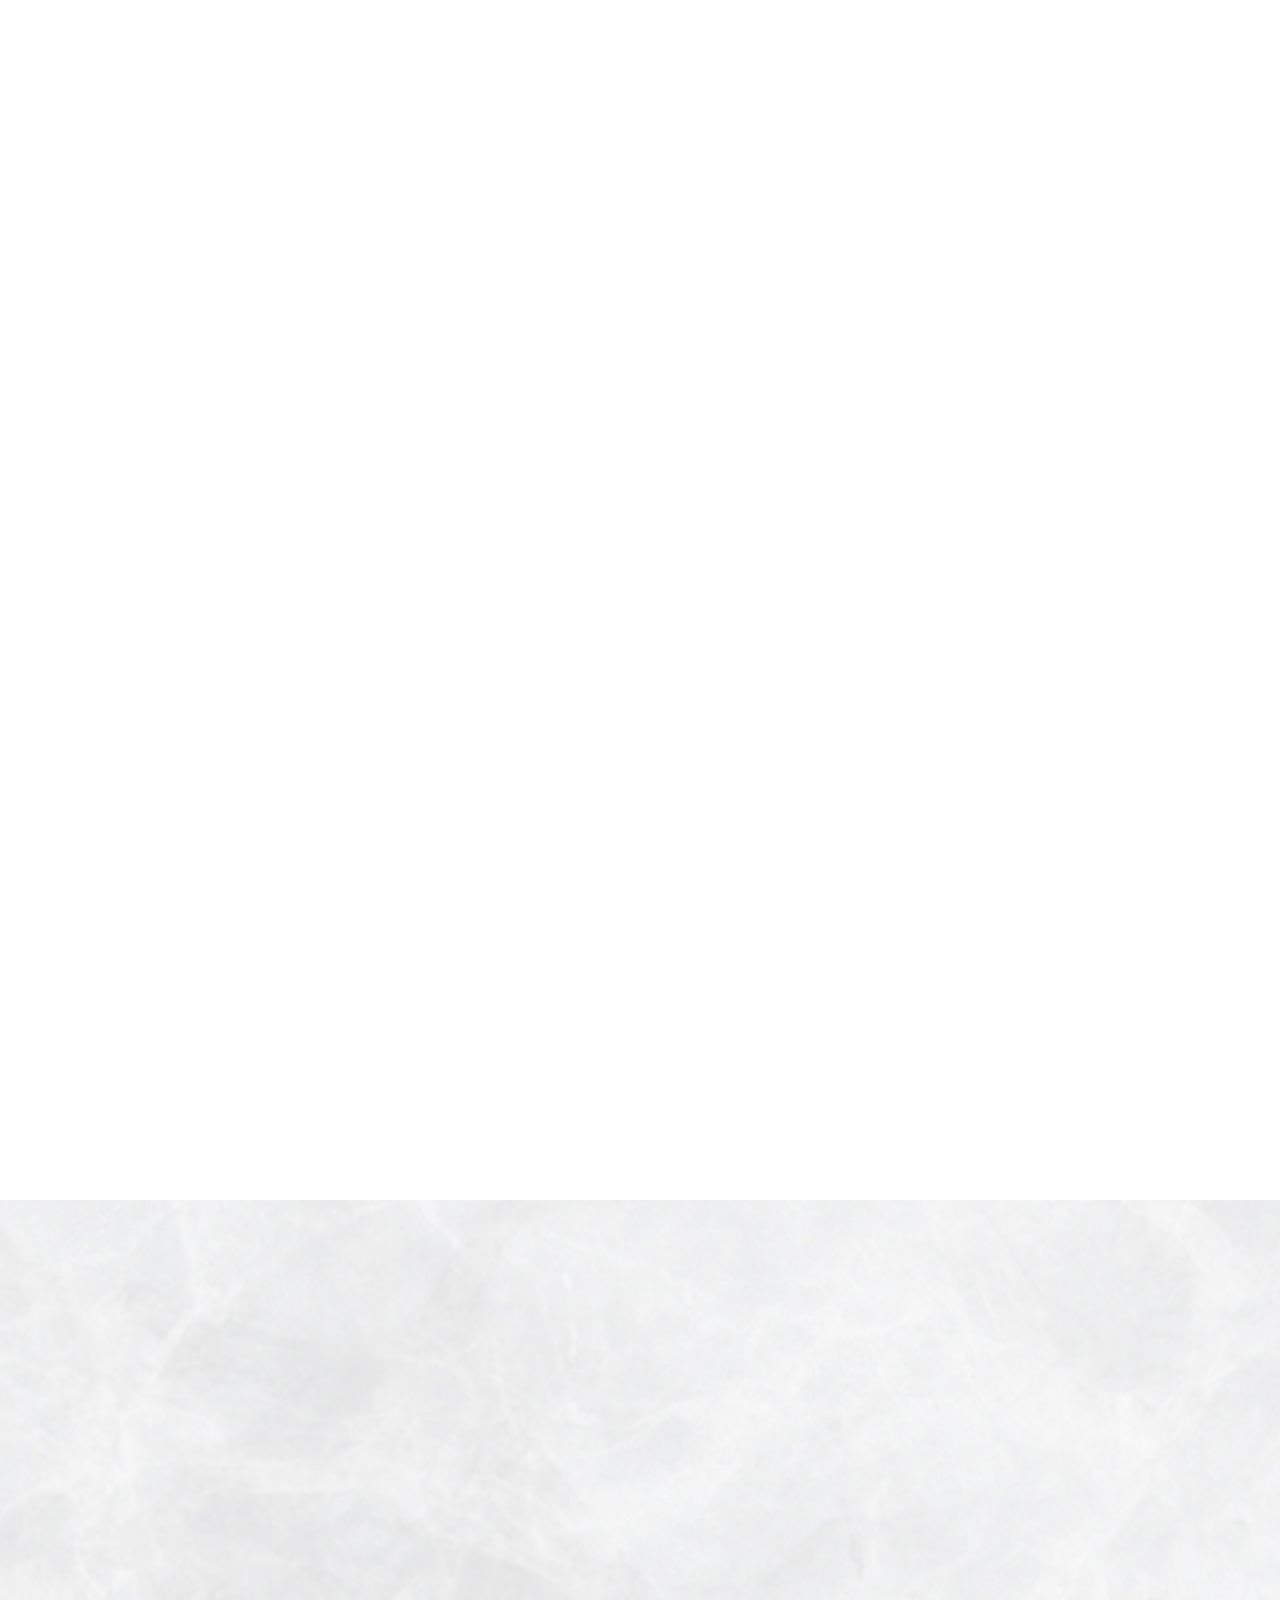
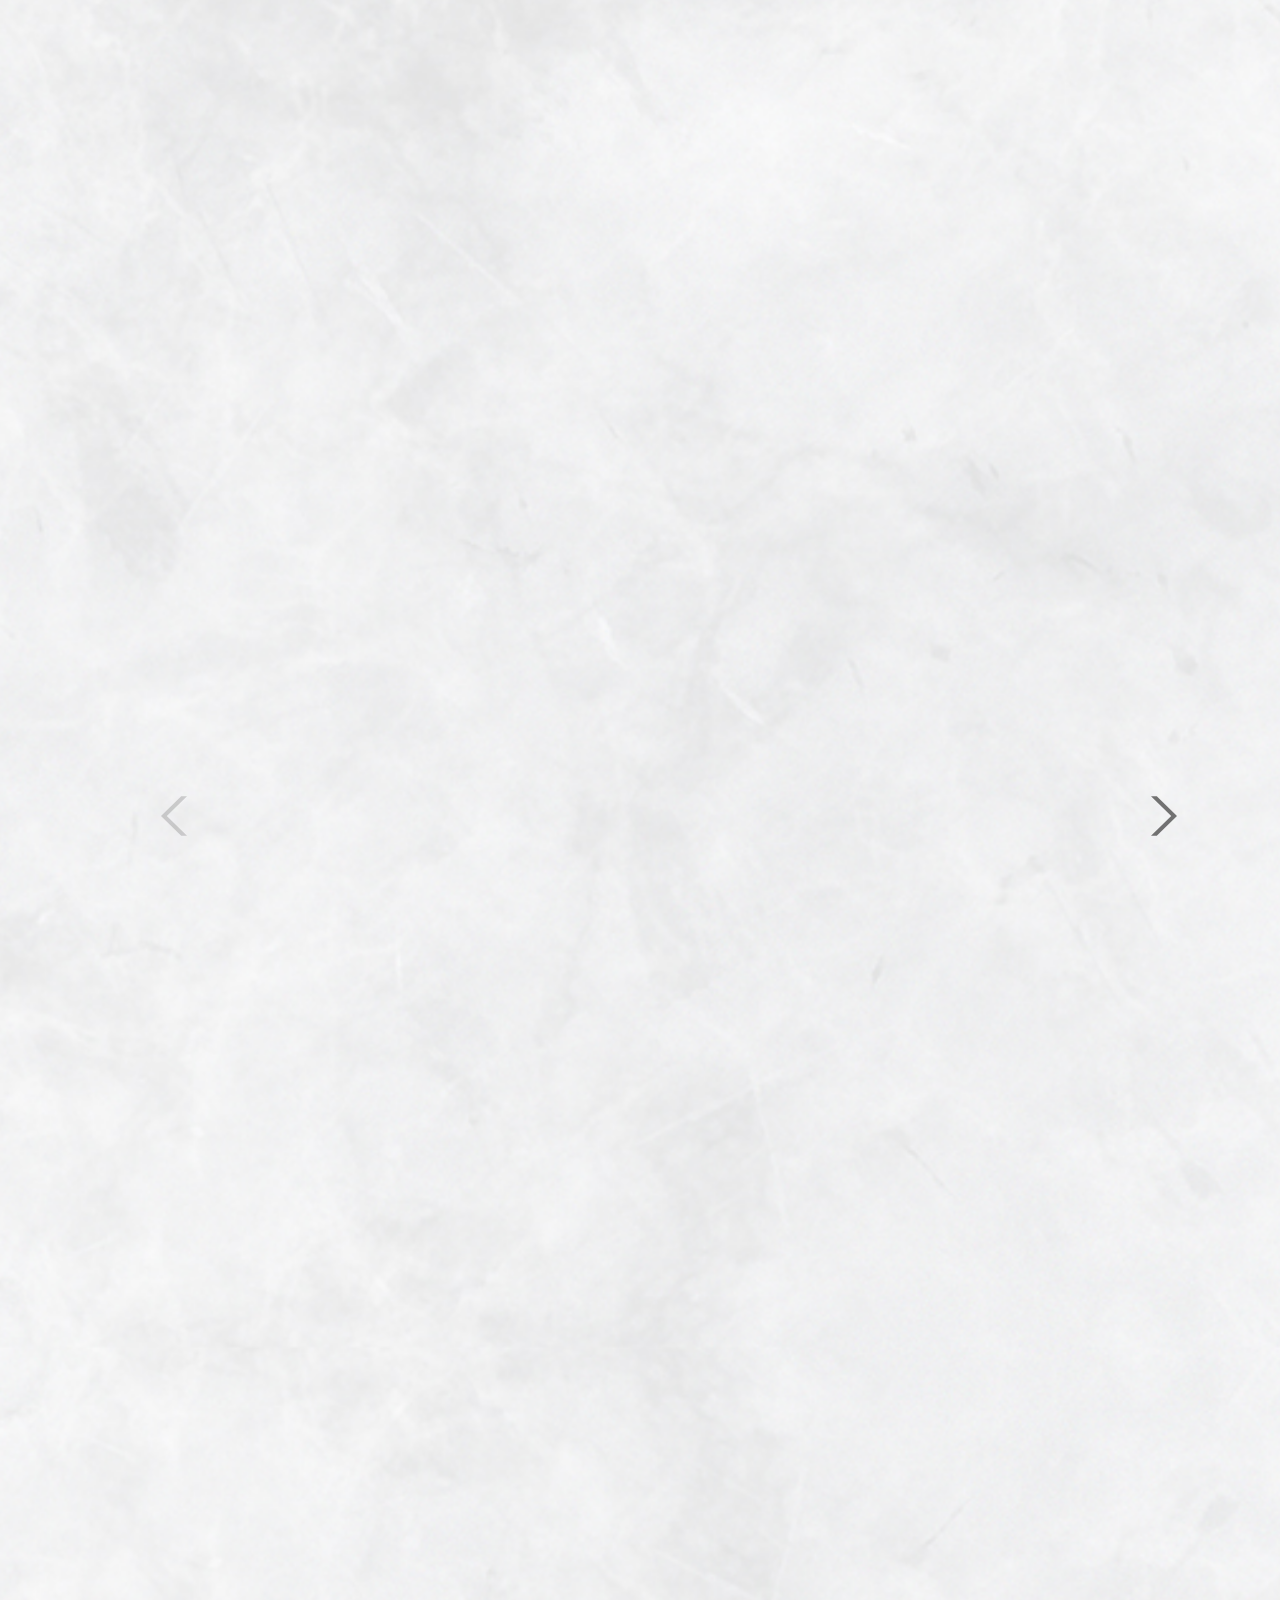
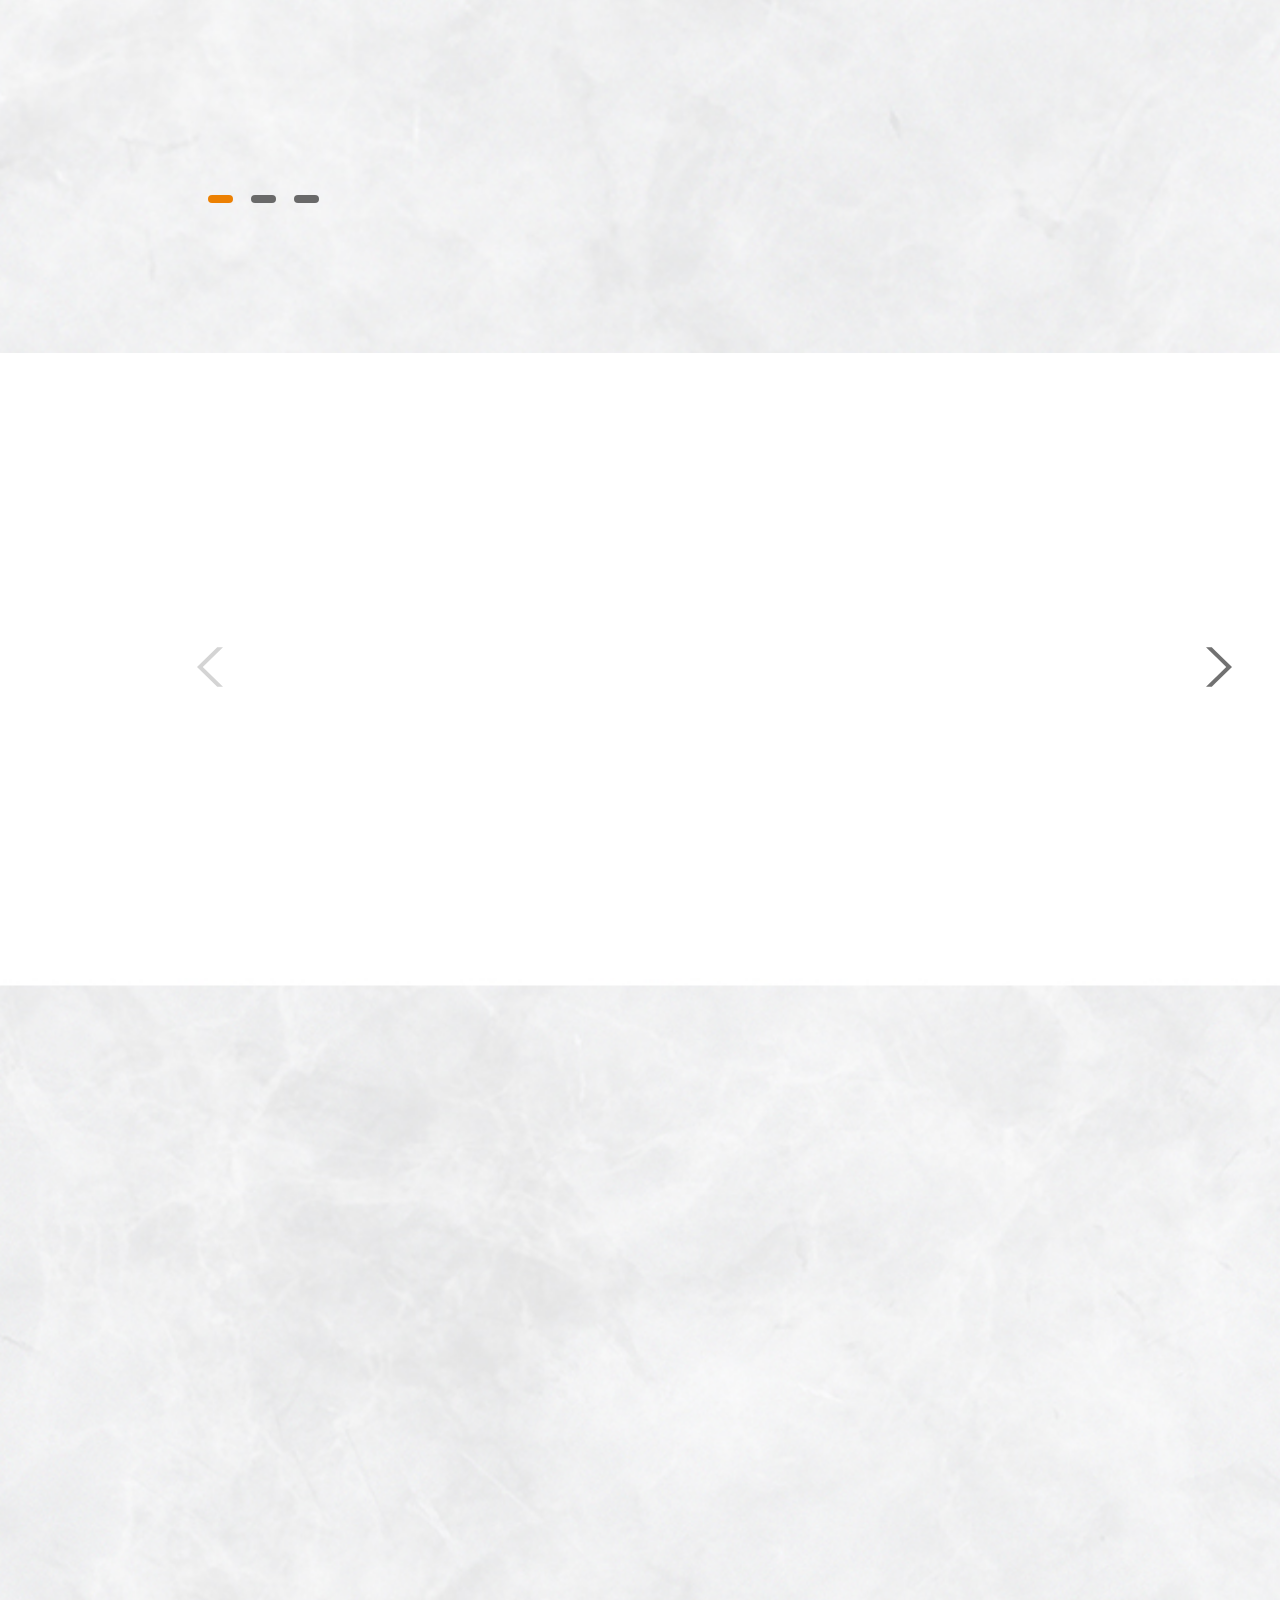
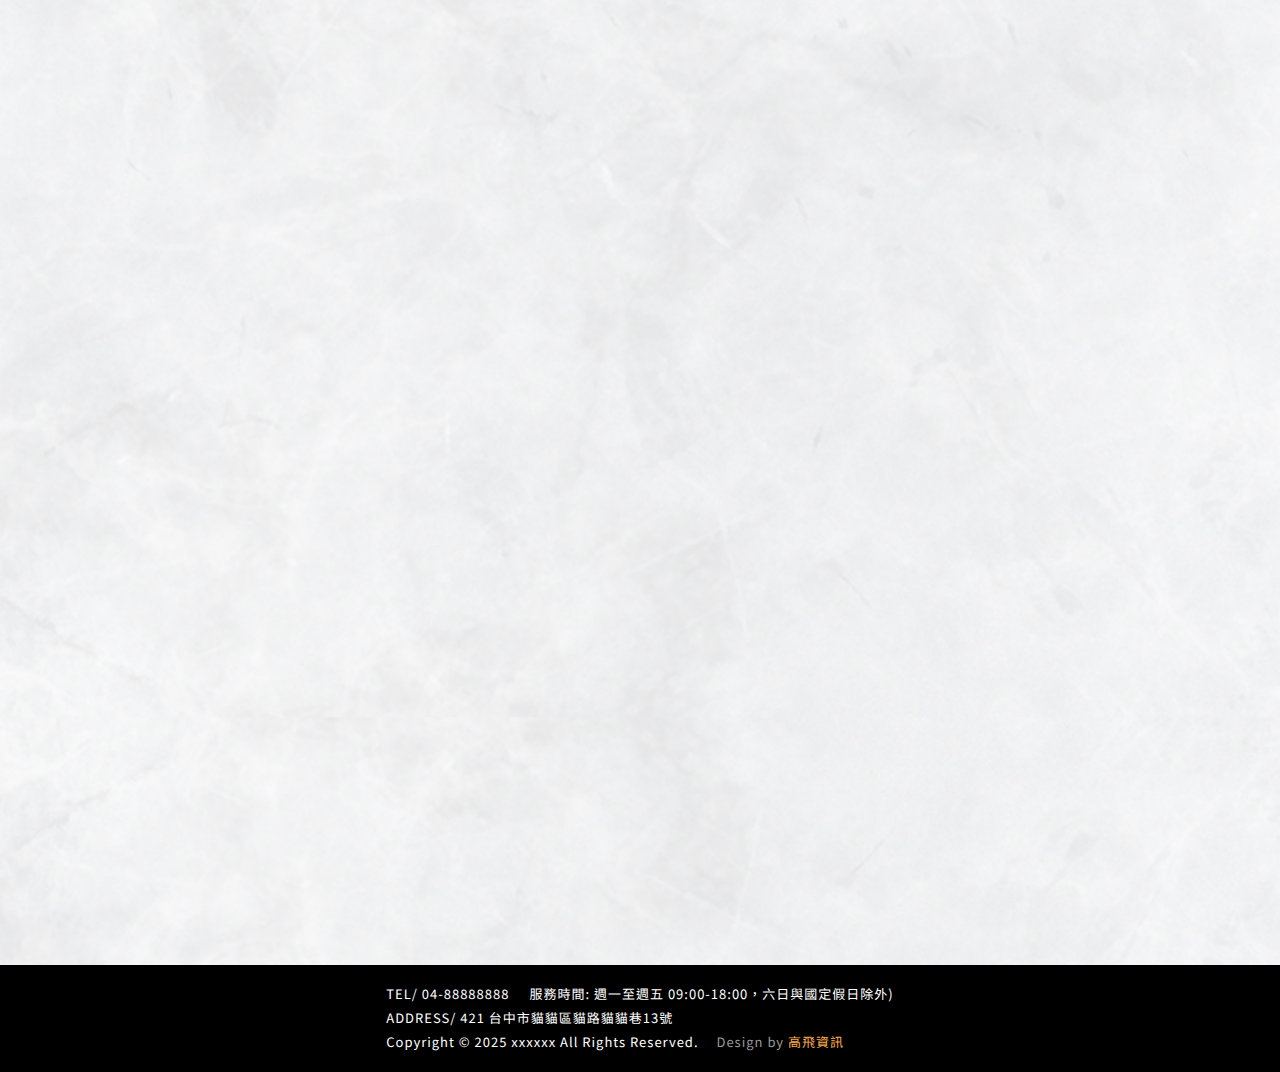
==== commit 73f0d7a1: "deploy on 2025-02-23 23:29:04" ====
--- a/index.html
+++ b/index.html
@@ -37,45 +37,53 @@
       </div>
       <div class="el-mask"></div>
     </header>
-    <div class="hd-tools">
-      <div class="hd-toolbar">
-        <ul class="hd-community">
-          <li class="hd-community__item"><a class="hd-community__link"><span class="icon-instagram"></span></a></li>
-          <li class="hd-community__item"><a class="hd-community__link"><span class="icon-facebook"></span></a></li>
-          <li class="hd-community__item"><a class="hd-community__link"><span class="icon-line"></span></a></li>
-          <li class="hd-community__item"><a class="hd-community__link"><span class="icon-threads"></span></a></li>
+    <ul class="c-toolbar">
+      <li class="c-toolbar__item is-list">
+        <ul class="toolbar-community">
+          <li class="toolbar-community__item"><a class="toolbar-community__link"><span class="icon-instagram"></span></a></li>
+          <li class="toolbar-community__item"><a class="toolbar-community__link"><span class="icon-facebook"></span></a></li>
+          <li class="toolbar-community__item"><a class="toolbar-community__link"><span class="icon-line"></span></a></li>
+          <li class="toolbar-community__item"><a class="toolbar-community__link"><span class="icon-threads"></span></a></li>
         </ul>
+        <div class="toolbar-focus">
+          <div class="c-btn-toolbar-focus">
+            <div class="c-btn__icon"></div>
+            <div class="c-btn__label">關注</div>
+          </div>
+        </div>
         <div class="btn-group">
           <div class="c-btn-gotop js-gotop">
             <div class="c-btn__icon"></div>
             <div class="c-btn__name">TOP</div>
           </div>
         </div>
-      </div>
-      <div class="hd-tool-info">
-        <div class="hd-tool-info__item">
-          <div class="c-btn-tool-info is-discount js-fetch-open" data-page="sale.html" data-class="c-lbx-sale">
-            <div class="c-btn__icon"></div>
-            <div class="c-btn__lable">優惠資訊</div>
+      </li>
+      <li class="c-toolbar__item is-label">
+        <div class="toolbar-label">
+          <div class="toolbar-label__item">
+            <div class="c-btn-toolbar-label is-discount js-fetch-open" data-page="sale.html" data-class="c-lbx-sale">
+              <div class="c-btn__icon"></div>
+              <div class="c-btn__label">廣告訊息</div>
+            </div>
+          </div>
+          <div class="toolbar-label__item">
+            <div class="c-btn-toolbar-label is-recruitment js-fetch-open" data-page="recruitment.html" data-class="c-lbx-recruitment">
+              <div class="c-btn__icon"></div>
+              <div class="c-btn__label">招募訊息</div>
+            </div>
           </div>
         </div>
-        <div class="hd-tool-info__item">
-          <div class="c-btn-tool-info is-recruitment js-fetch-open" data-page="recruitment.html" data-class="c-lbx-recruitment">
-            <div class="c-btn__icon"></div>
-            <div class="c-btn__lable">徵才資訊</div>
-          </div>
-        </div>
-      </div>
-    </div>
+      </li>
+    </ul>
     <div class="l-wp-main">
       <div class="c-logo"><a class="c-logo__img" href="index.html"><img class="el-logo" src="./img/base/header/logo.png" alt=""></a></div>
       <section class="c-bn-index">
         <div class="c-bn__inner">
-          <div class="inner"><img class="el-logo" src="./img/base/header/logo.png" alt="">
-            <h2 class="el-title u-style-none">Your Pathway to Academic Success!</h2>
-            <h3 class="el-subtitle u-style-none">加入我們‧開創未來</h3>
-            <p class="el-text">我們致力於幫助每位學生發揮潛力，突破學習障礙，無論是學科成績提升、語言能力加強，還是全面素質的培養。我們提供高質量的個性化教學，讓每個學生都能在自己的學習旅程中取得最好的成果。</p>
-            <div class="btn-group">
+          <div class="inner"><img class="el-logo" src="./img/base/header/logo.png" alt="" data-aos="fade-up">
+            <h2 class="el-title u-style-none" data-aos="fade-up">Your Pathway to Academic Success!</h2>
+            <h3 class="el-subtitle u-style-none" data-aos="fade-up">加入我們‧開創未來</h3>
+            <p class="el-text" data-aos="fade-up">我們致力於幫助每位學生發揮潛力，突破學習障礙，無論是學科成績提升、語言能力加強，還是全面素質的培養。我們提供高質量的個性化教學，讓每個學生都能在自己的學習旅程中取得最好的成果。</p>
+            <div class="btn-group" data-aos="fade-up">
               <div class="c-btn-bn-contact">
                 <div class="c-btn__label">立即聯絡</div>
                 <div class="c-btn__icon"></div>
@@ -83,7 +91,7 @@
             </div>
           </div>
         </div>
-        <div class="c-bn__view js-swiper-index">
+        <div class="c-bn__view js-swiper-index" data-aos="fade-left">
           <div class="c-bn__content swiper-container">
             <div class="swiper-wrapper">
               <div class="swiper-slide">
@@ -115,11 +123,11 @@
       <section class="news" id="news">
         <div class="news-wp l-wp">
           <div class="c-headline">
-            <div class="c-headline__cht">最新消息</div>
-            <div class="c-headline__eng">Latest News</div>
+            <div class="c-headline__cht" data-aos="fade-down">最新消息</div>
+            <div class="c-headline__eng" data-aos="fade-down">Latest News</div>
           </div>
           <div class="c-section-ctr">
-            <div class="news-main">
+            <div class="news-main" data-aos="fade-right">
               <div class="c-crd-news-main js-fetch-open" data-page="news-detail.html" data-class="c-lbx-news">
                 <div class="c-crd__pic u-imgfix-cover"><img src="./img/base/index/news-main.jpg" alt="">
                   <div class="c-crd__time">
@@ -150,7 +158,7 @@
             </div>
             <div class="news-lists">
               <ul class="news-list u-style-none">
-                <li class="news-list__item">
+                <li class="news-list__item" data-aos="fade-up" data-aos-delay="100">
                   <div class="c-crd-news-list js-fetch-open" data-page="news-detail.html" data-class="c-lbx-news">
                     <div class="c-crd__time">
                       <div class="c-crd__time-date">10/20</div>
@@ -163,7 +171,7 @@
                     </div>
                   </div>
                 </li>
-                <li class="news-list__item">
+                <li class="news-list__item" data-aos="fade-up" data-aos-delay="100">
                   <div class="c-crd-news-list js-fetch-open" data-page="news-detail.html" data-class="c-lbx-news">
                     <div class="c-crd__time">
                       <div class="c-crd__time-date">10/20</div>
@@ -176,7 +184,7 @@
                     </div>
                   </div>
                 </li>
-                <li class="news-list__item">
+                <li class="news-list__item" data-aos="fade-up" data-aos-delay="100">
                   <div class="c-crd-news-list js-fetch-open" data-page="news-detail.html" data-class="c-lbx-news">
                     <div class="c-crd__time">
                       <div class="c-crd__time-date">10/20</div>
@@ -198,19 +206,19 @@
         <div class="about-wp l-wp u-max-w-1570">
           <div class="about-main">
             <ul class="about-main__list u-style-none">
-              <li class="about-main__item">
+              <li class="about-main__item" data-aos="fade-up">
                 <div class="about-main__pic u-imgfix-cover"><img src="./img/base/index/abt-main-pic01.jpg" alt=""></div>
               </li>
-              <li class="about-main__item">
+              <li class="about-main__item" data-aos="fade-up">
                 <div class="about-main__pic u-imgfix-cover"><img src="./img/base/index/abt-main-pic02.jpg" alt=""></div>
               </li>
             </ul>
           </div>
           <div class="c-headline">
-            <div class="c-headline__cht">關於我們</div>
-            <div class="c-headline__eng">About Us</div>
-          </div>
-          <div class="about-info u-scroll-y">
+            <div class="c-headline__cht" data-aos="fade-down">關於我們</div>
+            <div class="c-headline__eng" data-aos="fade-down">About Us</div>
+          </div>
+          <div class="about-info u-scroll-y" data-aos="fade-up">
             <div class="row">
               <div class="col-12">
                 <h3 class="about-info__title u-style-none">在這裡，學習不再枯燥，進步從每一課開始</h3>
@@ -243,28 +251,28 @@
             </div>
           </div>
           <ul class="about-photos u-style-none">
-            <li class="about-photos__item">
+            <li class="about-photos__item" data-aos="fade-up">
               <div class="c-crd-abt-photo">
                 <div class="c-crd__pic u-imgfix-cover"><img src="./img/base/index/about-photo-pic01.jpg" alt=""></div>
                 <div class="c-crd__title">小班授課</div>
                 <div class="c-crd__description">關注每位學員，個人<br>化輔導，效果更佳！</div>
               </div>
             </li>
-            <li class="about-photos__item">
+            <li class="about-photos__item" data-aos="fade-up">
               <div class="c-crd-abt-photo">
                 <div class="c-crd__pic u-imgfix-cover"><img src="./img/base/index/about-photo-pic02.jpg" alt=""></div>
                 <div class="c-crd__title">經驗豐富</div>
                 <div class="c-crd__description">精選教師，專業且耐心</div>
               </div>
             </li>
-            <li class="about-photos__item">
+            <li class="about-photos__item" data-aos="fade-up">
               <div class="c-crd-abt-photo">
                 <div class="c-crd__pic u-imgfix-cover"><img src="./img/base/index/about-photo-pic03.jpg" alt=""></div>
                 <div class="c-crd__title">彈性的上課時間</div>
                 <div class="c-crd__description">讓您輕鬆安排學習與生活</div>
               </div>
             </li>
-            <li class="about-photos__item">
+            <li class="about-photos__item" data-aos="fade-up">
               <div class="c-crd-abt-photo">
                 <div class="c-crd__pic u-imgfix-cover"><img src="./img/base/index/about-photo-pic04.jpg" alt=""></div>
                 <div class="c-crd__title">科學的學習方法</div>
@@ -277,8 +285,8 @@
       <section class="photo" id="photo">
         <div class="photo-wp l-wp">
           <div class="c-headline">
-            <div class="c-headline__cht">相片集</div>
-            <div class="c-headline__eng">Photo Book</div>
+            <div class="c-headline__cht" data-aos="fade-down">相片集</div>
+            <div class="c-headline__eng" data-aos="fade-down">Photo Book</div>
           </div>
           <div class="photo-content">
             <div class="c-tab-switch">
@@ -293,9 +301,9 @@
                   <div class="c-btn-lbx-close js-close"></div>
                 </div>
                 <ul class="c-tab u-style-none"> 
-                  <li class="tab__item"><a class="c-btn-tab" href="#tab1"><span class="c-btn__label">成果發表</span></a></li>
-                  <li class="tab__item"><a class="c-btn-tab" href="#tab2"><span class="c-btn__label">課程花絮</span></a></li>
-                  <li class="tab__item"><a class="c-btn-tab" href="#tab3"><span class="c-btn__label">環境設備</span></a></li>
+                  <li class="tab__item" data-aos="fade-up"><a class="c-btn-tab" href="#tab1"><span class="c-btn__label">成果發表</span></a></li>
+                  <li class="tab__item" data-aos="fade-up"><a class="c-btn-tab" href="#tab2"><span class="c-btn__label">課程花絮</span></a></li>
+                  <li class="tab__item" data-aos="fade-up"><a class="c-btn-tab" href="#tab3"><span class="c-btn__label">環境設備</span></a></li>
                 </ul>
               </div>
               <div class="c-tab-switch__mask js-close"></div>
@@ -307,91 +315,91 @@
                     <div class="swiper-slide">
                       <div class="photo-gallery__content">
                         <ul class="photo-gallery__list u-style-none">
-                          <li class="photo-gallery__item">
+                          <li class="photo-gallery__item" data-aos="zoom-out">
                             <div class="el-pic u-imgfix-cover js-fetch-open" data-page="photo-detail.html" data-class="c-lbx-photo"><img src="./img/base/index/photo-pic01.png" alt="">
                               <div class="el-pic__view">
                                 <div class="el-pic__btn">View</div>
                               </div>
                             </div>
                           </li>
-                          <li class="photo-gallery__item">
+                          <li class="photo-gallery__item" data-aos="zoom-out">
                             <div class="el-pic u-imgfix-cover js-fetch-open" data-page="photo-detail.html" data-class="c-lbx-photo"><img src="./img/base/index/photo-pic02.png" alt="">
                               <div class="el-pic__view">
                                 <div class="el-pic__btn">View</div>
                               </div>
                             </div>
                           </li>
-                          <li class="photo-gallery__item">
+                          <li class="photo-gallery__item" data-aos="zoom-out">
                             <div class="el-pic u-imgfix-cover js-fetch-open" data-page="photo-detail.html" data-class="c-lbx-photo"><img src="./img/base/index/photo-pic03.png" alt="">
                               <div class="el-pic__view">
                                 <div class="el-pic__btn">View</div>
                               </div>
                             </div>
                           </li>
-                          <li class="photo-gallery__item">
+                          <li class="photo-gallery__item" data-aos="zoom-out">
                             <div class="el-pic u-imgfix-cover js-fetch-open" data-page="photo-detail.html" data-class="c-lbx-photo"><img src="./img/base/index/photo-pic04.png" alt="">
                               <div class="el-pic__view">
                                 <div class="el-pic__btn">View</div>
                               </div>
                             </div>
                           </li>
-                          <li class="photo-gallery__item">
+                          <li class="photo-gallery__item" data-aos="zoom-out">
                             <div class="el-pic u-imgfix-cover js-fetch-open" data-page="photo-detail.html" data-class="c-lbx-photo"><img src="./img/base/index/photo-pic05.png" alt="">
                               <div class="el-pic__view">
                                 <div class="el-pic__btn">View</div>
                               </div>
                             </div>
                           </li>
-                          <li class="photo-gallery__item">
+                          <li class="photo-gallery__item" data-aos="zoom-out">
                             <div class="el-pic u-imgfix-cover js-fetch-open" data-page="photo-detail.html" data-class="c-lbx-photo"><img src="./img/base/index/photo-pic06.png" alt="">
                               <div class="el-pic__view">
                                 <div class="el-pic__btn">View</div>
                               </div>
                             </div>
                           </li>
-                          <li class="photo-gallery__item">
+                          <li class="photo-gallery__item" data-aos="zoom-out">
                             <div class="el-pic u-imgfix-cover js-fetch-open" data-page="photo-detail.html" data-class="c-lbx-photo"><img src="./img/base/index/photo-pic07.png" alt="">
                               <div class="el-pic__view">
                                 <div class="el-pic__btn">View</div>
                               </div>
                             </div>
                           </li>
-                          <li class="photo-gallery__item">
+                          <li class="photo-gallery__item" data-aos="zoom-out">
                             <div class="el-pic u-imgfix-cover js-fetch-open" data-page="photo-detail.html" data-class="c-lbx-photo"><img src="./img/base/index/photo-pic08.png" alt="">
                               <div class="el-pic__view">
                                 <div class="el-pic__btn">View</div>
                               </div>
                             </div>
                           </li>
-                          <li class="photo-gallery__item">
+                          <li class="photo-gallery__item" data-aos="zoom-out">
                             <div class="el-pic u-imgfix-cover js-fetch-open" data-page="photo-detail.html" data-class="c-lbx-photo"><img src="./img/base/index/photo-pic09.png" alt="">
                               <div class="el-pic__view">
                                 <div class="el-pic__btn">View</div>
                               </div>
                             </div>
                           </li>
-                          <li class="photo-gallery__item">
+                          <li class="photo-gallery__item" data-aos="zoom-out">
                             <div class="el-pic u-imgfix-cover js-fetch-open" data-page="photo-detail.html" data-class="c-lbx-photo"><img src="./img/base/index/photo-pic10.png" alt="">
                               <div class="el-pic__view">
                                 <div class="el-pic__btn">View</div>
                               </div>
                             </div>
                           </li>
-                          <li class="photo-gallery__item">
+                          <li class="photo-gallery__item" data-aos="zoom-out">
                             <div class="el-pic u-imgfix-cover js-fetch-open" data-page="photo-detail.html" data-class="c-lbx-photo"><img src="./img/base/index/photo-pic11.png" alt="">
                               <div class="el-pic__view">
                                 <div class="el-pic__btn">View</div>
                               </div>
                             </div>
                           </li>
-                          <li class="photo-gallery__item">
+                          <li class="photo-gallery__item" data-aos="zoom-out">
                             <div class="el-pic u-imgfix-cover js-fetch-open" data-page="photo-detail.html" data-class="c-lbx-photo"><img src="./img/base/index/photo-pic12.png" alt="">
                               <div class="el-pic__view">
                                 <div class="el-pic__btn">View</div>
                               </div>
                             </div>
                           </li>
-                          <li class="photo-gallery__item">
+                          <li class="photo-gallery__item" data-aos="zoom-out">
                             <div class="el-pic u-imgfix-cover js-fetch-open" data-page="photo-detail.html" data-class="c-lbx-photo"><img src="./img/base/index/photo-pic13.png" alt="">
                               <div class="el-pic__view">
                                 <div class="el-pic__btn">View</div>
@@ -404,91 +412,91 @@
                     <div class="swiper-slide">
                       <div class="photo-gallery__content">
                         <ul class="photo-gallery__list u-style-none">
-                          <li class="photo-gallery__item">
+                          <li class="photo-gallery__item" data-aos="zoom-out">
                             <div class="el-pic u-imgfix-cover js-fetch-open" data-page="photo-detail.html" data-class="c-lbx-photo"><img src="./img/base/index/photo-pic01.png" alt="">
                               <div class="el-pic__view">
                                 <div class="el-pic__btn">View</div>
                               </div>
                             </div>
                           </li>
-                          <li class="photo-gallery__item">
+                          <li class="photo-gallery__item" data-aos="zoom-out">
                             <div class="el-pic u-imgfix-cover js-fetch-open" data-page="photo-detail.html" data-class="c-lbx-photo"><img src="./img/base/index/photo-pic02.png" alt="">
                               <div class="el-pic__view">
                                 <div class="el-pic__btn">View</div>
                               </div>
                             </div>
                           </li>
-                          <li class="photo-gallery__item">
+                          <li class="photo-gallery__item" data-aos="zoom-out">
                             <div class="el-pic u-imgfix-cover js-fetch-open" data-page="photo-detail.html" data-class="c-lbx-photo"><img src="./img/base/index/photo-pic03.png" alt="">
                               <div class="el-pic__view">
                                 <div class="el-pic__btn">View</div>
                               </div>
                             </div>
                           </li>
-                          <li class="photo-gallery__item">
+                          <li class="photo-gallery__item" data-aos="zoom-out">
                             <div class="el-pic u-imgfix-cover js-fetch-open" data-page="photo-detail.html" data-class="c-lbx-photo"><img src="./img/base/index/photo-pic04.png" alt="">
                               <div class="el-pic__view">
                                 <div class="el-pic__btn">View</div>
                               </div>
                             </div>
                           </li>
-                          <li class="photo-gallery__item">
+                          <li class="photo-gallery__item" data-aos="zoom-out">
                             <div class="el-pic u-imgfix-cover js-fetch-open" data-page="photo-detail.html" data-class="c-lbx-photo"><img src="./img/base/index/photo-pic05.png" alt="">
                               <div class="el-pic__view">
                                 <div class="el-pic__btn">View</div>
                               </div>
                             </div>
                           </li>
-                          <li class="photo-gallery__item">
+                          <li class="photo-gallery__item" data-aos="zoom-out">
                             <div class="el-pic u-imgfix-cover js-fetch-open" data-page="photo-detail.html" data-class="c-lbx-photo"><img src="./img/base/index/photo-pic06.png" alt="">
                               <div class="el-pic__view">
                                 <div class="el-pic__btn">View</div>
                               </div>
                             </div>
                           </li>
-                          <li class="photo-gallery__item">
+                          <li class="photo-gallery__item" data-aos="zoom-out">
                             <div class="el-pic u-imgfix-cover js-fetch-open" data-page="photo-detail.html" data-class="c-lbx-photo"><img src="./img/base/index/photo-pic07.png" alt="">
                               <div class="el-pic__view">
                                 <div class="el-pic__btn">View</div>
                               </div>
                             </div>
                           </li>
-                          <li class="photo-gallery__item">
+                          <li class="photo-gallery__item" data-aos="zoom-out">
                             <div class="el-pic u-imgfix-cover js-fetch-open" data-page="photo-detail.html" data-class="c-lbx-photo"><img src="./img/base/index/photo-pic08.png" alt="">
                               <div class="el-pic__view">
                                 <div class="el-pic__btn">View</div>
                               </div>
                             </div>
                           </li>
-                          <li class="photo-gallery__item">
+                          <li class="photo-gallery__item" data-aos="zoom-out">
                             <div class="el-pic u-imgfix-cover js-fetch-open" data-page="photo-detail.html" data-class="c-lbx-photo"><img src="./img/base/index/photo-pic09.png" alt="">
                               <div class="el-pic__view">
                                 <div class="el-pic__btn">View</div>
                               </div>
                             </div>
                           </li>
-                          <li class="photo-gallery__item">
+                          <li class="photo-gallery__item" data-aos="zoom-out">
                             <div class="el-pic u-imgfix-cover js-fetch-open" data-page="photo-detail.html" data-class="c-lbx-photo"><img src="./img/base/index/photo-pic10.png" alt="">
                               <div class="el-pic__view">
                                 <div class="el-pic__btn">View</div>
                               </div>
                             </div>
                           </li>
-                          <li class="photo-gallery__item">
+                          <li class="photo-gallery__item" data-aos="zoom-out">
                             <div class="el-pic u-imgfix-cover js-fetch-open" data-page="photo-detail.html" data-class="c-lbx-photo"><img src="./img/base/index/photo-pic11.png" alt="">
                               <div class="el-pic__view">
                                 <div class="el-pic__btn">View</div>
                               </div>
                             </div>
                           </li>
-                          <li class="photo-gallery__item">
+                          <li class="photo-gallery__item" data-aos="zoom-out">
                             <div class="el-pic u-imgfix-cover js-fetch-open" data-page="photo-detail.html" data-class="c-lbx-photo"><img src="./img/base/index/photo-pic12.png" alt="">
                               <div class="el-pic__view">
                                 <div class="el-pic__btn">View</div>
                               </div>
                             </div>
                           </li>
-                          <li class="photo-gallery__item">
+                          <li class="photo-gallery__item" data-aos="zoom-out">
                             <div class="el-pic u-imgfix-cover js-fetch-open" data-page="photo-detail.html" data-class="c-lbx-photo"><img src="./img/base/index/photo-pic13.png" alt="">
                               <div class="el-pic__view">
                                 <div class="el-pic__btn">View</div>
@@ -501,91 +509,91 @@
                     <div class="swiper-slide">
                       <div class="photo-gallery__content">
                         <ul class="photo-gallery__list u-style-none">
-                          <li class="photo-gallery__item">
+                          <li class="photo-gallery__item" data-aos="zoom-out">
                             <div class="el-pic u-imgfix-cover js-fetch-open" data-page="photo-detail.html" data-class="c-lbx-photo"><img src="./img/base/index/photo-pic01.png" alt="">
                               <div class="el-pic__view">
                                 <div class="el-pic__btn">View</div>
                               </div>
                             </div>
                           </li>
-                          <li class="photo-gallery__item">
+                          <li class="photo-gallery__item" data-aos="zoom-out">
                             <div class="el-pic u-imgfix-cover js-fetch-open" data-page="photo-detail.html" data-class="c-lbx-photo"><img src="./img/base/index/photo-pic02.png" alt="">
                               <div class="el-pic__view">
                                 <div class="el-pic__btn">View</div>
                               </div>
                             </div>
                           </li>
-                          <li class="photo-gallery__item">
+                          <li class="photo-gallery__item" data-aos="zoom-out">
                             <div class="el-pic u-imgfix-cover js-fetch-open" data-page="photo-detail.html" data-class="c-lbx-photo"><img src="./img/base/index/photo-pic03.png" alt="">
                               <div class="el-pic__view">
                                 <div class="el-pic__btn">View</div>
                               </div>
                             </div>
                           </li>
-                          <li class="photo-gallery__item">
+                          <li class="photo-gallery__item" data-aos="zoom-out">
                             <div class="el-pic u-imgfix-cover js-fetch-open" data-page="photo-detail.html" data-class="c-lbx-photo"><img src="./img/base/index/photo-pic04.png" alt="">
                               <div class="el-pic__view">
                                 <div class="el-pic__btn">View</div>
                               </div>
                             </div>
                           </li>
-                          <li class="photo-gallery__item">
+                          <li class="photo-gallery__item" data-aos="zoom-out">
                             <div class="el-pic u-imgfix-cover js-fetch-open" data-page="photo-detail.html" data-class="c-lbx-photo"><img src="./img/base/index/photo-pic05.png" alt="">
                               <div class="el-pic__view">
                                 <div class="el-pic__btn">View</div>
                               </div>
                             </div>
                           </li>
-                          <li class="photo-gallery__item">
+                          <li class="photo-gallery__item" data-aos="zoom-out">
                             <div class="el-pic u-imgfix-cover js-fetch-open" data-page="photo-detail.html" data-class="c-lbx-photo"><img src="./img/base/index/photo-pic06.png" alt="">
                               <div class="el-pic__view">
                                 <div class="el-pic__btn">View</div>
                               </div>
                             </div>
                           </li>
-                          <li class="photo-gallery__item">
+                          <li class="photo-gallery__item" data-aos="zoom-out">
                             <div class="el-pic u-imgfix-cover js-fetch-open" data-page="photo-detail.html" data-class="c-lbx-photo"><img src="./img/base/index/photo-pic07.png" alt="">
                               <div class="el-pic__view">
                                 <div class="el-pic__btn">View</div>
                               </div>
                             </div>
                           </li>
-                          <li class="photo-gallery__item">
+                          <li class="photo-gallery__item" data-aos="zoom-out">
                             <div class="el-pic u-imgfix-cover js-fetch-open" data-page="photo-detail.html" data-class="c-lbx-photo"><img src="./img/base/index/photo-pic08.png" alt="">
                               <div class="el-pic__view">
                                 <div class="el-pic__btn">View</div>
                               </div>
                             </div>
                           </li>
-                          <li class="photo-gallery__item">
+                          <li class="photo-gallery__item" data-aos="zoom-out">
                             <div class="el-pic u-imgfix-cover js-fetch-open" data-page="photo-detail.html" data-class="c-lbx-photo"><img src="./img/base/index/photo-pic09.png" alt="">
                               <div class="el-pic__view">
                                 <div class="el-pic__btn">View</div>
                               </div>
                             </div>
                           </li>
-                          <li class="photo-gallery__item">
+                          <li class="photo-gallery__item" data-aos="zoom-out">
                             <div class="el-pic u-imgfix-cover js-fetch-open" data-page="photo-detail.html" data-class="c-lbx-photo"><img src="./img/base/index/photo-pic10.png" alt="">
                               <div class="el-pic__view">
                                 <div class="el-pic__btn">View</div>
                               </div>
                             </div>
                           </li>
-                          <li class="photo-gallery__item">
+                          <li class="photo-gallery__item" data-aos="zoom-out">
                             <div class="el-pic u-imgfix-cover js-fetch-open" data-page="photo-detail.html" data-class="c-lbx-photo"><img src="./img/base/index/photo-pic11.png" alt="">
                               <div class="el-pic__view">
                                 <div class="el-pic__btn">View</div>
                               </div>
                             </div>
                           </li>
-                          <li class="photo-gallery__item">
+                          <li class="photo-gallery__item" data-aos="zoom-out">
                             <div class="el-pic u-imgfix-cover js-fetch-open" data-page="photo-detail.html" data-class="c-lbx-photo"><img src="./img/base/index/photo-pic12.png" alt="">
                               <div class="el-pic__view">
                                 <div class="el-pic__btn">View</div>
                               </div>
                             </div>
                           </li>
-                          <li class="photo-gallery__item">
+                          <li class="photo-gallery__item" data-aos="zoom-out">
                             <div class="el-pic u-imgfix-cover js-fetch-open" data-page="photo-detail.html" data-class="c-lbx-photo"><img src="./img/base/index/photo-pic13.png" alt="">
                               <div class="el-pic__view">
                                 <div class="el-pic__btn">View</div>
@@ -609,91 +617,91 @@
                     <div class="swiper-slide">
                       <div class="photo-gallery__content">
                         <ul class="photo-gallery__list u-style-none">
-                          <li class="photo-gallery__item">
+                          <li class="photo-gallery__item" data-aos="zoom-out">
                             <div class="el-pic u-imgfix-cover js-fetch-open" data-page="photo-detail.html" data-class="c-lbx-photo"><img src="./img/base/index/photo-pic01.png" alt="">
                               <div class="el-pic__view">
                                 <div class="el-pic__btn">View</div>
                               </div>
                             </div>
                           </li>
-                          <li class="photo-gallery__item">
+                          <li class="photo-gallery__item" data-aos="zoom-out">
                             <div class="el-pic u-imgfix-cover js-fetch-open" data-page="photo-detail.html" data-class="c-lbx-photo"><img src="./img/base/index/photo-pic02.png" alt="">
                               <div class="el-pic__view">
                                 <div class="el-pic__btn">View</div>
                               </div>
                             </div>
                           </li>
-                          <li class="photo-gallery__item">
+                          <li class="photo-gallery__item" data-aos="zoom-out">
                             <div class="el-pic u-imgfix-cover js-fetch-open" data-page="photo-detail.html" data-class="c-lbx-photo"><img src="./img/base/index/photo-pic03.png" alt="">
                               <div class="el-pic__view">
                                 <div class="el-pic__btn">View</div>
                               </div>
                             </div>
                           </li>
-                          <li class="photo-gallery__item">
+                          <li class="photo-gallery__item" data-aos="zoom-out">
                             <div class="el-pic u-imgfix-cover js-fetch-open" data-page="photo-detail.html" data-class="c-lbx-photo"><img src="./img/base/index/photo-pic04.png" alt="">
                               <div class="el-pic__view">
                                 <div class="el-pic__btn">View</div>
                               </div>
                             </div>
                           </li>
-                          <li class="photo-gallery__item">
+                          <li class="photo-gallery__item" data-aos="zoom-out">
                             <div class="el-pic u-imgfix-cover js-fetch-open" data-page="photo-detail.html" data-class="c-lbx-photo"><img src="./img/base/index/photo-pic05.png" alt="">
                               <div class="el-pic__view">
                                 <div class="el-pic__btn">View</div>
                               </div>
                             </div>
                           </li>
-                          <li class="photo-gallery__item">
+                          <li class="photo-gallery__item" data-aos="zoom-out">
                             <div class="el-pic u-imgfix-cover js-fetch-open" data-page="photo-detail.html" data-class="c-lbx-photo"><img src="./img/base/index/photo-pic06.png" alt="">
                               <div class="el-pic__view">
                                 <div class="el-pic__btn">View</div>
                               </div>
                             </div>
                           </li>
-                          <li class="photo-gallery__item">
+                          <li class="photo-gallery__item" data-aos="zoom-out">
                             <div class="el-pic u-imgfix-cover js-fetch-open" data-page="photo-detail.html" data-class="c-lbx-photo"><img src="./img/base/index/photo-pic07.png" alt="">
                               <div class="el-pic__view">
                                 <div class="el-pic__btn">View</div>
                               </div>
                             </div>
                           </li>
-                          <li class="photo-gallery__item">
+                          <li class="photo-gallery__item" data-aos="zoom-out">
                             <div class="el-pic u-imgfix-cover js-fetch-open" data-page="photo-detail.html" data-class="c-lbx-photo"><img src="./img/base/index/photo-pic08.png" alt="">
                               <div class="el-pic__view">
                                 <div class="el-pic__btn">View</div>
                               </div>
                             </div>
                           </li>
-                          <li class="photo-gallery__item">
+                          <li class="photo-gallery__item" data-aos="zoom-out">
                             <div class="el-pic u-imgfix-cover js-fetch-open" data-page="photo-detail.html" data-class="c-lbx-photo"><img src="./img/base/index/photo-pic09.png" alt="">
                               <div class="el-pic__view">
                                 <div class="el-pic__btn">View</div>
                               </div>
                             </div>
                           </li>
-                          <li class="photo-gallery__item">
+                          <li class="photo-gallery__item" data-aos="zoom-out">
                             <div class="el-pic u-imgfix-cover js-fetch-open" data-page="photo-detail.html" data-class="c-lbx-photo"><img src="./img/base/index/photo-pic10.png" alt="">
                               <div class="el-pic__view">
                                 <div class="el-pic__btn">View</div>
                               </div>
                             </div>
                           </li>
-                          <li class="photo-gallery__item">
+                          <li class="photo-gallery__item" data-aos="zoom-out">
                             <div class="el-pic u-imgfix-cover js-fetch-open" data-page="photo-detail.html" data-class="c-lbx-photo"><img src="./img/base/index/photo-pic11.png" alt="">
                               <div class="el-pic__view">
                                 <div class="el-pic__btn">View</div>
                               </div>
                             </div>
                           </li>
-                          <li class="photo-gallery__item">
+                          <li class="photo-gallery__item" data-aos="zoom-out">
                             <div class="el-pic u-imgfix-cover js-fetch-open" data-page="photo-detail.html" data-class="c-lbx-photo"><img src="./img/base/index/photo-pic12.png" alt="">
                               <div class="el-pic__view">
                                 <div class="el-pic__btn">View</div>
                               </div>
                             </div>
                           </li>
-                          <li class="photo-gallery__item">
+                          <li class="photo-gallery__item" data-aos="zoom-out">
                             <div class="el-pic u-imgfix-cover js-fetch-open" data-page="photo-detail.html" data-class="c-lbx-photo"><img src="./img/base/index/photo-pic13.png" alt="">
                               <div class="el-pic__view">
                                 <div class="el-pic__btn">View</div>
@@ -706,91 +714,91 @@
                     <div class="swiper-slide">
                       <div class="photo-gallery__content">
                         <ul class="photo-gallery__list u-style-none">
-                          <li class="photo-gallery__item">
+                          <li class="photo-gallery__item" data-aos="zoom-out">
                             <div class="el-pic u-imgfix-cover js-fetch-open" data-page="photo-detail.html" data-class="c-lbx-photo"><img src="./img/base/index/photo-pic01.png" alt="">
                               <div class="el-pic__view">
                                 <div class="el-pic__btn">View</div>
                               </div>
                             </div>
                           </li>
-                          <li class="photo-gallery__item">
+                          <li class="photo-gallery__item" data-aos="zoom-out">
                             <div class="el-pic u-imgfix-cover js-fetch-open" data-page="photo-detail.html" data-class="c-lbx-photo"><img src="./img/base/index/photo-pic02.png" alt="">
                               <div class="el-pic__view">
                                 <div class="el-pic__btn">View</div>
                               </div>
                             </div>
                           </li>
-                          <li class="photo-gallery__item">
+                          <li class="photo-gallery__item" data-aos="zoom-out">
                             <div class="el-pic u-imgfix-cover js-fetch-open" data-page="photo-detail.html" data-class="c-lbx-photo"><img src="./img/base/index/photo-pic03.png" alt="">
                               <div class="el-pic__view">
                                 <div class="el-pic__btn">View</div>
                               </div>
                             </div>
                           </li>
-                          <li class="photo-gallery__item">
+                          <li class="photo-gallery__item" data-aos="zoom-out">
                             <div class="el-pic u-imgfix-cover js-fetch-open" data-page="photo-detail.html" data-class="c-lbx-photo"><img src="./img/base/index/photo-pic04.png" alt="">
                               <div class="el-pic__view">
                                 <div class="el-pic__btn">View</div>
                               </div>
                             </div>
                           </li>
-                          <li class="photo-gallery__item">
+                          <li class="photo-gallery__item" data-aos="zoom-out">
                             <div class="el-pic u-imgfix-cover js-fetch-open" data-page="photo-detail.html" data-class="c-lbx-photo"><img src="./img/base/index/photo-pic05.png" alt="">
                               <div class="el-pic__view">
                                 <div class="el-pic__btn">View</div>
                               </div>
                             </div>
                           </li>
-                          <li class="photo-gallery__item">
+                          <li class="photo-gallery__item" data-aos="zoom-out">
                             <div class="el-pic u-imgfix-cover js-fetch-open" data-page="photo-detail.html" data-class="c-lbx-photo"><img src="./img/base/index/photo-pic06.png" alt="">
                               <div class="el-pic__view">
                                 <div class="el-pic__btn">View</div>
                               </div>
                             </div>
                           </li>
-                          <li class="photo-gallery__item">
+                          <li class="photo-gallery__item" data-aos="zoom-out">
                             <div class="el-pic u-imgfix-cover js-fetch-open" data-page="photo-detail.html" data-class="c-lbx-photo"><img src="./img/base/index/photo-pic07.png" alt="">
                               <div class="el-pic__view">
                                 <div class="el-pic__btn">View</div>
                               </div>
                             </div>
                           </li>
-                          <li class="photo-gallery__item">
+                          <li class="photo-gallery__item" data-aos="zoom-out">
                             <div class="el-pic u-imgfix-cover js-fetch-open" data-page="photo-detail.html" data-class="c-lbx-photo"><img src="./img/base/index/photo-pic08.png" alt="">
                               <div class="el-pic__view">
                                 <div class="el-pic__btn">View</div>
                               </div>
                             </div>
                           </li>
-                          <li class="photo-gallery__item">
+                          <li class="photo-gallery__item" data-aos="zoom-out">
                             <div class="el-pic u-imgfix-cover js-fetch-open" data-page="photo-detail.html" data-class="c-lbx-photo"><img src="./img/base/index/photo-pic09.png" alt="">
                               <div class="el-pic__view">
                                 <div class="el-pic__btn">View</div>
                               </div>
                             </div>
                           </li>
-                          <li class="photo-gallery__item">
+                          <li class="photo-gallery__item" data-aos="zoom-out">
                             <div class="el-pic u-imgfix-cover js-fetch-open" data-page="photo-detail.html" data-class="c-lbx-photo"><img src="./img/base/index/photo-pic10.png" alt="">
                               <div class="el-pic__view">
                                 <div class="el-pic__btn">View</div>
                               </div>
                             </div>
                           </li>
-                          <li class="photo-gallery__item">
+                          <li class="photo-gallery__item" data-aos="zoom-out">
                             <div class="el-pic u-imgfix-cover js-fetch-open" data-page="photo-detail.html" data-class="c-lbx-photo"><img src="./img/base/index/photo-pic11.png" alt="">
                               <div class="el-pic__view">
                                 <div class="el-pic__btn">View</div>
                               </div>
                             </div>
                           </li>
-                          <li class="photo-gallery__item">
+                          <li class="photo-gallery__item" data-aos="zoom-out">
                             <div class="el-pic u-imgfix-cover js-fetch-open" data-page="photo-detail.html" data-class="c-lbx-photo"><img src="./img/base/index/photo-pic12.png" alt="">
                               <div class="el-pic__view">
                                 <div class="el-pic__btn">View</div>
                               </div>
                             </div>
                           </li>
-                          <li class="photo-gallery__item">
+                          <li class="photo-gallery__item" data-aos="zoom-out">
                             <div class="el-pic u-imgfix-cover js-fetch-open" data-page="photo-detail.html" data-class="c-lbx-photo"><img src="./img/base/index/photo-pic13.png" alt="">
                               <div class="el-pic__view">
                                 <div class="el-pic__btn">View</div>
@@ -803,91 +811,91 @@
                     <div class="swiper-slide">
                       <div class="photo-gallery__content">
                         <ul class="photo-gallery__list u-style-none">
-                          <li class="photo-gallery__item">
+                          <li class="photo-gallery__item" data-aos="zoom-out">
                             <div class="el-pic u-imgfix-cover js-fetch-open" data-page="photo-detail.html" data-class="c-lbx-photo"><img src="./img/base/index/photo-pic01.png" alt="">
                               <div class="el-pic__view">
                                 <div class="el-pic__btn">View</div>
                               </div>
                             </div>
                           </li>
-                          <li class="photo-gallery__item">
+                          <li class="photo-gallery__item" data-aos="zoom-out">
                             <div class="el-pic u-imgfix-cover js-fetch-open" data-page="photo-detail.html" data-class="c-lbx-photo"><img src="./img/base/index/photo-pic02.png" alt="">
                               <div class="el-pic__view">
                                 <div class="el-pic__btn">View</div>
                               </div>
                             </div>
                           </li>
-                          <li class="photo-gallery__item">
+                          <li class="photo-gallery__item" data-aos="zoom-out">
                             <div class="el-pic u-imgfix-cover js-fetch-open" data-page="photo-detail.html" data-class="c-lbx-photo"><img src="./img/base/index/photo-pic03.png" alt="">
                               <div class="el-pic__view">
                                 <div class="el-pic__btn">View</div>
                               </div>
                             </div>
                           </li>
-                          <li class="photo-gallery__item">
+                          <li class="photo-gallery__item" data-aos="zoom-out">
                             <div class="el-pic u-imgfix-cover js-fetch-open" data-page="photo-detail.html" data-class="c-lbx-photo"><img src="./img/base/index/photo-pic04.png" alt="">
                               <div class="el-pic__view">
                                 <div class="el-pic__btn">View</div>
                               </div>
                             </div>
                           </li>
-                          <li class="photo-gallery__item">
+                          <li class="photo-gallery__item" data-aos="zoom-out">
                             <div class="el-pic u-imgfix-cover js-fetch-open" data-page="photo-detail.html" data-class="c-lbx-photo"><img src="./img/base/index/photo-pic05.png" alt="">
                               <div class="el-pic__view">
                                 <div class="el-pic__btn">View</div>
                               </div>
                             </div>
                           </li>
-                          <li class="photo-gallery__item">
+                          <li class="photo-gallery__item" data-aos="zoom-out">
                             <div class="el-pic u-imgfix-cover js-fetch-open" data-page="photo-detail.html" data-class="c-lbx-photo"><img src="./img/base/index/photo-pic06.png" alt="">
                               <div class="el-pic__view">
                                 <div class="el-pic__btn">View</div>
                               </div>
                             </div>
                           </li>
-                          <li class="photo-gallery__item">
+                          <li class="photo-gallery__item" data-aos="zoom-out">
                             <div class="el-pic u-imgfix-cover js-fetch-open" data-page="photo-detail.html" data-class="c-lbx-photo"><img src="./img/base/index/photo-pic07.png" alt="">
                               <div class="el-pic__view">
                                 <div class="el-pic__btn">View</div>
                               </div>
                             </div>
                           </li>
-                          <li class="photo-gallery__item">
+                          <li class="photo-gallery__item" data-aos="zoom-out">
                             <div class="el-pic u-imgfix-cover js-fetch-open" data-page="photo-detail.html" data-class="c-lbx-photo"><img src="./img/base/index/photo-pic08.png" alt="">
                               <div class="el-pic__view">
                                 <div class="el-pic__btn">View</div>
                               </div>
                             </div>
                           </li>
-                          <li class="photo-gallery__item">
+                          <li class="photo-gallery__item" data-aos="zoom-out">
                             <div class="el-pic u-imgfix-cover js-fetch-open" data-page="photo-detail.html" data-class="c-lbx-photo"><img src="./img/base/index/photo-pic09.png" alt="">
                               <div class="el-pic__view">
                                 <div class="el-pic__btn">View</div>
                               </div>
                             </div>
                           </li>
-                          <li class="photo-gallery__item">
+                          <li class="photo-gallery__item" data-aos="zoom-out">
                             <div class="el-pic u-imgfix-cover js-fetch-open" data-page="photo-detail.html" data-class="c-lbx-photo"><img src="./img/base/index/photo-pic10.png" alt="">
                               <div class="el-pic__view">
                                 <div class="el-pic__btn">View</div>
                               </div>
                             </div>
                           </li>
-                          <li class="photo-gallery__item">
+                          <li class="photo-gallery__item" data-aos="zoom-out">
                             <div class="el-pic u-imgfix-cover js-fetch-open" data-page="photo-detail.html" data-class="c-lbx-photo"><img src="./img/base/index/photo-pic11.png" alt="">
                               <div class="el-pic__view">
                                 <div class="el-pic__btn">View</div>
                               </div>
                             </div>
                           </li>
-                          <li class="photo-gallery__item">
+                          <li class="photo-gallery__item" data-aos="zoom-out">
                             <div class="el-pic u-imgfix-cover js-fetch-open" data-page="photo-detail.html" data-class="c-lbx-photo"><img src="./img/base/index/photo-pic12.png" alt="">
                               <div class="el-pic__view">
                                 <div class="el-pic__btn">View</div>
                               </div>
                             </div>
                           </li>
-                          <li class="photo-gallery__item">
+                          <li class="photo-gallery__item" data-aos="zoom-out">
                             <div class="el-pic u-imgfix-cover js-fetch-open" data-page="photo-detail.html" data-class="c-lbx-photo"><img src="./img/base/index/photo-pic13.png" alt="">
                               <div class="el-pic__view">
                                 <div class="el-pic__btn">View</div>
@@ -911,91 +919,91 @@
                     <div class="swiper-slide">
                       <div class="photo-gallery__content">
                         <ul class="photo-gallery__list u-style-none">
-                          <li class="photo-gallery__item">
+                          <li class="photo-gallery__item" data-aos="zoom-out">
                             <div class="el-pic u-imgfix-cover js-fetch-open" data-page="photo-detail.html" data-class="c-lbx-photo"><img src="./img/base/index/photo-pic01.png" alt="">
                               <div class="el-pic__view">
                                 <div class="el-pic__btn">View</div>
                               </div>
                             </div>
                           </li>
-                          <li class="photo-gallery__item">
+                          <li class="photo-gallery__item" data-aos="zoom-out">
                             <div class="el-pic u-imgfix-cover js-fetch-open" data-page="photo-detail.html" data-class="c-lbx-photo"><img src="./img/base/index/photo-pic02.png" alt="">
                               <div class="el-pic__view">
                                 <div class="el-pic__btn">View</div>
                               </div>
                             </div>
                           </li>
-                          <li class="photo-gallery__item">
+                          <li class="photo-gallery__item" data-aos="zoom-out">
                             <div class="el-pic u-imgfix-cover js-fetch-open" data-page="photo-detail.html" data-class="c-lbx-photo"><img src="./img/base/index/photo-pic03.png" alt="">
                               <div class="el-pic__view">
                                 <div class="el-pic__btn">View</div>
                               </div>
                             </div>
                           </li>
-                          <li class="photo-gallery__item">
+                          <li class="photo-gallery__item" data-aos="zoom-out">
                             <div class="el-pic u-imgfix-cover js-fetch-open" data-page="photo-detail.html" data-class="c-lbx-photo"><img src="./img/base/index/photo-pic04.png" alt="">
                               <div class="el-pic__view">
                                 <div class="el-pic__btn">View</div>
                               </div>
                             </div>
                           </li>
-                          <li class="photo-gallery__item">
+                          <li class="photo-gallery__item" data-aos="zoom-out">
                             <div class="el-pic u-imgfix-cover js-fetch-open" data-page="photo-detail.html" data-class="c-lbx-photo"><img src="./img/base/index/photo-pic05.png" alt="">
                               <div class="el-pic__view">
                                 <div class="el-pic__btn">View</div>
                               </div>
                             </div>
                           </li>
-                          <li class="photo-gallery__item">
+                          <li class="photo-gallery__item" data-aos="zoom-out">
                             <div class="el-pic u-imgfix-cover js-fetch-open" data-page="photo-detail.html" data-class="c-lbx-photo"><img src="./img/base/index/photo-pic06.png" alt="">
                               <div class="el-pic__view">
                                 <div class="el-pic__btn">View</div>
                               </div>
                             </div>
                           </li>
-                          <li class="photo-gallery__item">
+                          <li class="photo-gallery__item" data-aos="zoom-out">
                             <div class="el-pic u-imgfix-cover js-fetch-open" data-page="photo-detail.html" data-class="c-lbx-photo"><img src="./img/base/index/photo-pic07.png" alt="">
                               <div class="el-pic__view">
                                 <div class="el-pic__btn">View</div>
                               </div>
                             </div>
                           </li>
-                          <li class="photo-gallery__item">
+                          <li class="photo-gallery__item" data-aos="zoom-out">
                             <div class="el-pic u-imgfix-cover js-fetch-open" data-page="photo-detail.html" data-class="c-lbx-photo"><img src="./img/base/index/photo-pic08.png" alt="">
                               <div class="el-pic__view">
                                 <div class="el-pic__btn">View</div>
                               </div>
                             </div>
                           </li>
-                          <li class="photo-gallery__item">
+                          <li class="photo-gallery__item" data-aos="zoom-out">
                             <div class="el-pic u-imgfix-cover js-fetch-open" data-page="photo-detail.html" data-class="c-lbx-photo"><img src="./img/base/index/photo-pic09.png" alt="">
                               <div class="el-pic__view">
                                 <div class="el-pic__btn">View</div>
                               </div>
                             </div>
                           </li>
-                          <li class="photo-gallery__item">
+                          <li class="photo-gallery__item" data-aos="zoom-out">
                             <div class="el-pic u-imgfix-cover js-fetch-open" data-page="photo-detail.html" data-class="c-lbx-photo"><img src="./img/base/index/photo-pic10.png" alt="">
                               <div class="el-pic__view">
                                 <div class="el-pic__btn">View</div>
                               </div>
                             </div>
                           </li>
-                          <li class="photo-gallery__item">
+                          <li class="photo-gallery__item" data-aos="zoom-out">
                             <div class="el-pic u-imgfix-cover js-fetch-open" data-page="photo-detail.html" data-class="c-lbx-photo"><img src="./img/base/index/photo-pic11.png" alt="">
                               <div class="el-pic__view">
                                 <div class="el-pic__btn">View</div>
                               </div>
                             </div>
                           </li>
-                          <li class="photo-gallery__item">
+                          <li class="photo-gallery__item" data-aos="zoom-out">
                             <div class="el-pic u-imgfix-cover js-fetch-open" data-page="photo-detail.html" data-class="c-lbx-photo"><img src="./img/base/index/photo-pic12.png" alt="">
                               <div class="el-pic__view">
                                 <div class="el-pic__btn">View</div>
                               </div>
                             </div>
                           </li>
-                          <li class="photo-gallery__item">
+                          <li class="photo-gallery__item" data-aos="zoom-out">
                             <div class="el-pic u-imgfix-cover js-fetch-open" data-page="photo-detail.html" data-class="c-lbx-photo"><img src="./img/base/index/photo-pic13.png" alt="">
                               <div class="el-pic__view">
                                 <div class="el-pic__btn">View</div>
@@ -1008,91 +1016,91 @@
                     <div class="swiper-slide">
                       <div class="photo-gallery__content">
                         <ul class="photo-gallery__list u-style-none">
-                          <li class="photo-gallery__item">
+                          <li class="photo-gallery__item" data-aos="zoom-out">
                             <div class="el-pic u-imgfix-cover js-fetch-open" data-page="photo-detail.html" data-class="c-lbx-photo"><img src="./img/base/index/photo-pic01.png" alt="">
                               <div class="el-pic__view">
                                 <div class="el-pic__btn">View</div>
                               </div>
                             </div>
                           </li>
-                          <li class="photo-gallery__item">
+                          <li class="photo-gallery__item" data-aos="zoom-out">
                             <div class="el-pic u-imgfix-cover js-fetch-open" data-page="photo-detail.html" data-class="c-lbx-photo"><img src="./img/base/index/photo-pic02.png" alt="">
                               <div class="el-pic__view">
                                 <div class="el-pic__btn">View</div>
                               </div>
                             </div>
                           </li>
-                          <li class="photo-gallery__item">
+                          <li class="photo-gallery__item" data-aos="zoom-out">
                             <div class="el-pic u-imgfix-cover js-fetch-open" data-page="photo-detail.html" data-class="c-lbx-photo"><img src="./img/base/index/photo-pic03.png" alt="">
                               <div class="el-pic__view">
                                 <div class="el-pic__btn">View</div>
                               </div>
                             </div>
                           </li>
-                          <li class="photo-gallery__item">
+                          <li class="photo-gallery__item" data-aos="zoom-out">
                             <div class="el-pic u-imgfix-cover js-fetch-open" data-page="photo-detail.html" data-class="c-lbx-photo"><img src="./img/base/index/photo-pic04.png" alt="">
                               <div class="el-pic__view">
                                 <div class="el-pic__btn">View</div>
                               </div>
                             </div>
                           </li>
-                          <li class="photo-gallery__item">
+                          <li class="photo-gallery__item" data-aos="zoom-out">
                             <div class="el-pic u-imgfix-cover js-fetch-open" data-page="photo-detail.html" data-class="c-lbx-photo"><img src="./img/base/index/photo-pic05.png" alt="">
                               <div class="el-pic__view">
                                 <div class="el-pic__btn">View</div>
                               </div>
                             </div>
                           </li>
-                          <li class="photo-gallery__item">
+                          <li class="photo-gallery__item" data-aos="zoom-out">
                             <div class="el-pic u-imgfix-cover js-fetch-open" data-page="photo-detail.html" data-class="c-lbx-photo"><img src="./img/base/index/photo-pic06.png" alt="">
                               <div class="el-pic__view">
                                 <div class="el-pic__btn">View</div>
                               </div>
                             </div>
                           </li>
-                          <li class="photo-gallery__item">
+                          <li class="photo-gallery__item" data-aos="zoom-out">
                             <div class="el-pic u-imgfix-cover js-fetch-open" data-page="photo-detail.html" data-class="c-lbx-photo"><img src="./img/base/index/photo-pic07.png" alt="">
                               <div class="el-pic__view">
                                 <div class="el-pic__btn">View</div>
                               </div>
                             </div>
                           </li>
-                          <li class="photo-gallery__item">
+                          <li class="photo-gallery__item" data-aos="zoom-out">
                             <div class="el-pic u-imgfix-cover js-fetch-open" data-page="photo-detail.html" data-class="c-lbx-photo"><img src="./img/base/index/photo-pic08.png" alt="">
                               <div class="el-pic__view">
                                 <div class="el-pic__btn">View</div>
                               </div>
                             </div>
                           </li>
-                          <li class="photo-gallery__item">
+                          <li class="photo-gallery__item" data-aos="zoom-out">
                             <div class="el-pic u-imgfix-cover js-fetch-open" data-page="photo-detail.html" data-class="c-lbx-photo"><img src="./img/base/index/photo-pic09.png" alt="">
                               <div class="el-pic__view">
                                 <div class="el-pic__btn">View</div>
                               </div>
                             </div>
                           </li>
-                          <li class="photo-gallery__item">
+                          <li class="photo-gallery__item" data-aos="zoom-out">
                             <div class="el-pic u-imgfix-cover js-fetch-open" data-page="photo-detail.html" data-class="c-lbx-photo"><img src="./img/base/index/photo-pic10.png" alt="">
                               <div class="el-pic__view">
                                 <div class="el-pic__btn">View</div>
                               </div>
                             </div>
                           </li>
-                          <li class="photo-gallery__item">
+                          <li class="photo-gallery__item" data-aos="zoom-out">
                             <div class="el-pic u-imgfix-cover js-fetch-open" data-page="photo-detail.html" data-class="c-lbx-photo"><img src="./img/base/index/photo-pic11.png" alt="">
                               <div class="el-pic__view">
                                 <div class="el-pic__btn">View</div>
                               </div>
                             </div>
                           </li>
-                          <li class="photo-gallery__item">
+                          <li class="photo-gallery__item" data-aos="zoom-out">
                             <div class="el-pic u-imgfix-cover js-fetch-open" data-page="photo-detail.html" data-class="c-lbx-photo"><img src="./img/base/index/photo-pic12.png" alt="">
                               <div class="el-pic__view">
                                 <div class="el-pic__btn">View</div>
                               </div>
                             </div>
                           </li>
-                          <li class="photo-gallery__item">
+                          <li class="photo-gallery__item" data-aos="zoom-out">
                             <div class="el-pic u-imgfix-cover js-fetch-open" data-page="photo-detail.html" data-class="c-lbx-photo"><img src="./img/base/index/photo-pic13.png" alt="">
                               <div class="el-pic__view">
                                 <div class="el-pic__btn">View</div>
@@ -1105,91 +1113,91 @@
                     <div class="swiper-slide">
                       <div class="photo-gallery__content">
                         <ul class="photo-gallery__list u-style-none">
-                          <li class="photo-gallery__item">
+                          <li class="photo-gallery__item" data-aos="zoom-out">
                             <div class="el-pic u-imgfix-cover js-fetch-open" data-page="photo-detail.html" data-class="c-lbx-photo"><img src="./img/base/index/photo-pic01.png" alt="">
                               <div class="el-pic__view">
                                 <div class="el-pic__btn">View</div>
                               </div>
                             </div>
                           </li>
-                          <li class="photo-gallery__item">
+                          <li class="photo-gallery__item" data-aos="zoom-out">
                             <div class="el-pic u-imgfix-cover js-fetch-open" data-page="photo-detail.html" data-class="c-lbx-photo"><img src="./img/base/index/photo-pic02.png" alt="">
                               <div class="el-pic__view">
                                 <div class="el-pic__btn">View</div>
                               </div>
                             </div>
                           </li>
-                          <li class="photo-gallery__item">
+                          <li class="photo-gallery__item" data-aos="zoom-out">
                             <div class="el-pic u-imgfix-cover js-fetch-open" data-page="photo-detail.html" data-class="c-lbx-photo"><img src="./img/base/index/photo-pic03.png" alt="">
                               <div class="el-pic__view">
                                 <div class="el-pic__btn">View</div>
                               </div>
                             </div>
                           </li>
-                          <li class="photo-gallery__item">
+                          <li class="photo-gallery__item" data-aos="zoom-out">
                             <div class="el-pic u-imgfix-cover js-fetch-open" data-page="photo-detail.html" data-class="c-lbx-photo"><img src="./img/base/index/photo-pic04.png" alt="">
                               <div class="el-pic__view">
                                 <div class="el-pic__btn">View</div>
                               </div>
                             </div>
                           </li>
-                          <li class="photo-gallery__item">
+                          <li class="photo-gallery__item" data-aos="zoom-out">
                             <div class="el-pic u-imgfix-cover js-fetch-open" data-page="photo-detail.html" data-class="c-lbx-photo"><img src="./img/base/index/photo-pic05.png" alt="">
                               <div class="el-pic__view">
                                 <div class="el-pic__btn">View</div>
                               </div>
                             </div>
                           </li>
-                          <li class="photo-gallery__item">
+                          <li class="photo-gallery__item" data-aos="zoom-out">
                             <div class="el-pic u-imgfix-cover js-fetch-open" data-page="photo-detail.html" data-class="c-lbx-photo"><img src="./img/base/index/photo-pic06.png" alt="">
                               <div class="el-pic__view">
                                 <div class="el-pic__btn">View</div>
                               </div>
                             </div>
                           </li>
-                          <li class="photo-gallery__item">
+                          <li class="photo-gallery__item" data-aos="zoom-out">
                             <div class="el-pic u-imgfix-cover js-fetch-open" data-page="photo-detail.html" data-class="c-lbx-photo"><img src="./img/base/index/photo-pic07.png" alt="">
                               <div class="el-pic__view">
                                 <div class="el-pic__btn">View</div>
                               </div>
                             </div>
                           </li>
-                          <li class="photo-gallery__item">
+                          <li class="photo-gallery__item" data-aos="zoom-out">
                             <div class="el-pic u-imgfix-cover js-fetch-open" data-page="photo-detail.html" data-class="c-lbx-photo"><img src="./img/base/index/photo-pic08.png" alt="">
                               <div class="el-pic__view">
                                 <div class="el-pic__btn">View</div>
                               </div>
                             </div>
                           </li>
-                          <li class="photo-gallery__item">
+                          <li class="photo-gallery__item" data-aos="zoom-out">
                             <div class="el-pic u-imgfix-cover js-fetch-open" data-page="photo-detail.html" data-class="c-lbx-photo"><img src="./img/base/index/photo-pic09.png" alt="">
                               <div class="el-pic__view">
                                 <div class="el-pic__btn">View</div>
                               </div>
                             </div>
                           </li>
-                          <li class="photo-gallery__item">
+                          <li class="photo-gallery__item" data-aos="zoom-out">
                             <div class="el-pic u-imgfix-cover js-fetch-open" data-page="photo-detail.html" data-class="c-lbx-photo"><img src="./img/base/index/photo-pic10.png" alt="">
                               <div class="el-pic__view">
                                 <div class="el-pic__btn">View</div>
                               </div>
                             </div>
                           </li>
-                          <li class="photo-gallery__item">
+                          <li class="photo-gallery__item" data-aos="zoom-out">
                             <div class="el-pic u-imgfix-cover js-fetch-open" data-page="photo-detail.html" data-class="c-lbx-photo"><img src="./img/base/index/photo-pic11.png" alt="">
                               <div class="el-pic__view">
                                 <div class="el-pic__btn">View</div>
                               </div>
                             </div>
                           </li>
-                          <li class="photo-gallery__item">
+                          <li class="photo-gallery__item" data-aos="zoom-out">
                             <div class="el-pic u-imgfix-cover js-fetch-open" data-page="photo-detail.html" data-class="c-lbx-photo"><img src="./img/base/index/photo-pic12.png" alt="">
                               <div class="el-pic__view">
                                 <div class="el-pic__btn">View</div>
                               </div>
                             </div>
                           </li>
-                          <li class="photo-gallery__item">
+                          <li class="photo-gallery__item" data-aos="zoom-out">
                             <div class="el-pic u-imgfix-cover js-fetch-open" data-page="photo-detail.html" data-class="c-lbx-photo"><img src="./img/base/index/photo-pic13.png" alt="">
                               <div class="el-pic__view">
                                 <div class="el-pic__btn">View</div>
@@ -1214,14 +1222,14 @@
       <section class="video" id="video">
         <div class="video-wp l-wp">
           <div class="c-headline">
-            <div class="c-headline__cht">影音記錄 </div>
-            <div class="c-headline__eng">Video Records</div>
+            <div class="c-headline__cht" data-aos="fade-down">影音記錄 </div>
+            <div class="c-headline__eng" data-aos="fade-down">Video Records</div>
           </div>
           <div class="video-list js-idx-video">
             <div class="video-list__content swiper-container">
               <div class="swiper-wrapper">
                 <div class="swiper-slide">
-                  <div class="c-crd-idx-video js-fetch-open" data-page="video-detail.html" data-class="c-lbx-video">
+                  <div class="c-crd-idx-video js-fetch-open" data-page="video-detail.html" data-class="c-lbx-video" data-aos="fade-up">
                     <div class="c-crd__pic u-imgfix-cover"><img src="./img/base/index/video-pic01.jpg" alt="">
                       <div class="el-view">View</div>
                     </div>
@@ -1232,7 +1240,7 @@
                   </div>
                 </div>
                 <div class="swiper-slide">
-                  <div class="c-crd-idx-video js-fetch-open" data-page="video-detail.html" data-class="c-lbx-video">
+                  <div class="c-crd-idx-video js-fetch-open" data-page="video-detail.html" data-class="c-lbx-video" data-aos="fade-up">
                     <div class="c-crd__pic u-imgfix-cover"><img src="./img/base/index/video-pic02.jpg" alt="">
                       <div class="el-view">View</div>
                     </div>
@@ -1243,7 +1251,7 @@
                   </div>
                 </div>
                 <div class="swiper-slide">
-                  <div class="c-crd-idx-video js-fetch-open" data-page="video-detail.html" data-class="c-lbx-video">
+                  <div class="c-crd-idx-video js-fetch-open" data-page="video-detail.html" data-class="c-lbx-video" data-aos="fade-up">
                     <div class="c-crd__pic u-imgfix-cover"><img src="./img/base/index/video-pic03.jpg" alt="">
                       <div class="el-view">View</div>
                     </div>
@@ -1254,7 +1262,7 @@
                   </div>
                 </div>
                 <div class="swiper-slide">
-                  <div class="c-crd-idx-video js-fetch-open" data-page="video-detail.html" data-class="c-lbx-video">
+                  <div class="c-crd-idx-video js-fetch-open" data-page="video-detail.html" data-class="c-lbx-video" data-aos="fade-up">
                     <div class="c-crd__pic u-imgfix-cover"><img src="./img/base/index/video-pic04.jpg" alt="">
                       <div class="el-view">View</div>
                     </div>
@@ -1276,12 +1284,12 @@
       <section class="contact" id="contact">
         <div class="contact-wp l-wp u-max-w-1675">
           <div class="c-headline">
-            <div class="c-headline__cht">聯絡我們</div>
-            <div class="c-headline__eng">Contact Us</div>
+            <div class="c-headline__cht" data-aos="fade-down">聯絡我們</div>
+            <div class="c-headline__eng" data-aos="fade-down">Contact Us</div>
           </div>
           <div class="contact-content">
             <ul class="contact-list u-style-none">
-              <li class="contact-list__item">
+              <li class="contact-list__item" data-aos="fade-up">
                 <div class="c-crd-idx-contact">
                   <div class="c-crd__pic u-imgfix-cover"><img src="./img/base/index/contact-pic01.jpg" alt="" srcset=""></div>
                   <div class="c-crd__list">
@@ -1294,7 +1302,7 @@
                   </div>
                 </div>
               </li>
-              <li class="contact-list__item">
+              <li class="contact-list__item" data-aos="fade-up">
                 <div class="c-crd-idx-contact">
                   <div class="c-crd__pic u-imgfix-cover"><img src="./img/base/index/contact-pic02.jpg" alt="" srcset=""></div>
                   <div class="c-crd__list">
@@ -1307,7 +1315,7 @@
                   </div>
                 </div>
               </li>
-              <li class="contact-list__item">
+              <li class="contact-list__item" data-aos="fade-up">
                 <div class="c-crd-idx-contact">
                   <div class="c-crd__pic u-imgfix-cover"><img src="./img/base/index/contact-pic03.jpg" alt="" srcset=""></div>
                   <div class="c-crd__list">
@@ -1321,7 +1329,7 @@
                 </div>
               </li>
             </ul>
-            <div class="contact-pic u-imgfix-cover"><img src="./img/base/index/contact-view.jpg" alt=""></div>
+            <div class="contact-pic u-imgfix-cover" data-aos="fade-left"><img src="./img/base/index/contact-view.jpg" alt=""></div>
           </div>
         </div>
       </section>
--- a/styles/style.css
+++ b/styles/style.css
@@ -200,7 +200,7 @@
 }
 
 body {
-  font-family: "Noto Sans TC", Arial, "Microsoft JhengHei", sans-serif;
+  font-family: "Noto Sans TC", "Microsoft JhengHei", sans-serif;
   font-size: 1rem;
   line-height: 1.25;
   letter-spacing: 1px;
@@ -1366,7 +1366,7 @@
   color: #E06666;
 }
 .l-edit code {
-  font-family: "Noto Sans TC", Arial, "Microsoft JhengHei", sans-serif;
+  font-family: "Noto Sans TC", "Microsoft JhengHei", sans-serif;
   background-color: #eee;
   color: #000;
   font-size: 0.875rem;
@@ -2201,13 +2201,13 @@
 }
 
 .c-btn-img-arrow-left {
-  -webkit-mask-image: url(../img/common/icon/chevron-thin-left.svg);
-          mask-image: url(../img/common/icon/chevron-thin-left.svg);
+  -webkit-mask-image: url(../img/common/icon/arrow-left.svg);
+          mask-image: url(../img/common/icon/arrow-left.svg);
 }
 
 .c-btn-img-arrow-right {
-  -webkit-mask-image: url(../img/common/icon/chevron-thin-right.svg);
-          mask-image: url(../img/common/icon/chevron-thin-right.svg);
+  -webkit-mask-image: url(../img/common/icon/arrow-right.svg);
+          mask-image: url(../img/common/icon/arrow-right.svg);
 }
 
 .c-btn-arrow-left, .c-btn-arrow-right {
@@ -2237,7 +2237,7 @@
 }
 .c-btn-arrow-left .c-btn__label, .c-btn-arrow-right .c-btn__label {
   font-size: 13px;
-  font-family: "Roboto", "Noto Sans TC", Arial, "Microsoft JhengHei", sans-serif;
+  font-family: "Roboto", "Noto Sans TC", "Microsoft JhengHei", sans-serif;
   margin-bottom: 9px;
   -webkit-transition: all 0.5s;
   transition: all 0.5s;
@@ -2387,7 +2387,7 @@
           transform: rotate(-45deg);
   left: -2px;
 }
-.c-btn-gotop .c-btn__lable {
+.c-btn-gotop .c-btn__label {
   z-index: 1;
 }
 @media all and (min-width: 1367px) {
@@ -2410,7 +2410,74 @@
   }
 }
 
-.c-btn-tool-info {
+.c-btn-toolbar-focus {
+  display: -webkit-box;
+  display: -ms-flexbox;
+  display: flex;
+  -webkit-box-orient: vertical;
+  -webkit-box-direction: normal;
+      -ms-flex-direction: column;
+          flex-direction: column;
+  -webkit-box-align: center;
+      -ms-flex-align: center;
+          align-items: center;
+  -webkit-box-pack: center;
+      -ms-flex-pack: center;
+          justify-content: center;
+  color: #000;
+  font-size: 13px;
+}
+.c-btn-toolbar-focus .c-btn__icon {
+  width: 22px;
+  height: 19px;
+  position: relative;
+}
+.c-btn-toolbar-focus .c-btn__icon::before, .c-btn-toolbar-focus .c-btn__icon::after {
+  content: "";
+  position: absolute;
+  top: 0;
+  left: 0;
+  width: 100%;
+  height: 100%;
+  -webkit-mask-position: center;
+          mask-position: center;
+  -webkit-mask-repeat: no-repeat;
+          mask-repeat: no-repeat;
+  -webkit-mask-size: contain;
+          mask-size: contain;
+  -webkit-transition: all 0.5s;
+  transition: all 0.5s;
+  -webkit-transition-timing-function: ease, step-start, cubic-bezier(0.1, 0.7, 1, 0.1);
+          transition-timing-function: ease, step-start, cubic-bezier(0.1, 0.7, 1, 0.1);
+}
+.c-btn-toolbar-focus .c-btn__icon::before {
+  background: #454545;
+  -webkit-mask-image: url(../img/common/icon/heart-line.svg);
+          mask-image: url(../img/common/icon/heart-line.svg);
+}
+.c-btn-toolbar-focus .c-btn__icon::after {
+  background: #EB6B6B;
+  opacity: 0;
+  -webkit-mask-image: url(../img/common/icon/heart.svg);
+          mask-image: url(../img/common/icon/heart.svg);
+}
+.c-btn-toolbar-focus .c-btn__label {
+  margin-top: 7px;
+}
+.c-btn-toolbar-focus.active .c-btn__icon::after {
+  opacity: 1;
+}
+@media all and (min-width: 1367px) {
+  .c-btn-toolbar-focus:hover .c-btn__icon::after {
+    opacity: 0.5;
+  }
+  .c-btn-toolbar-focus.active:hover .c-btn__icon::after {
+    background: #b13c3c;
+    opacity: 0.5;
+  }
+}
+
+.c-btn-toolbar-label {
   width: 150px;
   height: 50px;
   display: -webkit-box;
@@ -2429,7 +2496,7 @@
   -webkit-transition-timing-function: ease, step-start, cubic-bezier(0.1, 0.7, 1, 0.1);
           transition-timing-function: ease, step-start, cubic-bezier(0.1, 0.7, 1, 0.1);
 }
-.c-btn-tool-info::before {
+.c-btn-toolbar-label::before {
   content: "";
   position: absolute;
   top: 0;
@@ -2438,33 +2505,33 @@
   width: 20px;
   height: 100%;
 }
-.c-btn-tool-info.is-discount {
+.c-btn-toolbar-label.is-discount {
   background: #D77756;
   padding-left: 26px;
 }
-.c-btn-tool-info.is-discount::before {
+.c-btn-toolbar-label.is-discount::before {
   background: #D77756;
 }
-.c-btn-tool-info.is-discount .c-btn__icon {
+.c-btn-toolbar-label.is-discount .c-btn__icon {
   width: 22px;
   height: 18px;
   -webkit-mask-image: url(../img/common/icon/speaker.svg);
           mask-image: url(../img/common/icon/speaker.svg);
 }
-.c-btn-tool-info.is-recruitment {
+.c-btn-toolbar-label.is-recruitment {
   background: #FEA82D;
   padding-left: 23px;
 }
-.c-btn-tool-info.is-recruitment::before {
+.c-btn-toolbar-label.is-recruitment::before {
   background: #FEA82D;
 }
-.c-btn-tool-info.is-recruitment .c-btn__icon {
+.c-btn-toolbar-label.is-recruitment .c-btn__icon {
   width: 25px;
   height: 18px;
   -webkit-mask-image: url(../img/common/icon/throng.svg);
           mask-image: url(../img/common/icon/throng.svg);
 }
-.c-btn-tool-info .c-btn__icon {
+.c-btn-toolbar-label .c-btn__icon {
   width: 30px;
   height: 20px;
   -webkit-mask-position: center;
@@ -2475,12 +2542,12 @@
           mask-size: contain;
   background: #FFEFEA;
 }
-.c-btn-tool-info .c-btn__lable {
+.c-btn-toolbar-label .c-btn__label {
   margin-bottom: 3px;
   margin-left: 20px;
   position: relative;
 }
-.c-btn-tool-info .c-btn__lable::before {
+.c-btn-toolbar-label .c-btn__label::before {
   content: "";
   display: block;
   position: absolute;
@@ -2494,7 +2561,7 @@
   background: #fff;
 }
 @media all and (min-width: 1367px) {
-  .c-btn-tool-info:hover {
+  .c-btn-toolbar-label:hover {
     -webkit-transform: translateX(-20px);
         -ms-transform: translateX(-20px);
             transform: translateX(-20px);
@@ -2586,7 +2653,7 @@
 }
 
 .c-btn-bn-scroll .c-btn__label {
-  font-family: "Roboto", "Noto Sans TC", Arial, "Microsoft JhengHei", sans-serif;
+  font-family: "Roboto", "Noto Sans TC", "Microsoft JhengHei", sans-serif;
   font-size: 13px;
   color: #000;
   text-align: right;
@@ -2747,7 +2814,7 @@
   -ms-flex-item-align: stretch;
       align-self: stretch;
   background: rgba(232, 127, 0, 0.85);
-  font-family: "Playfair Display", "Noto Sans TC", Arial, "Microsoft JhengHei", sans-serif;
+  font-family: "Playfair Display", "Noto Sans TC", "Microsoft JhengHei", sans-serif;
   font-size: 30px;
   color: #fff;
   line-height: 0.8333333333;
@@ -2892,7 +2959,7 @@
   color: #fff;
   background: #000;
   border-radius: 100%;
-  font-family: "Playfair Display", "Noto Sans TC", Arial, "Microsoft JhengHei", sans-serif;
+  font-family: "Playfair Display", "Noto Sans TC", "Microsoft JhengHei", sans-serif;
   font-size: 20px;
   line-height: 1.2;
   margin-right: 18px;
@@ -2942,7 +3009,7 @@
   margin-bottom: 5px;
 }
 .c-crd-news-list .c-crd__btn {
-  font-family: "Playfair Display", "Noto Sans TC", Arial, "Microsoft JhengHei", sans-serif;
+  font-family: "Playfair Display", "Noto Sans TC", "Microsoft JhengHei", sans-serif;
   font-size: 15px;
   -webkit-transition: all 0.5s;
   transition: all 0.5s;
@@ -3036,7 +3103,7 @@
   height: 77px;
   color: #fff;
   background: #e87f00;
-  font-family: "Playfair Display", "Noto Sans TC", Arial, "Microsoft JhengHei", sans-serif;
+  font-family: "Playfair Display", "Noto Sans TC", "Microsoft JhengHei", sans-serif;
   opacity: 0;
   -webkit-transition: all 0.5s;
   transition: all 0.5s;
@@ -3176,7 +3243,7 @@
   line-height: 1.2;
   color: #fff;
   background: #bdbdbd;
-  font-family: "Playfair Display", "Noto Sans TC", Arial, "Microsoft JhengHei", sans-serif;
+  font-family: "Playfair Display", "Noto Sans TC", "Microsoft JhengHei", sans-serif;
   padding: 10px 15px;
   -ms-flex-item-align: stretch;
       align-self: stretch;
@@ -3417,7 +3484,7 @@
   line-height: 1.2;
   color: #fff;
   background: #bdbdbd;
-  font-family: "Playfair Display", "Noto Sans TC", Arial, "Microsoft JhengHei", sans-serif;
+  font-family: "Playfair Display", "Noto Sans TC", "Microsoft JhengHei", sans-serif;
   padding: 20px 25px;
 }
 .c-lbx-news .lbx-headline__label {
@@ -3580,13 +3647,13 @@
   margin-bottom: 40px;
 }
 .c-lbx-privacy .title__cht {
-  font-family: "Noto Serif TC", "Noto Sans TC", Arial, "Microsoft JhengHei", sans-serif;
+  font-family: "Noto Serif TC", "Noto Sans TC", "Microsoft JhengHei", sans-serif;
   font-size: 30px;
   color: #000;
   font-weight: 700;
 }
 .c-lbx-privacy .title__eng {
-  font-family: "Playfair Display", "Noto Sans TC", Arial, "Microsoft JhengHei", sans-serif;
+  font-family: "Playfair Display", "Noto Sans TC", "Microsoft JhengHei", sans-serif;
   font-size: 20px;
   color: #e87f00;
   letter-spacing: 0.5px;
@@ -3628,6 +3695,288 @@
   }
   .c-lbx-privacy .title__eng {
     font-size: 18px;
+  }
+}
+
+/* ToolBar */
+.c-toolbar {
+  display: -webkit-box;
+  display: -ms-flexbox;
+  display: flex;
+  -webkit-box-orient: vertical;
+  -webkit-box-direction: normal;
+      -ms-flex-direction: column;
+          flex-direction: column;
+  -webkit-box-align: center;
+      -ms-flex-align: center;
+          align-items: center;
+  position: fixed;
+  top: 50%;
+  right: 0;
+  z-index: 3;
+  pointer-events: none;
+  -webkit-transform: translateY(-50%);
+      -ms-transform: translateY(-50%);
+          transform: translateY(-50%);
+  margin: 0px;
+  padding: 0px;
+  list-style: none;
+}
+.c-toolbar__item {
+  -webkit-transition: all 0.5s;
+  transition: all 0.5s;
+  -webkit-transition-timing-function: ease, step-start, cubic-bezier(0.1, 0.7, 1, 0.1);
+          transition-timing-function: ease, step-start, cubic-bezier(0.1, 0.7, 1, 0.1);
+}
+.c-toolbar__item.is-list {
+  display: -webkit-box;
+  display: -ms-flexbox;
+  display: flex;
+  -webkit-box-orient: vertical;
+  -webkit-box-direction: normal;
+      -ms-flex-direction: column;
+          flex-direction: column;
+  -webkit-box-align: center;
+      -ms-flex-align: center;
+          align-items: center;
+  -webkit-box-pack: center;
+      -ms-flex-pack: center;
+          justify-content: center;
+  gap: 30px;
+  margin-right: 10px;
+  background: rgba(210, 210, 210, 0.84);
+  border-radius: 50px;
+  padding: 22px 17px;
+  pointer-events: auto;
+}
+.c-toolbar__item.is-list > * {
+  position: relative;
+}
+.c-toolbar__item.is-list > *:not(:last-child)::after {
+  content: "";
+  position: absolute;
+  bottom: -15px;
+  left: 50%;
+  -webkit-transform: translateX(-50%);
+      -ms-transform: translateX(-50%);
+          transform: translateX(-50%);
+  width: 40px;
+  height: 1px;
+  background: #fff;
+}
+@media all and (max-width: 1366px) {
+  .c-toolbar__item.is-list {
+    -webkit-transform: translateX(35px);
+        -ms-transform: translateX(35px);
+            transform: translateX(35px);
+    padding: 20px 10px;
+    margin-right: 13px;
+  }
+  .c-toolbar__item.is-list > *:not(:last-child)::after {
+    width: 35px;
+  }
+}
+@media all and (max-width: 600px) {
+  .c-toolbar__item.is-list {
+    padding: 10px 5px;
+    -webkit-transform: translateX(50px);
+        -ms-transform: translateX(50px);
+            transform: translateX(50px);
+  }
+}
+
+.toolbar-community {
+  margin: 0px;
+  padding: 0px;
+  list-style: none;
+  display: -webkit-box;
+  display: -ms-flexbox;
+  display: flex;
+  -webkit-box-orient: vertical;
+  -webkit-box-direction: normal;
+      -ms-flex-direction: column;
+          flex-direction: column;
+  gap: 15px;
+}
+.toolbar-community__link {
+  width: 40px;
+  height: 40px;
+  display: -webkit-box;
+  display: -ms-flexbox;
+  display: flex;
+  -webkit-box-align: center;
+      -ms-flex-align: center;
+          align-items: center;
+  -webkit-box-pack: center;
+      -ms-flex-pack: center;
+          justify-content: center;
+  border-radius: 100%;
+  background: #000;
+  position: relative;
+  overflow: hidden;
+  -webkit-transition: all 0.5s;
+  transition: all 0.5s;
+  -webkit-transition-timing-function: ease, step-start, cubic-bezier(0.1, 0.7, 1, 0.1);
+          transition-timing-function: ease, step-start, cubic-bezier(0.1, 0.7, 1, 0.1);
+}
+.toolbar-community__link::before {
+  content: "";
+  position: absolute;
+  top: 50%;
+  left: 50%;
+  -webkit-transform: translate(-80%, -50%);
+      -ms-transform: translate(-80%, -50%);
+          transform: translate(-80%, -50%);
+  width: 110%;
+  height: 110%;
+  border-radius: 100%;
+  background: #E87F00;
+  opacity: 0;
+  -webkit-transition: all 0.5s;
+  transition: all 0.5s;
+  -webkit-transition-timing-function: ease, step-start, cubic-bezier(0.1, 0.7, 1, 0.1);
+          transition-timing-function: ease, step-start, cubic-bezier(0.1, 0.7, 1, 0.1);
+}
+@media all and (min-width: 1367px) {
+  .toolbar-community__link:hover {
+    background: #E87F00;
+  }
+  .toolbar-community__link:hover::before {
+    opacity: 1;
+    -webkit-transform: translate(-50%, -50%);
+        -ms-transform: translate(-50%, -50%);
+            transform: translate(-50%, -50%);
+  }
+}
+.toolbar-community__link span {
+  display: block;
+  width: 25px;
+  height: 25px;
+  background: #fff;
+}
+.toolbar-community__link .icon-instagram {
+  -webkit-mask-position: center;
+          mask-position: center;
+  -webkit-mask-repeat: no-repeat;
+          mask-repeat: no-repeat;
+  -webkit-mask-size: contain;
+          mask-size: contain;
+  -webkit-mask-image: url(../img/common/icon/instagram.svg);
+          mask-image: url(../img/common/icon/instagram.svg);
+}
+.toolbar-community__link .icon-facebook {
+  -webkit-mask-position: center;
+          mask-position: center;
+  -webkit-mask-repeat: no-repeat;
+          mask-repeat: no-repeat;
+  -webkit-mask-size: contain;
+          mask-size: contain;
+  -webkit-mask-image: url(../img/common/icon/facebook.svg);
+          mask-image: url(../img/common/icon/facebook.svg);
+}
+.toolbar-community__link .icon-line {
+  -webkit-mask-position: center;
+          mask-position: center;
+  -webkit-mask-repeat: no-repeat;
+          mask-repeat: no-repeat;
+  -webkit-mask-size: contain;
+          mask-size: contain;
+  -webkit-mask-image: url(../img/common/icon/line.svg);
+          mask-image: url(../img/common/icon/line.svg);
+}
+.toolbar-community__link .icon-threads {
+  -webkit-mask-position: center;
+          mask-position: center;
+  -webkit-mask-repeat: no-repeat;
+          mask-repeat: no-repeat;
+  -webkit-mask-size: contain;
+          mask-size: contain;
+  -webkit-mask-image: url(../img/common/icon/threads.svg);
+          mask-image: url(../img/common/icon/threads.svg);
+}
+@media all and (max-width: 1366px) {
+  .toolbar-community__link {
+    width: 35px;
+    height: 35px;
+  }
+}
+
+.toolbar-label {
+  margin-top: 35px;
+  -webkit-transition: all 0.5s;
+  transition: all 0.5s;
+  -webkit-transition-timing-function: ease, step-start, cubic-bezier(0.1, 0.7, 1, 0.1);
+          transition-timing-function: ease, step-start, cubic-bezier(0.1, 0.7, 1, 0.1);
+}
+.toolbar-label__item {
+  -webkit-transition: all 0.5s;
+  transition: all 0.5s;
+  -webkit-transition-timing-function: ease, step-start, cubic-bezier(0.1, 0.7, 1, 0.1);
+          transition-timing-function: ease, step-start, cubic-bezier(0.1, 0.7, 1, 0.1);
+}
+.toolbar-label__item:not(:last-child) {
+  margin-bottom: 15px;
+}
+@media all and (max-width: 1366px) {
+  .toolbar-label__item {
+    -webkit-transform: translateX(92px);
+        -ms-transform: translateX(92px);
+            transform: translateX(92px);
+  }
+}
+
+.c-toolbar.is-move .c-toolbar__item.is-list, .c-toolbar.is-end .c-toolbar__item.is-list {
+  -webkit-transform: translateX(40px);
+      -ms-transform: translateX(40px);
+          transform: translateX(40px);
+  padding: 20px 10px;
+}
+.c-toolbar.is-move .toolbar-label__item, .c-toolbar.is-end .toolbar-label__item {
+  -webkit-transform: translateX(92px);
+      -ms-transform: translateX(92px);
+          transform: translateX(92px);
+}
+@media all and (min-width: 1367px) {
+  .c-toolbar.is-move .c-btn-toolbar-label:hover, .c-toolbar.is-end .c-btn-toolbar-label:hover {
+    -webkit-transform: translateX(-112px);
+        -ms-transform: translateX(-112px);
+            transform: translateX(-112px);
+  }
+}
+@media all and (max-width: 1366px) {
+  .c-toolbar.is-move .c-toolbar__item.is-list, .c-toolbar.is-end .c-toolbar__item.is-list {
+    -webkit-transform: translateX(50px);
+        -ms-transform: translateX(50px);
+            transform: translateX(50px);
+    padding: 10px 5px;
+  }
+}
+@media all and (max-width: 600px) {
+  .c-toolbar.is-move .c-toolbar__item.is-list, .c-toolbar.is-end .c-toolbar__item.is-list {
+    -webkit-transform: translateX(80px);
+        -ms-transform: translateX(80px);
+            transform: translateX(80px);
+    opacity: 0;
+  }
+  .c-toolbar.is-move .c-toolbar__item.is-label, .c-toolbar.is-end .c-toolbar__item.is-label {
+    -webkit-transform: translateX(50px);
+        -ms-transform: translateX(50px);
+            transform: translateX(50px);
+    opacity: 0;
+  }
+}
+@media all and (max-width: 600px) {
+  .c-toolbar.is-fadein .c-toolbar__item.is-list {
+    -webkit-transform: translateX(50px);
+        -ms-transform: translateX(50px);
+            transform: translateX(50px);
+    opacity: 1;
+  }
+  .c-toolbar.is-fadein .c-toolbar__item.is-label {
+    -webkit-transform: translateX(0px);
+        -ms-transform: translateX(0px);
+            transform: translateX(0px);
+    opacity: 1;
   }
 }
 
@@ -3650,17 +3999,19 @@
 }
 
 .c-headline__cht {
-  font-family: "Noto Serif TC", "Noto Sans TC", Arial, "Microsoft JhengHei", sans-serif;
+  font-family: "Noto Serif TC", "Noto Sans TC", "Microsoft JhengHei", sans-serif;
   font-size: 25px;
   font-weight: 600;
   color: #000;
 }
 .c-headline__eng {
-  font-family: "Playfair Display", "Noto Sans TC", Arial, "Microsoft JhengHei", sans-serif;
+  font-family: "Playfair Display", "Noto Sans TC", "Microsoft JhengHei", sans-serif;
   font-size: 16px;
   letter-spacing: 0.5px;
   color: #e87f00;
   margin-left: 5px;
+  -webkit-transition-delay: 200ms;
+          transition-delay: 200ms;
 }
 @media all and (min-width: 601px) {
   .c-headline {
@@ -3769,6 +4120,14 @@
           align-items: center;
   gap: 12px;
   margin-bottom: 35px;
+}
+.c-tab .tab__item:nth-child(2) {
+  -webkit-transition-delay: 200ms;
+          transition-delay: 200ms;
+}
+.c-tab .tab__item:nth-child(3) {
+  -webkit-transition-delay: 300ms;
+          transition-delay: 300ms;
 }
 @media all and (max-width: 1280px) {
   .c-tab {
@@ -4075,7 +4434,7 @@
 }
 .menu-list__link .el-eng {
   font-size: 1.25rem;
-  font-family: "Playfair Display", "Noto Sans TC", Arial, "Microsoft JhengHei", sans-serif;
+  font-family: "Playfair Display", "Noto Sans TC", "Microsoft JhengHei", sans-serif;
   color: #e87f00;
 }
 @media all and (min-width: 1367px) {
@@ -4247,239 +4606,6 @@
   opacity: 1;
 }
 
-.hd-tools {
-  display: -webkit-box;
-  display: -ms-flexbox;
-  display: flex;
-  -webkit-box-orient: vertical;
-  -webkit-box-direction: normal;
-      -ms-flex-direction: column;
-          flex-direction: column;
-  -webkit-box-align: center;
-      -ms-flex-align: center;
-          align-items: center;
-  position: fixed;
-  top: 50%;
-  right: 0;
-  z-index: 3;
-  pointer-events: none;
-  -webkit-transform: translateY(-50%);
-      -ms-transform: translateY(-50%);
-          transform: translateY(-50%);
-}
-
-.hd-toolbar {
-  display: -webkit-box;
-  display: -ms-flexbox;
-  display: flex;
-  -webkit-box-orient: vertical;
-  -webkit-box-direction: normal;
-      -ms-flex-direction: column;
-          flex-direction: column;
-  -webkit-box-align: center;
-      -ms-flex-align: center;
-          align-items: center;
-  -webkit-box-pack: center;
-      -ms-flex-pack: center;
-          justify-content: center;
-  gap: 30px;
-  margin-right: 10px;
-  background: rgba(210, 210, 210, 0.84);
-  border-radius: 50px;
-  padding: 22px 17px;
-  pointer-events: auto;
-  -webkit-transition: all 0.5s;
-  transition: all 0.5s;
-  -webkit-transition-timing-function: ease, step-start, cubic-bezier(0.1, 0.7, 1, 0.1);
-          transition-timing-function: ease, step-start, cubic-bezier(0.1, 0.7, 1, 0.1);
-}
-@media all and (max-width: 1366px) {
-  .hd-toolbar {
-    -webkit-transform: translateX(35px);
-        -ms-transform: translateX(35px);
-            transform: translateX(35px);
-    padding: 20px 10px;
-    margin-right: 13px;
-  }
-}
-
-.hd-community {
-  margin: 0px;
-  padding: 0px;
-  list-style: none;
-  display: -webkit-box;
-  display: -ms-flexbox;
-  display: flex;
-  -webkit-box-orient: vertical;
-  -webkit-box-direction: normal;
-      -ms-flex-direction: column;
-          flex-direction: column;
-  gap: 15px;
-  position: relative;
-}
-.hd-community::after {
-  content: "";
-  position: absolute;
-  bottom: -15px;
-  left: 0;
-  width: 100%;
-  height: 1px;
-  background: #fff;
-}
-.hd-community__link {
-  width: 40px;
-  height: 40px;
-  display: -webkit-box;
-  display: -ms-flexbox;
-  display: flex;
-  -webkit-box-align: center;
-      -ms-flex-align: center;
-          align-items: center;
-  -webkit-box-pack: center;
-      -ms-flex-pack: center;
-          justify-content: center;
-  border-radius: 100%;
-  background: #000;
-  position: relative;
-  overflow: hidden;
-  -webkit-transition: all 0.5s;
-  transition: all 0.5s;
-  -webkit-transition-timing-function: ease, step-start, cubic-bezier(0.1, 0.7, 1, 0.1);
-          transition-timing-function: ease, step-start, cubic-bezier(0.1, 0.7, 1, 0.1);
-}
-.hd-community__link::before {
-  content: "";
-  position: absolute;
-  top: 50%;
-  left: 50%;
-  -webkit-transform: translate(-80%, -50%);
-      -ms-transform: translate(-80%, -50%);
-          transform: translate(-80%, -50%);
-  width: 110%;
-  height: 110%;
-  border-radius: 100%;
-  background: #E87F00;
-  opacity: 0;
-  -webkit-transition: all 0.5s;
-  transition: all 0.5s;
-  -webkit-transition-timing-function: ease, step-start, cubic-bezier(0.1, 0.7, 1, 0.1);
-          transition-timing-function: ease, step-start, cubic-bezier(0.1, 0.7, 1, 0.1);
-}
-@media all and (min-width: 1367px) {
-  .hd-community__link:hover {
-    background: #E87F00;
-  }
-  .hd-community__link:hover::before {
-    opacity: 1;
-    -webkit-transform: translate(-50%, -50%);
-        -ms-transform: translate(-50%, -50%);
-            transform: translate(-50%, -50%);
-  }
-}
-.hd-community__link span {
-  display: block;
-  width: 25px;
-  height: 25px;
-  background: #fff;
-}
-.hd-community__link .icon-instagram {
-  -webkit-mask-position: center;
-          mask-position: center;
-  -webkit-mask-repeat: no-repeat;
-          mask-repeat: no-repeat;
-  -webkit-mask-size: contain;
-          mask-size: contain;
-  -webkit-mask-image: url(../img/common/icon/instagram.svg);
-          mask-image: url(../img/common/icon/instagram.svg);
-}
-.hd-community__link .icon-facebook {
-  -webkit-mask-position: center;
-          mask-position: center;
-  -webkit-mask-repeat: no-repeat;
-          mask-repeat: no-repeat;
-  -webkit-mask-size: contain;
-          mask-size: contain;
-  -webkit-mask-image: url(../img/common/icon/facebook.svg);
-          mask-image: url(../img/common/icon/facebook.svg);
-}
-.hd-community__link .icon-line {
-  -webkit-mask-position: center;
-          mask-position: center;
-  -webkit-mask-repeat: no-repeat;
-          mask-repeat: no-repeat;
-  -webkit-mask-size: contain;
-          mask-size: contain;
-  -webkit-mask-image: url(../img/common/icon/line.svg);
-          mask-image: url(../img/common/icon/line.svg);
-}
-.hd-community__link .icon-threads {
-  -webkit-mask-position: center;
-          mask-position: center;
-  -webkit-mask-repeat: no-repeat;
-          mask-repeat: no-repeat;
-  -webkit-mask-size: contain;
-          mask-size: contain;
-  -webkit-mask-image: url(../img/common/icon/threads.svg);
-          mask-image: url(../img/common/icon/threads.svg);
-}
-@media all and (max-width: 1366px) {
-  .hd-community__link {
-    width: 35px;
-    height: 35px;
-  }
-}
-
-.hd-tool-info {
-  margin-top: 35px;
-  -webkit-transition: all 0.5s;
-  transition: all 0.5s;
-  -webkit-transition-timing-function: ease, step-start, cubic-bezier(0.1, 0.7, 1, 0.1);
-          transition-timing-function: ease, step-start, cubic-bezier(0.1, 0.7, 1, 0.1);
-}
-.hd-tool-info__item {
-  -webkit-transition: all 0.5s;
-  transition: all 0.5s;
-  -webkit-transition-timing-function: ease, step-start, cubic-bezier(0.1, 0.7, 1, 0.1);
-          transition-timing-function: ease, step-start, cubic-bezier(0.1, 0.7, 1, 0.1);
-}
-.hd-tool-info__item:not(:last-child) {
-  margin-bottom: 15px;
-}
-@media all and (max-width: 1366px) {
-  .hd-tool-info__item {
-    -webkit-transform: translateX(92px);
-        -ms-transform: translateX(92px);
-            transform: translateX(92px);
-  }
-}
-
-.hd-tools.is-move .hd-toolbar, .hd-tools.is-end .hd-toolbar {
-  -webkit-transform: translateX(40px);
-      -ms-transform: translateX(40px);
-          transform: translateX(40px);
-  padding: 20px 10px;
-}
-.hd-tools.is-move .hd-tool-info__item, .hd-tools.is-end .hd-tool-info__item {
-  -webkit-transform: translateX(92px);
-      -ms-transform: translateX(92px);
-          transform: translateX(92px);
-}
-@media all and (min-width: 1367px) {
-  .hd-tools.is-move .c-btn-tool-info:hover, .hd-tools.is-end .c-btn-tool-info:hover {
-    -webkit-transform: translateX(-112px);
-        -ms-transform: translateX(-112px);
-            transform: translateX(-112px);
-  }
-}
-@media all and (max-width: 1366px) {
-  .hd-tools.is-move .hd-toolbar, .hd-tools.is-end .hd-toolbar {
-    -webkit-transform: translateX(50px);
-        -ms-transform: translateX(50px);
-            transform: translateX(50px);
-    padding: 10px 5px;
-  }
-}
-
 /* Footer */
 .ft {
   font-size: 13px;
@@ -4629,24 +4755,34 @@
   margin-bottom: 20px;
 }
 .c-bn-index .c-bn__inner .el-title {
-  font-family: "Playfair Display", "Noto Sans TC", Arial, "Microsoft JhengHei", sans-serif;
+  font-family: "Playfair Display", "Noto Sans TC", "Microsoft JhengHei", sans-serif;
   font-size: 3rem;
   font-weight: bold;
   line-height: 1.25;
   color: #4d4d4d;
   margin-bottom: 15px;
+  -webkit-transition-delay: 100ms;
+          transition-delay: 100ms;
 }
 .c-bn-index .c-bn__inner .el-subtitle {
-  font-family: "Noto Serif TC", "Noto Sans TC", Arial, "Microsoft JhengHei", sans-serif;
+  font-family: "Noto Serif TC", "Noto Sans TC", "Microsoft JhengHei", sans-serif;
   font-size: 1.875rem;
   font-weight: bold;
   color: #4d4d4d;
   margin-bottom: 16px;
+  -webkit-transition-delay: 200ms;
+          transition-delay: 200ms;
 }
 .c-bn-index .c-bn__inner .el-text {
   color: #6d6d6d;
   line-height: 2.25;
   margin-bottom: 30px;
+  -webkit-transition-delay: 300ms;
+          transition-delay: 300ms;
+}
+.c-bn-index .c-bn__inner .btn-group {
+  -webkit-transition-delay: 400ms;
+          transition-delay: 400ms;
 }
 .c-bn-index .c-bn__btn-group {
   position: absolute;
@@ -4668,6 +4804,8 @@
       -ms-flex-align: end;
           align-items: flex-end;
   width: 74.4791666667%;
+  -webkit-transition-delay: 500ms;
+          transition-delay: 500ms;
 }
 .c-bn-index .c-bn__content {
   width: 100%;
@@ -4969,6 +5107,15 @@
 }
 .about .c-headline {
   margin-top: 1.9791666667vw;
+  margin-right: -2.5vw;
+}
+.about .c-headline__cht {
+  -webkit-transition-delay: 300ms;
+          transition-delay: 300ms;
+}
+.about .c-headline__eng {
+  -webkit-transition-delay: 600ms;
+          transition-delay: 600ms;
 }
 
 .about-wp {
@@ -4998,6 +5145,10 @@
   width: 100%;
   max-width: 366px;
 }
+.about-main__item:nth-child(2) {
+  -webkit-transition-delay: 200ms;
+          transition-delay: 200ms;
+}
 .about-main__pic {
   border-radius: 180px;
 }
@@ -5012,6 +5163,8 @@
   max-height: 28.59375vw;
   -ms-flex-item-align: stretch;
       align-self: stretch;
+  -webkit-transition-delay: 500ms;
+          transition-delay: 500ms;
 }
 .about-info::-webkit-scrollbar {
   width: 10px;
@@ -5030,7 +5183,7 @@
   margin-bottom: 25px;
 }
 .about-info__title {
-  font-family: "Noto Serif TC", "Noto Sans TC", Arial, "Microsoft JhengHei", sans-serif;
+  font-family: "Noto Serif TC", "Noto Sans TC", "Microsoft JhengHei", sans-serif;
   font-size: 24px;
   color: #e87f00;
   margin-bottom: 10px;
@@ -5054,6 +5207,22 @@
   gap: 4.1666666667vw;
   margin-top: 4.6875vw;
 }
+.about-photos__item:nth-child(1) {
+  -webkit-transition-delay: 0ms;
+          transition-delay: 0ms;
+}
+.about-photos__item:nth-child(2) {
+  -webkit-transition-delay: 150ms;
+          transition-delay: 150ms;
+}
+.about-photos__item:nth-child(3) {
+  -webkit-transition-delay: 300ms;
+          transition-delay: 300ms;
+}
+.about-photos__item:nth-child(4) {
+  -webkit-transition-delay: 450ms;
+          transition-delay: 450ms;
+}
 
 @media all and (max-width: 1600px) {
   .about-info__title {
@@ -5075,6 +5244,7 @@
     top: 0;
     left: calc(-60px + -2.6041666667%);
     margin-top: 0;
+    margin-right: 0;
   }
   .about-wp {
     -webkit-box-orient: vertical;
@@ -5190,7 +5360,7 @@
   cursor: pointer;
 }
 .photo-gallery .el-pic::before {
-  padding-bottom: 100%;
+  padding-bottom: 89.2523364486%;
 }
 .photo-gallery .el-pic__view {
   position: absolute;
@@ -5403,10 +5573,6 @@
     grid-area: 7/3/8/4;
   }
 }
-.photo-gallery-dot {
-  display: none;
-}
-
 @media all and (max-width: 600px) {
   .photo .c-headline {
     width: 100%;
@@ -5458,6 +5624,18 @@
 }
 .video-list .swiper-slide {
   height: auto;
+}
+.video-list .swiper-slide:nth-child(2) .c-crd-idx-video {
+  -webkit-transition-delay: 200ms;
+          transition-delay: 200ms;
+}
+.video-list .swiper-slide:nth-child(3) .c-crd-idx-video {
+  -webkit-transition-delay: 300ms;
+          transition-delay: 300ms;
+}
+.video-list .swiper-slide:nth-child(4) .c-crd-idx-video {
+  -webkit-transition-delay: 400ms;
+          transition-delay: 400ms;
 }
 .video-list .btn-group {
   display: -webkit-box;
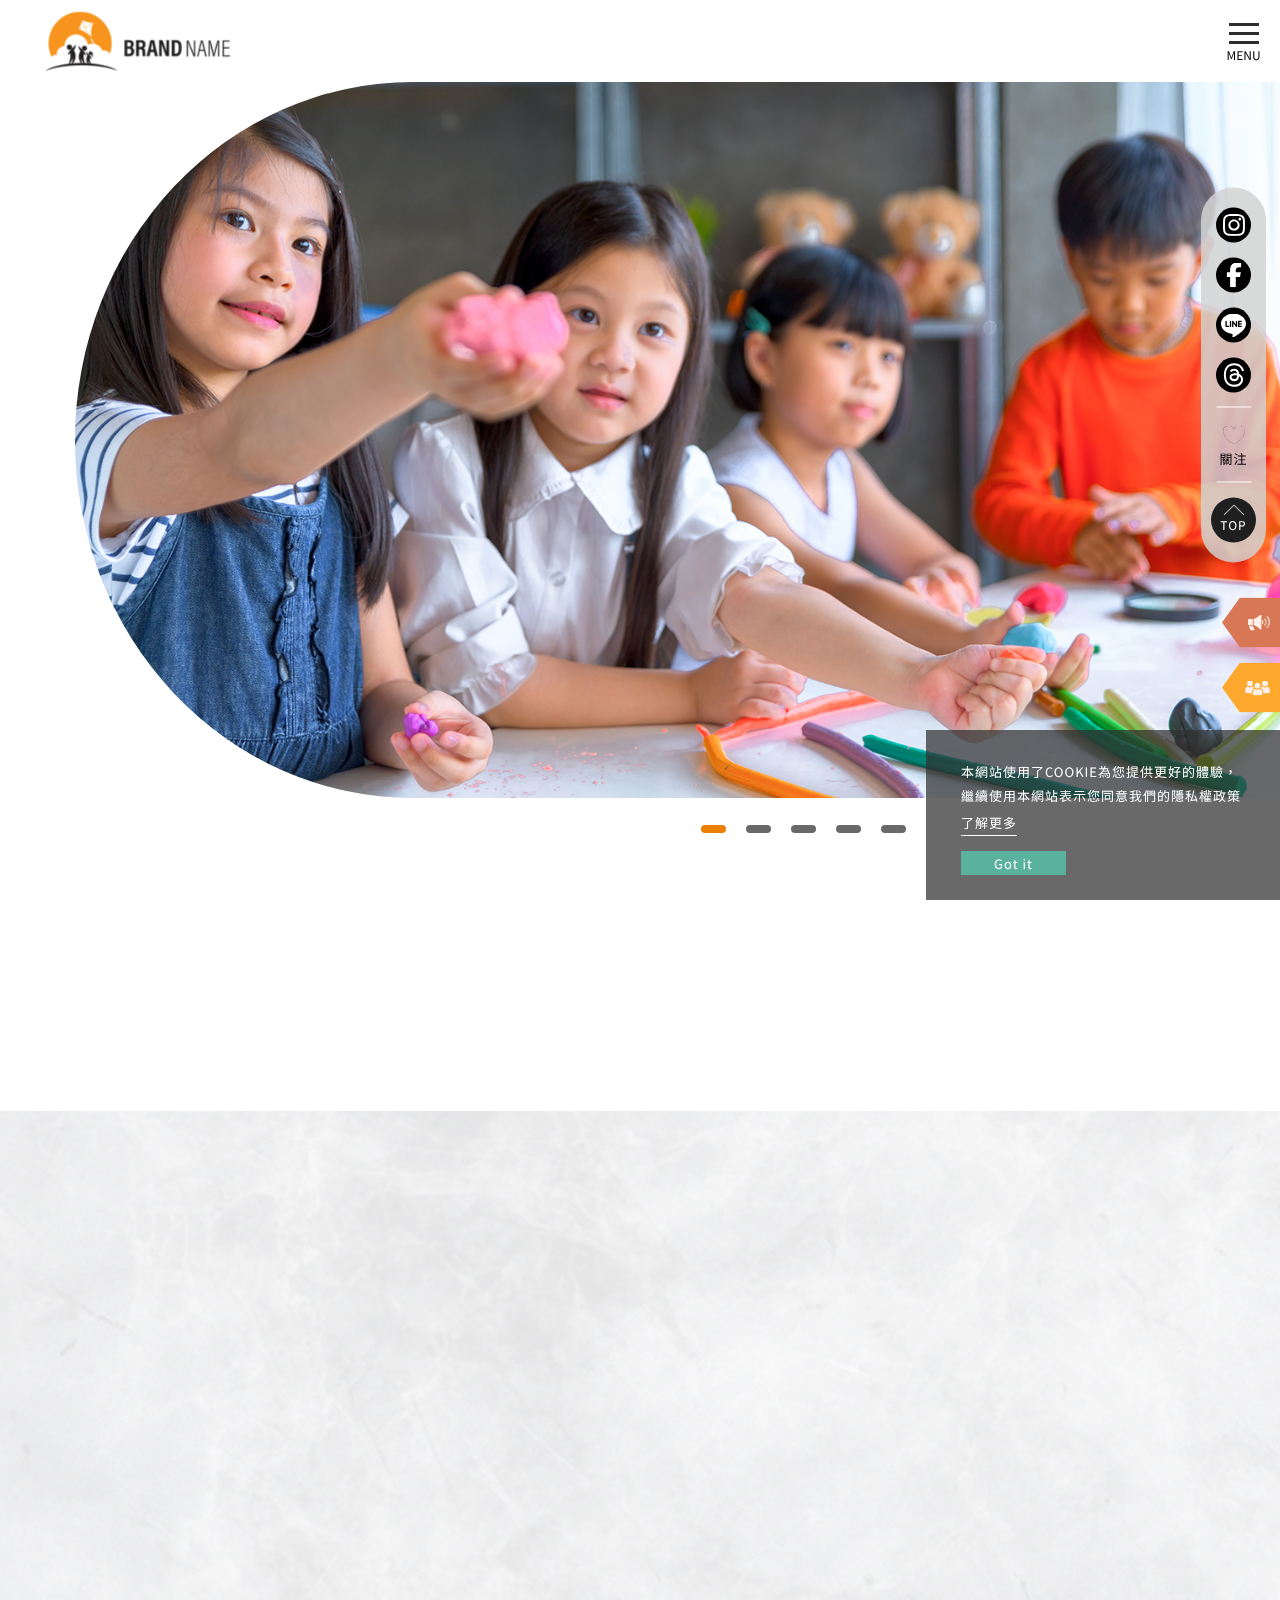
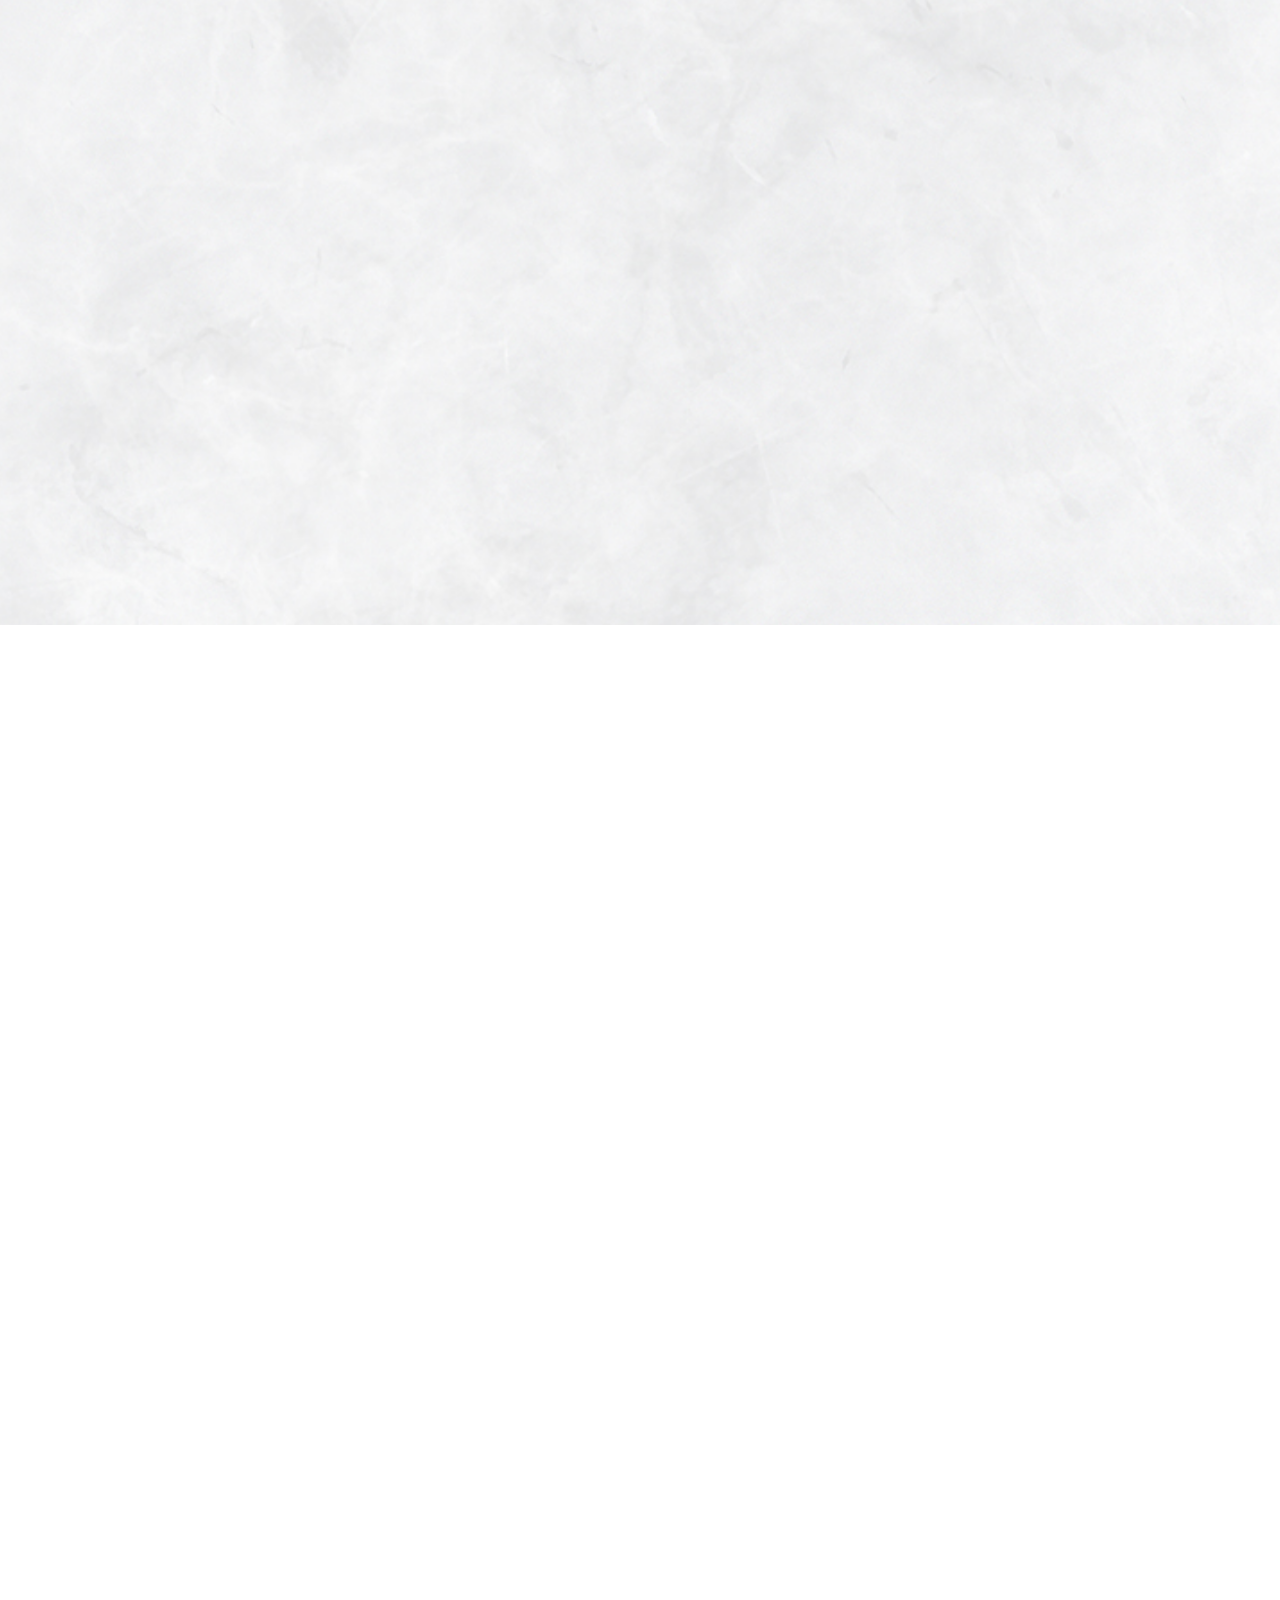
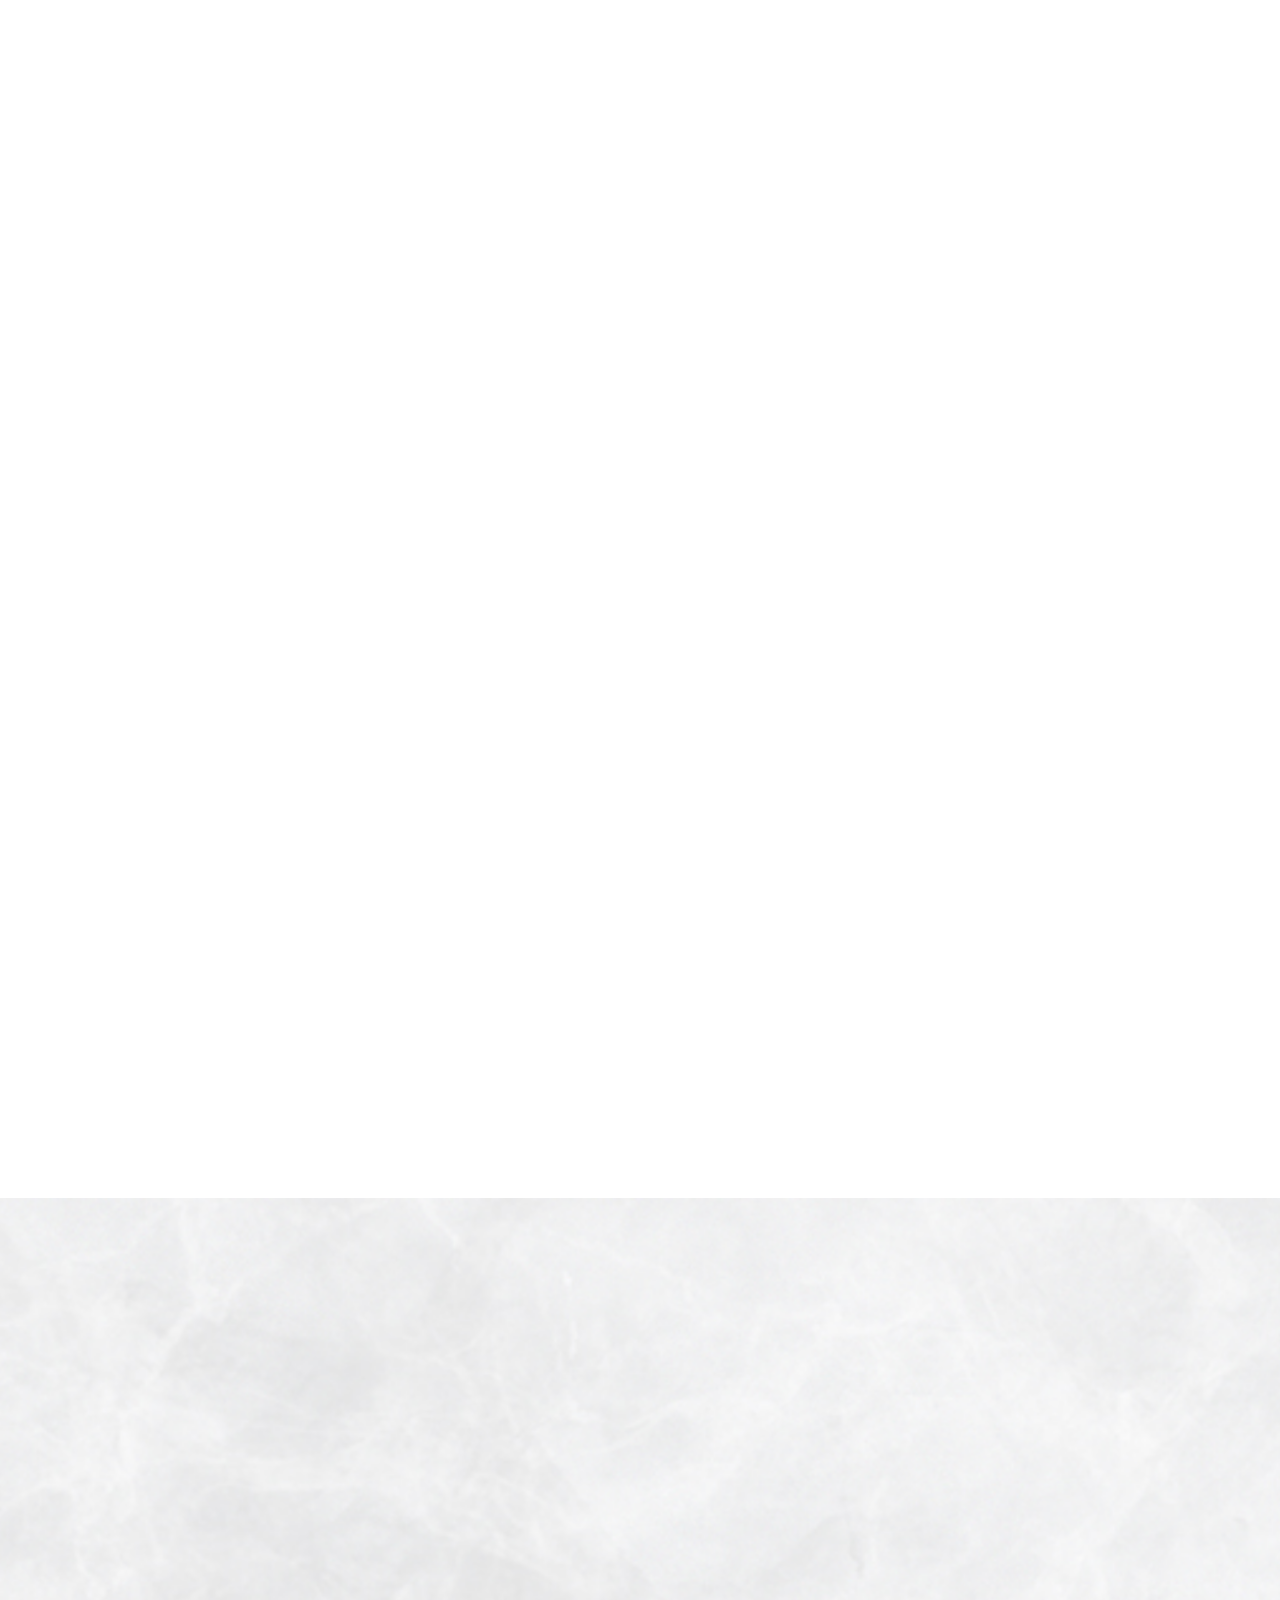
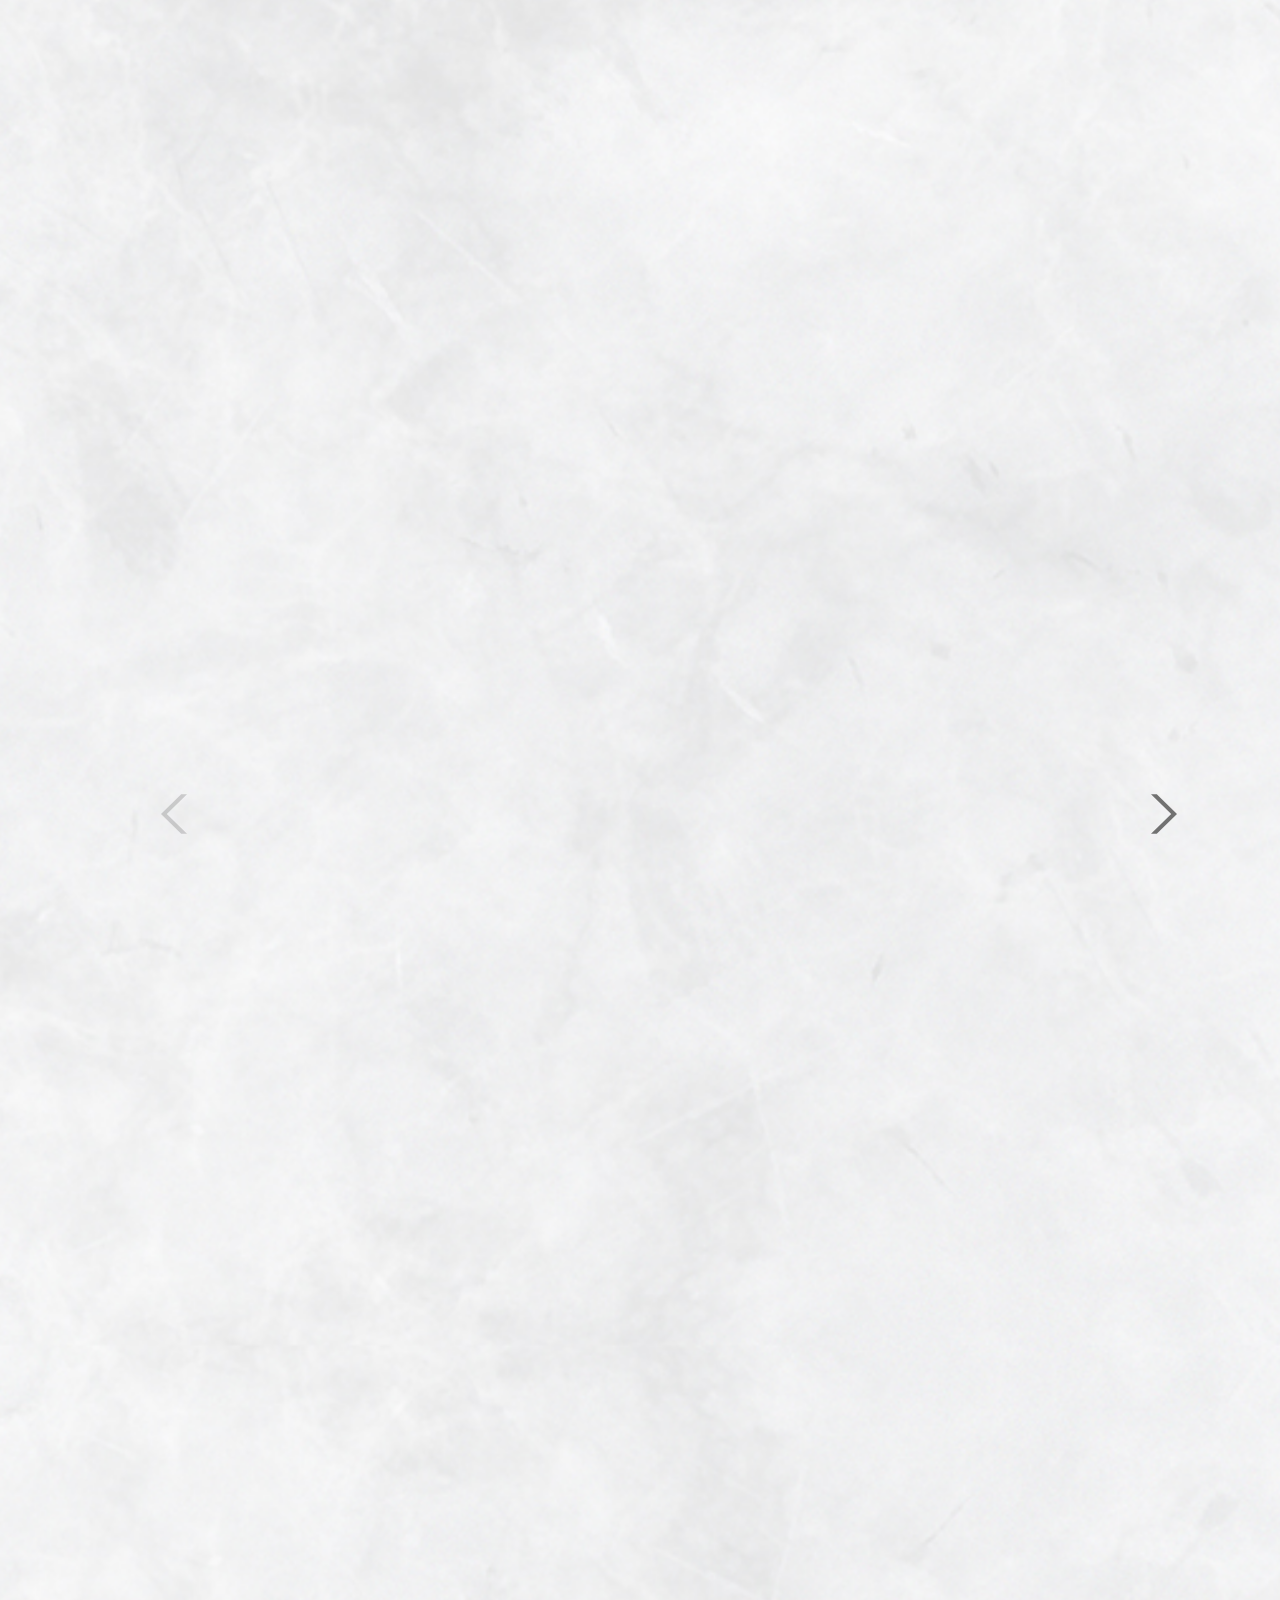
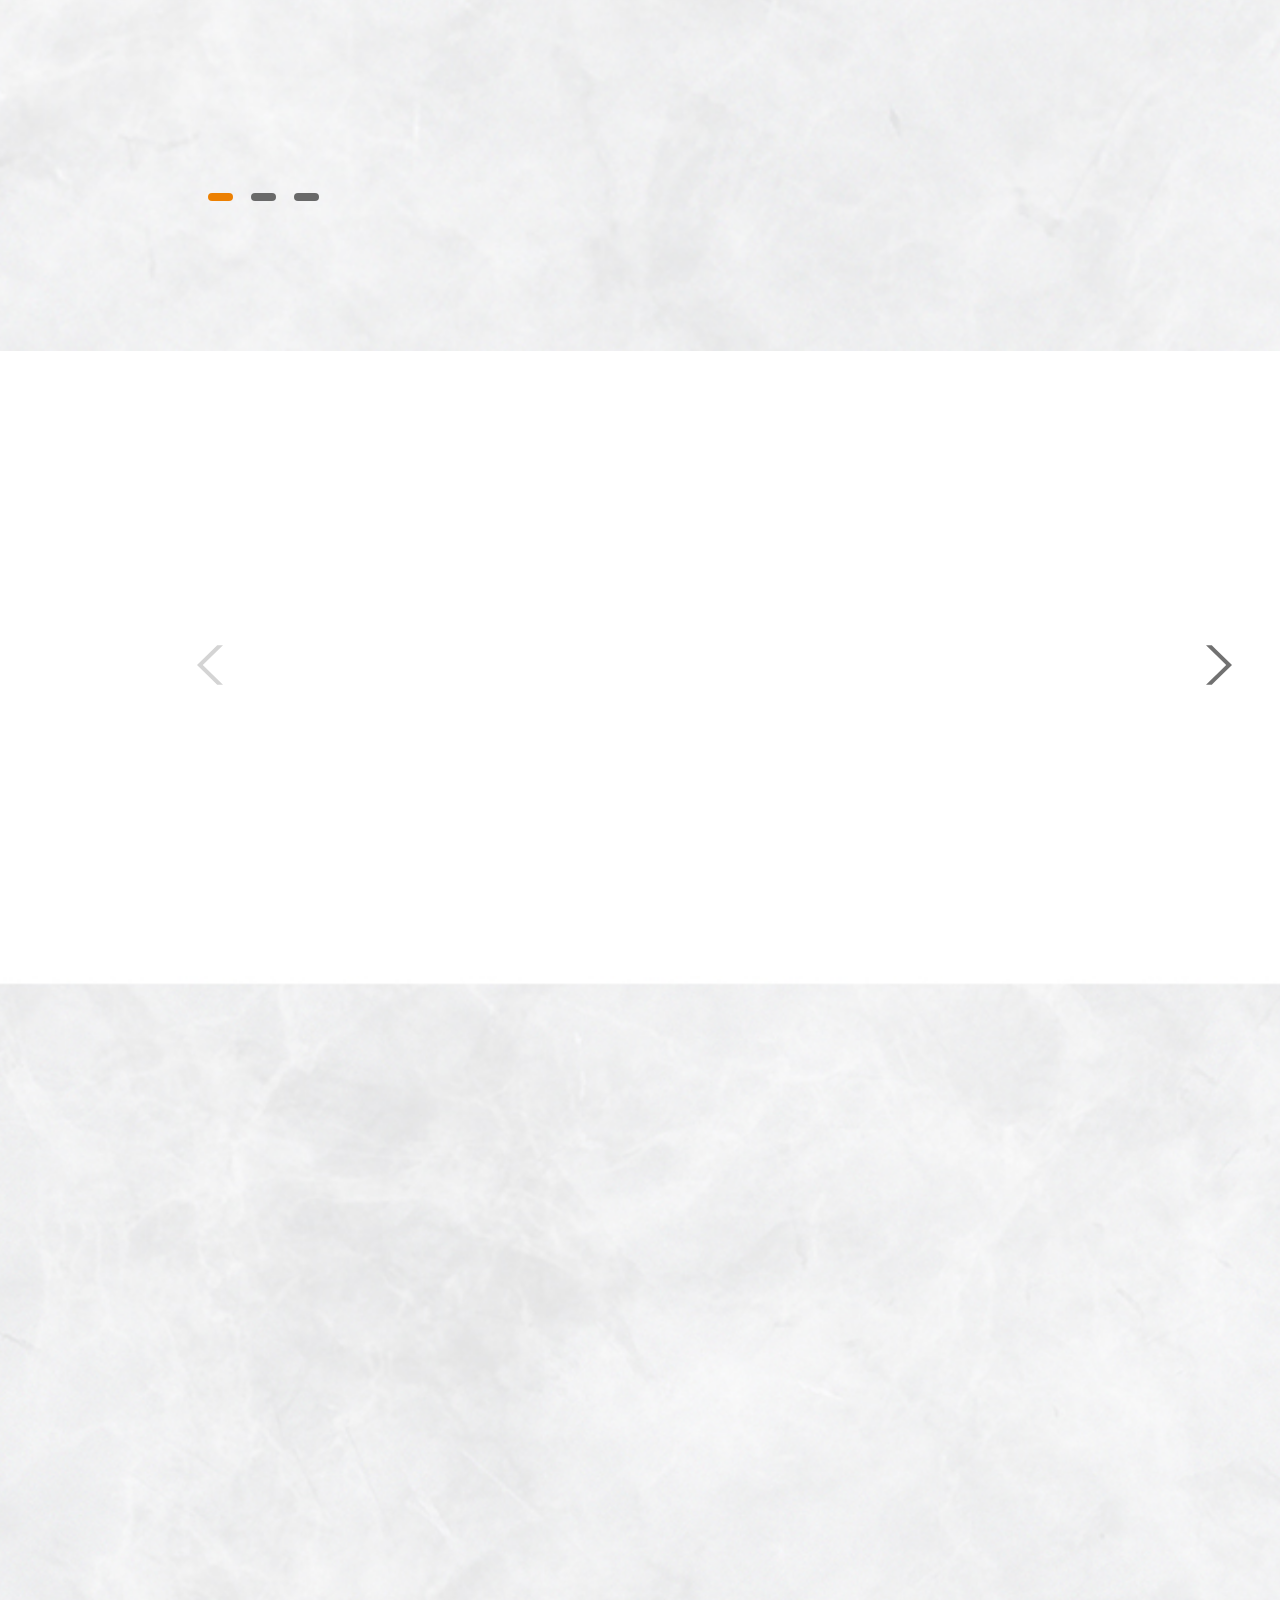
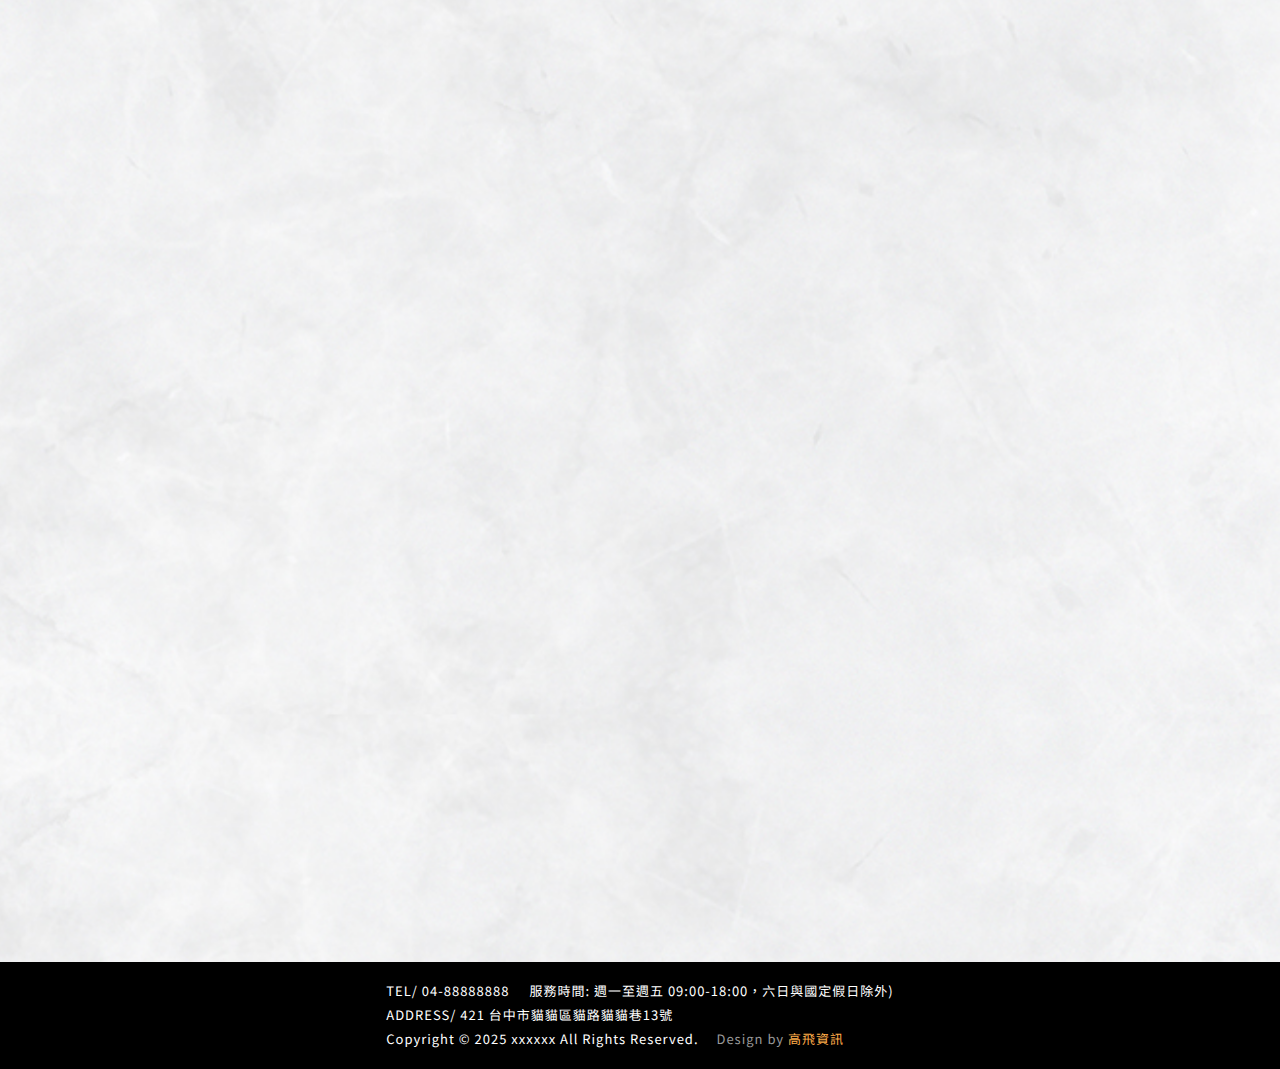
==== commit c9c460d3: "deploy on 2025-03-03 22:22:44" ====
--- a/index.html
+++ b/index.html
@@ -16,6 +16,7 @@
 <body>
   <div class="l-wp-html">
     <header class="hd">
+      <div class="hd-logo"><a class="hd-logo__img js-gotop"><img class="el-logo" src="./img/base/header/logo.png" alt=""></a></div>
       <div class="hd-toggle js-hamburger">
         <div class="hd-toggle__bar"><span></span><span></span><span></span></div>
         <div class="hd-toggle__label">MENU</div>
@@ -37,46 +38,7 @@
       </div>
       <div class="el-mask"></div>
     </header>
-    <ul class="c-toolbar">
-      <li class="c-toolbar__item is-list">
-        <ul class="toolbar-community">
-          <li class="toolbar-community__item"><a class="toolbar-community__link"><span class="icon-instagram"></span></a></li>
-          <li class="toolbar-community__item"><a class="toolbar-community__link"><span class="icon-facebook"></span></a></li>
-          <li class="toolbar-community__item"><a class="toolbar-community__link"><span class="icon-line"></span></a></li>
-          <li class="toolbar-community__item"><a class="toolbar-community__link"><span class="icon-threads"></span></a></li>
-        </ul>
-        <div class="toolbar-focus">
-          <div class="c-btn-toolbar-focus">
-            <div class="c-btn__icon"></div>
-            <div class="c-btn__label">關注</div>
-          </div>
-        </div>
-        <div class="btn-group">
-          <div class="c-btn-gotop js-gotop">
-            <div class="c-btn__icon"></div>
-            <div class="c-btn__name">TOP</div>
-          </div>
-        </div>
-      </li>
-      <li class="c-toolbar__item is-label">
-        <div class="toolbar-label">
-          <div class="toolbar-label__item">
-            <div class="c-btn-toolbar-label is-discount js-fetch-open" data-page="sale.html" data-class="c-lbx-sale">
-              <div class="c-btn__icon"></div>
-              <div class="c-btn__label">廣告訊息</div>
-            </div>
-          </div>
-          <div class="toolbar-label__item">
-            <div class="c-btn-toolbar-label is-recruitment js-fetch-open" data-page="recruitment.html" data-class="c-lbx-recruitment">
-              <div class="c-btn__icon"></div>
-              <div class="c-btn__label">招募訊息</div>
-            </div>
-          </div>
-        </div>
-      </li>
-    </ul>
     <div class="l-wp-main">
-      <div class="c-logo"><a class="c-logo__img" href="index.html"><img class="el-logo" src="./img/base/header/logo.png" alt=""></a></div>
       <section class="c-bn-index">
         <div class="c-bn__inner">
           <div class="inner"><img class="el-logo" src="./img/base/header/logo.png" alt="" data-aos="fade-up">
@@ -1354,6 +1316,89 @@
         </div>
       </div>
     </footer>
+    <div class="fixed-side u-show-sm-pc">
+      <ul class="fixed-toolbar">
+        <li class="fixed-toolbar__item is-list">
+          <ul class="toolbar-community">
+            <li class="toolbar-community__item"><a class="toolbar-community__link"><span class="icon-instagram"></span></a></li>
+            <li class="toolbar-community__item"><a class="toolbar-community__link"><span class="icon-facebook"></span></a></li>
+            <li class="toolbar-community__item"><a class="toolbar-community__link"><span class="icon-line"></span></a></li>
+            <li class="toolbar-community__item"><a class="toolbar-community__link"><span class="icon-threads"></span></a></li>
+          </ul>
+          <div class="toolbar-focus">
+            <div class="c-btn-fixed-focus">
+              <div class="c-btn__icon"></div>
+              <div class="c-btn__label">關注</div>
+            </div>
+          </div>
+          <div class="btn-group">
+            <div class="c-btn-gotop js-gotop">
+              <div class="c-btn__icon"></div>
+              <div class="c-btn__name">TOP</div>
+            </div>
+          </div>
+        </li>
+        <li class="fixed-toolbar__item is-label">
+          <div class="toolbar-label">
+            <div class="toolbar-label__item">
+              <div class="c-btn-toolbar-label is-discount js-fetch-open" data-page="sale.html" data-class="c-lbx-sale">
+                <div class="c-btn__icon"></div>
+                <div class="c-btn__label">廣告訊息</div>
+              </div>
+            </div>
+            <div class="toolbar-label__item">
+              <div class="c-btn-toolbar-label is-recruitment js-fetch-open" data-page="recruitment.html" data-class="c-lbx-recruitment">
+                <div class="c-btn__icon"></div>
+                <div class="c-btn__label">招募訊息</div>
+              </div>
+            </div>
+          </div>
+        </li>
+      </ul>
+    </div>
+    <div class="fixed-side u-show-sm-mobile">
+      <ul class="fixed-btn-group">
+        <li class="fixed-btn-group__item">
+          <div class="c-btn-fixed-focus">
+            <div class="c-btn__icon"></div>
+            <div class="c-btn__label">關注</div>
+          </div>
+        </li>
+        <li class="fixed-btn-group__item">
+          <div class="c-btn-gotop js-gotop">
+            <div class="c-btn__icon"></div>
+            <div class="c-btn__name">TOP</div>
+          </div>
+        </li>
+      </ul>
+      <div class="fixed-label-toggle js-open-fixed-label">
+        <div class="el-toggle__tag">NEW</div>
+        <div class="el-toggle__label">Quick Access</div>
+        <div class="el-toggle__icon"></div>
+      </div>
+      <div class="fixed-label">
+        <div class="fixed-label-headline"> 
+          <div class="fixed-label-headline__label">Quick Access</div>
+          <div class="fixed-label-headline__icon js-close-fixed-label"></div>
+        </div>
+        <div class="fixed-label-content">
+          <ul class="fixed-label-content__list">
+            <li class="fixed-label-content__item">
+              <div class="c-btn-fixed-label js-fetch-open" data-page="sale.html" data-class="c-lbx-sale">
+                <div class="c-btn__icon" style="mask-image: url('img/common/icon/speaker.svg')"></div>
+                <div class="c-btn__label">廣告訊息</div>
+              </div>
+            </li>
+            <li class="fixed-label-content__item">
+              <div class="c-btn-fixed-label js-fetch-open" data-page="recruitment.html" data-class="c-lbx-recruitment">
+                <div class="c-btn__icon" style="mask-image: url('img/common/icon/throng.svg')"></div>
+                <div class="c-btn__label">招募訊息</div>
+              </div>
+            </li>
+          </ul>
+        </div>
+      </div>
+    </div>
     <script src="./scripts/plugins.min.js"></script>
   </div>
 </body></html>--- a/styles/style.css
+++ b/styles/style.css
@@ -223,6 +223,12 @@
 
 h1, h2, h3, h4, h5, h6 {
   display: inline-block;
+}
+
+@media all and (max-width: 1280px) {
+  .l-wp-main, main, .l-wp\:main {
+    padding-top: 82px;
+  }
 }
 
 [class*=l-wp] {
@@ -1984,83 +1990,6 @@
   max-width: 1570px;
 }
 
-.u-d\:type, .u-d-type {
-  display: type;
-}
-.u-d\:none, .u-d\:hide, .u-d\:hidden, .u-d-none, .u-d-hide, .u-d-hidden {
-  display: none;
-}
-.u-d\:flex, .u-d-flex {
-  display: -ms-flexbox;
-  display: -webkit-box;
-  display: flex;
-}
-.u-d\:grid, .u-d-grid {
-  display: grid;
-}
-.u-d\:inline, .u-d-inline {
-  display: inline;
-}
-.u-d\:block, .u-d-block {
-  display: block;
-}
-.u-d\:table, .u-d-table {
-  display: table;
-}
-.u-d\:contents, .u-d-contents {
-  display: contents;
-}
-.u-d\:inline-block, .u-d-inline-block {
-  display: inline-block;
-}
-.u-d\:inline-flex, .u-d-inline-flex {
-  display: -ms-inline-flexbox;
-  display: -webkit-inline-box;
-  display: inline-flex;
-}
-.u-d\:inline-grid, .u-d-inline-grid {
-  display: inline-grid;
-}
-.u-d\:inline-table, .u-d-inline-table {
-  display: inline-table;
-}
-.u-d\:table-cell, .u-d-table-cell {
-  display: table-cell;
-}
-.u-d\:table-caption, .u-d-table-caption {
-  display: table-caption;
-}
-.u-d\:flow-root, .u-d-flow-root {
-  display: flow-root;
-}
-.u-d\:list-item, .u-d-list-item {
-  display: list-item;
-}
-.u-d\:table-row, .u-d-table-row {
-  display: table-row;
-}
-.u-d\:table-column, .u-d-table-column {
-  display: table-column;
-}
-.u-d\:table-row-group, .u-d-table-row-group {
-  display: table-row-group;
-}
-.u-d\:table-column-group, .u-d-table-column-group {
-  display: table-column-group;
-}
-.u-d\:table-header-group, .u-d-table-header-grou {
-  display: table-header-group;
-}
-.u-d\:table-footer-group, .u-d-table-footer-group {
-  display: table-footer-group;
-}
-.u\:show, .u-show {
-  display: initial;
-}
-.u\:hide, .u-hide {
-  display: none !important;
-}
-
 @media all and (max-width: 1366px) {
   .u-show\:pc, .u-show-pc, .u-display\:pc, .u-display-pc, .u-d\:pc, .u-d-pc {
     display: none !important;
@@ -2068,6 +1997,16 @@
 }
 @media all and (min-width: 1367px) {
   .u-show\:mobile, .u-show-mobile, .u-display\:mobile, .u-display-mobile, .u-d\:mobile, .u-d-mobile {
+    display: none !important;
+  }
+}
+@media all and (max-width: 768px) {
+  .u-show\@sm\:pc, .u-show-sm-pc, .u-display\@sm\:pc, .u-display-sm-pc, .u-d\@sm\:pc, .u-d-sm-pc {
+    display: none !important;
+  }
+}
+@media all and (min-width: 769px) {
+  .u-show\@sm\:mobile, .u-show-sm-mobile, .u-display\@sm\:mobile, .u-display-sm-mobile, .u-d\@sm\:mobile, .u-d-sm-mobile {
     display: none !important;
   }
 }
@@ -2404,13 +2343,13 @@
 }
 @media all and (max-width: 1366px) {
   .c-btn-gotop {
-    width: 42px;
-    height: 42px;
+    width: 45px;
+    height: 45px;
     font-size: 12px;
   }
 }
 
-.c-btn-toolbar-focus {
+.c-btn-fixed-focus {
   display: -webkit-box;
   display: -ms-flexbox;
   display: flex;
@@ -2427,12 +2366,12 @@
   color: #000;
   font-size: 13px;
 }
-.c-btn-toolbar-focus .c-btn__icon {
+.c-btn-fixed-focus .c-btn__icon {
   width: 22px;
   height: 19px;
   position: relative;
 }
-.c-btn-toolbar-focus .c-btn__icon::before, .c-btn-toolbar-focus .c-btn__icon::after {
+.c-btn-fixed-focus .c-btn__icon::before, .c-btn-fixed-focus .c-btn__icon::after {
   content: "";
   position: absolute;
   top: 0;
@@ -2450,31 +2389,80 @@
   -webkit-transition-timing-function: ease, step-start, cubic-bezier(0.1, 0.7, 1, 0.1);
           transition-timing-function: ease, step-start, cubic-bezier(0.1, 0.7, 1, 0.1);
 }
-.c-btn-toolbar-focus .c-btn__icon::before {
+.c-btn-fixed-focus .c-btn__icon::before {
   background: #454545;
   -webkit-mask-image: url(../img/common/icon/heart-line.svg);
           mask-image: url(../img/common/icon/heart-line.svg);
 }
-.c-btn-toolbar-focus .c-btn__icon::after {
+.c-btn-fixed-focus .c-btn__icon::after {
   background: #EB6B6B;
   opacity: 0;
   -webkit-mask-image: url(../img/common/icon/heart.svg);
           mask-image: url(../img/common/icon/heart.svg);
 }
-.c-btn-toolbar-focus .c-btn__label {
+.c-btn-fixed-focus .c-btn__label {
   margin-top: 7px;
 }
-.c-btn-toolbar-focus.active .c-btn__icon::after {
+.c-btn-fixed-focus.active .c-btn__icon::after {
   opacity: 1;
 }
 @media all and (min-width: 1367px) {
-  .c-btn-toolbar-focus:hover .c-btn__icon::after {
+  .c-btn-fixed-focus:hover .c-btn__icon::after {
     opacity: 0.5;
   }
-  .c-btn-toolbar-focus.active:hover .c-btn__icon::after {
+  .c-btn-fixed-focus.active:hover .c-btn__icon::after {
     background: #b13c3c;
     opacity: 0.5;
   }
+}
+@media all and (max-width: 1366px) {
+  .c-btn-fixed-focus {
+    width: 45px;
+    height: 45px;
+  }
+}
+@media all and (max-width: 768px) {
+  .c-btn-fixed-focus {
+    width: 50px;
+    height: 50px;
+    border-radius: 100%;
+    background: #EEA042;
+    color: #fff;
+    font-size: 12px;
+  }
+  .c-btn-fixed-focus .c-btn__icon {
+    width: 16px;
+    height: 13px;
+    position: relative;
+  }
+  .c-btn-fixed-focus .c-btn__icon::before, .c-btn-fixed-focus .c-btn__icon::after {
+    background: #fff;
+  }
+  .c-btn-fixed-focus .c-btn__label {
+    margin-top: 3px;
+  }
+}
+
+.c-btn-fixed-label {
+  display: -webkit-box;
+  display: -ms-flexbox;
+  display: flex;
+  -webkit-box-align: center;
+      -ms-flex-align: center;
+          align-items: center;
+  font-size: 15px;
+}
+.c-btn-fixed-label .c-btn__icon {
+  width: 30px;
+  height: 20px;
+  margin-right: 8px;
+  background: #fff;
+  -webkit-mask-position: center;
+          mask-position: center;
+  -webkit-mask-repeat: no-repeat;
+          mask-repeat: no-repeat;
+  -webkit-mask-size: contain;
+          mask-size: contain;
 }
 
 .c-btn-toolbar-label {
@@ -3698,8 +3686,8 @@
   }
 }
 
-/* ToolBar */
-.c-toolbar {
+/* Fixed Side */
+.fixed-toolbar {
   display: -webkit-box;
   display: -ms-flexbox;
   display: flex;
@@ -3722,13 +3710,13 @@
   padding: 0px;
   list-style: none;
 }
-.c-toolbar__item {
+.fixed-toolbar__item {
   -webkit-transition: all 0.5s;
   transition: all 0.5s;
   -webkit-transition-timing-function: ease, step-start, cubic-bezier(0.1, 0.7, 1, 0.1);
           transition-timing-function: ease, step-start, cubic-bezier(0.1, 0.7, 1, 0.1);
 }
-.c-toolbar__item.is-list {
+.fixed-toolbar__item.is-list {
   display: -webkit-box;
   display: -ms-flexbox;
   display: flex;
@@ -3749,10 +3737,10 @@
   padding: 22px 17px;
   pointer-events: auto;
 }
-.c-toolbar__item.is-list > * {
+.fixed-toolbar__item.is-list > * {
   position: relative;
 }
-.c-toolbar__item.is-list > *:not(:last-child)::after {
+.fixed-toolbar__item.is-list > *:not(:last-child)::after {
   content: "";
   position: absolute;
   bottom: -15px;
@@ -3765,19 +3753,19 @@
   background: #fff;
 }
 @media all and (max-width: 1366px) {
-  .c-toolbar__item.is-list {
+  .fixed-toolbar__item.is-list {
     -webkit-transform: translateX(35px);
         -ms-transform: translateX(35px);
             transform: translateX(35px);
     padding: 20px 10px;
     margin-right: 13px;
   }
-  .c-toolbar__item.is-list > *:not(:last-child)::after {
+  .fixed-toolbar__item.is-list > *:not(:last-child)::after {
     width: 35px;
   }
 }
 @media all and (max-width: 600px) {
-  .c-toolbar__item.is-list {
+  .fixed-toolbar__item.is-list {
     padding: 10px 5px;
     -webkit-transform: translateX(50px);
         -ms-transform: translateX(50px);
@@ -3925,26 +3913,26 @@
   }
 }
 
-.c-toolbar.is-move .c-toolbar__item.is-list, .c-toolbar.is-end .c-toolbar__item.is-list {
+.fixed-side.is-move .c-toolbar__item.is-list, .fixed-side.is-end .c-toolbar__item.is-list {
   -webkit-transform: translateX(40px);
       -ms-transform: translateX(40px);
           transform: translateX(40px);
   padding: 20px 10px;
 }
-.c-toolbar.is-move .toolbar-label__item, .c-toolbar.is-end .toolbar-label__item {
+.fixed-side.is-move .toolbar-label__item, .fixed-side.is-end .toolbar-label__item {
   -webkit-transform: translateX(92px);
       -ms-transform: translateX(92px);
           transform: translateX(92px);
 }
 @media all and (min-width: 1367px) {
-  .c-toolbar.is-move .c-btn-toolbar-label:hover, .c-toolbar.is-end .c-btn-toolbar-label:hover {
+  .fixed-side.is-move .c-btn-toolbar-label:hover, .fixed-side.is-end .c-btn-toolbar-label:hover {
     -webkit-transform: translateX(-112px);
         -ms-transform: translateX(-112px);
             transform: translateX(-112px);
   }
 }
 @media all and (max-width: 1366px) {
-  .c-toolbar.is-move .c-toolbar__item.is-list, .c-toolbar.is-end .c-toolbar__item.is-list {
+  .fixed-side.is-move .c-toolbar__item.is-list, .fixed-side.is-end .c-toolbar__item.is-list {
     -webkit-transform: translateX(50px);
         -ms-transform: translateX(50px);
             transform: translateX(50px);
@@ -3952,13 +3940,13 @@
   }
 }
 @media all and (max-width: 600px) {
-  .c-toolbar.is-move .c-toolbar__item.is-list, .c-toolbar.is-end .c-toolbar__item.is-list {
+  .fixed-side.is-move .c-toolbar__item.is-list, .fixed-side.is-end .c-toolbar__item.is-list {
     -webkit-transform: translateX(80px);
         -ms-transform: translateX(80px);
             transform: translateX(80px);
     opacity: 0;
   }
-  .c-toolbar.is-move .c-toolbar__item.is-label, .c-toolbar.is-end .c-toolbar__item.is-label {
+  .fixed-side.is-move .c-toolbar__item.is-label, .fixed-side.is-end .c-toolbar__item.is-label {
     -webkit-transform: translateX(50px);
         -ms-transform: translateX(50px);
             transform: translateX(50px);
@@ -3966,13 +3954,13 @@
   }
 }
 @media all and (max-width: 600px) {
-  .c-toolbar.is-fadein .c-toolbar__item.is-list {
+  .fixed-side.is-fadein .c-toolbar__item.is-list {
     -webkit-transform: translateX(50px);
         -ms-transform: translateX(50px);
             transform: translateX(50px);
     opacity: 1;
   }
-  .c-toolbar.is-fadein .c-toolbar__item.is-label {
+  .fixed-side.is-fadein .c-toolbar__item.is-label {
     -webkit-transform: translateX(0px);
         -ms-transform: translateX(0px);
             transform: translateX(0px);
@@ -3980,24 +3968,181 @@
   }
 }
 
+.fixed-btn-group {
+  margin: 0px;
+  padding: 0px;
+  list-style: none;
+  display: -webkit-box;
+  display: -ms-flexbox;
+  display: flex;
+  -webkit-box-orient: vertical;
+  -webkit-box-direction: normal;
+      -ms-flex-direction: column;
+          flex-direction: column;
+  -webkit-box-align: center;
+      -ms-flex-align: center;
+          align-items: center;
+  position: fixed;
+  z-index: 3;
+  right: 15px;
+  bottom: 125px;
+  gap: 15px;
+}
+
+.fixed-label-toggle {
+  position: fixed;
+  bottom: 0;
+  right: 0;
+  z-index: 3;
+  background: url("../img/base/fixed-side/quick-access-bg.png");
+  display: -webkit-box;
+  display: -ms-flexbox;
+  display: flex;
+  -webkit-box-align: center;
+      -ms-flex-align: center;
+          align-items: center;
+  padding-top: 16px;
+  padding-left: 30px;
+  padding-bottom: 16px;
+  padding-right: 10px;
+  border-top-left-radius: 50px 100%;
+  -webkit-transition: all 0.5s;
+  transition: all 0.5s;
+  -webkit-transition-timing-function: ease, step-start, cubic-bezier(0.1, 0.7, 1, 0.1);
+          transition-timing-function: ease, step-start, cubic-bezier(0.1, 0.7, 1, 0.1);
+}
+.fixed-label-toggle .el-toggle__tag {
+  position: absolute;
+  top: -6px;
+  left: 18px;
+  border-radius: 50px;
+  font-size: 12px;
+  color: #fff;
+  background: #d75600;
+  font-style: italic;
+  padding: 2px 8px 5px;
+}
+.fixed-label-toggle .el-toggle__label {
+  font-size: 18px;
+  font-family: "Roboto", "Noto Sans TC", "Microsoft JhengHei", sans-serif;
+  color: #fff;
+  margin-right: 7px;
+}
+.fixed-label-toggle .el-toggle__icon {
+  width: 20px;
+  height: 15px;
+  background: #fff;
+  -webkit-mask-image: url(../img/common/icon/chevron-up.svg);
+          mask-image: url(../img/common/icon/chevron-up.svg);
+  margin-top: -5px;
+}
+.fixed-label-toggle.is-active {
+  -webkit-transform: translateY(100%);
+      -ms-transform: translateY(100%);
+          transform: translateY(100%);
+  opacity: 0;
+}
+
+.fixed-label {
+  position: fixed;
+  bottom: 0;
+  left: 0;
+  z-index: 4;
+  background: url("../img/base/fixed-side/quick-access-bg.png");
+  width: 100%;
+  color: #fff;
+  padding-top: 18px;
+  max-height: 50%;
+  -webkit-transform: translateY(100%);
+      -ms-transform: translateY(100%);
+          transform: translateY(100%);
+  opacity: 0;
+  -webkit-transition: all 0.5s;
+  transition: all 0.5s;
+  -webkit-transition-timing-function: ease, step-start, cubic-bezier(0.1, 0.7, 1, 0.1);
+          transition-timing-function: ease, step-start, cubic-bezier(0.1, 0.7, 1, 0.1);
+}
+.fixed-label.is-open {
+  -webkit-transform: translateY(0);
+      -ms-transform: translateY(0);
+          transform: translateY(0);
+  opacity: 1;
+}
+
+.fixed-label-headline {
+  font-size: 18px;
+  font-family: "Roboto", "Noto Sans TC", "Microsoft JhengHei", sans-serif;
+  text-align: center;
+  margin-bottom: 9px;
+}
+.fixed-label-headline__icon {
+  width: 22px;
+  height: 22px;
+  position: absolute;
+  top: 10px;
+  right: 10px;
+}
+.fixed-label-headline__icon::before, .fixed-label-headline__icon::after {
+  content: "";
+  position: absolute;
+  top: 50%;
+  left: 50%;
+  width: 31px;
+  height: 1px;
+  background: #fff;
+}
+.fixed-label-headline__icon::before {
+  -webkit-transform: translate(-50%, -50%) rotate(45deg);
+      -ms-transform: translate(-50%, -50%) rotate(45deg);
+          transform: translate(-50%, -50%) rotate(45deg);
+}
+.fixed-label-headline__icon::after {
+  -webkit-transform: translate(-50%, -50%) rotate(-45deg);
+      -ms-transform: translate(-50%, -50%) rotate(-45deg);
+          transform: translate(-50%, -50%) rotate(-45deg);
+}
+
+.fixed-label-content {
+  overflow-x: hidden;
+  max-height: 285px;
+}
+.fixed-label-content__list {
+  margin: 0px;
+  padding: 0px;
+  list-style: none;
+  display: grid;
+  grid-template-columns: repeat(2, 1fr);
+}
+.fixed-label-content__item {
+  padding-left: 18px;
+  padding-right: 18px;
+  position: relative;
+  margin-bottom: 25px;
+}
+.fixed-label-content__item:nth-child(odd) {
+  display: -webkit-box;
+  display: -ms-flexbox;
+  display: flex;
+  -webkit-box-pack: end;
+      -ms-flex-pack: end;
+          justify-content: flex-end;
+}
+.fixed-label-content__item:nth-child(even) .c-btn-fixed-label::after {
+  content: "";
+  display: block;
+  position: absolute;
+  top: 50%;
+  left: -2px;
+  -webkit-transform: translateY(-50%);
+      -ms-transform: translateY(-50%);
+          transform: translateY(-50%);
+  width: 1px;
+  height: 17px;
+  background: #fff;
+}
+
 /* include /////////////////////////////////// */
 /* Common */
-.c-logo {
-  margin-top: 12px;
-  margin-bottom: 10px;
-  padding-left: 3.515625vw;
-  padding-right: 3.515625vw;
-}
-.c-logo__img {
-  display: inline-block;
-  width: 185px;
-}
-@media all and (min-width: 1281px) {
-  .c-logo {
-    display: none;
-  }
-}
-
 .c-headline__cht {
   font-family: "Noto Serif TC", "Noto Sans TC", "Microsoft JhengHei", sans-serif;
   font-size: 25px;
@@ -4010,8 +4155,6 @@
   letter-spacing: 0.5px;
   color: #e87f00;
   margin-left: 5px;
-  -webkit-transition-delay: 200ms;
-          transition-delay: 200ms;
 }
 @media all and (min-width: 601px) {
   .c-headline {
@@ -4120,14 +4263,6 @@
           align-items: center;
   gap: 12px;
   margin-bottom: 35px;
-}
-.c-tab .tab__item:nth-child(2) {
-  -webkit-transition-delay: 200ms;
-          transition-delay: 200ms;
-}
-.c-tab .tab__item:nth-child(3) {
-  -webkit-transition-delay: 300ms;
-          transition-delay: 300ms;
 }
 @media all and (max-width: 1280px) {
   .c-tab {
@@ -4221,6 +4356,10 @@
   z-index: 99;
   width: 100%;
   pointer-events: none;
+  -webkit-transition: all 0.5s;
+  transition: all 0.5s;
+  -webkit-transition-timing-function: ease, step-start, cubic-bezier(0.1, 0.7, 1, 0.1);
+          transition-timing-function: ease, step-start, cubic-bezier(0.1, 0.7, 1, 0.1);
 }
 .hd .el-mask {
   position: fixed;
@@ -4235,6 +4374,35 @@
   transition: all 0.5s;
   -webkit-transition-timing-function: ease, step-start, cubic-bezier(0.1, 0.7, 1, 0.1);
           transition-timing-function: ease, step-start, cubic-bezier(0.1, 0.7, 1, 0.1);
+}
+@media all and (max-width: 1280px) {
+  .hd {
+    -webkit-box-pack: justify;
+        -ms-flex-pack: justify;
+            justify-content: space-between;
+  }
+  .hd.is-move {
+    background: #fff;
+    -webkit-box-shadow: 0 0 5px rgba(0, 0, 0, 0.5);
+            box-shadow: 0 0 5px rgba(0, 0, 0, 0.5);
+  }
+}
+
+.hd-logo {
+  margin-top: 12px;
+  margin-bottom: 10px;
+  padding-left: 3.515625vw;
+  padding-right: 3.515625vw;
+  pointer-events: auto;
+}
+.hd-logo__img {
+  display: inline-block;
+  width: 185px;
+}
+@media all and (min-width: 1281px) {
+  .hd-logo {
+    display: none;
+  }
 }
 
 .hd-toggle {
@@ -4389,9 +4557,27 @@
     padding-bottom: 30px;
   }
 }
+@media all and (max-width: 768px) {
+  .menu {
+    -webkit-box-pack: start;
+        -ms-flex-pack: start;
+            justify-content: start;
+    width: 100%;
+    height: auto;
+    max-height: 100%;
+    padding-top: 18px;
+    padding-bottom: 55px;
+    border-top-left-radius: 0;
+    border-bottom-left-radius: 0;
+    -webkit-transform: translateY(-100%);
+        -ms-transform: translateY(-100%);
+            transform: translateY(-100%);
+  }
+}
 
 .menu-list {
   width: 100%;
+  overflow-x: hidden;
 }
 .menu-list__item {
   width: 100%;
@@ -4402,7 +4588,10 @@
   content: "";
   position: absolute;
   bottom: 0;
-  left: 25px;
+  left: 50%;
+  -webkit-transform: translateX(-50%);
+      -ms-transform: translateX(-50%);
+          transform: translateX(-50%);
   width: calc(100% - 50px);
   height: 1px;
   background: #ACACAC;
@@ -4440,6 +4629,15 @@
 @media all and (min-width: 1367px) {
   .menu-list__link:hover .el-tw {
     color: #e87f00;
+  }
+}
+@media all and (max-width: 768px) {
+  .menu-list__item:not(:last-child)::before {
+    width: 160px;
+  }
+  .menu-list__link {
+    padding-top: 13px;
+    padding-bottom: 13px;
   }
 }
 
@@ -4548,6 +4746,11 @@
   -webkit-mask-image: url(../img/common/icon/threads.svg);
           mask-image: url(../img/common/icon/threads.svg);
 }
+@media all and (max-width: 768px) {
+  .menu-community {
+    margin-top: 24px;
+  }
+}
 
 .hd.menu-open .hd-toggle {
   top: 23px;
@@ -4604,6 +4807,13 @@
       -ms-transform: translateX(0);
           transform: translateX(0);
   opacity: 1;
+}
+@media all and (max-width: 768px) {
+  .hd.menu-open .menu {
+    -webkit-transform: translateY(0);
+        -ms-transform: translateY(0);
+            transform: translateY(0);
+  }
 }
 
 /* Footer */
@@ -4761,8 +4971,6 @@
   line-height: 1.25;
   color: #4d4d4d;
   margin-bottom: 15px;
-  -webkit-transition-delay: 100ms;
-          transition-delay: 100ms;
 }
 .c-bn-index .c-bn__inner .el-subtitle {
   font-family: "Noto Serif TC", "Noto Sans TC", "Microsoft JhengHei", sans-serif;
@@ -4770,19 +4978,11 @@
   font-weight: bold;
   color: #4d4d4d;
   margin-bottom: 16px;
-  -webkit-transition-delay: 200ms;
-          transition-delay: 200ms;
 }
 .c-bn-index .c-bn__inner .el-text {
   color: #6d6d6d;
   line-height: 2.25;
   margin-bottom: 30px;
-  -webkit-transition-delay: 300ms;
-          transition-delay: 300ms;
-}
-.c-bn-index .c-bn__inner .btn-group {
-  -webkit-transition-delay: 400ms;
-          transition-delay: 400ms;
 }
 .c-bn-index .c-bn__btn-group {
   position: absolute;
@@ -4804,8 +5004,6 @@
       -ms-flex-align: end;
           align-items: flex-end;
   width: 74.4791666667%;
-  -webkit-transition-delay: 500ms;
-          transition-delay: 500ms;
 }
 .c-bn-index .c-bn__content {
   width: 100%;
@@ -5109,14 +5307,6 @@
   margin-top: 1.9791666667vw;
   margin-right: -2.5vw;
 }
-.about .c-headline__cht {
-  -webkit-transition-delay: 300ms;
-          transition-delay: 300ms;
-}
-.about .c-headline__eng {
-  -webkit-transition-delay: 600ms;
-          transition-delay: 600ms;
-}
 
 .about-wp {
   display: -webkit-box;
@@ -5145,10 +5335,6 @@
   width: 100%;
   max-width: 366px;
 }
-.about-main__item:nth-child(2) {
-  -webkit-transition-delay: 200ms;
-          transition-delay: 200ms;
-}
 .about-main__pic {
   border-radius: 180px;
 }
@@ -5163,8 +5349,6 @@
   max-height: 28.59375vw;
   -ms-flex-item-align: stretch;
       align-self: stretch;
-  -webkit-transition-delay: 500ms;
-          transition-delay: 500ms;
 }
 .about-info::-webkit-scrollbar {
   width: 10px;
@@ -5206,22 +5390,6 @@
           justify-content: center;
   gap: 4.1666666667vw;
   margin-top: 4.6875vw;
-}
-.about-photos__item:nth-child(1) {
-  -webkit-transition-delay: 0ms;
-          transition-delay: 0ms;
-}
-.about-photos__item:nth-child(2) {
-  -webkit-transition-delay: 150ms;
-          transition-delay: 150ms;
-}
-.about-photos__item:nth-child(3) {
-  -webkit-transition-delay: 300ms;
-          transition-delay: 300ms;
-}
-.about-photos__item:nth-child(4) {
-  -webkit-transition-delay: 450ms;
-          transition-delay: 450ms;
 }
 
 @media all and (max-width: 1600px) {
@@ -5285,7 +5453,8 @@
     -webkit-box-ordinal-group: 2;
         -ms-flex-order: 1;
             order: 1;
-    max-height: 72.265625vw;
+    max-height: none;
+    padding-right: 0;
     margin-top: 0;
     margin-bottom: 5.2083333333vw;
   }
@@ -5834,4 +6003,88 @@
     margin-left: auto;
     margin-right: auto;
   }
+}
+/* dynamic /////////////////////////////////// */
+.c-headline__eng {
+  -webkit-transition-delay: 200ms;
+          transition-delay: 200ms;
+}
+
+.c-tab .tab__item:nth-child(2) {
+  -webkit-transition-delay: 200ms;
+          transition-delay: 200ms;
+}
+.c-tab .tab__item:nth-child(3) {
+  -webkit-transition-delay: 300ms;
+          transition-delay: 300ms;
+}
+
+.c-bn-index .c-bn__inner .el-title {
+  -webkit-transition-delay: 100ms;
+          transition-delay: 100ms;
+}
+.c-bn-index .c-bn__inner .el-subtitle {
+  -webkit-transition-delay: 200ms;
+          transition-delay: 200ms;
+}
+.c-bn-index .c-bn__inner .el-text {
+  -webkit-transition-delay: 300ms;
+          transition-delay: 300ms;
+}
+.c-bn-index .c-bn__inner .btn-group {
+  -webkit-transition-delay: 400ms;
+          transition-delay: 400ms;
+}
+.c-bn-index .c-bn__view {
+  -webkit-transition-delay: 500ms;
+          transition-delay: 500ms;
+}
+
+.about .c-headline__cht {
+  -webkit-transition-delay: 300ms;
+          transition-delay: 300ms;
+}
+.about .c-headline__eng {
+  -webkit-transition-delay: 600ms;
+          transition-delay: 600ms;
+}
+
+.about-main__item:nth-child(2) {
+  -webkit-transition-delay: 200ms;
+          transition-delay: 200ms;
+}
+
+.about-info {
+  -webkit-transition-delay: 500ms;
+          transition-delay: 500ms;
+}
+
+.about-photos__item:nth-child(1) {
+  -webkit-transition-delay: 0ms;
+          transition-delay: 0ms;
+}
+.about-photos__item:nth-child(2) {
+  -webkit-transition-delay: 150ms;
+          transition-delay: 150ms;
+}
+.about-photos__item:nth-child(3) {
+  -webkit-transition-delay: 300ms;
+          transition-delay: 300ms;
+}
+.about-photos__item:nth-child(4) {
+  -webkit-transition-delay: 450ms;
+          transition-delay: 450ms;
+}
+
+.video-list .swiper-slide:nth-child(2) .c-crd-idx-video {
+  -webkit-transition-delay: 200ms;
+          transition-delay: 200ms;
+}
+.video-list .swiper-slide:nth-child(3) .c-crd-idx-video {
+  -webkit-transition-delay: 300ms;
+          transition-delay: 300ms;
+}
+.video-list .swiper-slide:nth-child(4) .c-crd-idx-video {
+  -webkit-transition-delay: 400ms;
+          transition-delay: 400ms;
 }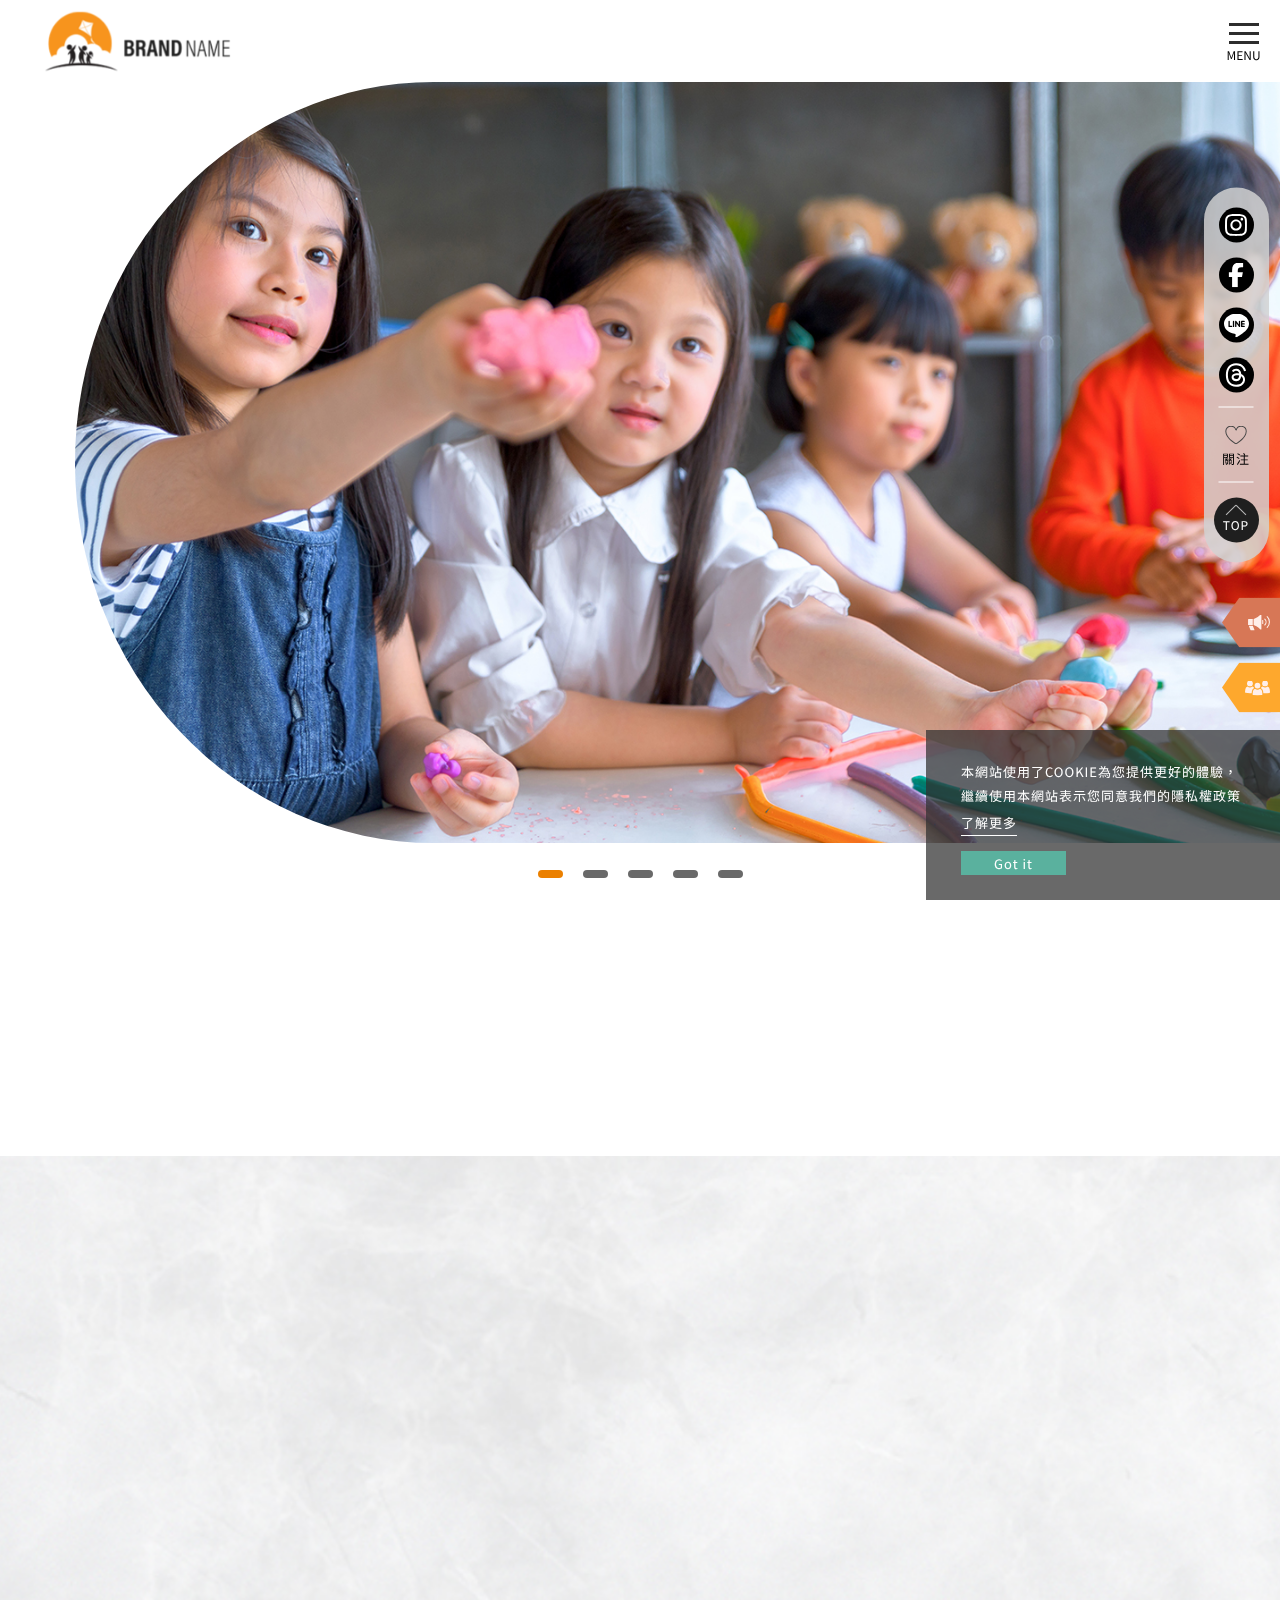
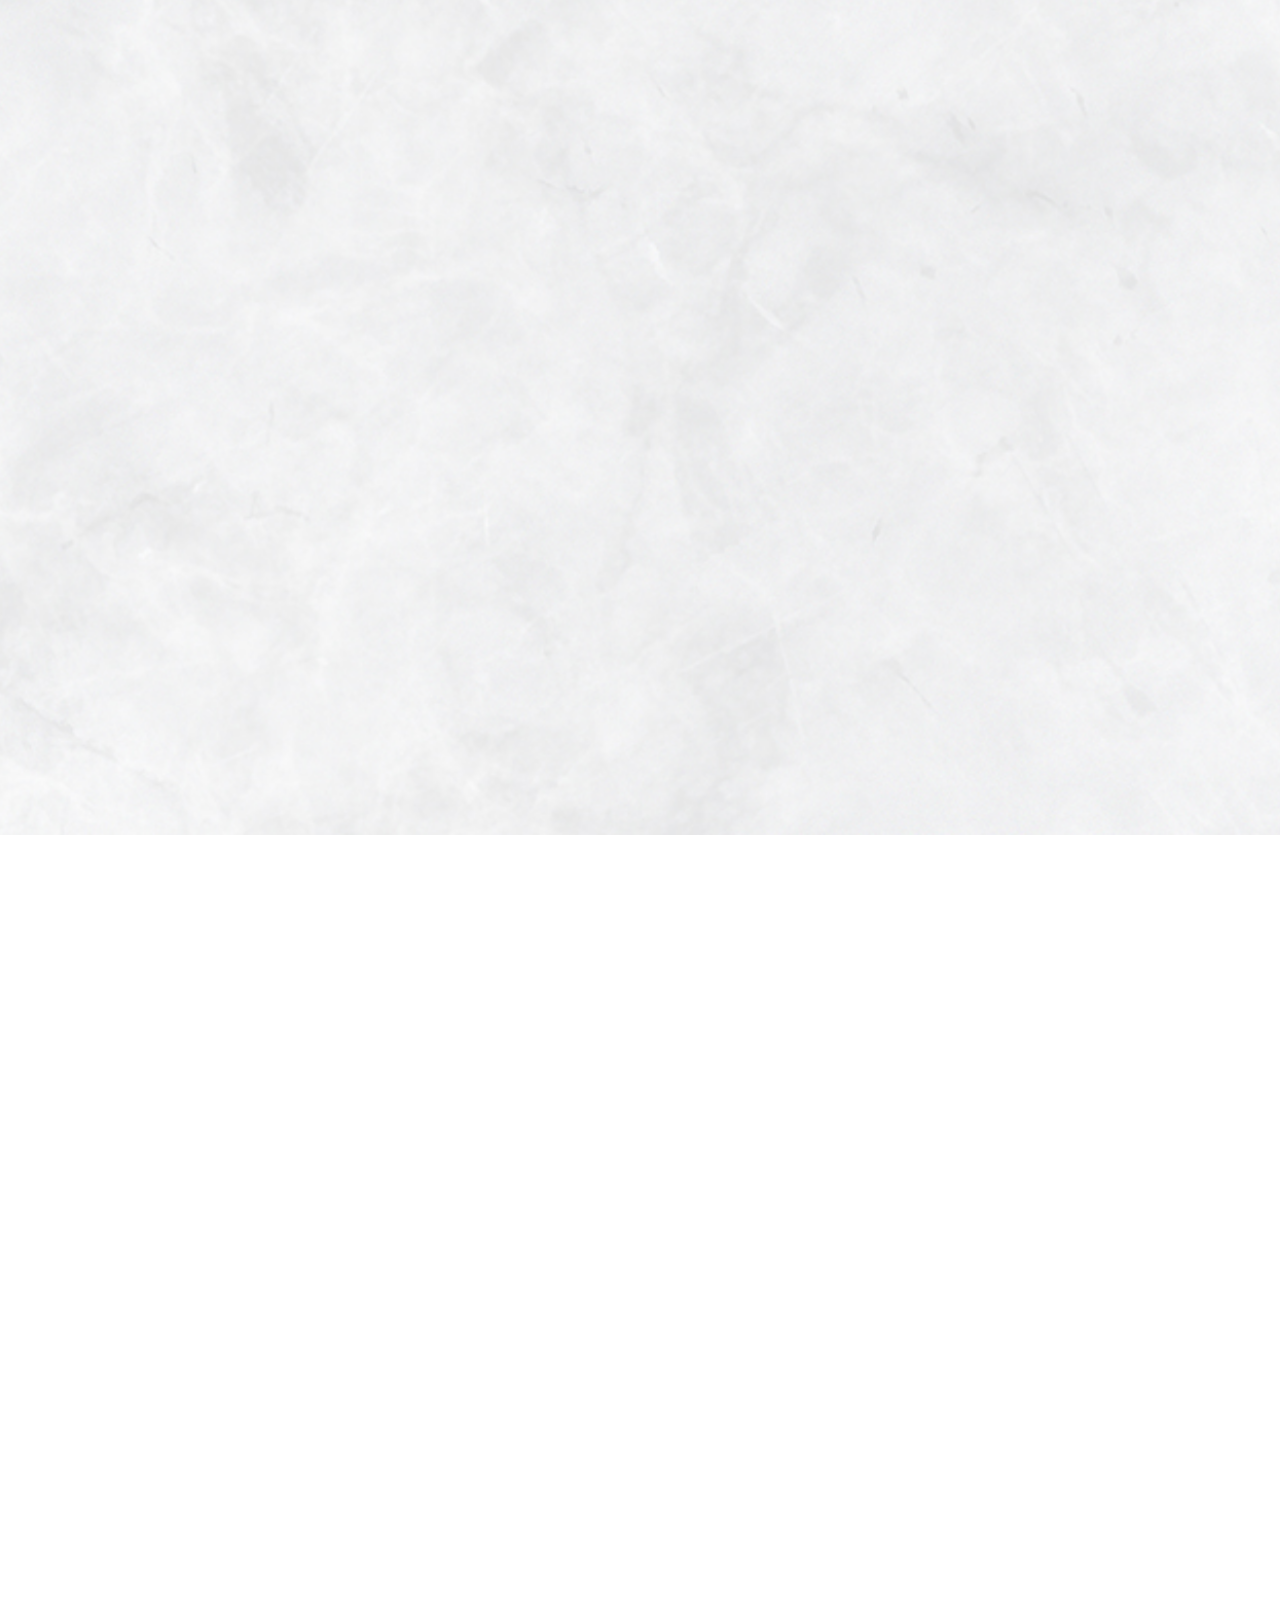
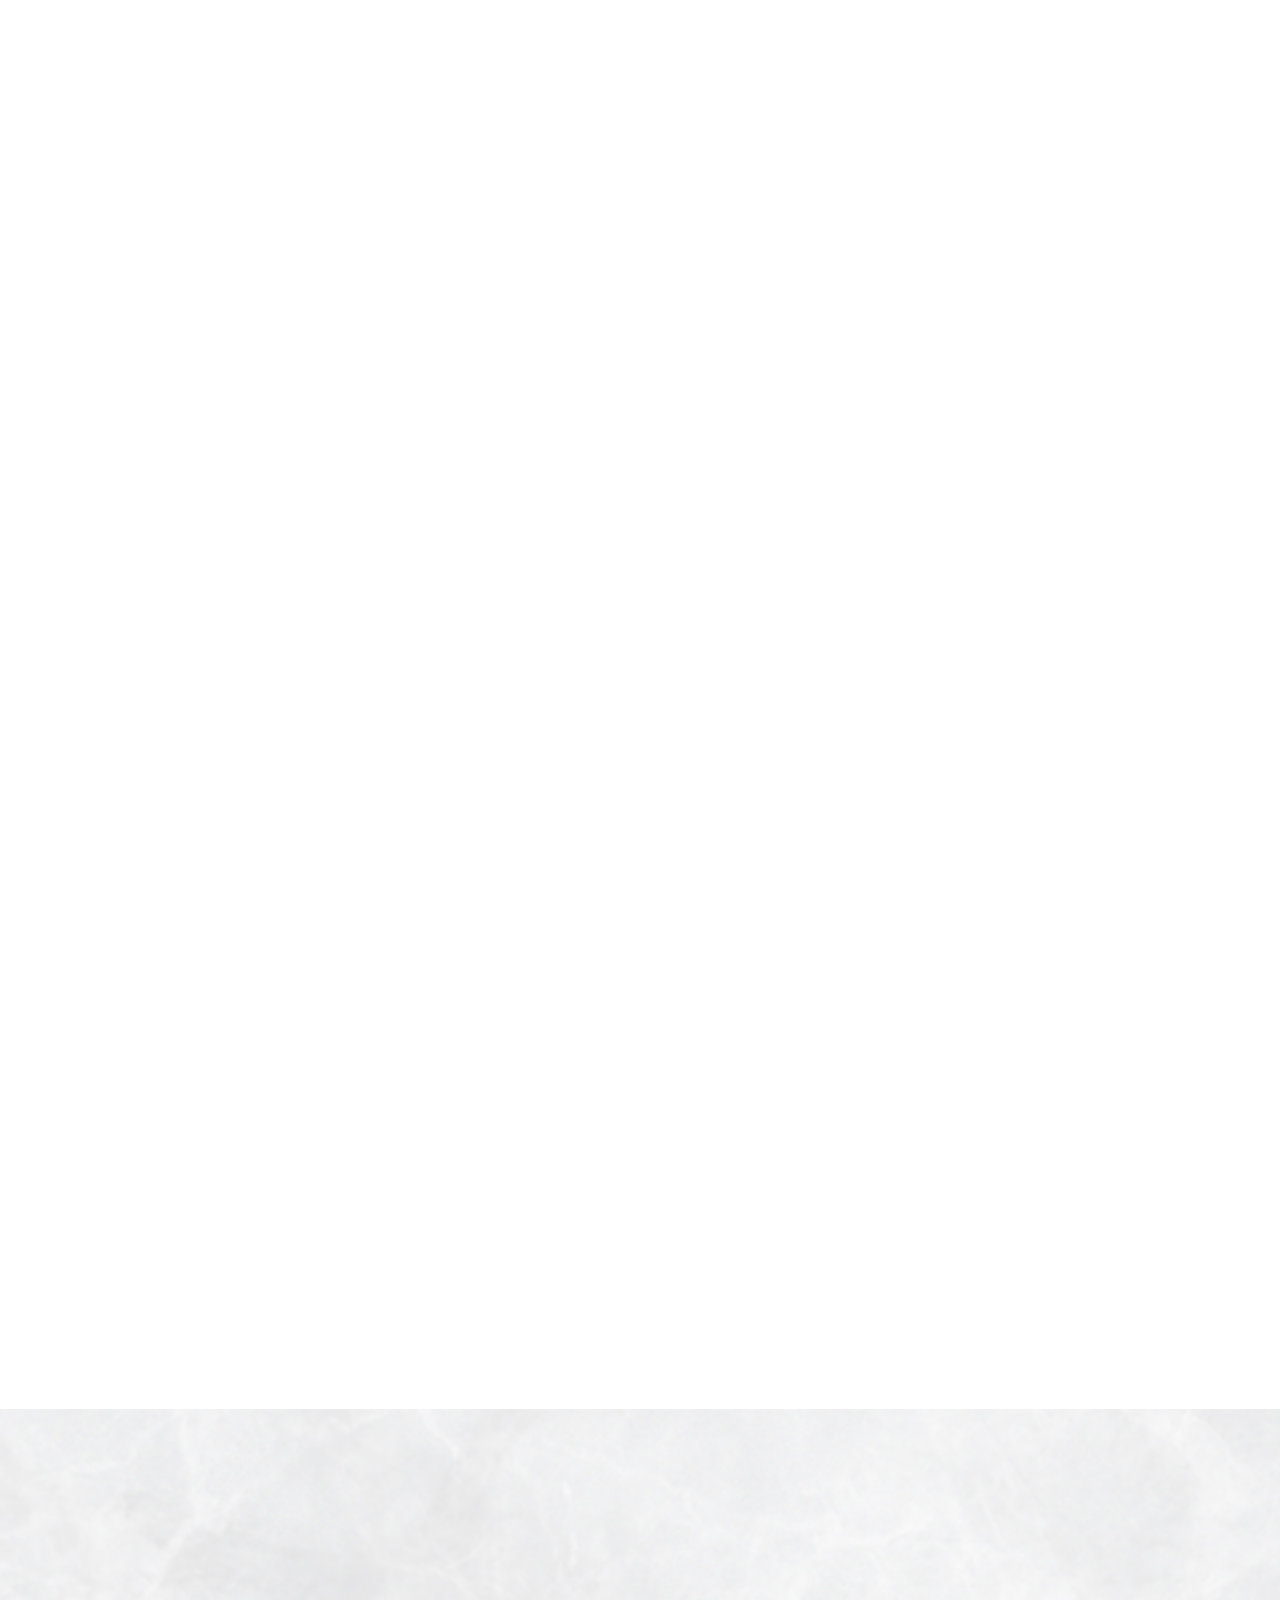
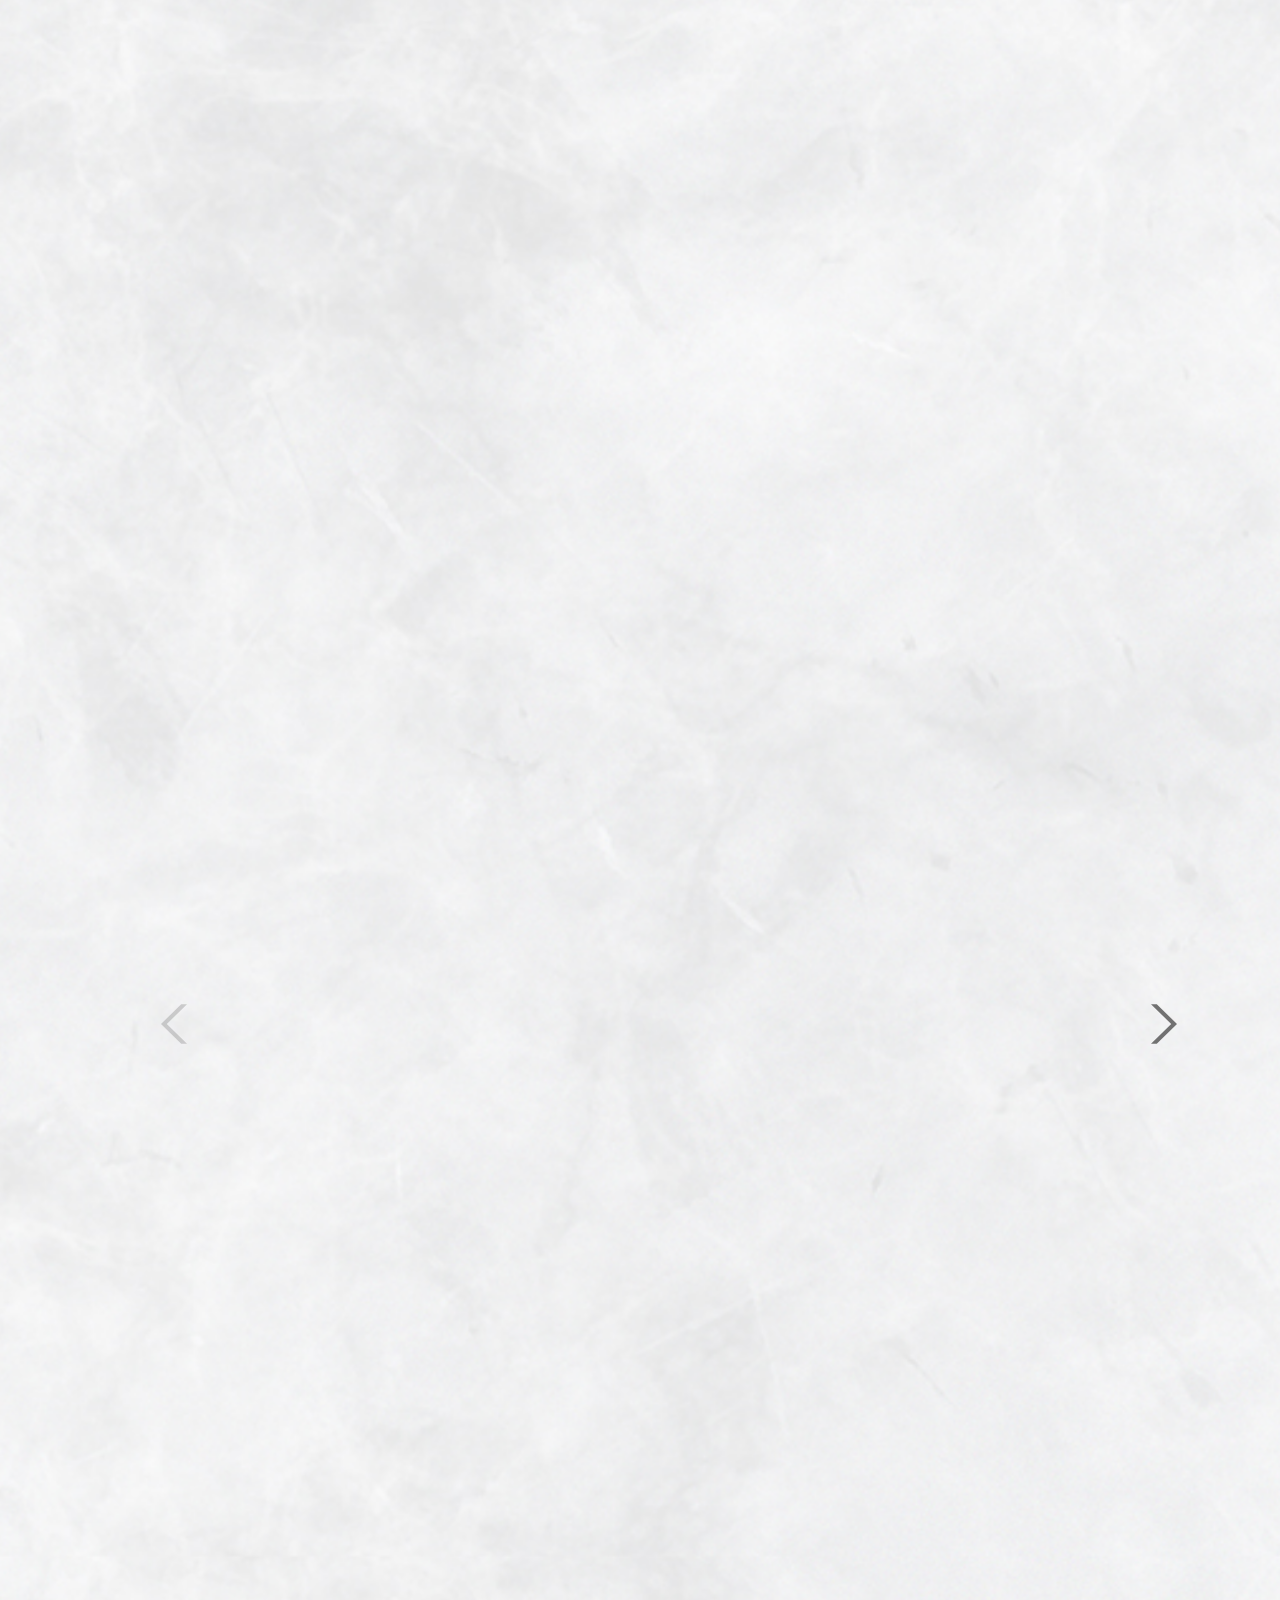
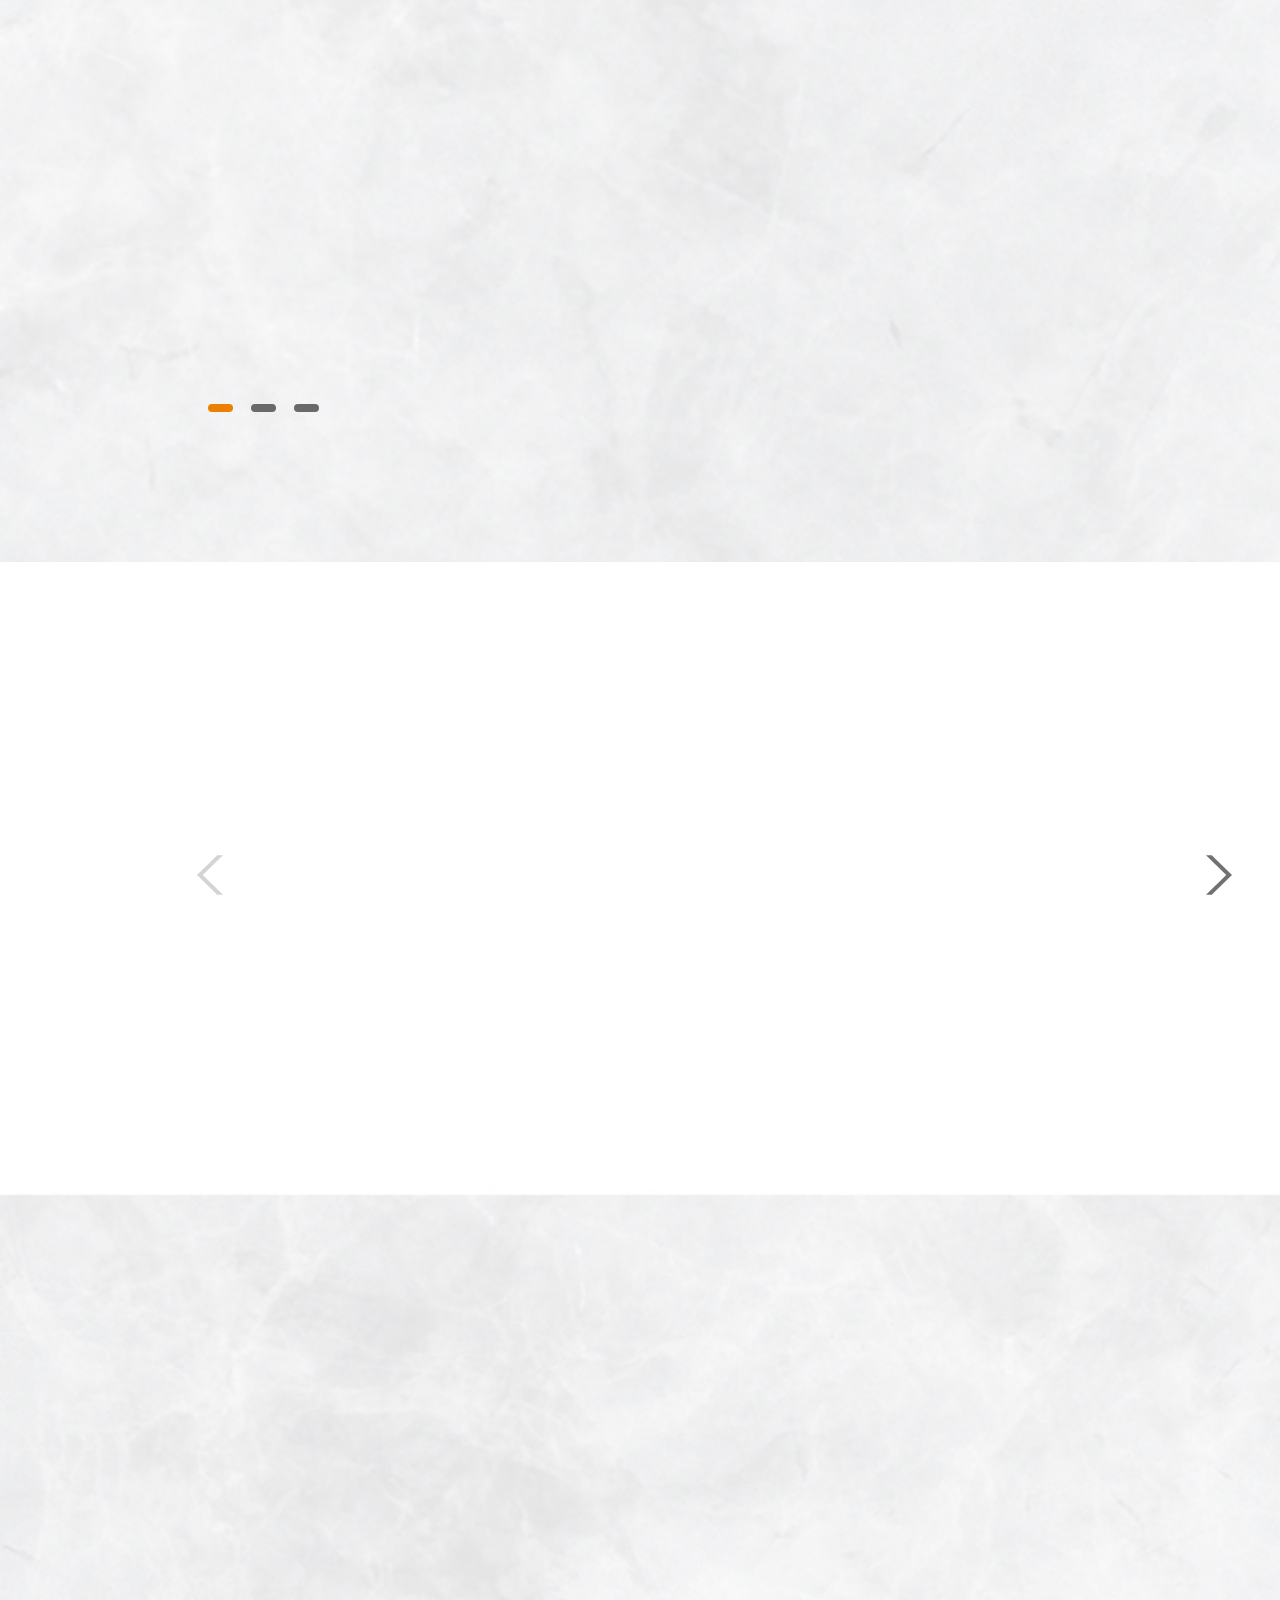
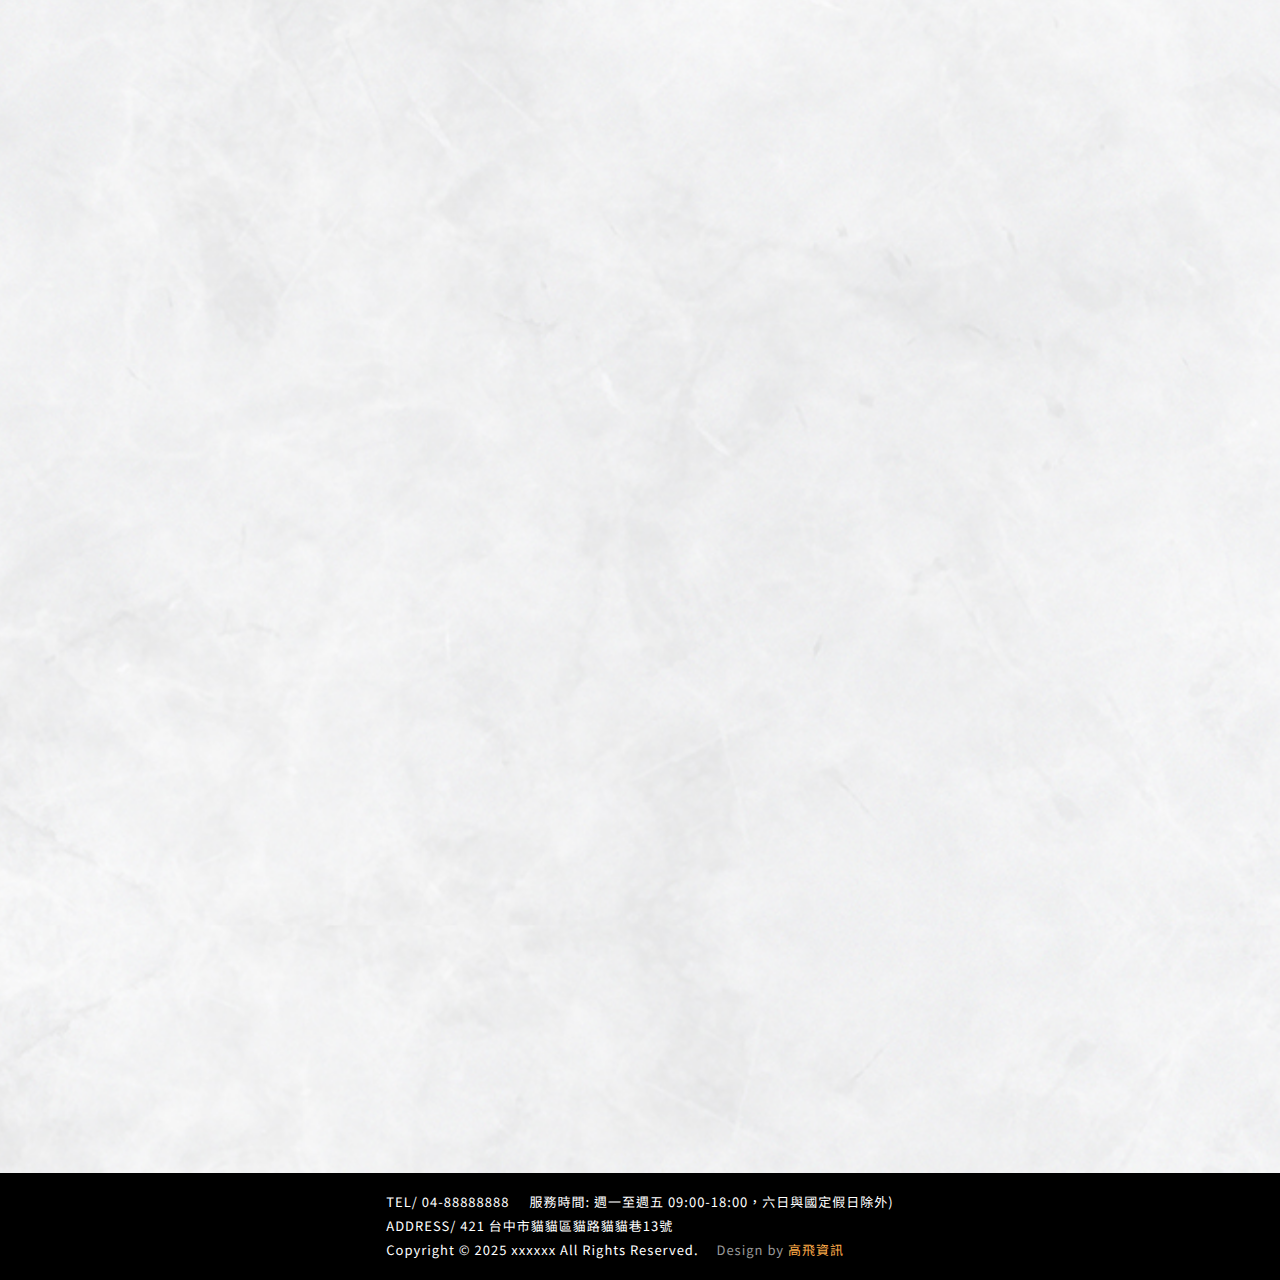
==== commit c95944dd: "deploy on 2025-03-12 23:08:20" ====
--- a/index.html
+++ b/index.html
@@ -45,12 +45,9 @@
             <h2 class="el-title u-style-none" data-aos="fade-up">Your Pathway to Academic Success!</h2>
             <h3 class="el-subtitle u-style-none" data-aos="fade-up">加入我們‧開創未來</h3>
             <p class="el-text" data-aos="fade-up">我們致力於幫助每位學生發揮潛力，突破學習障礙，無論是學科成績提升、語言能力加強，還是全面素質的培養。我們提供高質量的個性化教學，讓每個學生都能在自己的學習旅程中取得最好的成果。</p>
-            <div class="btn-group" data-aos="fade-up">
-              <div class="c-btn-bn-contact">
+            <div class="btn-group" data-aos="fade-up"><a class="c-btn-bn-contact js-go-tag" href="#contact">
                 <div class="c-btn__label">立即聯絡</div>
-                <div class="c-btn__icon"></div>
-              </div>
-            </div>
+                <div class="c-btn__icon"></div></a></div>
           </div>
         </div>
         <div class="c-bn__view js-swiper-index" data-aos="fade-left">
@@ -120,7 +117,7 @@
             </div>
             <div class="news-lists">
               <ul class="news-list u-style-none">
-                <li class="news-list__item" data-aos="fade-up" data-aos-delay="100">
+                <li class="news-list__item" data-aos="fade-up">
                   <div class="c-crd-news-list js-fetch-open" data-page="news-detail.html" data-class="c-lbx-news">
                     <div class="c-crd__time">
                       <div class="c-crd__time-date">10/20</div>
@@ -133,7 +130,7 @@
                     </div>
                   </div>
                 </li>
-                <li class="news-list__item" data-aos="fade-up" data-aos-delay="100">
+                <li class="news-list__item" data-aos="fade-up">
                   <div class="c-crd-news-list js-fetch-open" data-page="news-detail.html" data-class="c-lbx-news">
                     <div class="c-crd__time">
                       <div class="c-crd__time-date">10/20</div>
@@ -146,7 +143,20 @@
                     </div>
                   </div>
                 </li>
-                <li class="news-list__item" data-aos="fade-up" data-aos-delay="100">
+                <li class="news-list__item" data-aos="fade-up">
+                  <div class="c-crd-news-list js-fetch-open" data-page="news-detail.html" data-class="c-lbx-news">
+                    <div class="c-crd__time">
+                      <div class="c-crd__time-date">10/20</div>
+                      <div class="c-crd__time-year">2024</div>
+                    </div>
+                    <div class="c-crd__inner">
+                      <div class="c-crd__title">全年滾動招生，隨時加入，開始您的學習之旅</div>
+                      <div class="c-crd__description">快來加入！語文、數學、英文 - 基礎提升，輕鬆突破</div>
+                      <div class="c-crd__btn">...more</div>
+                    </div>
+                  </div>
+                </li>
+                <li class="news-list__item" data-aos="fade-up">
                   <div class="c-crd-news-list js-fetch-open" data-page="news-detail.html" data-class="c-lbx-news">
                     <div class="c-crd__time">
                       <div class="c-crd__time-date">10/20</div>
--- a/styles/style.css
+++ b/styles/style.css
@@ -2391,6 +2391,12 @@
 }
 .c-btn-fixed-focus .c-btn__icon::before {
   background: #454545;
+  -webkit-mask-position: center;
+          mask-position: center;
+  -webkit-mask-repeat: no-repeat;
+          mask-repeat: no-repeat;
+  -webkit-mask-size: contain;
+          mask-size: contain;
   -webkit-mask-image: url(../img/common/icon/heart-line.svg);
           mask-image: url(../img/common/icon/heart-line.svg);
 }
@@ -2403,10 +2409,16 @@
 .c-btn-fixed-focus .c-btn__label {
   margin-top: 7px;
 }
+.c-btn-fixed-focus.active .c-btn__icon::before {
+  opacity: 0;
+}
 .c-btn-fixed-focus.active .c-btn__icon::after {
   opacity: 1;
 }
 @media all and (min-width: 1367px) {
+  .c-btn-fixed-focus:hover .c-btn__icon::before {
+    background: #EB6B6B;
+  }
   .c-btn-fixed-focus:hover .c-btn__icon::after {
     opacity: 0.5;
   }
@@ -2423,8 +2435,6 @@
 }
 @media all and (max-width: 768px) {
   .c-btn-fixed-focus {
-    width: 50px;
-    height: 50px;
     border-radius: 100%;
     background: #EEA042;
     color: #fff;
@@ -2466,7 +2476,7 @@
 }
 
 .c-btn-toolbar-label {
-  width: 150px;
+  width: 145px;
   height: 50px;
   display: -webkit-box;
   display: -ms-flexbox;
@@ -3731,7 +3741,7 @@
       -ms-flex-pack: center;
           justify-content: center;
   gap: 30px;
-  margin-right: 10px;
+  margin-right: 17px;
   background: rgba(210, 210, 210, 0.84);
   border-radius: 50px;
   padding: 22px 17px;
@@ -3907,22 +3917,22 @@
 }
 @media all and (max-width: 1366px) {
   .toolbar-label__item {
-    -webkit-transform: translateX(92px);
-        -ms-transform: translateX(92px);
-            transform: translateX(92px);
-  }
-}
-
-.fixed-side.is-move .c-toolbar__item.is-list, .fixed-side.is-end .c-toolbar__item.is-list {
+    -webkit-transform: translateX(87px);
+        -ms-transform: translateX(87px);
+            transform: translateX(87px);
+  }
+}
+
+.fixed-side.is-move .fixed-toolbar__item.is-list, .fixed-side.is-end .fixed-toolbar__item.is-list {
   -webkit-transform: translateX(40px);
       -ms-transform: translateX(40px);
           transform: translateX(40px);
   padding: 20px 10px;
 }
 .fixed-side.is-move .toolbar-label__item, .fixed-side.is-end .toolbar-label__item {
-  -webkit-transform: translateX(92px);
-      -ms-transform: translateX(92px);
-          transform: translateX(92px);
+  -webkit-transform: translateX(87px);
+      -ms-transform: translateX(87px);
+          transform: translateX(87px);
 }
 @media all and (min-width: 1367px) {
   .fixed-side.is-move .c-btn-toolbar-label:hover, .fixed-side.is-end .c-btn-toolbar-label:hover {
@@ -3932,39 +3942,11 @@
   }
 }
 @media all and (max-width: 1366px) {
-  .fixed-side.is-move .c-toolbar__item.is-list, .fixed-side.is-end .c-toolbar__item.is-list {
+  .fixed-side.is-move .fixed-toolbar__item.is-list, .fixed-side.is-end .fixed-toolbar__item.is-list {
     -webkit-transform: translateX(50px);
         -ms-transform: translateX(50px);
             transform: translateX(50px);
     padding: 10px 5px;
-  }
-}
-@media all and (max-width: 600px) {
-  .fixed-side.is-move .c-toolbar__item.is-list, .fixed-side.is-end .c-toolbar__item.is-list {
-    -webkit-transform: translateX(80px);
-        -ms-transform: translateX(80px);
-            transform: translateX(80px);
-    opacity: 0;
-  }
-  .fixed-side.is-move .c-toolbar__item.is-label, .fixed-side.is-end .c-toolbar__item.is-label {
-    -webkit-transform: translateX(50px);
-        -ms-transform: translateX(50px);
-            transform: translateX(50px);
-    opacity: 0;
-  }
-}
-@media all and (max-width: 600px) {
-  .fixed-side.is-fadein .c-toolbar__item.is-list {
-    -webkit-transform: translateX(50px);
-        -ms-transform: translateX(50px);
-            transform: translateX(50px);
-    opacity: 1;
-  }
-  .fixed-side.is-fadein .c-toolbar__item.is-label {
-    -webkit-transform: translateX(0px);
-        -ms-transform: translateX(0px);
-            transform: translateX(0px);
-    opacity: 1;
   }
 }
 
@@ -3987,6 +3969,10 @@
   right: 15px;
   bottom: 125px;
   gap: 15px;
+  -webkit-transition: all 0.5s;
+  transition: all 0.5s;
+  -webkit-transition-timing-function: ease, step-start, cubic-bezier(0.1, 0.7, 1, 0.1);
+          transition-timing-function: ease, step-start, cubic-bezier(0.1, 0.7, 1, 0.1);
 }
 
 .fixed-label-toggle {
@@ -4003,7 +3989,7 @@
           align-items: center;
   padding-top: 16px;
   padding-left: 30px;
-  padding-bottom: 16px;
+  padding-bottom: 14px;
   padding-right: 10px;
   border-top-left-radius: 50px 100%;
   -webkit-transition: all 0.5s;
@@ -4021,20 +4007,34 @@
   background: #d75600;
   font-style: italic;
   padding: 2px 8px 5px;
+  -webkit-transition: all 0.5s;
+  transition: all 0.5s;
+  -webkit-transition-timing-function: ease, step-start, cubic-bezier(0.1, 0.7, 1, 0.1);
+          transition-timing-function: ease, step-start, cubic-bezier(0.1, 0.7, 1, 0.1);
 }
 .fixed-label-toggle .el-toggle__label {
   font-size: 18px;
   font-family: "Roboto", "Noto Sans TC", "Microsoft JhengHei", sans-serif;
   color: #fff;
   margin-right: 7px;
+  -webkit-transition: all 0.5s;
+  transition: all 0.5s;
+  -webkit-transition-timing-function: ease, step-start, cubic-bezier(0.1, 0.7, 1, 0.1);
+          transition-timing-function: ease, step-start, cubic-bezier(0.1, 0.7, 1, 0.1);
 }
 .fixed-label-toggle .el-toggle__icon {
   width: 20px;
   height: 15px;
   background: #fff;
+  -webkit-mask-repeat: no-repeat;
+          mask-repeat: no-repeat;
   -webkit-mask-image: url(../img/common/icon/chevron-up.svg);
           mask-image: url(../img/common/icon/chevron-up.svg);
   margin-top: -5px;
+  -webkit-transition: all 0.5s;
+  transition: all 0.5s;
+  -webkit-transition-timing-function: ease, step-start, cubic-bezier(0.1, 0.7, 1, 0.1);
+          transition-timing-function: ease, step-start, cubic-bezier(0.1, 0.7, 1, 0.1);
 }
 .fixed-label-toggle.is-active {
   -webkit-transform: translateY(100%);
@@ -4141,6 +4141,25 @@
   background: #fff;
 }
 
+.fixed-side.is-move .fixed-btn-group, .fixed-side.is-end .fixed-btn-group {
+  right: 5px;
+}
+.fixed-side.is-move .fixed-label-toggle, .fixed-side.is-end .fixed-label-toggle {
+  padding-top: 10px;
+  padding-bottom: 8px;
+}
+.fixed-side.is-move .fixed-label-toggle .el-toggle__tag, .fixed-side.is-end .fixed-label-toggle .el-toggle__tag {
+  -webkit-transform: scale(0.7) translateY(-6px);
+      -ms-transform: scale(0.7) translateY(-6px);
+          transform: scale(0.7) translateY(-6px);
+}
+.fixed-side.is-move .fixed-label-toggle .el-toggle__icon, .fixed-side.is-end .fixed-label-toggle .el-toggle__icon {
+  margin-top: -7px;
+}
+.fixed-side.is-move .fixed-label-toggle .el-toggle__label, .fixed-side.is-end .fixed-label-toggle .el-toggle__label {
+  font-size: 14px;
+}
+
 /* include /////////////////////////////////// */
 /* Common */
 .c-headline__cht {
@@ -4181,7 +4200,6 @@
   -webkit-box-pack: center;
       -ms-flex-pack: center;
           justify-content: center;
-  margin-top: 30px;
   margin-bottom: 40px;
 }
 .c-tab-switch__toggle > .c-btn-tab {
@@ -4381,11 +4399,6 @@
         -ms-flex-pack: justify;
             justify-content: space-between;
   }
-  .hd.is-move {
-    background: #fff;
-    -webkit-box-shadow: 0 0 5px rgba(0, 0, 0, 0.5);
-            box-shadow: 0 0 5px rgba(0, 0, 0, 0.5);
-  }
 }
 
 .hd-logo {
@@ -4398,6 +4411,10 @@
 .hd-logo__img {
   display: inline-block;
   width: 185px;
+  -webkit-transition: all 0.5s;
+  transition: all 0.5s;
+  -webkit-transition-timing-function: ease, step-start, cubic-bezier(0.1, 0.7, 1, 0.1);
+          transition-timing-function: ease, step-start, cubic-bezier(0.1, 0.7, 1, 0.1);
 }
 @media all and (min-width: 1281px) {
   .hd-logo {
@@ -4816,6 +4833,34 @@
   }
 }
 
+@media all and (max-width: 1280px) {
+  .hd.is-move, .hd.is-end {
+    background: #fff;
+    -webkit-box-shadow: 0 0 5px rgba(0, 0, 0, 0.5);
+            box-shadow: 0 0 5px rgba(0, 0, 0, 0.5);
+  }
+  .hd.is-move .hd-logo__img, .hd.is-end .hd-logo__img {
+    width: 120px;
+  }
+  .hd.is-move .hd-toggle, .hd.is-end .hd-toggle {
+    top: 9px;
+  }
+}
+@media all and (max-width: 600px) {
+  .hd.is-move .hd-logo__img, .hd.is-end .hd-logo__img {
+    width: 80px;
+  }
+  .hd.is-move .hd-toggle, .hd.is-end .hd-toggle {
+    top: 12px;
+  }
+  .hd.is-move .hd-toggle__label, .hd.is-end .hd-toggle__label {
+    opacity: 0;
+    -webkit-transform: translateY(-15px);
+        -ms-transform: translateY(-15px);
+            transform: translateY(-15px);
+  }
+}
+
 /* Footer */
 .ft {
   font-size: 13px;
@@ -5134,9 +5179,13 @@
     -webkit-box-ordinal-group: 2;
         -ms-flex-order: 1;
             order: 1;
-    padding-left: 5.859375vw;
+    padding-left: 0;
+  }
+  .c-bn-index .c-bn__content {
+    margin-left: 5.859375vw;
   }
   .c-bn-index .c-bn__dot {
+    width: 100%;
     margin-top: 2.109375vw;
   }
 }
@@ -5207,6 +5256,25 @@
 
 .news-lists {
   width: 37.8571428571%;
+}
+@media all and (min-width: 1281px) {
+  .news-lists.is-scroll {
+    overflow-x: hidden;
+    height: 445px;
+  }
+  .news-lists.is-scroll::-webkit-scrollbar {
+    width: 5px;
+    background: #BFBFBF;
+    border-radius: 100px;
+  }
+  .news-lists.is-scroll::-webkit-scrollbar-track {
+    background: #BFBFBF;
+    border-radius: 100px;
+  }
+  .news-lists.is-scroll::-webkit-scrollbar-thumb {
+    background: #7B7B7B;
+    border-radius: 100px;
+  }
 }
 
 .news-list__item {
@@ -6005,6 +6073,62 @@
   }
 }
 /* dynamic /////////////////////////////////// */
+@-webkit-keyframes scrollAnimation {
+  0% {
+    -webkit-transform: translateX(0);
+            transform: translateX(0);
+  }
+  50% {
+    -webkit-transform: translateX(15px);
+            transform: translateX(15px);
+  }
+  100% {
+    -webkit-transform: translateX(0);
+            transform: translateX(0);
+  }
+}
+@keyframes scrollAnimation {
+  0% {
+    -webkit-transform: translateX(0);
+            transform: translateX(0);
+  }
+  50% {
+    -webkit-transform: translateX(15px);
+            transform: translateX(15px);
+  }
+  100% {
+    -webkit-transform: translateX(0);
+            transform: translateX(0);
+  }
+}
+.c-btn-bn-scroll {
+  -webkit-animation: scrollAnimation 2s infinite ease;
+          animation: scrollAnimation 2s infinite ease;
+}
+@media all and (min-width: 1367px) {
+  .c-btn-bn-scroll:hover {
+    -webkit-animation-play-state: paused;
+            animation-play-state: paused;
+  }
+}
+
+@media all and (max-width: 1280px) {
+  .news-main[data-aos=fade-right] {
+    -webkit-transform: translate3d(0, 100px, 0);
+            transform: translate3d(0, 100px, 0);
+  }
+  .contact-pic[data-aos=fade-left] {
+    -webkit-transform: translate3d(0, 100px, 0);
+            transform: translate3d(0, 100px, 0);
+  }
+}
+@media all and (max-width: 600px) {
+  .c-headline__cht[data-aos=fade-down],
+  .c-headline__eng[data-aos=fade-down] {
+    -webkit-transform: translate3d(0, -50px, 0);
+            transform: translate3d(0, -50px, 0);
+  }
+}
 .c-headline__eng {
   -webkit-transition-delay: 200ms;
           transition-delay: 200ms;
@@ -6022,31 +6146,70 @@
 .c-bn-index .c-bn__inner .el-title {
   -webkit-transition-delay: 100ms;
           transition-delay: 100ms;
+  -webkit-transition-timing-function: cubic-bezier(0, 0.55, 0.45, 1);
+          transition-timing-function: cubic-bezier(0, 0.55, 0.45, 1);
 }
 .c-bn-index .c-bn__inner .el-subtitle {
+  -webkit-transition-delay: 250ms;
+          transition-delay: 250ms;
+  -webkit-transition-timing-function: cubic-bezier(0, 0.55, 0.45, 1);
+          transition-timing-function: cubic-bezier(0, 0.55, 0.45, 1);
+}
+.c-bn-index .c-bn__inner .el-text {
+  -webkit-transition-delay: 350ms;
+          transition-delay: 350ms;
+  -webkit-transition-timing-function: cubic-bezier(0, 0.55, 0.45, 1);
+          transition-timing-function: cubic-bezier(0, 0.55, 0.45, 1);
+}
+.c-bn-index .c-bn__inner .btn-group {
+  -webkit-transition-delay: 450ms;
+          transition-delay: 450ms;
+  -webkit-transition-timing-function: cubic-bezier(0, 0.55, 0.45, 1);
+          transition-timing-function: cubic-bezier(0, 0.55, 0.45, 1);
+}
+.c-bn-index .c-bn__view {
+  -webkit-transition-timing-function: cubic-bezier(0, 0.55, 0.45, 1);
+          transition-timing-function: cubic-bezier(0, 0.55, 0.45, 1);
+}
+@media all and (min-width: 1281px) {
+  .c-bn-index .c-bn__view {
+    -webkit-transition-delay: 600ms;
+            transition-delay: 600ms;
+  }
+}
+
+@media all and (min-width: 1281px) {
+  .news-list__item:nth-child(1) {
+    -webkit-transition-delay: 100ms;
+            transition-delay: 100ms;
+  }
+  .news-list__item:nth-child(2) {
+    -webkit-transition-delay: 200ms;
+            transition-delay: 200ms;
+  }
+  .news-list__item:nth-child(3) {
+    -webkit-transition-delay: 300ms;
+            transition-delay: 300ms;
+  }
+}
+
+.about .c-headline__cht {
   -webkit-transition-delay: 200ms;
           transition-delay: 200ms;
 }
-.c-bn-index .c-bn__inner .el-text {
-  -webkit-transition-delay: 300ms;
-          transition-delay: 300ms;
-}
-.c-bn-index .c-bn__inner .btn-group {
+.about .c-headline__eng {
   -webkit-transition-delay: 400ms;
           transition-delay: 400ms;
 }
-.c-bn-index .c-bn__view {
-  -webkit-transition-delay: 500ms;
-          transition-delay: 500ms;
-}
-
-.about .c-headline__cht {
-  -webkit-transition-delay: 300ms;
-          transition-delay: 300ms;
-}
-.about .c-headline__eng {
-  -webkit-transition-delay: 600ms;
-          transition-delay: 600ms;
+@media all and (min-width: 1281px) {
+  .about .c-headline__cht {
+    -webkit-transition-delay: 300ms;
+            transition-delay: 300ms;
+  }
+  .about .c-headline__eng {
+    -webkit-transition-delay: 600ms;
+            transition-delay: 600ms;
+  }
 }
 
 .about-main__item:nth-child(2) {
@@ -6059,32 +6222,56 @@
           transition-delay: 500ms;
 }
 
-.about-photos__item:nth-child(1) {
-  -webkit-transition-delay: 0ms;
-          transition-delay: 0ms;
-}
-.about-photos__item:nth-child(2) {
+.about-photos__item:nth-child(2n) {
   -webkit-transition-delay: 150ms;
           transition-delay: 150ms;
 }
-.about-photos__item:nth-child(3) {
-  -webkit-transition-delay: 300ms;
-          transition-delay: 300ms;
-}
-.about-photos__item:nth-child(4) {
-  -webkit-transition-delay: 450ms;
-          transition-delay: 450ms;
-}
-
-.video-list .swiper-slide:nth-child(2) .c-crd-idx-video {
-  -webkit-transition-delay: 200ms;
-          transition-delay: 200ms;
-}
-.video-list .swiper-slide:nth-child(3) .c-crd-idx-video {
-  -webkit-transition-delay: 300ms;
-          transition-delay: 300ms;
-}
-.video-list .swiper-slide:nth-child(4) .c-crd-idx-video {
-  -webkit-transition-delay: 400ms;
-          transition-delay: 400ms;
+@media all and (min-width: 1281px) {
+  .about-photos__item:nth-child(1) {
+    -webkit-transition-delay: 150ms;
+            transition-delay: 150ms;
+  }
+  .about-photos__item:nth-child(2) {
+    -webkit-transition-delay: 300ms;
+            transition-delay: 300ms;
+  }
+  .about-photos__item:nth-child(3) {
+    -webkit-transition-delay: 450ms;
+            transition-delay: 450ms;
+  }
+  .about-photos__item:nth-child(4) {
+    -webkit-transition-delay: 600ms;
+            transition-delay: 600ms;
+  }
+}
+
+@media all and (min-width: 769px) {
+  .video-list .swiper-slide:nth-child(2) .c-crd-idx-video {
+    -webkit-transition-delay: 100ms;
+            transition-delay: 100ms;
+  }
+}
+@media all and (min-width: 1025px) {
+  .video-list .swiper-slide:nth-child(2) .c-crd-idx-video {
+    -webkit-transition-delay: 200ms;
+            transition-delay: 200ms;
+  }
+  .video-list .swiper-slide:nth-child(3) .c-crd-idx-video {
+    -webkit-transition-delay: 300ms;
+            transition-delay: 300ms;
+  }
+}
+@media all and (min-width: 1601px) {
+  .video-list .swiper-slide:nth-child(2) .c-crd-idx-video {
+    -webkit-transition-delay: 200ms;
+            transition-delay: 200ms;
+  }
+  .video-list .swiper-slide:nth-child(3) .c-crd-idx-video {
+    -webkit-transition-delay: 300ms;
+            transition-delay: 300ms;
+  }
+  .video-list .swiper-slide:nth-child(4) .c-crd-idx-video {
+    -webkit-transition-delay: 400ms;
+            transition-delay: 400ms;
+  }
 }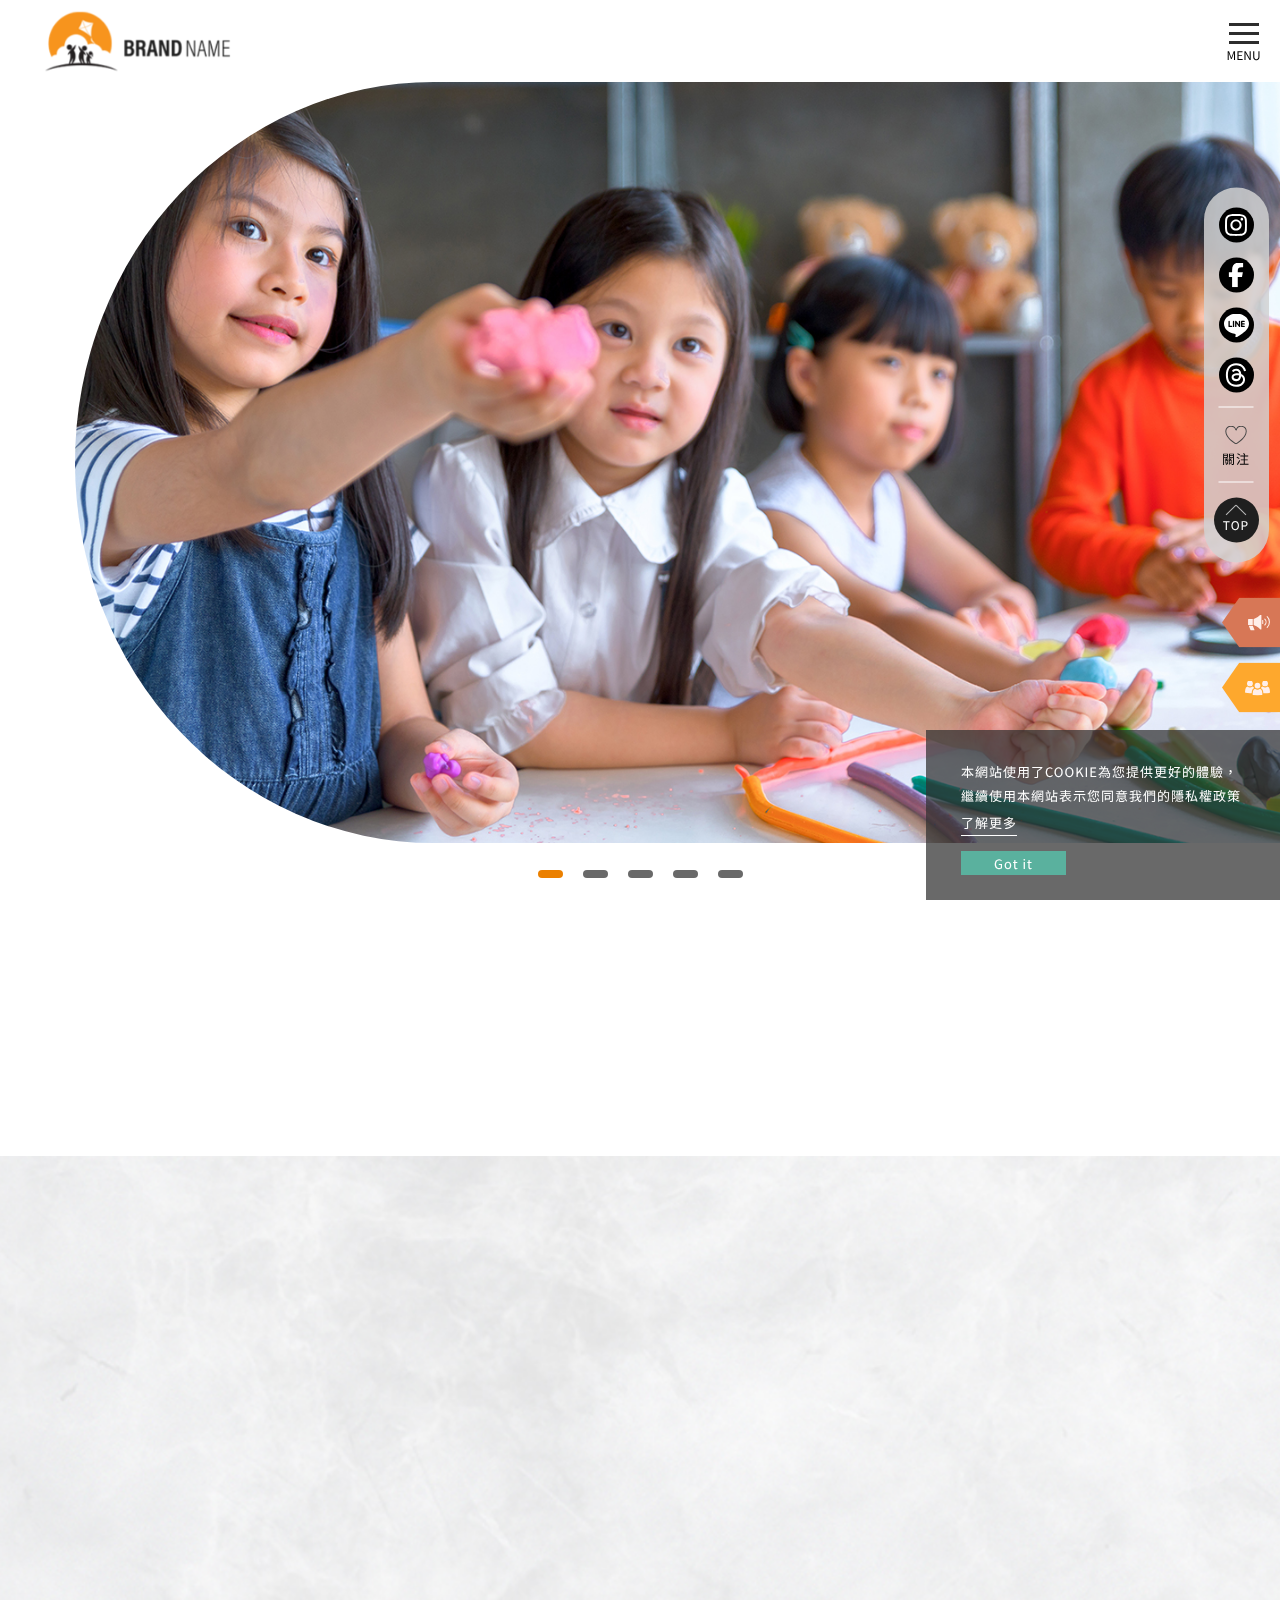
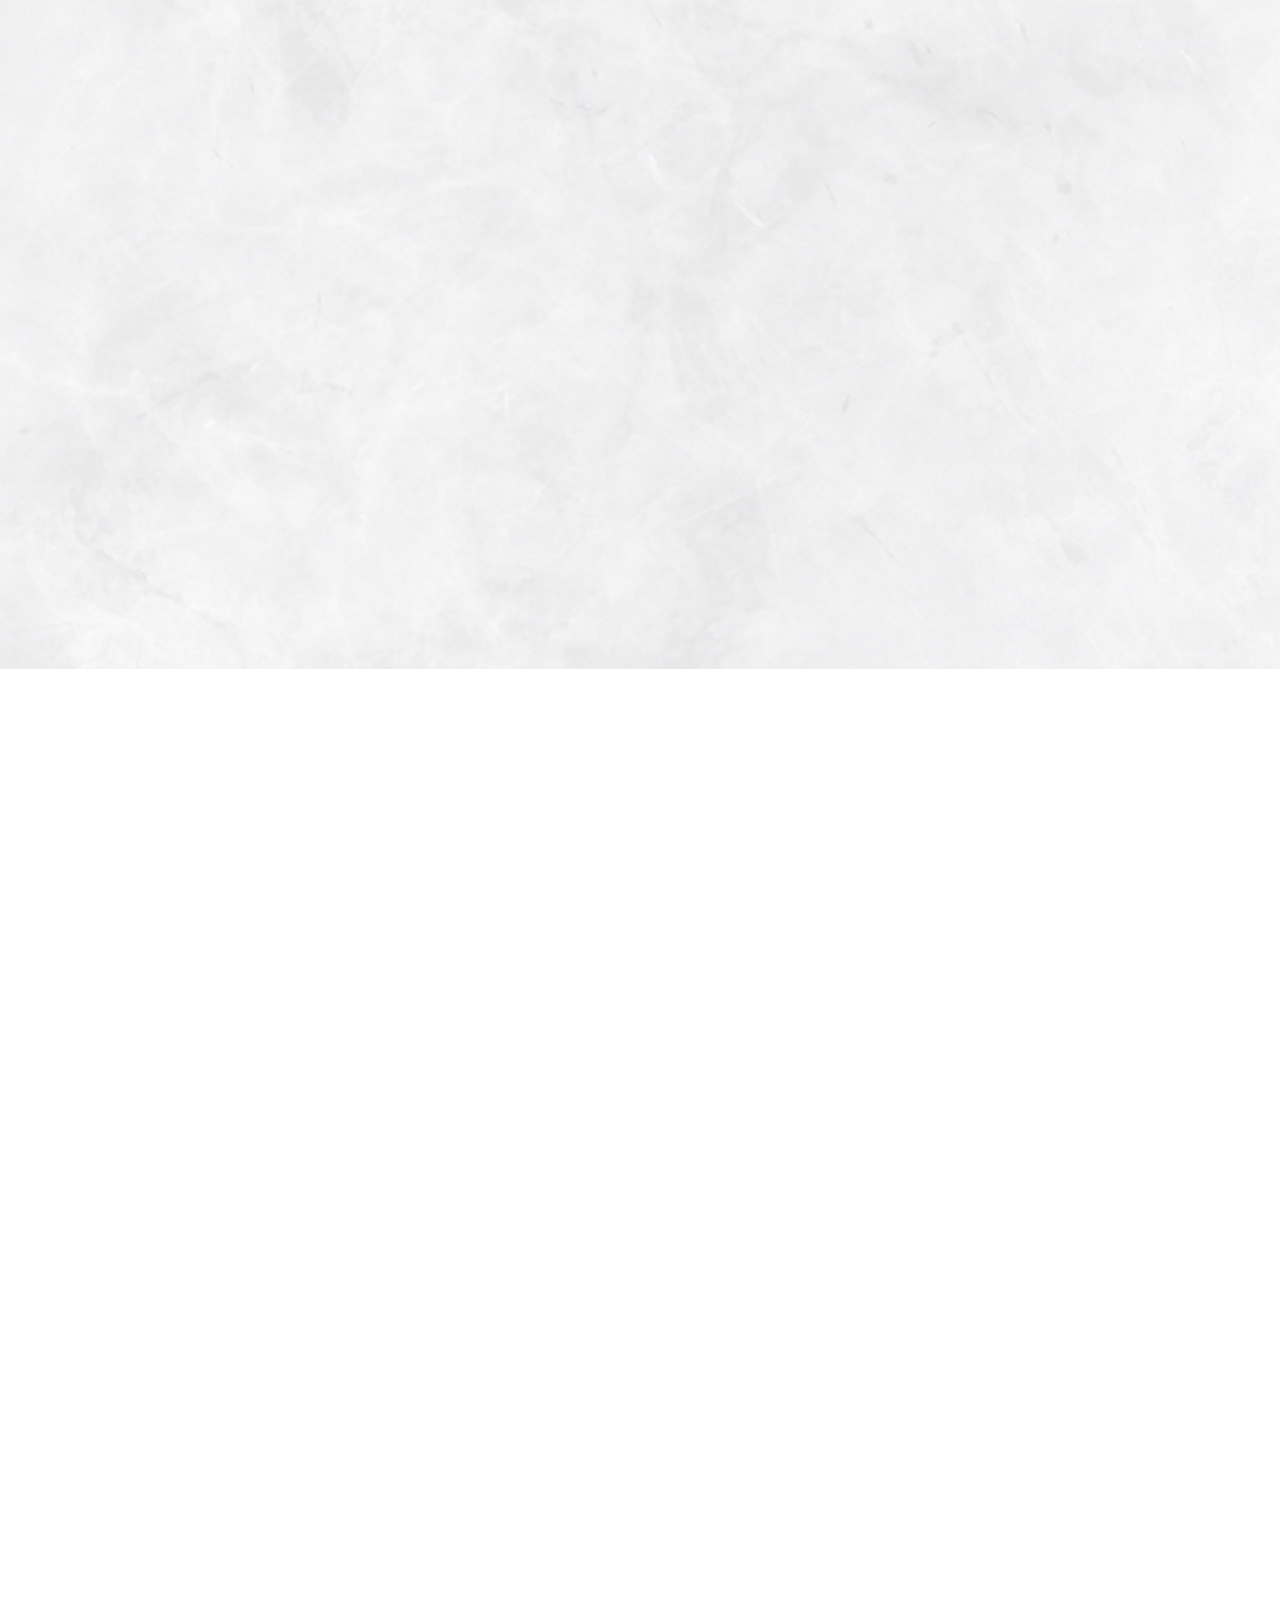
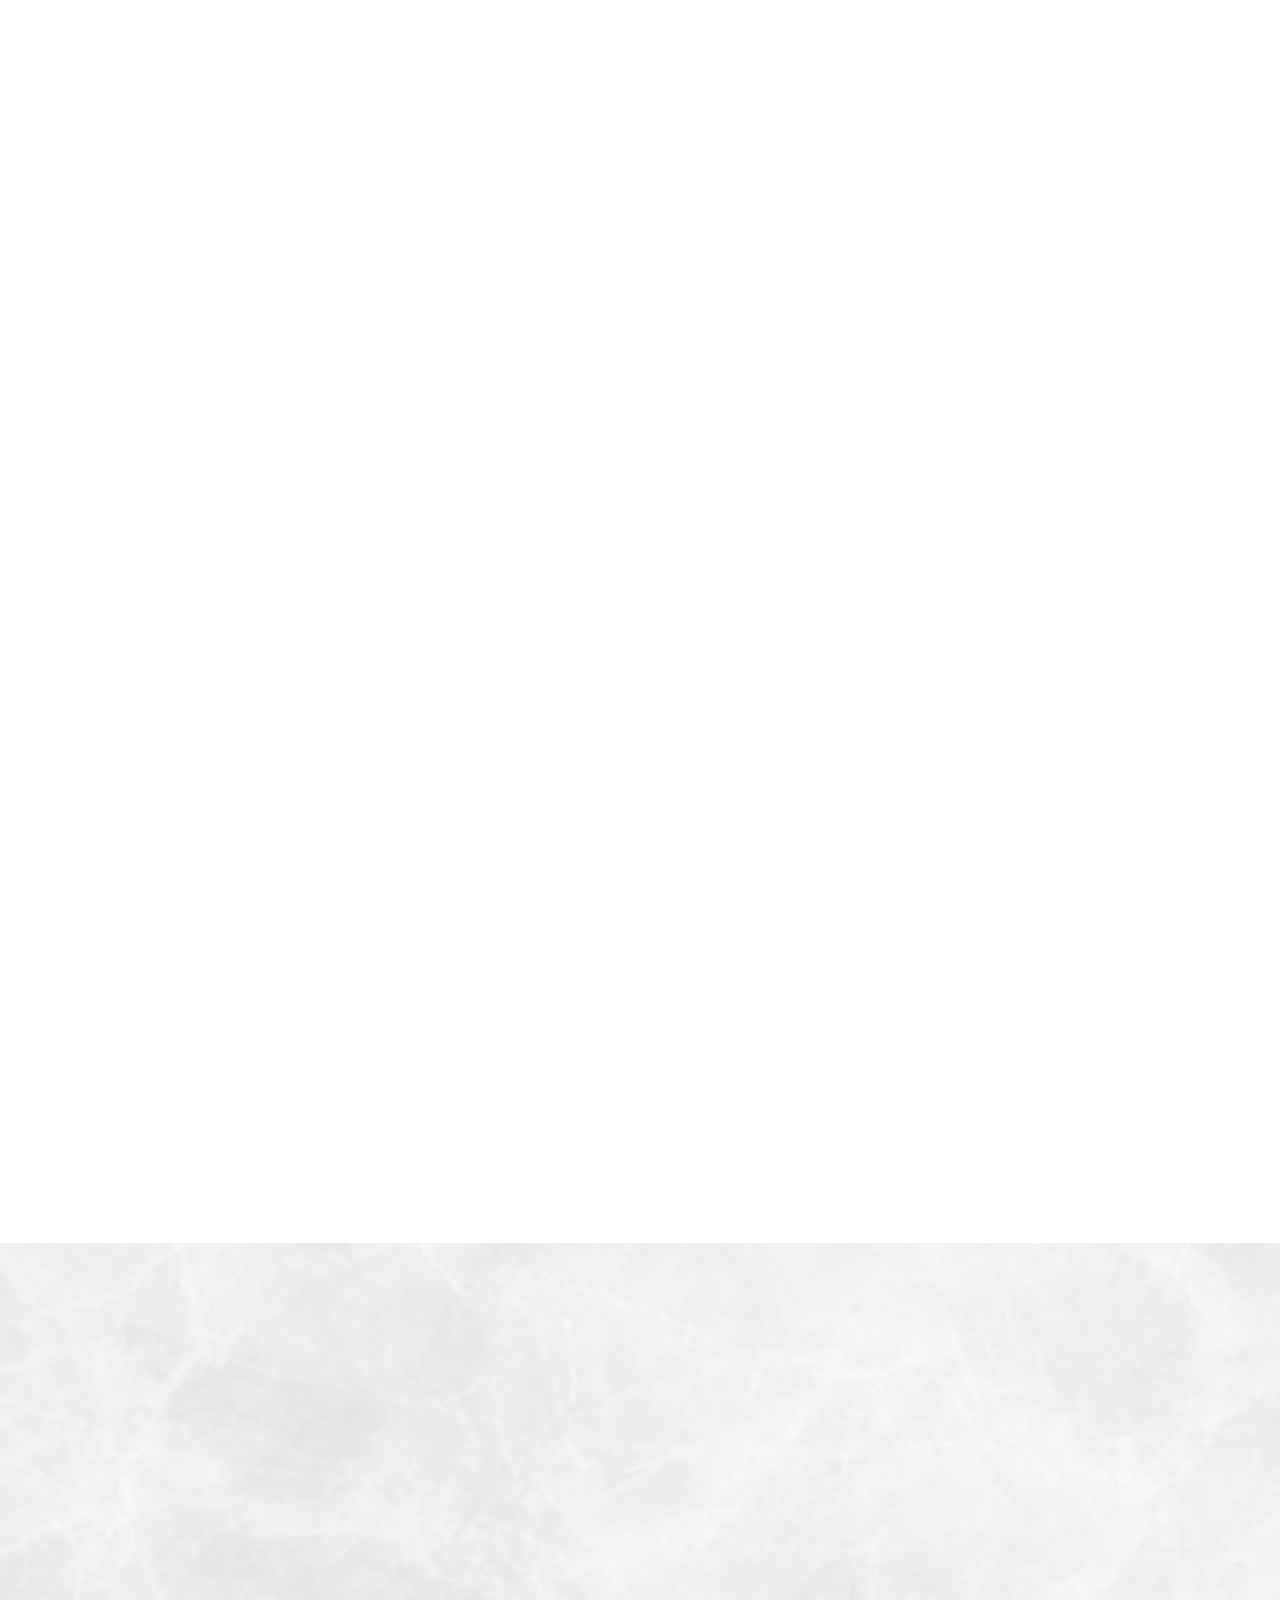
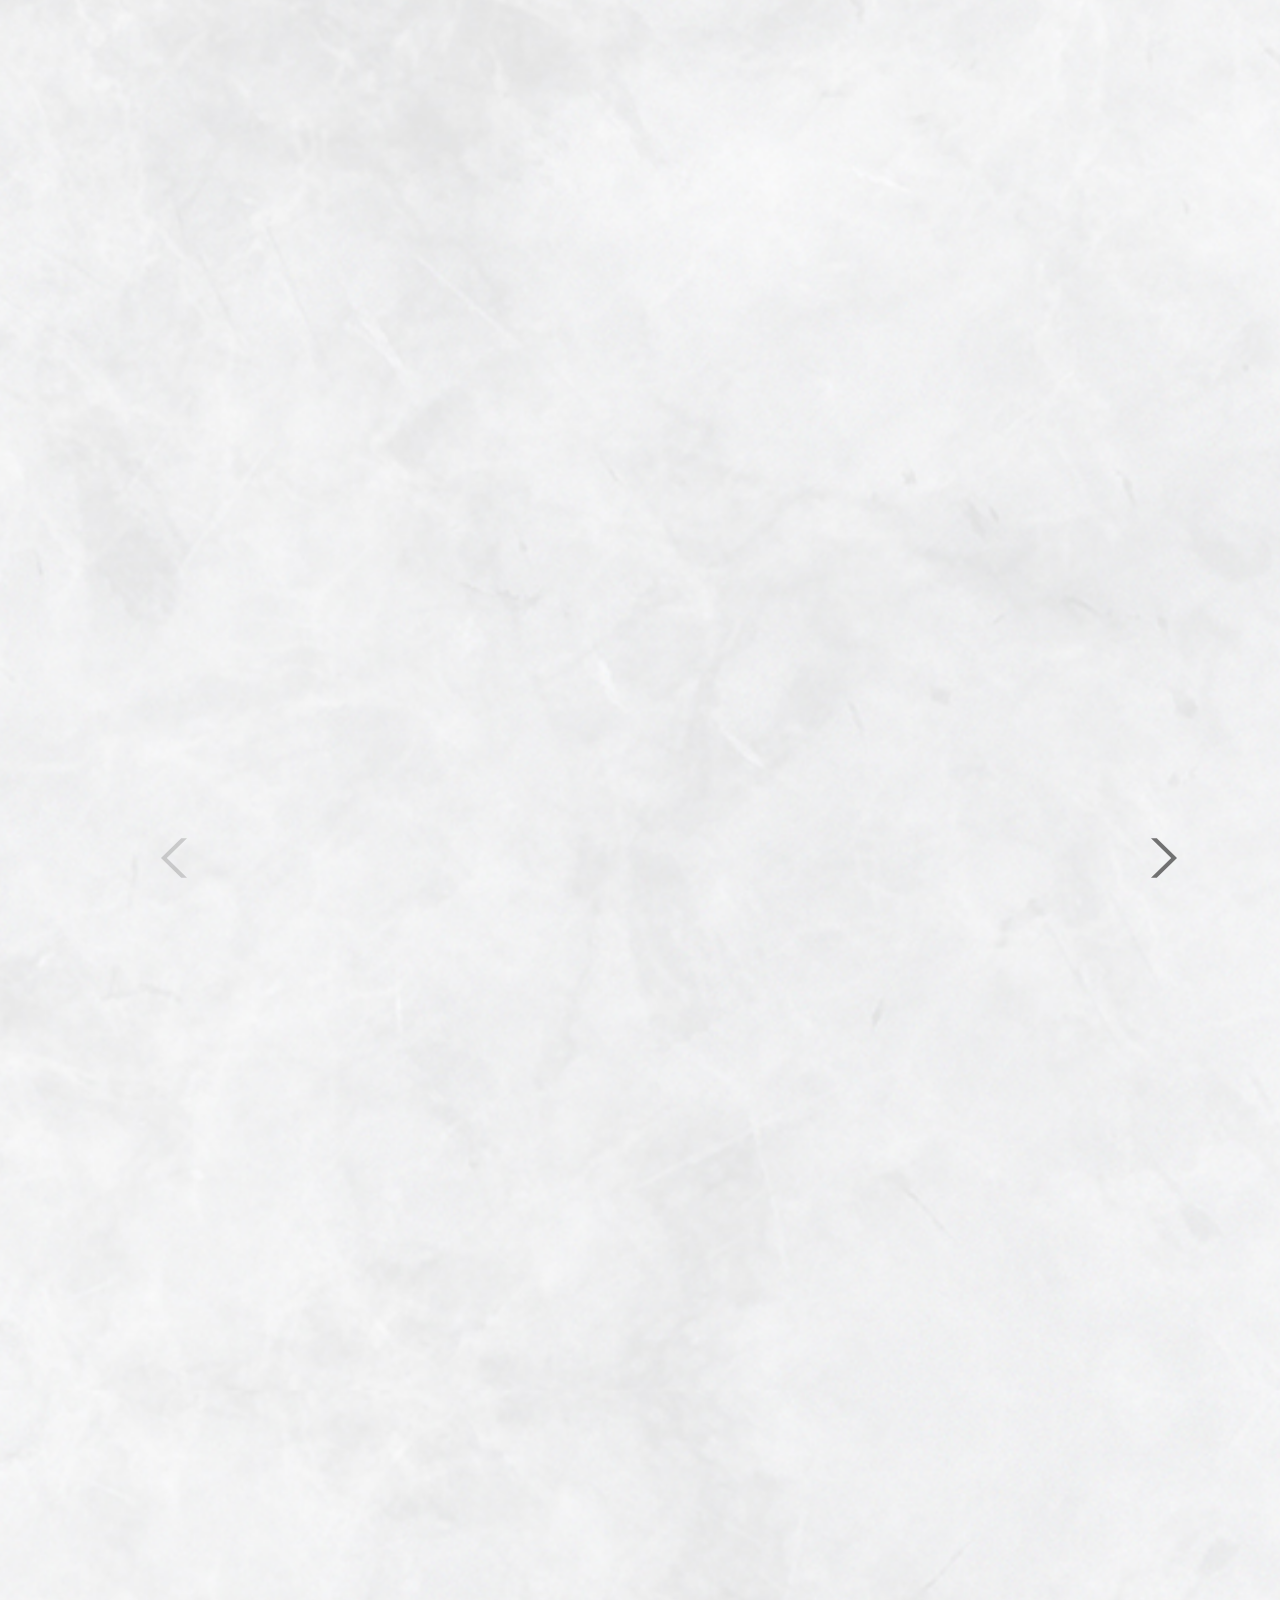
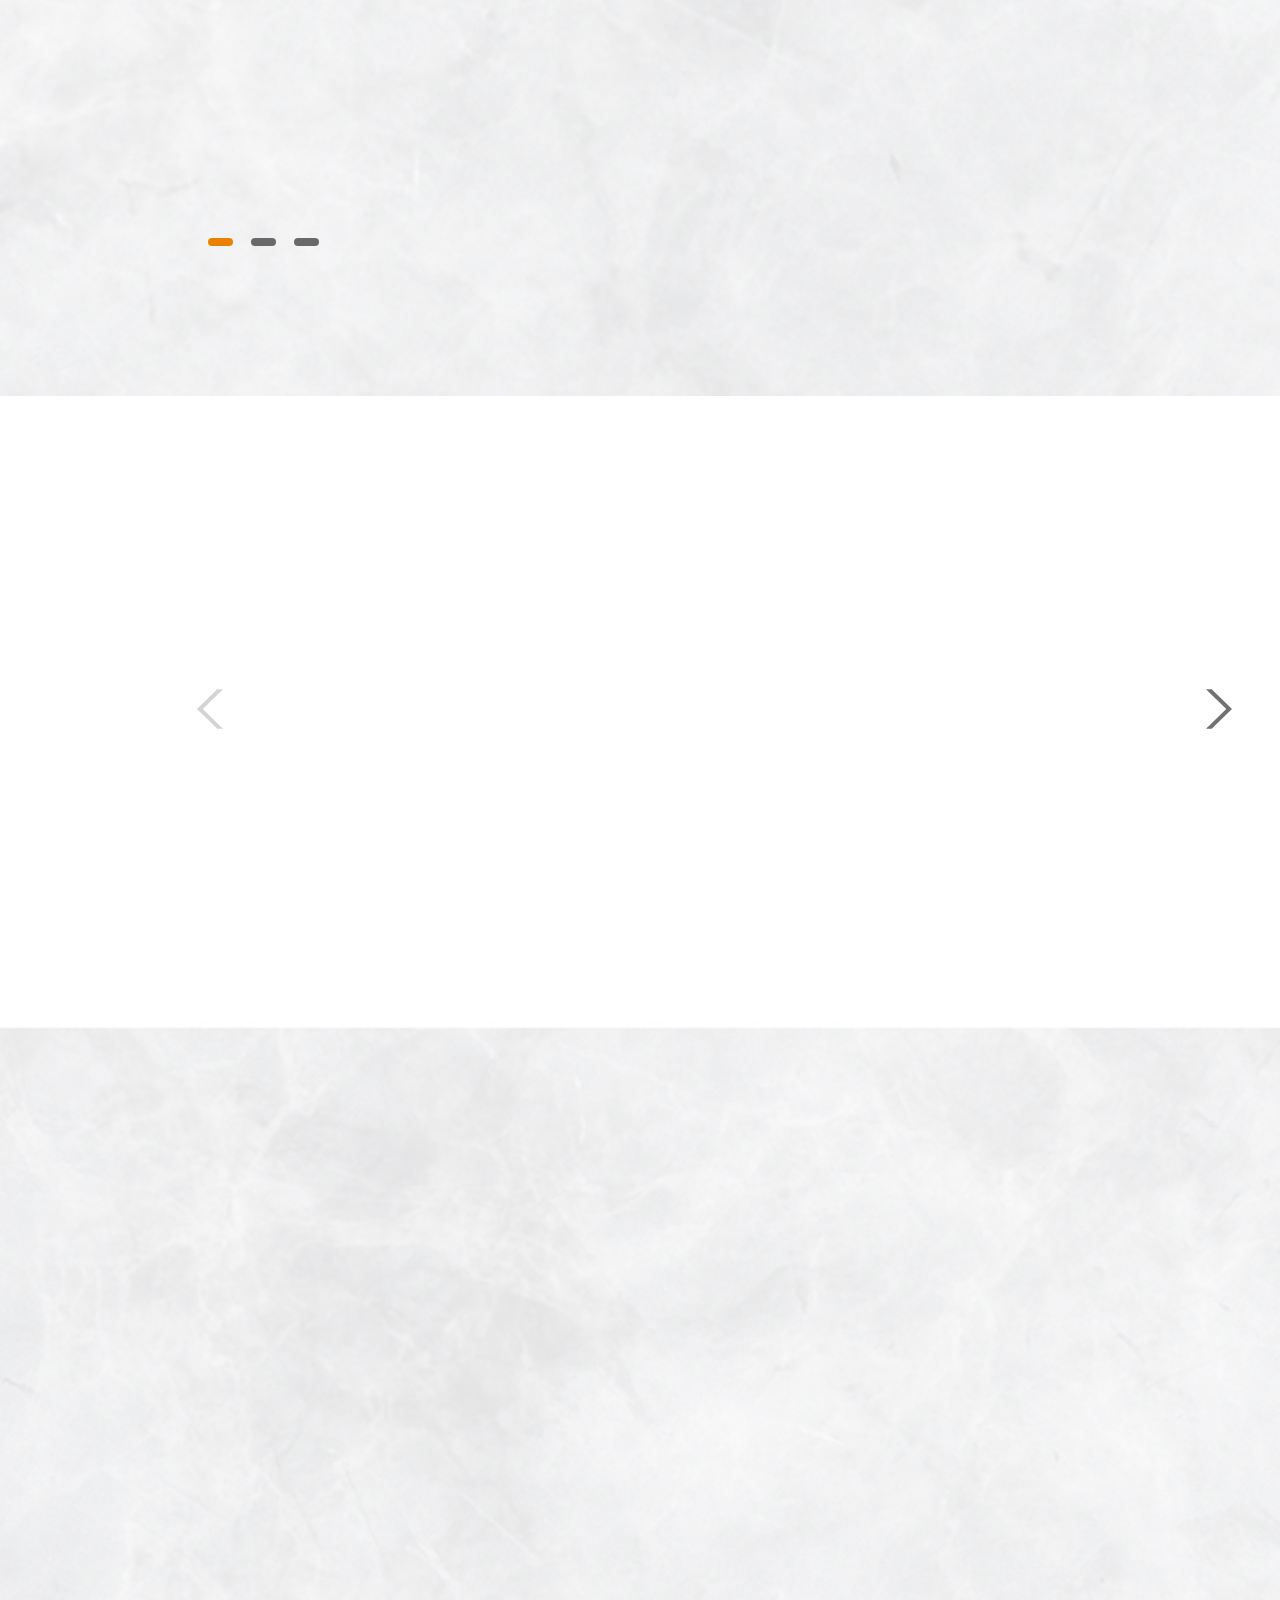
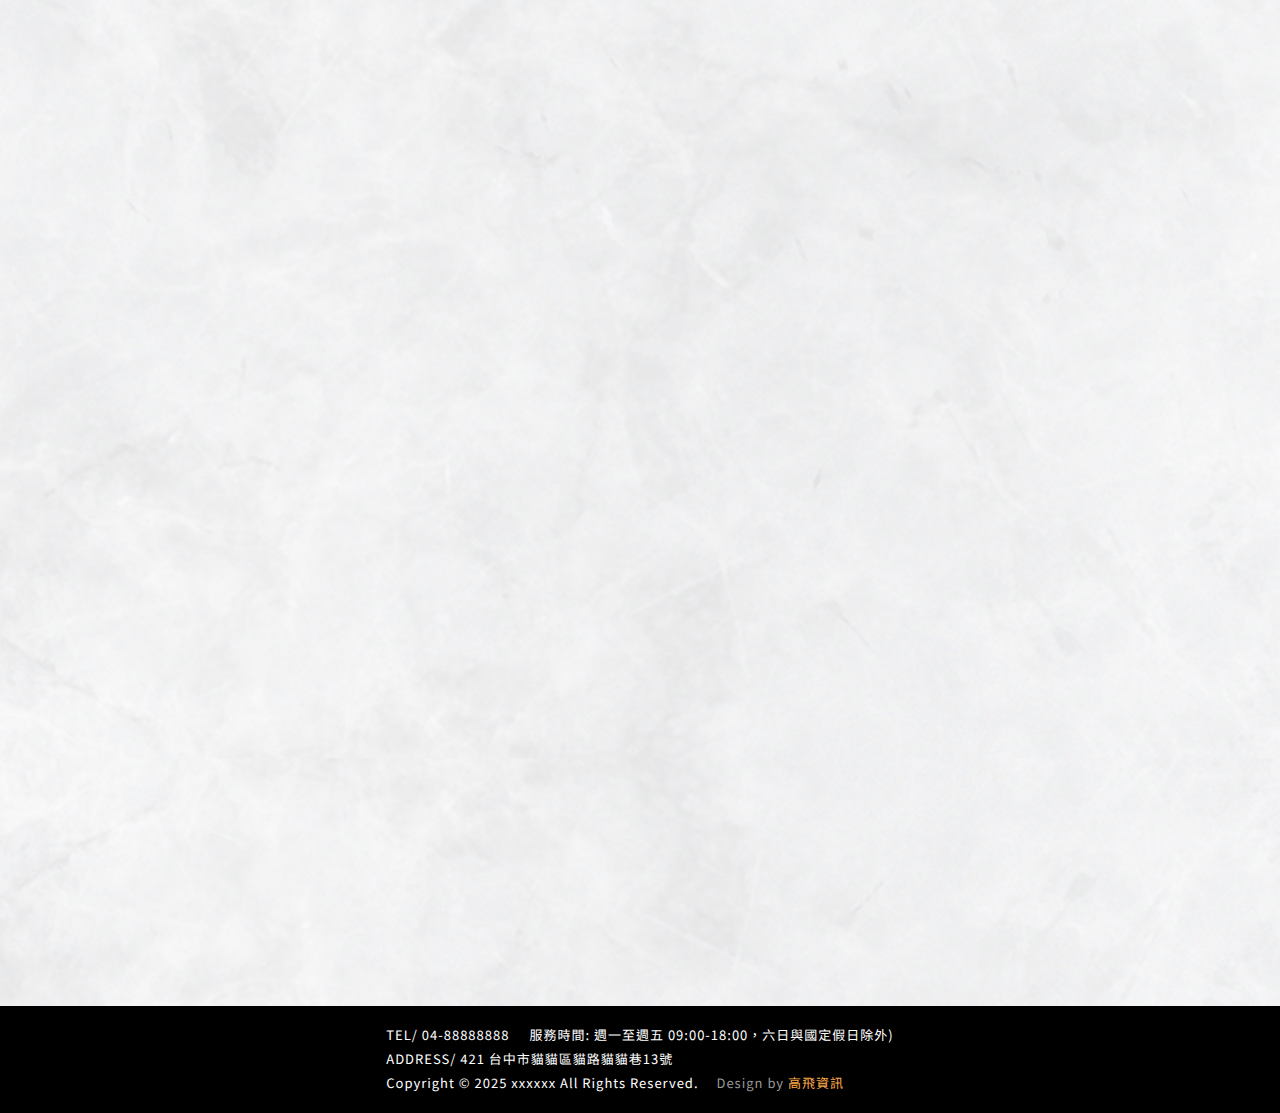
==== commit c1a035e7: "deploy on 2025-03-25 18:48:25" ====
--- a/index.html
+++ b/index.html
@@ -156,19 +156,6 @@
                     </div>
                   </div>
                 </li>
-                <li class="news-list__item" data-aos="fade-up">
-                  <div class="c-crd-news-list js-fetch-open" data-page="news-detail.html" data-class="c-lbx-news">
-                    <div class="c-crd__time">
-                      <div class="c-crd__time-date">10/20</div>
-                      <div class="c-crd__time-year">2024</div>
-                    </div>
-                    <div class="c-crd__inner">
-                      <div class="c-crd__title">全年滾動招生，隨時加入，開始您的學習之旅</div>
-                      <div class="c-crd__description">快來加入！語文、數學、英文 - 基礎提升，輕鬆突破</div>
-                      <div class="c-crd__btn">...more</div>
-                    </div>
-                  </div>
-                </li>
               </ul>
             </div>
           </div>
--- a/styles/style.css
+++ b/styles/style.css
@@ -2147,6 +2147,45 @@
 .c-btn-img-arrow-right {
   -webkit-mask-image: url(../img/common/icon/arrow-right.svg);
           mask-image: url(../img/common/icon/arrow-right.svg);
+}
+
+.c-btn-img-arrow-thin-left, .c-btn-img-arrow-thin-right {
+  width: 1.9270833333vw;
+  background: #717171;
+  -webkit-mask-position: center;
+          mask-position: center;
+  -webkit-mask-repeat: no-repeat;
+          mask-repeat: no-repeat;
+  -webkit-mask-size: contain;
+          mask-size: contain;
+  -webkit-transition: all 0.5s;
+  transition: all 0.5s;
+  -webkit-transition-timing-function: ease, step-start, cubic-bezier(0.1, 0.7, 1, 0.1);
+          transition-timing-function: ease, step-start, cubic-bezier(0.1, 0.7, 1, 0.1);
+}
+.c-btn-img-arrow-thin-left::before, .c-btn-img-arrow-thin-right::before {
+  content: "";
+  padding-top: 202.7027027027%;
+  display: block;
+}
+.c-btn-img-arrow-thin-left.swiper-button-disabled, .c-btn-img-arrow-thin-right.swiper-button-disabled {
+  pointer-events: none !important;
+  opacity: 0.3;
+}
+@media all and (min-width: 1367px) {
+  .c-btn-img-arrow-thin-left:hover, .c-btn-img-arrow-thin-right:hover {
+    background: #E87F00;
+  }
+}
+
+.c-btn-img-arrow-thin-left {
+  -webkit-mask-image: url(../img/common/icon/arrow-thin-left.svg);
+          mask-image: url(../img/common/icon/arrow-thin-left.svg);
+}
+
+.c-btn-img-arrow-thin-right {
+  -webkit-mask-image: url(../img/common/icon/arrow-thin-right.svg);
+          mask-image: url(../img/common/icon/arrow-thin-right.svg);
 }
 
 .c-btn-arrow-left, .c-btn-arrow-right {
@@ -3213,6 +3252,25 @@
   padding-right: 4.4270833333vw;
   padding-bottom: 40px;
 }
+.c-lbx-sale .swiper-container {
+  height: 100%;
+}
+.c-lbx-sale .lbx-inner {
+  height: 100%;
+}
+.c-lbx-sale .lbx-inner::-webkit-scrollbar {
+  width: 5px;
+  background: #BFBFBF;
+  border-radius: 100px;
+}
+.c-lbx-sale .lbx-inner::-webkit-scrollbar-track {
+  background: #BFBFBF;
+  border-radius: 100px;
+}
+.c-lbx-sale .lbx-inner::-webkit-scrollbar-thumb {
+  background: #7B7B7B;
+  border-radius: 100px;
+}
 .c-lbx-sale .lbx-headline {
   display: -webkit-box;
   display: -ms-flexbox;
@@ -3253,32 +3311,40 @@
   letter-spacing: 0px;
 }
 .c-lbx-sale .lbx-view {
-  margin-bottom: 2.0833333333vw;
+  position: relative;
 }
 .c-lbx-sale .lbx-view__img {
   max-width: 25vw;
   margin-left: auto;
   margin-right: auto;
+  margin-bottom: 2.0833333333vw;
 }
 .c-lbx-sale .lbx-view__img::before {
-  padding-bottom: 102.0833333333%;
+  padding-bottom: 125%;
+}
+.c-lbx-sale .lbx-view .btn-group {
+  display: -webkit-box;
+  display: -ms-flexbox;
+  display: flex;
+  -webkit-box-pack: justify;
+      -ms-flex-pack: justify;
+          justify-content: space-between;
+  position: absolute;
+  width: calc(100% - 3.9583333333vw);
+  top: 50%;
+  left: 1.9791666667vw;
+  z-index: 2;
+  -webkit-transform: translateY(-50%);
+      -ms-transform: translateY(-50%);
+          transform: translateY(-50%);
+  pointer-events: none;
+}
+.c-lbx-sale .lbx-view .btn-group > * {
+  pointer-events: auto;
 }
 .c-lbx-sale .lbx-description {
   max-height: calc(100% - 68px - 20px - 25.5208333333vw - 2.0833333333vw);
   padding-bottom: 5px;
-}
-.c-lbx-sale .lbx-description::-webkit-scrollbar {
-  width: 5px;
-  background: #BFBFBF;
-  border-radius: 100px;
-}
-.c-lbx-sale .lbx-description::-webkit-scrollbar-track {
-  background: #BFBFBF;
-  border-radius: 100px;
-}
-.c-lbx-sale .lbx-description::-webkit-scrollbar-thumb {
-  background: #7B7B7B;
-  border-radius: 100px;
 }
 .c-lbx-sale .lbx-headline__time {
   font-size: 18px;
@@ -3338,14 +3404,13 @@
   -webkit-box-align: center;
       -ms-flex-align: center;
           align-items: center;
-  -webkit-box-pack: end;
-      -ms-flex-pack: end;
-          justify-content: flex-end;
-  width: 20.5128205128%;
-  padding-right: 1.5625vw;
+  -webkit-box-pack: center;
+      -ms-flex-pack: center;
+          justify-content: center;
+  width: 20.1282051282%;
 }
 .c-lbx-recruitment .lbx-row__item:nth-child(4) {
-  width: 29.4871794872%;
+  width: 31.5384615385%;
   display: -webkit-box;
   display: -ms-flexbox;
   display: flex;
@@ -3360,8 +3425,8 @@
   text-align: center;
   color: #fff;
   background: #E87F00;
-  padding-top: 8px;
-  padding-bottom: 10px;
+  padding-top: 6px;
+  padding-bottom: 9px;
 }
 .c-lbx-recruitment .lbx-headline .lbx-row {
   color: #fff;
@@ -3370,6 +3435,7 @@
 .c-lbx-recruitment .lbx-headline .lbx-row__item {
   padding-top: 8px;
   padding-bottom: 10px;
+  white-space: nowrap;
 }
 .c-lbx-recruitment .lbx-content {
   height: 100%;
@@ -3415,6 +3481,28 @@
   }
   .c-lbx-recruitment .lbx-headline {
     font-size: 12px;
+  }
+}
+@media all and (max-width: 360px) {
+  .c-lbx-recruitment .lbx-headline .lbx-row__item {
+    font-size: 13px;
+  }
+  .c-lbx-recruitment .lbx-row__item {
+    font-size: 14px;
+  }
+  .c-lbx-recruitment .lbx-row__item:nth-child(1) {
+    width: 30.7692307692%;
+    padding-left: 5px;
+  }
+  .c-lbx-recruitment .lbx-row__item:nth-child(2) {
+    width: 23.0769230769%;
+  }
+  .c-lbx-recruitment .lbx-row__item:nth-child(3) {
+    width: 23.0769230769%;
+    padding-right: 5px;
+  }
+  .c-lbx-recruitment .lbx-row__item:nth-child(4) {
+    width: 23.0769230769%;
   }
 }
 
@@ -3448,6 +3536,7 @@
 }
 .c-lbx-news .lbx-pic img {
   width: 100%;
+  line-height: 2.3333333333;
 }
 .c-lbx-news .lbx-pic + .lbx-headline {
   max-width: calc(100% - 40% - 25px);
@@ -3490,8 +3579,9 @@
   line-height: 1.8;
   color: #e87f00;
 }
-.c-lbx-news .lbx-headline .l-edit {
-  display: inline-block;
+.c-lbx-news .l-edit {
+  font-size: 15px;
+  line-height: 2.3333333333;
 }
 @media all and (max-width: 1366px) {
   .c-lbx-news .lbx-content {
@@ -3503,6 +3593,7 @@
     max-width: 100%;
   }
   .c-lbx-news .lbx-headline {
+    float: none;
     clear: both;
   }
   .c-lbx-news .lbx-headline__time {
@@ -3510,6 +3601,9 @@
   }
   .c-lbx-news .lbx-headline__label {
     font-size: 18px;
+  }
+  .c-lbx-news .l-edit {
+    margin-top: -11px;
   }
 }
 
@@ -5260,7 +5354,9 @@
 @media all and (min-width: 1281px) {
   .news-lists.is-scroll {
     overflow-x: hidden;
+    width: 40.7142857143%;
     height: 445px;
+    padding-left: 10px;
   }
   .news-lists.is-scroll::-webkit-scrollbar {
     width: 5px;
@@ -5861,6 +5957,7 @@
 }
 .video-list .swiper-slide {
   height: auto;
+  padding-right: 1px;
 }
 .video-list .swiper-slide:nth-child(2) .c-crd-idx-video {
   -webkit-transition-delay: 200ms;
@@ -6112,6 +6209,13 @@
   }
 }
 
+@media all and (min-width: 1281px) {
+  .news-list__item[data-aos=fade-up]:nth-child(3) ~ li {
+    -webkit-transform: translateZ(0);
+            transform: translateZ(0);
+    opacity: 1;
+  }
+}
 @media all and (max-width: 1280px) {
   .news-main[data-aos=fade-right] {
     -webkit-transform: translate3d(0, 100px, 0);
